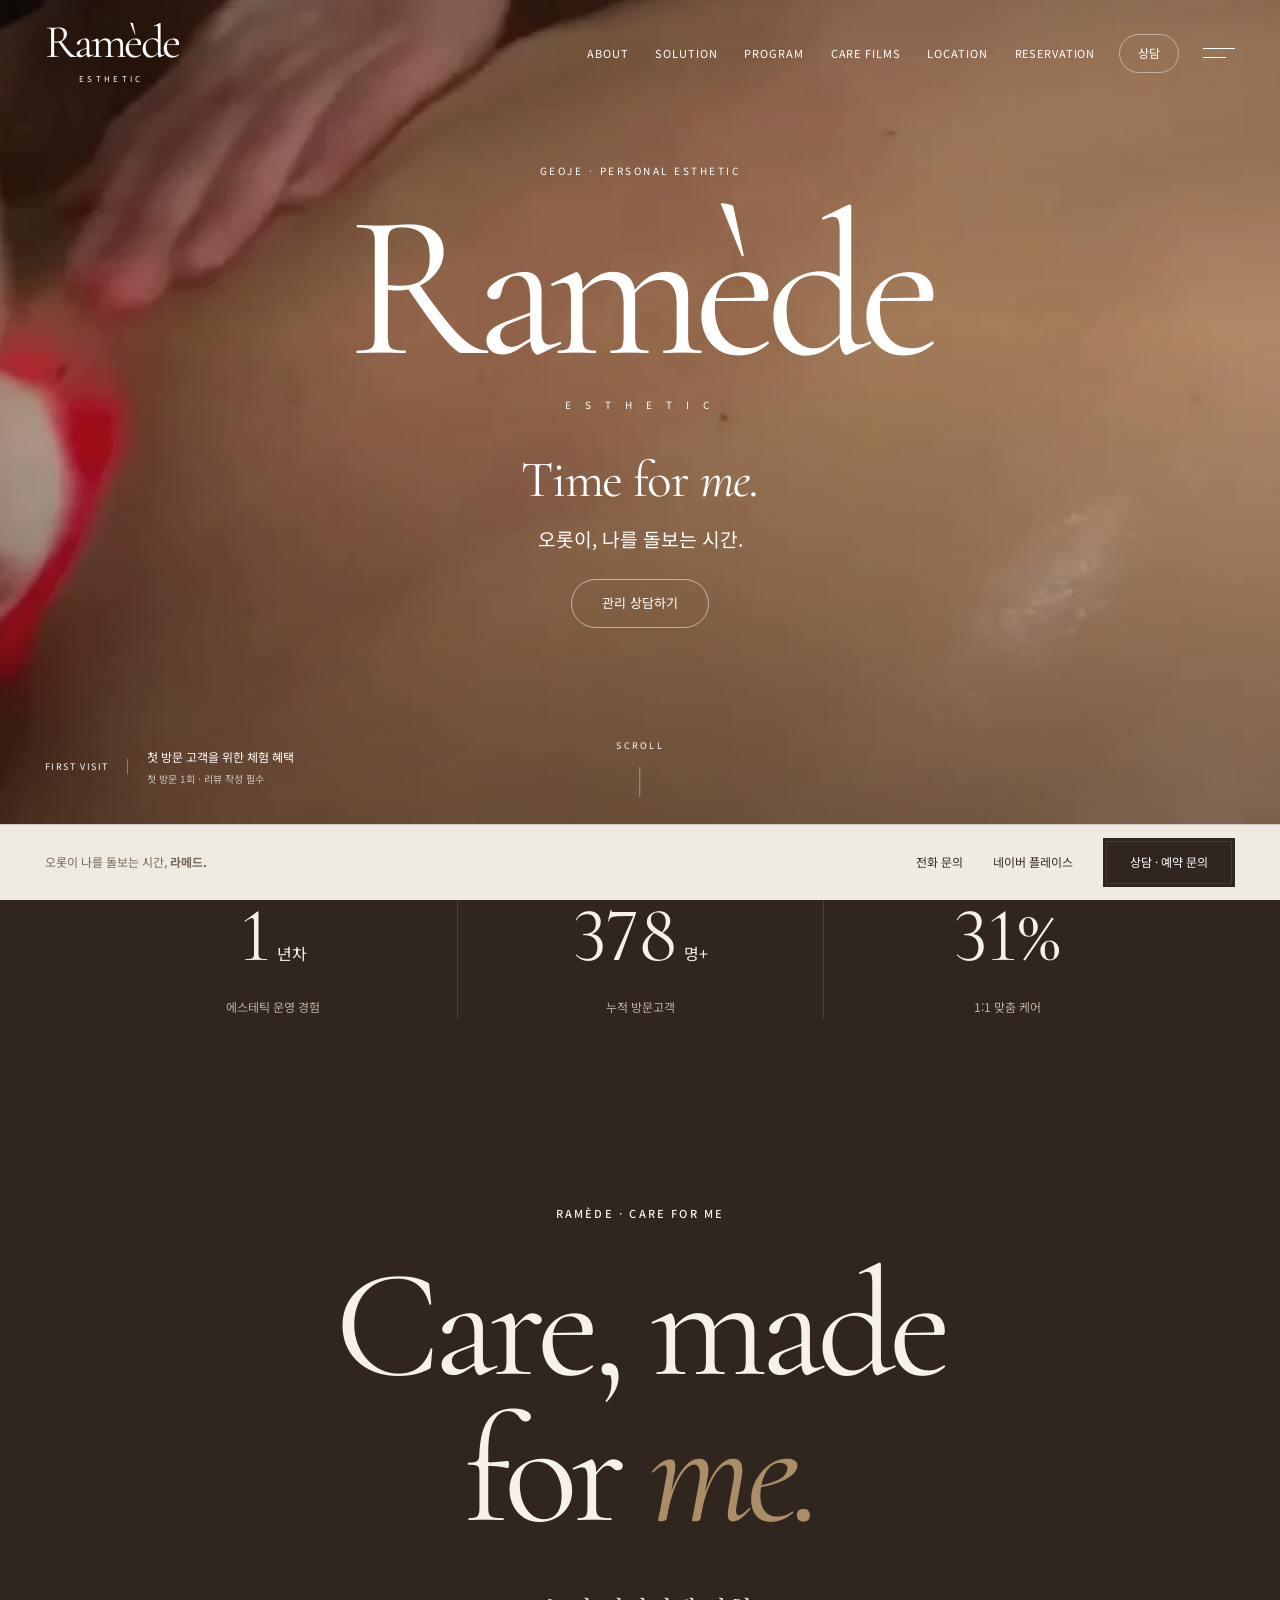
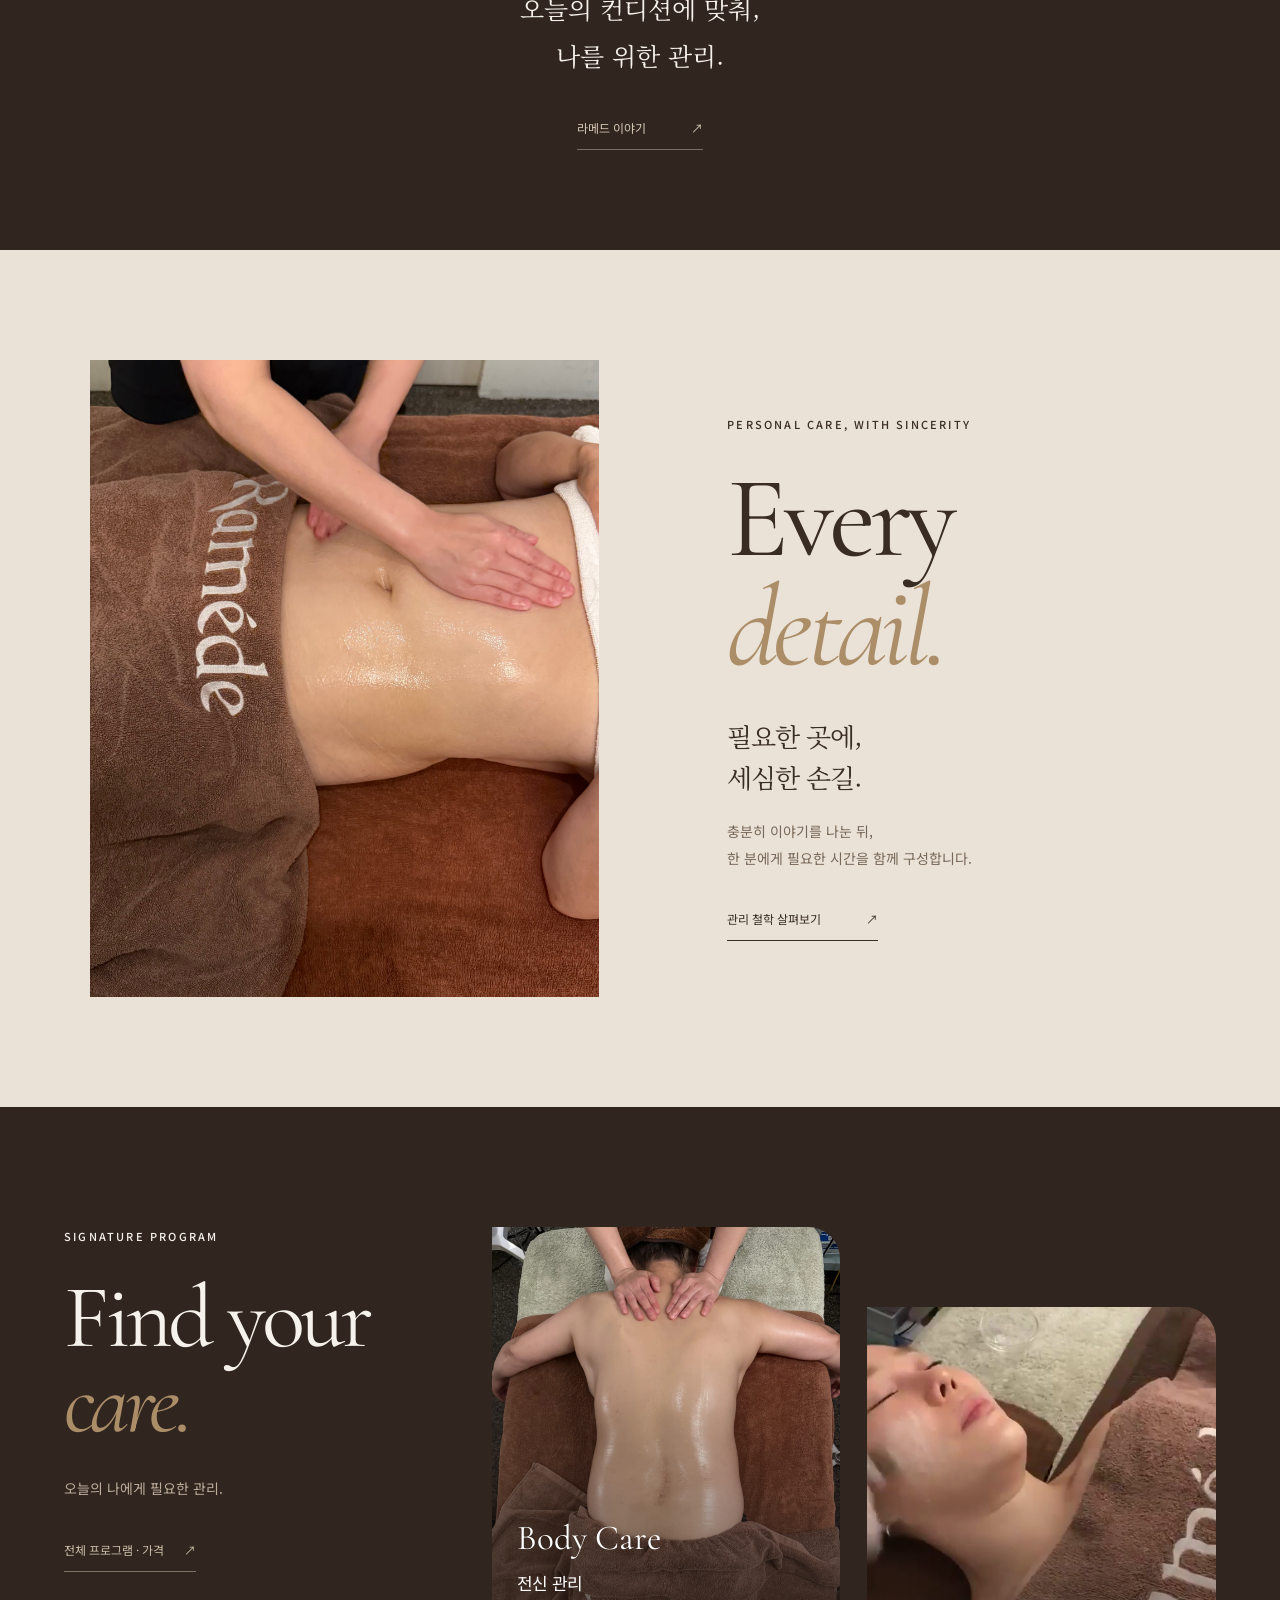
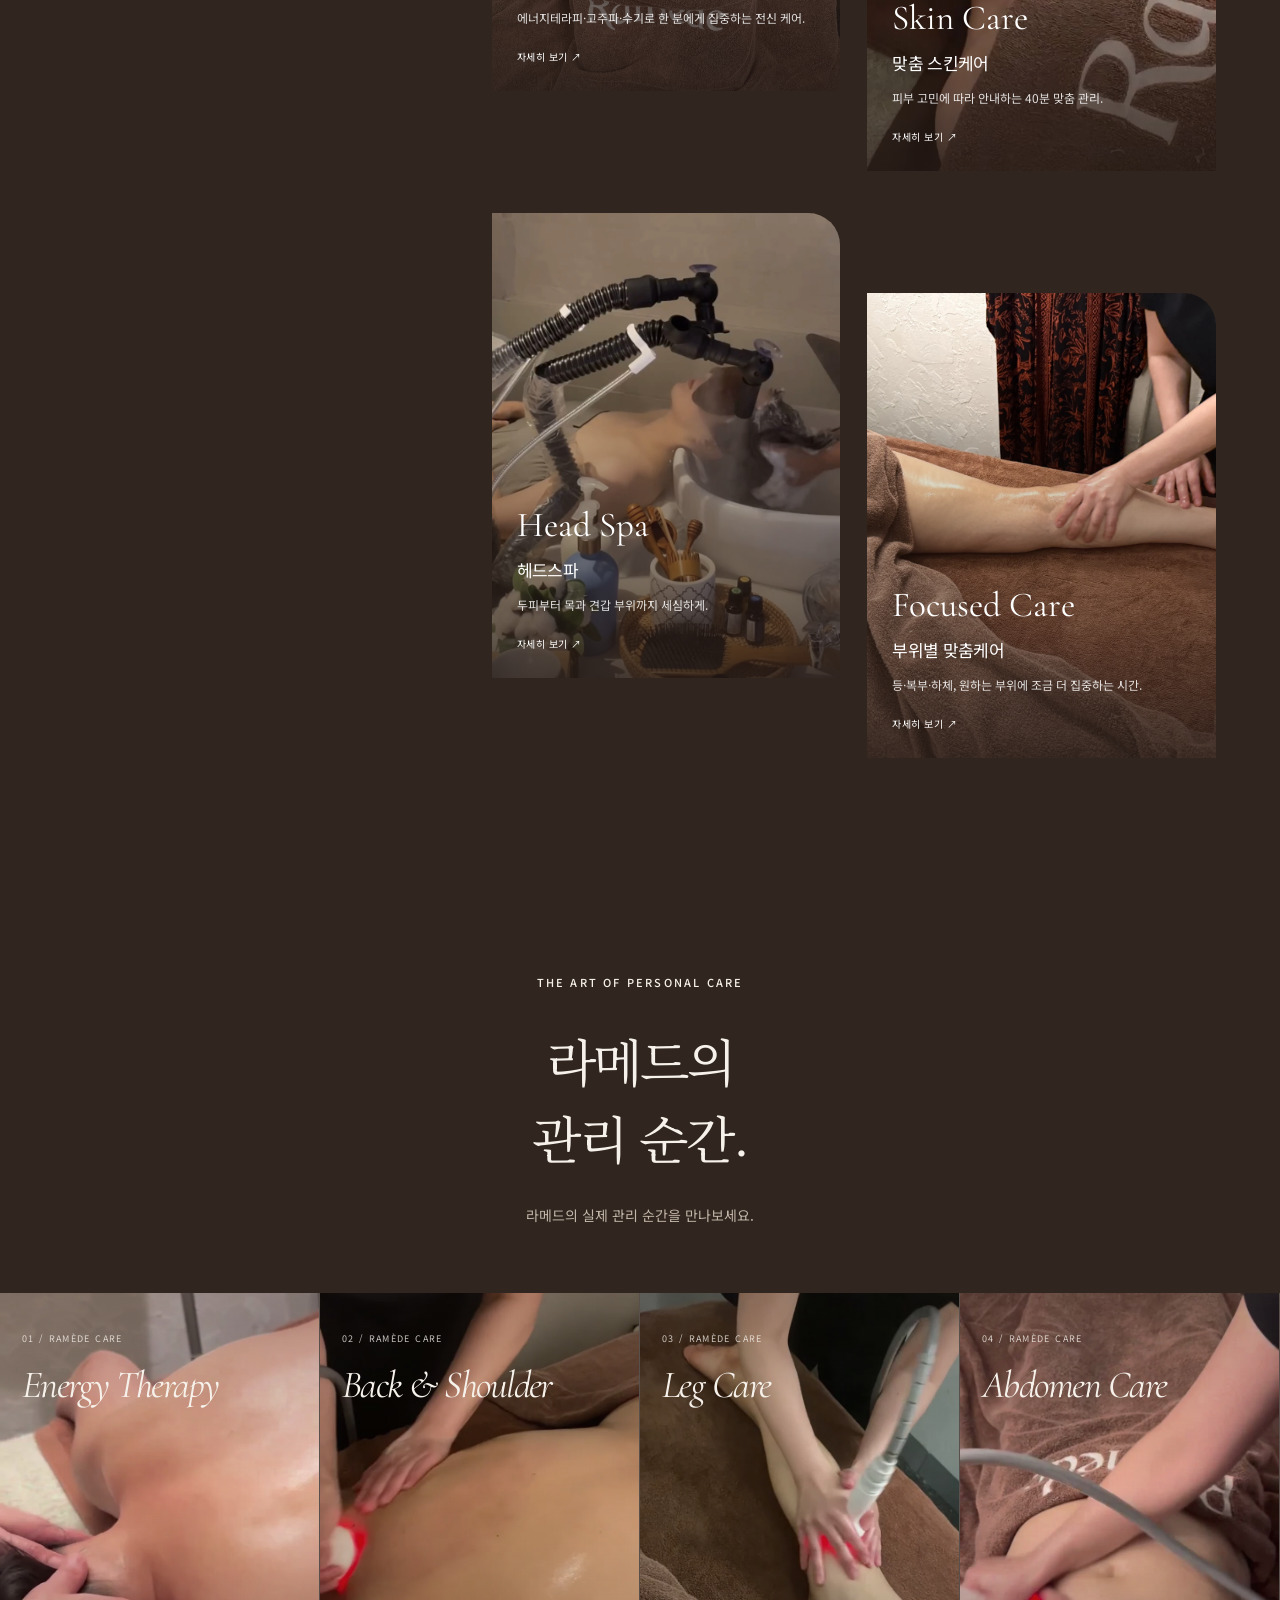
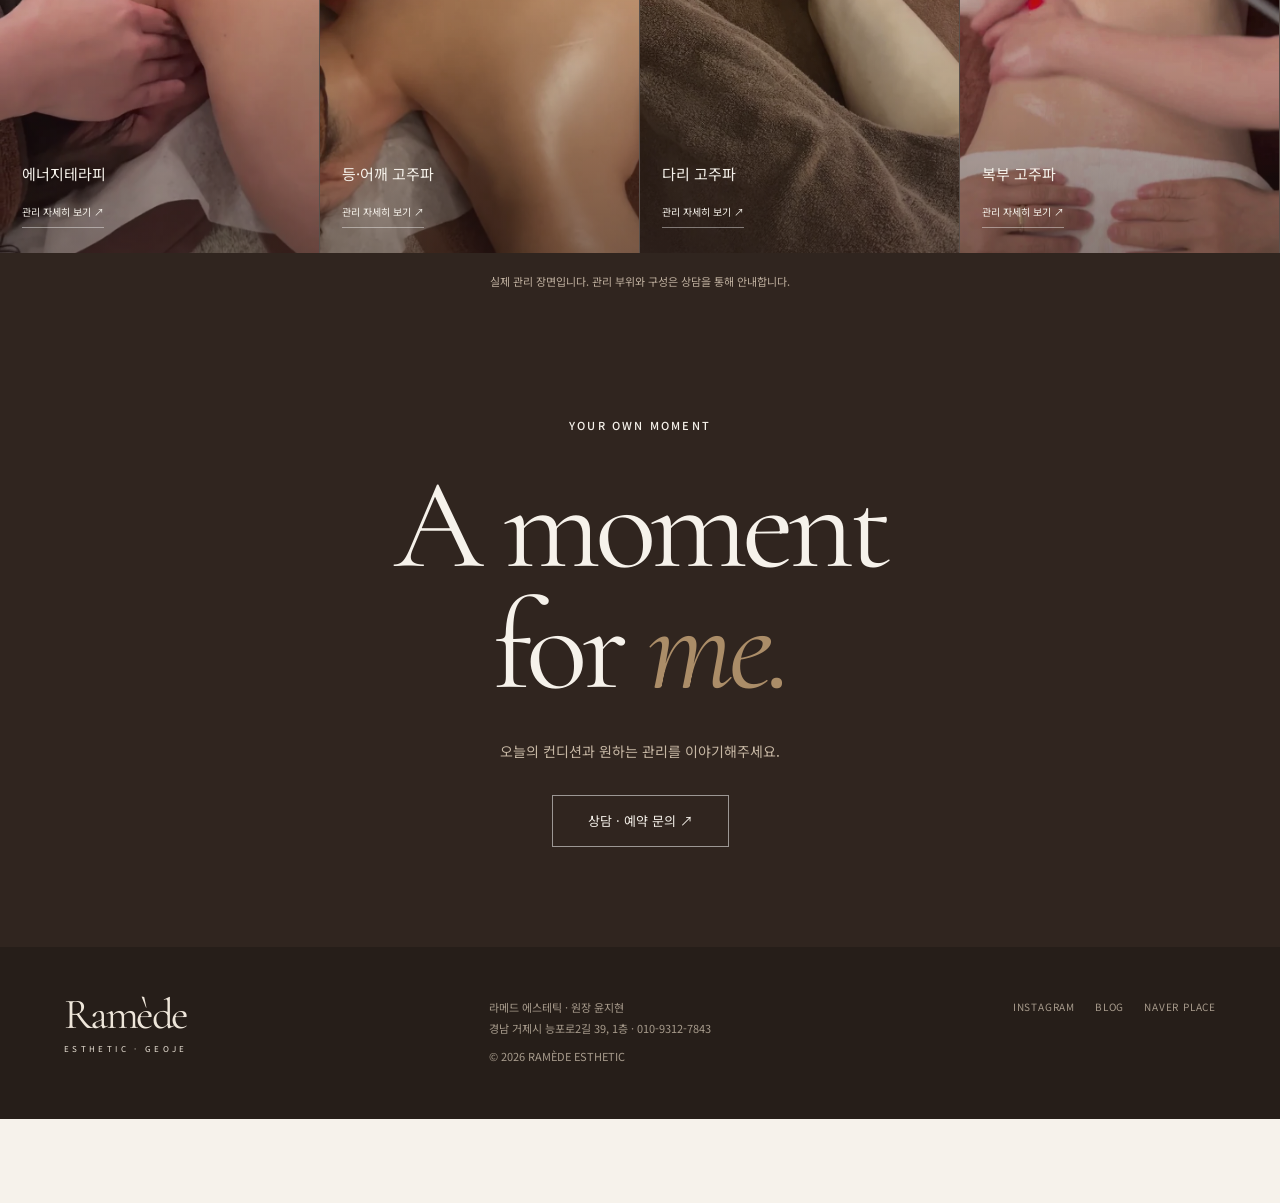
==== index.html @ 314ed276 "Refresh brand motion publication r48a" ====
<!doctype html>
<html lang="ko"><head><meta charset="utf-8"><script>/* Set the initial position before content or fragment targets are parsed. */if('scrollRestoration' in history)history.scrollRestoration='manual';if(location.hash)history.replaceState(history.state,'',location.pathname+location.search);window.scrollTo({top:0,left:0,behavior:'instant'});window.addEventListener('pageshow',function(e){if(e.persisted)window.scrollTo({top:0,left:0,behavior:'instant'});});</script><meta name="viewport" content="width=device-width,initial-scale=1"><meta name="theme-color" content="#49382c"><title>라메드 에스테틱 | 거제, 오롯이 나를 돌보는 시간</title><meta name="description" content="한 분 한 분의 컨디션을 살피는 라메드 에스테틱. 거제 능포동 에너지테라피·고주파·수기·헤드스파·맞춤 스킨케어. 상담 및 프로그램 안내."><meta property="og:title" content="라메드 에스테틱"><meta property="og:description" content="오롯이 나를 돌보는 시간, 라메드"><link rel="icon" href="favicon.svg"><link rel="preconnect" href="https://fonts.googleapis.com"><link rel="preconnect" href="https://fonts.gstatic.com" crossorigin><link href="https://fonts.googleapis.com/css2?family=Cormorant+Garamond:ital,wght@0,400;0,500;1,400&family=Noto+Sans+KR:wght@400;500;600&family=Noto+Serif+KR:wght@400;500&display=swap" rel="stylesheet"><link rel="stylesheet" href="style.css?v=20261110-r48a"><script defer src="script.js?v=20261110-r48a"></script></head><body class="home"><a class="skip" href="#main">본문 바로가기</a><header class="site-header"><a class="logo" href="index.html" aria-label="라메드 처음으로">Ramède<span>ESTHETIC</span></a><nav class="desktop-nav" aria-label="주 메뉴"><a href="about.html">ABOUT</a><a href="solution.html">SOLUTION</a><a href="program.html">PROGRAM</a><a href="care-films.html">CARE FILMS</a><a href="location.html">LOCATION</a><a href="reservation.html">RESERVATION</a></nav><a class="header-contact" href="reservation.html">상담</a><button class="menu-toggle" aria-label="전체 메뉴 열기" aria-expanded="false" aria-controls="full-menu"><span></span><span></span></button></header><main id="main"><section class="hero" aria-label="라메드 소개"><video class="hero-film" muted autoplay loop playsinline preload="auto" poster="hero-unified-desktop-r23.webp" aria-label="라메드의 실제 등 관리 영상"><source src="hero-unified-mobile-r23.mp4" media="(max-width:760px)" type="video/mp4"><source src="hero-unified-desktop-r23.mp4" type="video/mp4"></video><picture><source media="(max-width:760px)" srcset="hero-unified-mobile-r23.webp"><img class="motion-poster hero-poster" src="hero-unified-desktop-r23.webp" alt="라메드의 실제 등 관리 장면"></picture><div class="hero-shade"></div><div class="hero-center"><p class="hero-location">GEOJE · PERSONAL ESTHETIC</p><p class="hero-wordmark">Ramède</p><p class="hero-submark">E S T H E T I C</p><h1 class="hero-brand-line">Time for <em>me.</em></h1><p class="hero-brand-korean">오롯이, 나를 돌보는 시간.</p><a class="outline-link" href="https://pf.kakao.com/_sExnTn" target="_blank" rel="noopener">관리 상담하기 </a><a class="scroll-cue" href="#home-story"><span>SCROLL</span><i></i></a></div><a class="hero-event" href="program.html"><span>FIRST VISIT</span><div>첫 방문 고객을 위한 체험 혜택<small>첫 방문 1회 · 리뷰 작성 필수</small></div></a></section>
<section class="facts" id="facts" aria-label="라메드의 관리 원칙"><div class="fact-item" style="--fact-order:0"><span class="sr-only">운영 4년 차</span><span class="fact-value" aria-hidden="true"><span data-count-to="4">4</span><span class="fact-unit">년차</span></span><p>에스테틱 운영 경험</p></div><div class="fact-item" style="--fact-order:1"><span class="sr-only">누적 방문고객 1200명 이상</span><span class="fact-value" aria-hidden="true"><span data-count-to="1200" data-count-format="ko-KR">1,200</span><span class="fact-unit">명+</span></span><p>누적 방문고객</p></div><div class="fact-item" style="--fact-order:2"><span class="sr-only">100퍼센트 1대1 맞춤 케어</span><span class="fact-value" aria-hidden="true"><span data-count-to="100">100</span>%</span><p>1:1 맞춤 케어</p></div></section>
<section class="home-story" id="home-story"><p class="small-label reveal">RAMÈDE · CARE FOR ME</p><h2 class="reveal">Care, made<br>for <em>me.</em></h2><p class="reveal">오늘의 컨디션에 맞춰,<br>나를 위한 관리.</p><a class="underlined reveal" href="about.html">라메드 이야기 <span>↗</span></a></section><section class="home-editorial"><a class="editorial-image reveal" href="about.html"><img src="promise-abdomen-20261106.jpeg" alt="라메드의 실제 복부 수기 관리" loading="lazy"></a><div class="reveal"><p class="small-label">PERSONAL CARE, WITH SINCERITY</p><h2>Every<br><em>detail.</em></h2><h3>필요한 곳에,<br>세심한 손길.</h3><p>충분히 이야기를 나눈 뒤,<br>한 분에게 필요한 시간을 함께 구성합니다.</p><a class="underlined" href="about.html">관리 철학 살펴보기 <span>↗</span></a></div></section><section class="home-program section"><div class="listing-intro reveal"><p class="small-label">SIGNATURE PROGRAM</p><h2>Find your<br><em>care.</em></h2><p>오늘의 나에게 필요한 관리.</p><a class="underlined" href="program.html">전체 프로그램 · 가격 <span>↗</span></a></div><div class="category-grid"><a class="care-category reveal" href="body-care.html"><img src="balance-large.webp" alt="라메드의 실제 전신 관리 장면" loading="lazy"><div><span>Body Care</span><h3>전신 관리</h3><p>에너지테라피·고주파·수기로 한 분에게 집중하는 전신 케어.</p><b>자세히 보기 ↗</b></div></a><a class="care-category reveal" href="skin-care.html"><img src="program-skin-shoulder-r32.jpg" alt="라메드의 실제 맞춤 스킨케어 장면" loading="lazy"><div><span>Skin Care</span><h3>맞춤 스킨케어</h3><p>피부 고민에 따라 안내하는 40분 맞춤 관리.</p><b>자세히 보기 ↗</b></div></a><a class="care-category reveal" href="head-spa.html"><img src="detail-headspa-clean.webp" alt="라메드의 실제 헤드스파 장면" loading="lazy"><div><span>Head Spa</span><h3>헤드스파</h3><p>두피부터 목과 견갑 부위까지 세심하게.</p><b>자세히 보기 ↗</b></div></a><a class="care-category reveal" href="focused-care.html"><img src="balance-small.webp" alt="라메드의 실제 부위별 맞춤케어 장면" loading="lazy"><div><span>Focused Care</span><h3>부위별 맞춤케어</h3><p>등·복부·하체, 원하는 부위에 조금 더 집중하는 시간.</p><b>자세히 보기 ↗</b></div></a></div></section><section class="films" id="films"><div class="films-heading reveal"><p class="small-label">THE ART OF PERSONAL CARE</p><h2>라메드의<br>관리 순간.</h2><p>라메드의 실제 관리 순간을 만나보세요.</p></div><div class="film-grid"><article class="film-card reveal"><video muted autoplay loop playsinline preload="metadata" poster="selected-energy-20261104.webp" aria-label="라메드의 실제 에너지테라피 관리 영상"><source src="selected-energy-20261104.mp4" type="video/mp4"></video><img class="motion-poster" src="selected-energy-20261104.webp" alt="라메드의 실제 에너지테라피 관리 장면" loading="lazy"><div class="film-shade"></div><div class="film-top"><span>01 / RAMÈDE CARE</span><h3>Energy Therapy</h3></div><div class="film-bottom"><p>에너지테라피</p><a href="body-care.html" class="pill">관리 자세히 보기 ↗</a></div></article><article class="film-card reveal"><video muted autoplay loop playsinline preload="metadata" poster="selected-back-20261104.webp" aria-label="라메드의 실제 등·어깨 고주파 관리 영상"><source src="selected-back-20261104.mp4" type="video/mp4"></video><img class="motion-poster" src="selected-back-20261104.webp" alt="라메드의 실제 등·어깨 고주파 관리 장면" loading="lazy"><div class="film-shade"></div><div class="film-top"><span>02 / RAMÈDE CARE</span><h3>Back & Shoulder</h3></div><div class="film-bottom"><p>등·어깨 고주파</p><a href="body-care.html" class="pill">관리 자세히 보기 ↗</a></div></article><article class="film-card reveal"><video muted autoplay loop playsinline preload="metadata" poster="selected-leg-rf-20261104.webp" aria-label="라메드의 실제 다리 고주파 관리 영상"><source src="selected-leg-rf-20261104.mp4" type="video/mp4"></video><img class="motion-poster" src="selected-leg-rf-20261104.webp" alt="라메드의 실제 다리 고주파 관리 장면" loading="lazy"><div class="film-shade"></div><div class="film-top"><span>03 / RAMÈDE CARE</span><h3>Leg Care</h3></div><div class="film-bottom"><p>다리 고주파</p><a href="body-care.html" class="pill">관리 자세히 보기 ↗</a></div></article><article class="film-card reveal"><video muted autoplay loop playsinline preload="metadata" poster="selected-abdomen-20261104.webp" aria-label="라메드의 실제 복부 고주파 관리 영상"><source src="selected-abdomen-20261104.mp4" type="video/mp4"></video><img class="motion-poster" src="selected-abdomen-20261104.webp" alt="라메드의 실제 복부 고주파 관리 장면" loading="lazy"><div class="film-shade"></div><div class="film-top"><span>04 / RAMÈDE CARE</span><h3>Abdomen Care</h3></div><div class="film-bottom"><p>복부 고주파</p><a href="body-care.html" class="pill">관리 자세히 보기 ↗</a></div></article></div><p class="film-note">실제 관리 장면입니다. 관리 부위와 구성은 상담을 통해 안내합니다.</p></section>
<section class="page-cta reveal"><p class="small-label">YOUR OWN MOMENT</p><h2>A moment<br>for <em>me.</em></h2><p>오늘의 컨디션과 원하는 관리를 이야기해주세요.</p><a class="outline-link" href="reservation.html">상담 · 예약 문의 ↗</a></section></main><footer><a class="logo" href="index.html">Ramède<span>ESTHETIC · GEOJE</span></a><div><p>라메드 에스테틱 · 원장 윤지현</p><p>경남 거제시 능포로2길 39, 1층 · 010-9312-7843</p><small>© 2026 RAMÈDE ESTHETIC</small></div><div class="social"><a href="https://www.instagram.com/ramede_spa/" target="_blank" rel="noopener">INSTAGRAM</a><a href="https://blog.naver.com/ramede_spa" target="_blank" rel="noopener">BLOG</a><a href="https://map.naver.com/p/entry/place/1915856797?placePath=%2Fhome" target="_blank" rel="noopener">NAVER PLACE</a></div></footer>

<div class="fixed-bar" aria-label="빠른 상담"><p>오롯이 나를 돌보는 시간, <strong>라메드.</strong></p><a href="tel:01093127843">전화 문의</a><a href="https://map.naver.com/p/entry/place/1915856797?placePath=%2Fhome" target="_blank" rel="noopener">네이버 플레이스</a><a class="fixed-primary" href="reservation.html">상담 · 예약 문의</a></div>
<div class="full-menu" id="full-menu" role="dialog" aria-modal="true" aria-label="전체 메뉴" hidden><div class="menu-masthead"><a class="logo" href="index.html" aria-label="라메드 처음으로">Ramède<span>ESTHETIC</span></a><button class="menu-close" aria-label="전체 메뉴 닫기">×</button><p>오롯이, 나를 돌보는 시간.</p></div><nav aria-label="전체 메뉴 항목"><a href="about.html">ABOUT <small>라메드 소개</small></a><a href="solution.html">SOLUTION</a><a href="program.html">PROGRAM</a><a href="care-films.html">CARE FILMS <small>실제 관리 영상</small></a><a href="location.html">LOCATION <small>오시는 길</small></a><a href="reservation.html">RESERVATION <small>상담·예약 문의</small></a></nav><div class="menu-contact"><a href="tel:01093127843">010-9312-7843</a><span>GEOJE · RAMÈDE ESTHETIC</span></div></div></body></html>
---- style.css ----
@charset "UTF-8";
:root{--ink:#392c23;--muted:#776859;--paper:#f6f2eb;--cream:#eae2d6;--dark:#30251f;--accent:#ab8d68;--line:#392c2326;--serif:'Cormorant Garamond','Noto Serif KR',serif;--sans:'Noto Sans KR','Apple SD Gothic Neo',sans-serif}
*{box-sizing:border-box}html{scroll-behavior:smooth;scroll-padding-top:100px}body{margin:0;background:var(--paper);color:var(--ink);font-family:var(--sans);font-size:16px;line-height:1.9;padding-bottom:84px;-webkit-font-smoothing:antialiased}a{color:inherit;text-decoration:none}button,input,summary{font:inherit}button{cursor:pointer}img,video{display:block;width:100%}img{height:auto}figure,p,h1,h2,h3,h4{margin:0}h1,h2,h3,h4{font-weight:400}h2{font-family:var(--serif);font-size:clamp(64px,7.6vw,112px);line-height:.95;letter-spacing:-.045em}h2 em{color:var(--accent);font-weight:400}h3{font-size:25px;line-height:1.6;letter-spacing:-.04em}p{word-break:keep-all}a:focus-visible,button:focus-visible,summary:focus-visible{outline:2px solid var(--accent);outline-offset:5px}.sr-only,.skip:not(:focus){position:absolute;width:1px;height:1px;clip-path:inset(50%);overflow:hidden}.skip:focus{position:fixed;z-index:100;background:white;padding:12px}.section{padding:120px max(5vw,24px)}.small-label,.section-no{font-family:var(--sans);font-size:11px;font-weight:500;letter-spacing:.2em;line-height:1.7}.small-label{margin-bottom:30px}.subtle{color:var(--muted)}
.site-header{position:fixed;inset:0 0 auto;z-index:50;display:flex;align-items:center;gap:30px;padding:24px 3.5vw;color:#fff;transition:background .5s,padding .5s}.site-header.scrolled{background:#30251ff2;padding-block:15px}.logo{font-family:var(--serif);font-size:47px;line-height:.8;letter-spacing:-.06em;flex-shrink:0}.logo span{font-family:var(--sans);display:block;font-size:8px;letter-spacing:.42em;line-height:1;margin:13px 0 0;text-align:center}.site-header nav{display:flex;gap:27px;margin-left:auto}.site-header nav a{font-size:11px;letter-spacing:.08em;padding:8px 0;position:relative}.site-header nav a:after{content:'';position:absolute;bottom:0;left:0;width:0;height:1px;background:currentColor;transition:width .4s}.site-header nav a:hover:after{width:100%}.quick{position:relative}.quick>button{border:1px solid #ffffff70;background:transparent;color:inherit;border-radius:40px;padding:8px 18px;font-size:12px}.quick>div{position:absolute;right:0;top:calc(100% + 15px);background:var(--paper);color:var(--ink);padding:18px 22px;width:170px;box-shadow:0 8px 30px #0002}.quick>div a{display:block;font-size:14px;padding:6px 0}.menu-toggle{width:32px;min-height:40px;background:none;border:0;padding:5px 0;display:none}.menu-toggle span{display:block;height:1px;background:currentColor;margin:8px 0;color:#fff}.menu-toggle span:last-child{width:23px}
.hero{height:calc(100svh - 76px);min-height:640px;position:relative;overflow:hidden;color:#fff;background:var(--dark)}.hero-film,.hero-poster{position:absolute;inset:0;height:100%;object-fit:cover;object-position:50% 64%;filter:saturate(.8)}.motion-poster{display:none}.hero-shade{position:absolute;inset:0;background:linear-gradient(180deg,#251b1745,#30231a25 40%,#21171180)}.hero-center{position:relative;z-index:2;display:flex;flex-direction:column;align-items:center;justify-content:center;text-align:center;height:100%;padding:115px 24px 150px}.hero-location{font-size:10px;letter-spacing:.25em;margin-bottom:27px}.hero-wordmark{font-family:var(--serif);font-size:clamp(110px,16vw,218px);letter-spacing:-.055em;line-height:.8}.hero-submark{font-size:10px;letter-spacing:.55em;margin:24px 0 38px}.hero h1{font-family:'Noto Serif KR',serif;font-size:clamp(23px,2.5vw,34px);line-height:1.7;letter-spacing:-.035em}.outline-link{display:inline-flex;align-items:center;justify-content:center;min-height:48px;border:1px solid #ffffff85;border-radius:40px;padding:11px 30px;font-size:13px;transition:background .4s}.outline-link:hover{background:#fff2}.hero .outline-link{margin-top:30px}.scroll-cue{position:absolute;bottom:27px;left:50%;transform:translateX(-50%);font-size:9px;letter-spacing:.25em;display:flex;flex-direction:column;align-items:center;gap:13px}.scroll-cue i{height:30px;width:1px;background:#ffffff65}.hero-event{position:absolute;bottom:37px;left:3.5vw;z-index:3;display:flex;gap:19px;align-items:center;font-size:12px;line-height:1.7;max-width:40%}.hero-event>span{font-size:9px;letter-spacing:.16em;border-right:1px solid #fff5;padding-right:18px}.hero-event small{display:block;font-size:10px;opacity:.7;margin-top:3px}
.facts{display:grid;grid-template-columns:repeat(3,1fr);padding:70px 7vw;background:var(--dark);color:var(--paper);text-align:center}.fact-item+div{border-left:1px solid #ffffff20}.fact-value{display:block;font-family:var(--serif);font-size:clamp(45px,6vw,80px);line-height:1.1;font-variant-numeric:lining-nums}.fact-unit{font-family:var(--sans);font-size:16px;margin-left:7px}.fact-item p{color:#c0b3a4;font-size:12px;margin-top:18px}.brand-story{display:grid;grid-template-columns:1fr .8fr;gap:12vw;align-items:center;padding:130px 9vw;background:var(--paper)}.story-line h2{font-size:clamp(75px,8.5vw,125px)}.story-line h3{font-family:'Noto Serif KR',serif;font-size:28px;margin-top:35px}.story-line>p:not(.small-label){color:var(--muted);font-size:15px;margin-top:25px;line-height:2}.underlined{display:inline-flex;gap:45px;border-bottom:1px solid var(--ink);font-size:12px;padding:9px 0;margin-top:28px}.about-photo{align-self:stretch;display:flex;flex-direction:column;justify-content:center}.about-photo img{aspect-ratio:3/4;object-fit:cover;object-position:65% 50%}.about-photo figcaption{font-size:9px;letter-spacing:.15em;margin-top:14px;color:var(--muted)}
.philosophy{background:#eae3d8}.feature{display:grid;grid-template-columns:1.15fr .85fr;gap:8vw;align-items:center;padding:110px 6vw}.feature-copy h2{font-size:clamp(60px,7vw,100px);margin:26px 0}.feature-copy h3{font-family:'Noto Serif KR',serif;font-size:25px;margin-bottom:25px}.feature-copy>p:not(.section-no){font-size:14px;line-height:2}.feature-copy .subtle{margin-top:20px;font-size:13px}.balance-photos{display:grid;grid-template-columns:1.1fr .85fr;gap:18px;align-items:center}.balance-photos figure{margin:0;overflow:hidden}.balance-photos figure:first-child{margin-top:80px}.balance-photos figure:first-child img{aspect-ratio:4/3;object-fit:cover}.balance-photos figure:last-child img{aspect-ratio:3/4;object-fit:cover}.detail{grid-template-columns:.75fr 1.25fr;border-top:1px solid var(--line)}.detail-photo{display:grid;grid-template-columns:1fr 1fr;gap:18px;align-items:start}.detail-photo img{aspect-ratio:3/4;object-fit:cover}.detail-photo img:last-child{margin-top:70px}
.films{background:var(--dark);color:var(--paper);padding-top:95px}.films-heading{display:flex;flex-direction:column;align-items:center;text-align:center;padding:0 24px 65px}.films-heading h2{font-size:clamp(70px,8vw,115px)}.films-heading>p:last-child{font-size:14px;margin-top:26px;color:#c3b7a9}.film-grid{display:grid;grid-template-columns:repeat(4,1fr)}.film-card{height:560px;position:relative;overflow:hidden;border-right:1px solid #fff3}.film-card video,.film-card>.motion-poster{position:absolute;inset:0;width:100%;height:100%;object-fit:cover;filter:saturate(.85);transition:transform 1.5s}.film-card:hover video{transform:scale(1.035)}.film-shade{position:absolute;inset:0;background:linear-gradient(#241a1640,transparent 35%,#241a1680)}.film-top{position:absolute;inset:27px 22px auto}.film-top>span{font-size:9px;letter-spacing:.15em;opacity:.8}.film-top h3{font-family:var(--serif);font-size:clamp(28px,3vw,42px);line-height:1.1;font-style:italic;margin-top:13px}.film-bottom{position:absolute;inset:auto 22px 25px}.film-bottom p{font-size:15px}.pill{display:inline-block;font-size:10px;border-bottom:1px solid #fff6;padding:6px 0;margin-top:8px}.film-note{font-size:11px;text-align:center;padding:18px 20px 24px;color:#bfb09f}
.program{background:var(--paper)}.program-heading{display:flex;justify-content:space-between;gap:40px;align-items:end;margin-bottom:65px}.program-heading h2{font-size:clamp(75px,9vw,120px)}.program-intro{padding-bottom:8px}.program-intro p{font-family:'Noto Serif KR',serif;font-size:23px}.program-intro span{display:block;font-size:12px;color:var(--muted);margin-top:20px}.program-grid{display:grid;grid-template-columns:1fr 1fr;border-top:1px solid var(--ink)}.program-item{padding:35px 35px 35px 0;border-bottom:1px solid var(--line);position:relative}.program-item:nth-child(even){padding-left:35px;padding-right:0;border-left:1px solid var(--line)}.program-top{display:flex;justify-content:space-between;gap:15px;font-size:10px;letter-spacing:.1em;color:var(--muted)}.program-top b{font-weight:500}.program-item h3{font-size:23px;margin:28px 0 16px}.program-item>p{font-size:14px;color:var(--muted);min-height:85px;max-width:480px}.price{display:flex;align-items:end;justify-content:space-between;gap:15px;margin-top:28px}.price>span{font-size:12px;color:var(--muted)}.price s{display:block}.price strong{font-family:var(--serif);font-size:37px;font-weight:400;white-space:nowrap;line-height:1.3}.price small{font-family:var(--sans);font-size:12px;margin:0 6px}.recommend{position:absolute;right:0;top:76px;color:var(--muted);font-size:10px}.selected-care-photos.program-care-film{margin-top:70px;position:relative;aspect-ratio:16/9;overflow:hidden;background:var(--cream)}.program-care-film>.program-film-fallback,.program-care-film>video{position:absolute;inset:0;height:100%;width:100%;object-fit:contain}.program-care-film>video{opacity:0;transition:opacity .6s}.program-care-film>video.is-playing{opacity:1}.focused{display:grid;grid-template-columns:1fr 1fr;gap:8vw;padding-top:65px;margin-top:65px;border-top:1px solid var(--line)}.focused h3{font-family:'Noto Serif KR',serif;font-size:27px}.focused-price{font-size:14px;margin-top:25px}.focused-price span{display:block;font-size:14px}.focused-price strong{font-family:var(--serif);display:block;font-size:38px;font-weight:400;margin-top:15px}.focused h4{font-size:17px;font-weight:500;margin-bottom:15px}.focused>div>p:not(.small-label){font-size:14px;color:var(--muted);line-height:2.1}.focused>div>p+h4{margin-top:30px}.focused small{font-size:11px;color:var(--muted);display:block;margin-top:25px}
.director{display:grid;grid-template-columns:.8fr 1fr;gap:10vw;align-items:center;background:#e7dfd2}.director-photo img{aspect-ratio:4/5;object-fit:cover;object-position:center 28%}.director-photo>span{font-size:10px;letter-spacing:.1em;display:block;margin-top:14px}.director-copy h2{font-size:clamp(70px,8vw,110px)}.director-copy h3{font-family:'Noto Serif KR',serif;font-size:25px;margin:30px 0 22px}.director-copy>p:not(.small-label){font-size:14px;color:var(--muted);margin-top:15px;max-width:530px}.director-copy .signature{margin-top:25px!important}.credentials{margin-top:28px;font-size:13px;border-top:1px solid var(--line);padding-top:15px}.credentials summary{display:flex;justify-content:space-between;cursor:pointer}.credentials ul{padding-left:18px;color:var(--muted);font-size:12px}.hygiene{display:grid;grid-template-columns:1fr 1fr;gap:9vw;padding-block:85px}.hygiene h2{font-family:'Noto Serif KR',serif;font-size:32px;line-height:1.6}.hygiene-items>div{display:grid;grid-template-columns:30px 1fr;column-gap:15px;padding:20px 0;border-bottom:1px solid var(--line)}.hygiene-items span{grid-row:span 2;font-family:var(--serif);font-size:23px;color:var(--accent)}.hygiene-items h3{font-size:16px}.hygiene-items p{font-size:13px;color:var(--muted)}.faq{display:grid;grid-template-columns:.85fr 1.15fr;gap:8vw;padding-top:70px;background:#eee8df}.faq h2{font-size:68px}.faq>div>p:last-child{font-size:15px;margin-top:25px}.faq-list details{border-bottom:1px solid var(--line);padding:22px 0}.faq-list summary{font-size:15px;cursor:pointer;list-style:none;display:flex;justify-content:space-between;gap:15px}.faq-list summary:after{content:'+';color:var(--accent)}.faq-list details[open] summary:after{content:'−'}.faq-list details p{font-size:13px;color:var(--muted);padding-top:15px}
.visit{position:relative;color:var(--paper);background:var(--dark);padding:110px 5vw;text-align:center;overflow:hidden}.visit>img{position:absolute;inset:0;height:100%;object-fit:cover;opacity:.18}.visit-shade{position:absolute;inset:0;background:#30251f66}.visit-content{position:relative}.visit h2{font-size:clamp(85px,10vw,140px)}.visit-content>p:not(.small-label){font-family:'Noto Serif KR',serif;font-size:22px;margin:30px 0}.visit .outline-link{min-width:210px}.visit-info{margin-top:40px;font-size:12px;color:#d0c5b6}.visit-info>a{display:inline-flex;border:1px solid #fff5;border-radius:40px;padding:10px 35px;margin-top:25px;color:white;font-size:13px}footer{background:#261e19;color:#a79b8c;padding:50px 5vw;display:flex;justify-content:space-between;align-items:start;gap:35px}footer .logo{font-size:43px;color:#eee6da}footer p,footer small{font-size:11px;line-height:1.9}.social{display:flex;gap:20px;font-size:10px;letter-spacing:.08em}.fixed-bar{position:fixed;bottom:0;left:0;right:0;z-index:45;background:#f7f3ebf5;border-top:1px solid var(--line);display:flex;align-items:center;gap:30px;padding:13px 3.5vw;min-height:76px;backdrop-filter:blur(12px)}.fixed-bar>p{font-size:12px;margin-right:auto;color:var(--muted)}.fixed-bar>a{font-size:12px;white-space:nowrap}.fixed-primary{padding:13px 27px;background:var(--dark);color:#fff;position:relative;animation:booking-breathe 6s ease-in-out infinite}.fixed-primary:after{content:'';position:absolute;inset:3px;border:1px solid #b69a7330;pointer-events:none}@keyframes booking-breathe{0%,100%{background:#30251f}50%{background:#594331}}
.js-motion .reveal{opacity:0;transition:opacity .85s ease,transform 1s cubic-bezier(.2,.65,.3,1)}.js-motion .reveal[data-motion=left]{transform:translateX(-16px)}.js-motion .reveal[data-motion=right]{transform:translateX(16px)}.js-motion .reveal[data-motion=zoom]{transform:scale(.985)}.js-motion .reveal[data-motion=story],.js-motion .reveal[data-motion=unveil]{transform:none}.js-motion .reveal.visible{opacity:1;transform:none}.facts.fact-motion .fact-item{opacity:0;transition:opacity .8s ease;transition-delay:calc(var(--fact-order)*.1s)}.facts.fact-motion.facts-visible .fact-item{opacity:1}.text-motion{transition:opacity .85s ease var(--text-delay)}
@media(min-width:1500px){.section,.feature,.brand-story{padding-inline:max(7vw,calc((100vw - 1440px)/2))}.film-card{height:680px}}
@media(max-width:1100px){.site-header nav{display:none}.site-header .quick{margin-left:auto}.menu-toggle{display:block}.site-header nav.open{display:flex;position:absolute;top:100%;left:0;right:0;background:var(--dark);padding:25px 6vw;flex-direction:column;gap:12px}.site-header nav.open a{font-size:15px}.film-card{height:470px}.brand-story{gap:7vw}.feature{gap:5vw}.feature-copy h2{font-size:65px}.recommend{position:static;margin-top:10px}.program-item.featured h3{margin-top:10px}}
@media(max-width:760px){html{scroll-padding-top:80px}body{padding-bottom:84px}.site-header{padding:21px 22px;gap:18px}.site-header.scrolled{padding-block:15px}.logo{font-size:38px}.logo span{font-size:6px;margin-top:10px}.quick>button{font-size:12px;padding:7px 16px}.hero{min-height:650px;height:calc(100svh - 74px);max-height:1000px}.hero-center{padding:100px 20px 170px}.hero-location{font-size:8px;margin-bottom:28px}.hero-wordmark{font-size:clamp(96px,27vw,150px)}.hero-submark{font-size:8px;margin:22px 0 32px}.hero h1{font-size:22px}.hero .outline-link{margin-top:28px;font-size:12px}.hero-film,.hero-poster{object-position:50% 65%}.hero-event{bottom:73px;left:22px;right:22px;max-width:100%;justify-content:center;font-size:10px;gap:12px}.hero-event>span{font-size:8px;padding-right:12px}.hero-event small{font-size:9px}.scroll-cue{bottom:16px;font-size:7px;gap:7px}.scroll-cue i{height:20px}.facts{padding:48px 15px}.fact-value{font-size:42px}.fact-unit{font-size:11px;margin-left:3px}.fact-item p{font-size:10px;margin-top:14px}.brand-story{display:block;padding:75px 25px}.story-line h2{font-size:84px}.story-line h3{font-size:24px;margin-top:25px}.story-line>p:not(.small-label){font-size:14px;line-height:2;margin-top:22px}.small-label,.section-no{font-size:10px;margin-bottom:22px}.about-photo{margin:45px 0 0 18%;width:82%}.about-photo img{aspect-ratio:4/5}.about-photo figcaption{font-size:8px}.feature{display:flex;flex-direction:column;gap:38px;padding:65px 22px;align-items:stretch}.feature-copy h2{font-size:67px;margin:22px 0}.feature-copy h3{font-size:23px;margin-bottom:20px}.feature-copy>p:not(.section-no){font-size:14px}.feature-copy .subtle{font-size:13px}.balance-photos{gap:12px;grid-template-columns:1.1fr .9fr}.balance-photos figure:first-child{margin-top:45px}.balance .feature-copy{padding-left:12px}.detail{flex-direction:column-reverse}.detail-photo{gap:12px}.detail-photo img:last-child{margin-top:38px}.detail .feature-copy{padding-left:12px}.films{padding-top:65px}.films-heading{padding-bottom:40px}.films-heading h2{font-size:65px}.films-heading>p:last-child{font-size:13px;margin-top:20px}.film-grid{grid-template-columns:1fr 1fr}.film-card{height:auto;aspect-ratio:3/4;border-bottom:1px solid #fff3}.film-top{inset:18px 14px auto}.film-top>span{font-size:7px;letter-spacing:.08em}.film-top h3{font-size:28px;margin-top:10px}.film-bottom{inset:auto 14px 17px}.film-bottom p{font-size:12px}.pill{font-size:9px;margin-top:3px}.film-note{font-size:10px;padding-inline:22px}.section{padding:70px 22px}.program-heading{display:block;margin-bottom:35px}.program-heading h2{font-size:85px}.program-intro{margin-top:30px}.program-intro p{font-size:20px}.program-intro span{font-size:11px;margin-top:12px}.program-grid{grid-template-columns:1fr}.program-item,.program-item:nth-child(even){padding:26px 0;border-left:0}.program-item h3{font-size:21px;margin-top:20px}.program-item>p{min-height:0;font-size:14px}.program-top{font-size:9px}.price{margin-top:23px}.price strong{font-size:34px}.price small,.price>span{font-size:11px}.recommend{position:absolute;right:0;top:55px;font-size:9px;margin:0}.program-item.featured h3{margin-top:20px}.selected-care-photos.program-care-film{margin-top:40px}.focused{grid-template-columns:minmax(0,.9fr) minmax(0,1.1fr);gap:18px;padding-top:35px;margin-top:40px}.focused>div{min-width:0}.focused h3{font-size:19px;line-height:1.7}.focused .small-label{font-size:8px}.focused>div>p:not(.small-label){font-size:12px}.focused-price span{font-size:11px}.focused-price strong{font-size:23px;line-height:1.5}.focused h4{font-size:14px;margin-bottom:12px}.focused small{font-size:10px}.director{display:block}.director-photo{width:80%;margin-bottom:45px}.director-copy h2{font-size:85px}.director-copy h3{font-size:23px}.director-copy>p:not(.small-label){font-size:14px}.hygiene{display:block}.hygiene h2{font-size:28px}.hygiene-items{margin-top:25px}.hygiene-items p{font-size:12px}.faq{display:block}.faq h2{font-size:62px}.faq-list{margin-top:30px}.faq-list summary{font-size:14px}.faq-list details p{font-size:13px}.visit{padding:80px 22px}.visit h2{font-size:87px}.visit-content>p:not(.small-label){font-size:20px}.visit-info{font-size:12px}.visit-info p:nth-child(2){max-width:280px;margin:10px auto 0}.visit .outline-link{font-size:12px}.visit-info>a{font-size:12px}footer{flex-wrap:wrap;padding:40px 22px;gap:25px}footer .logo{font-size:40px}.social{width:100%;font-size:9px}.fixed-bar{padding:10px 10px calc(10px + env(safe-area-inset-bottom));gap:7px;min-height:74px;display:grid;grid-template-columns:.8fr 1.1fr 1.3fr}.fixed-bar>p{display:none}.fixed-bar>a{font-size:11px;text-align:center;white-space:normal;line-height:1.6;padding:13px 4px}.fixed-primary{min-height:46px;display:flex;align-items:center;justify-content:center}}
@media(prefers-reduced-motion:reduce){html{scroll-behavior:auto}.js-motion .reveal,.js-motion .reveal[data-motion]{opacity:1;transform:none;transition:none}.facts.fact-motion .fact-item{opacity:1;transition:none}.fixed-primary{animation:none}.film-card:hover video{transform:none}.text-motion{transition:none}}

/* Visible original image while mobile autoplay is unavailable. */
.hero-poster{display:block;z-index:0}.hero-film{z-index:1;opacity:0;transition:opacity .6s}.hero-film.is-playing{opacity:1}.hero-shade{z-index:2}.hero-center{z-index:3}
@media(max-width:760px){.fixed-bar>a{font-size:12px}.hero-event{font-size:11px}.hero-event small{font-size:10px}.film-top>span{font-size:8px}.pill{font-size:10px}.film-bottom p{font-size:13px}}

/* Explicit image heights override intrinsic HTML dimensions on mobile Safari. */
.balance-photos figure img{height:auto;max-width:100%;object-fit:contain;object-position:center}.balance-photos figure:first-child img,.balance-photos figure:last-child img{aspect-ratio:auto;height:auto}
@media(max-width:760px){.balance-photos{grid-template-columns:1fr 1fr;align-items:center}.balance-photos figure:first-child{margin-top:0}.balance-photos figure{min-width:0}.balance-photos figure img{height:auto;aspect-ratio:auto;object-fit:contain}}
/* r44: a complete page hierarchy and immersive menu, in Ramede's palette. */
[hidden]{display:none!important}.menu-toggle{display:block;color:inherit}.header-contact{border:1px solid #ffffff70;border-radius:40px;padding:7px 18px;font-size:12px;white-space:nowrap}.site-header .desktop-nav{margin-left:auto}.site-header .desktop-nav a[aria-current=page]{border-bottom:1px solid #fff7}.site-header{gap:24px}.subpage .site-header{background:var(--dark)}.menu-open{overflow:hidden}.full-menu{position:fixed;inset:0;z-index:100;background:linear-gradient(110deg,#eee5d9,#faf8f3 52%,#fff);color:var(--ink);overflow:auto;overscroll-behavior:contain;padding:0 6vw 40px}.menu-masthead{position:relative;min-height:230px;border-bottom:1px solid var(--line);display:flex;align-items:center;justify-content:space-between;padding:50px 0}.menu-masthead .logo{font-size:100px}.menu-masthead .logo span{font-size:12px;margin-top:23px}.menu-masthead p{font-size:12px;color:var(--muted);margin-right:9vw}.menu-close{position:absolute;right:0;top:28px;width:45px;height:45px;display:flex;align-items:center;justify-content:center;border:0;background:none;font-size:43px;line-height:1;font-family:Arial,sans-serif;color:var(--ink);font-weight:200}.full-menu>nav{padding:40px 0;max-width:850px}.full-menu>nav>a,.menu-row>a{display:flex;align-items:center;gap:35px;font-size:clamp(22px,3.1vw,40px);letter-spacing:.04em;line-height:1.7;padding:8px 0}.full-menu>nav>a small{font-size:12px;color:var(--muted);letter-spacing:0}.menu-row{display:flex;align-items:center;gap:25px}.menu-row>button{border:0;background:none;padding:10px 15px;color:var(--ink);font-size:25px}.menu-row>button[aria-expanded=true]{rotate:180deg}.menu-sublinks{padding:10px 0 20px 30px;border-left:1px solid var(--line);margin:10px 0 15px}.menu-sublinks a{display:block;font-size:15px;color:var(--muted);padding:8px 0}.menu-contact{display:flex;justify-content:space-between;gap:20px;font-size:12px;color:var(--muted);border-top:1px solid var(--line);padding-top:25px}.menu-contact span{font-size:10px;letter-spacing:.15em}.full-menu a:hover{color:#a48765}
.home-story{padding:115px 24px 100px;text-align:center;background:var(--dark);color:var(--paper)}.home-story h2{font-size:clamp(90px,12vw,170px)}.home-story>p:not(.small-label){font-family:'Noto Serif KR',serif;font-size:25px;margin-top:40px}.home-story .underlined{color:#d8cab8;border-color:#d8cab870}.home-editorial{display:grid;grid-template-columns:1.1fr 1fr;gap:10vw;align-items:center;padding:110px 7vw;background:var(--cream)}.home-editorial .editorial-image img{height:auto;aspect-ratio:4/5;object-fit:cover;object-position:70% 50%}.home-editorial h2{font-size:clamp(75px,9vw,125px)}.home-editorial h3{font-family:'Noto Serif KR',serif;font-size:26px;margin:32px 0 20px}.home-editorial p:not(.small-label){font-size:14px;color:var(--muted)}.home-program,.category-list{display:grid;grid-template-columns:.7fr 1.5fr;gap:7vw;background:var(--dark);color:var(--paper)}.listing-intro{align-self:start;position:sticky;top:150px}.listing-intro h2{font-size:clamp(60px,7vw,95px)}.listing-intro>p:not(.small-label){font-size:14px;color:#bcad9c;margin-top:30px}.listing-intro .underlined{color:#cbbda9;border-color:#cbbda980;font-size:12px;gap:20px}.category-grid{display:grid;grid-template-columns:1fr 1fr;gap:42px 27px;align-items:start}.care-category{position:relative;display:block;overflow:hidden;border-radius:0 32px 0 0;background:#49382c;isolation:isolate;aspect-ratio:3/4}.care-category:nth-child(even){margin-top:80px}.care-category>img{position:absolute;inset:0;width:100%;height:100%;object-fit:cover;object-position:50% 43%;transition:transform 1.3s,filter 1.3s;z-index:-2}.care-category:after{content:'';position:absolute;inset:0;background:linear-gradient(transparent 25%,#241a17c4);z-index:-1}.care-category>div{position:absolute;inset:auto 25px 25px;color:#fff}.care-category span{font-family:var(--serif);font-size:35px;line-height:1.1;display:block;margin-bottom:12px}.care-category h3{font-size:17px;margin-bottom:10px}.care-category p{font-size:12px;line-height:1.9;opacity:.85}.care-category b{display:block;font-size:10px;letter-spacing:.05em;font-weight:400;margin-top:18px}.care-category:hover img{transform:scale(1.035);filter:saturate(.9)}
.page-heading{padding:180px 6vw 95px;text-align:center;background:var(--dark);color:var(--paper)}.page-heading h1{font-family:var(--serif);font-size:clamp(75px,9vw,130px);line-height:1.1;letter-spacing:-.04em}.page-heading h2{font-family:var(--sans);font-size:29px;line-height:1.7;letter-spacing:-.04em;margin-top:25px}.page-heading>p:last-child{font-size:14px;line-height:2;color:#c8bba9;max-width:700px;margin:24px auto 0}.page-heading .small-label{font-size:10px;color:#bda68a}.about-page .page-heading{min-height:70svh;display:flex;flex-direction:column;align-items:center;justify-content:center}.page-cta{padding:100px 24px;text-align:center;background:var(--dark);color:var(--paper)}.page-cta h2{font-size:clamp(90px,10vw,140px)}.page-cta>p:not(.small-label){font-size:14px;color:#c7b8a5;margin:30px 0}.page-cta .outline-link{border-radius:0;padding:13px 35px}.catalog-page{background:var(--dark)}.catalog-page .category-list{padding-top:35px}.price-directory{background:var(--paper)}.price-directory h2,.section-korean{font-family:'Noto Serif KR',serif;font-size:34px;line-height:1.7;letter-spacing:-.035em}.price-directory>p:not(.small-label){font-size:14px;color:var(--muted);margin:20px 0 35px}.price-links{max-width:900px}.price-links>a{display:flex;justify-content:space-between;gap:20px;padding:22px 0;border-bottom:1px solid var(--line);font-size:15px}.price-links b{font-weight:400;white-space:nowrap}.treatment-cover{background:var(--cream);padding:0 6vw 55px;display:flex;justify-content:center}.treatment-cover img{width:100%;max-width:1100px;height:620px;object-fit:contain;background:var(--cream)}.leg-cover img{max-width:1100px;height:auto}.headspa-cover img{max-height:650px}.treatment-intro{text-align:center}.treatment-intro h2{font-family:'Noto Serif KR',serif;font-size:35px;line-height:1.7;letter-spacing:-.045em}.treatment-intro>p:last-child{font-size:15px;color:var(--muted);margin-top:30px}.single-program{grid-template-columns:1fr;max-width:800px;margin:auto}.single-program .program-item{padding-right:0}.skin-programs{background:var(--paper)}.skin-options{display:grid;grid-template-columns:repeat(3,1fr);gap:35px;margin-top:50px}.skin-options article{border-top:1px solid var(--line);padding-top:22px}.skin-options span{font-family:var(--serif);color:var(--accent);font-size:32px}.skin-options h3{font-size:21px;margin:15px 0}.skin-options p{font-size:14px;color:var(--muted)}.focused-cost{margin-top:55px;border-top:1px solid var(--line);padding-top:30px}.focused-cost strong{font-family:var(--serif);font-size:42px;font-weight:400}.focused-cost p{font-size:14px;color:var(--muted);margin:10px 0}.treatment-page>.selected-care-photos,.treatment-page main>.selected-care-photos,.film-page main>.selected-care-photos{margin:0 6vw}.treatment-page .focused{margin-top:0;padding-top:0;border-top:0}.film-page .films-heading{display:none}.film-page .films{padding-top:0}.location-details{display:grid;grid-template-columns:1fr 1fr;gap:8vw;align-items:center}.location-details>img{height:auto;aspect-ratio:4/5;object-fit:cover}.location-details h2{font-size:95px}.location-details dl{font-size:14px;margin:30px 0 0}.location-details dt{color:var(--muted);font-size:11px;margin-top:18px}.location-details dd{margin:5px 0 0}.reservation-options{display:grid;grid-template-columns:1fr 1fr;gap:40px}.contact-choice{padding:45px;border:1px solid var(--line);background:#eee7db;transition:background .4s}.contact-choice:hover{background:#e6d9c6}.contact-choice>span{font-size:10px;letter-spacing:.15em;color:var(--muted)}.contact-choice h2{font-family:'Noto Serif KR',serif;font-size:36px;line-height:1.5;margin:35px 0 20px}.contact-choice p{font-size:14px;color:var(--muted)}.contact-choice b{font-size:13px;display:block;font-weight:400;margin-top:35px}.reservation-hours{grid-column:1/-1;font-size:14px;color:var(--muted);text-align:center}.reservation-hours a{display:inline-block;border-bottom:1px solid var(--line);margin-top:20px}.subpage .brand-story .underlined{margin-top:25px}.film-card{cursor:default}
@media(max-width:1100px){.site-header .header-contact{margin-left:auto}.site-header .desktop-nav{display:none}.home-program,.category-list{grid-template-columns:.8fr 1.5fr;gap:35px}.care-category>div{inset:auto 18px 20px}.care-category span{font-size:30px}.care-category p{font-size:11px}.category-grid{gap:25px 18px}}
@media(max-width:760px){.site-header{gap:18px}.header-contact{padding:7px 15px}.full-menu{padding:0 22px 30px}.menu-masthead{min-height:180px;padding:50px 0 35px;align-items:end}.menu-masthead .logo{font-size:75px}.menu-masthead .logo span{font-size:10px;margin-top:18px}.menu-masthead p{display:none}.menu-close{top:15px;right:-5px;font-size:38px}.full-menu>nav{padding:27px 0 30px}.full-menu>nav>a,.menu-row>a{font-size:23px;padding:10px 0;gap:15px;letter-spacing:.04em;line-height:1.6}.full-menu>nav>a small{display:none}.menu-row{gap:12px}.menu-row>button{font-size:23px;padding:6px 15px}.menu-sublinks{margin:0 0 10px;padding:4px 0 9px 18px}.menu-sublinks a{font-size:13px;padding:8px 0}.menu-contact{flex-direction:column;gap:12px;padding-top:18px}.menu-contact span{font-size:8px}.home-story{padding:75px 22px}.home-story h2{font-size:89px}.home-story>p:not(.small-label){font-size:21px;margin-top:30px}.home-editorial{display:flex;flex-direction:column;gap:40px;align-items:stretch;padding:65px 22px}.home-editorial .editorial-image{width:88%}.home-editorial .editorial-image img{aspect-ratio:4/5}.home-editorial>div{padding-left:10%}.home-editorial h2{font-size:80px}.home-editorial h3{font-size:23px;margin:25px 0 18px}.home-editorial p:not(.small-label){font-size:14px}.home-program,.category-list{display:block}.listing-intro{position:static;margin-bottom:40px}.listing-intro h2{font-size:80px}.listing-intro>p:not(.small-label){margin-top:25px}.category-grid{grid-template-columns:1fr;gap:25px}.care-category{width:90%;aspect-ratio:4/5}.care-category:nth-child(even){margin-top:0;margin-left:auto}.care-category>div{inset:auto 24px 25px}.care-category span{font-size:41px}.care-category h3{font-size:18px}.care-category p{font-size:13px}.care-category b{font-size:11px}.page-heading{padding:140px 24px 65px}.page-heading h1{font-size:70px;overflow-wrap:normal;word-break:normal}.page-heading h2{font-size:23px;margin-top:22px;line-height:1.6}.page-heading>p:last-child{font-size:13px;margin-top:20px}.page-heading .small-label{font-size:9px}.about-page .page-heading{min-height:570px}.page-cta{padding:75px 22px}.page-cta h2{font-size:85px}.page-cta>p:not(.small-label){font-size:13px}.price-directory h2,.section-korean{font-size:25px}.price-directory>p:not(.small-label){font-size:13px}.price-links>a{font-size:12px;gap:10px;padding:20px 0;align-items:center}.price-links b{font-size:12px}.treatment-cover{padding:0 22px 35px}.treatment-cover img{height:auto;max-height:none;object-fit:contain}.treatment-intro h2{font-size:27px}.treatment-intro>p:last-child{font-size:14px}.skin-options{grid-template-columns:1fr;gap:30px;margin-top:30px}.skin-options h3{font-size:20px}.focused-cost strong{font-size:32px}.focused-cost p{font-size:13px}.treatment-page main>.selected-care-photos,.film-page main>.selected-care-photos{margin:0 22px}.location-details{display:flex;flex-direction:column;align-items:stretch;gap:40px}.location-details h2{font-size:85px}.location-details dl{font-size:14px}.reservation-options{grid-template-columns:1fr;gap:20px}.contact-choice{padding:30px}.contact-choice h2{font-size:29px;margin:25px 0 15px}.contact-choice p{font-size:13px}.reservation-hours{font-size:12px;margin-top:20px}.subpage .fixed-bar>a{font-size:12px}}
@media(prefers-reduced-motion:reduce){.care-category:hover img{transform:none}.care-category>img{transition:none}}

/* Four actual treatment photographs replace the oversized focused-care cover. */
.focused-gallery{display:grid;grid-template-columns:repeat(4,minmax(0,1fr));gap:18px;padding:45px 5vw;background:var(--cream)}.focused-gallery figure{min-width:0;margin:0}.focused-gallery img{display:block;width:100%;height:auto;aspect-ratio:4/3;object-fit:cover}.focused-gallery figcaption{font-size:12px;color:var(--muted);margin-top:12px;letter-spacing:.02em}
@media(max-width:760px){.focused-gallery{grid-template-columns:repeat(2,minmax(0,1fr));gap:23px 12px;padding:28px 22px}.focused-gallery figcaption{font-size:11px;margin-top:9px}.focused-gallery img{aspect-ratio:4/3}}

/* r46: quieter, more purposeful consultation cards. */
.reservation-options{gap:28px;padding-top:65px;padding-bottom:75px;background:var(--paper)}.reservation-options .contact-choice{display:flex;flex-direction:column;min-height:310px;padding:35px 38px;border:0;border-radius:0 32px 0 0;transition:background .4s,box-shadow .4s}.reservation-options .contact-kakao{background:#49382c;color:#f6f0e7}.reservation-options .contact-kakao:hover{background:#3c2d24;box-shadow:0 12px 28px #392c2315}.reservation-options .contact-phone{background:#eae3d7;color:var(--ink)}.reservation-options .contact-phone:hover{background:#e2d7c7}.contact-top{display:flex;align-items:center;justify-content:space-between;gap:20px}.contact-top>span{font-size:10px;letter-spacing:.18em;line-height:1.6}.contact-top svg{width:35px;height:35px;flex-shrink:0;opacity:.75}.contact-kakao .contact-top{color:#d1b898}.reservation-options .contact-choice h2{font-size:31px;margin:28px 0 15px;letter-spacing:-.05em}.reservation-options .contact-choice p{font-size:14px;line-height:1.9}.reservation-options .contact-kakao p{color:#d5c9bc}.reservation-options .contact-choice .contact-number{font-family:var(--serif);font-size:34px;font-variant-numeric:lining-nums;letter-spacing:.01em;line-height:1.3;color:var(--ink);margin:5px 0 0}.contact-action{display:flex;align-items:center;justify-content:space-between;gap:20px;padding-top:24px;margin-top:auto}.contact-action>span{font-size:12px;letter-spacing:.02em}.contact-action>i{font-style:normal;border:1px solid #8e775a66;border-radius:50%;width:42px;height:42px;display:flex;align-items:center;justify-content:center;font-family:var(--sans);font-size:21px;transition:transform .4s}.contact-kakao .contact-action>i{border-color:#e2c8a85c}.contact-choice:hover .contact-action>i{transform:translate(2px,-2px)}.reservation-options .reservation-hours{margin-top:10px;font-size:13px;line-height:2}.reservation-hours>p+p{font-size:12px;color:#958473}
@media(max-width:760px){.reservation-options{padding:30px 22px 50px;gap:18px}.reservation-options .contact-choice{min-height:0;padding:27px 28px 25px;border-radius:0 28px 0 0}.contact-top>span{font-size:9px}.contact-top svg{width:28px;height:28px}.reservation-options .contact-choice h2{font-size:27px;margin:20px 0 12px}.reservation-options .contact-choice p{font-size:13px}.contact-action{padding-top:19px;margin-top:0}.contact-action>span{font-size:12px}.contact-action>i{width:36px;height:36px;font-size:18px}.reservation-options .contact-choice .contact-number{font-size:31px;margin-top:0}.reservation-options .reservation-hours{font-size:12px;margin-top:12px}.reservation-hours>p+p{font-size:11px}}
@media(prefers-reduced-motion:reduce){.contact-choice:hover .contact-action>i{transform:none}}

/* r48: replayable animation; content stays visible between entries. */
.js-motion .reveal,.js-motion .reveal[data-motion]{opacity:1;transform:none;transition:none}
.hero .hero-brand-line{font-family:var(--serif);font-size:clamp(33px,4vw,54px);line-height:1.12;letter-spacing:-.025em}
.hero-brand-line em{font-weight:400}.hero-brand-korean{font-size:clamp(15px,1.5vw,20px);margin-top:15px;line-height:1.6}
.hero .outline-link{margin-top:24px}.films-heading h2{font-family:'Noto Serif KR',serif;font-size:clamp(32px,4vw,54px);line-height:1.5}
@media(max-width:760px){.hero .hero-brand-line{font-size:38px}.hero-brand-korean{font-size:15px}.hero-submark{margin-bottom:26px}}
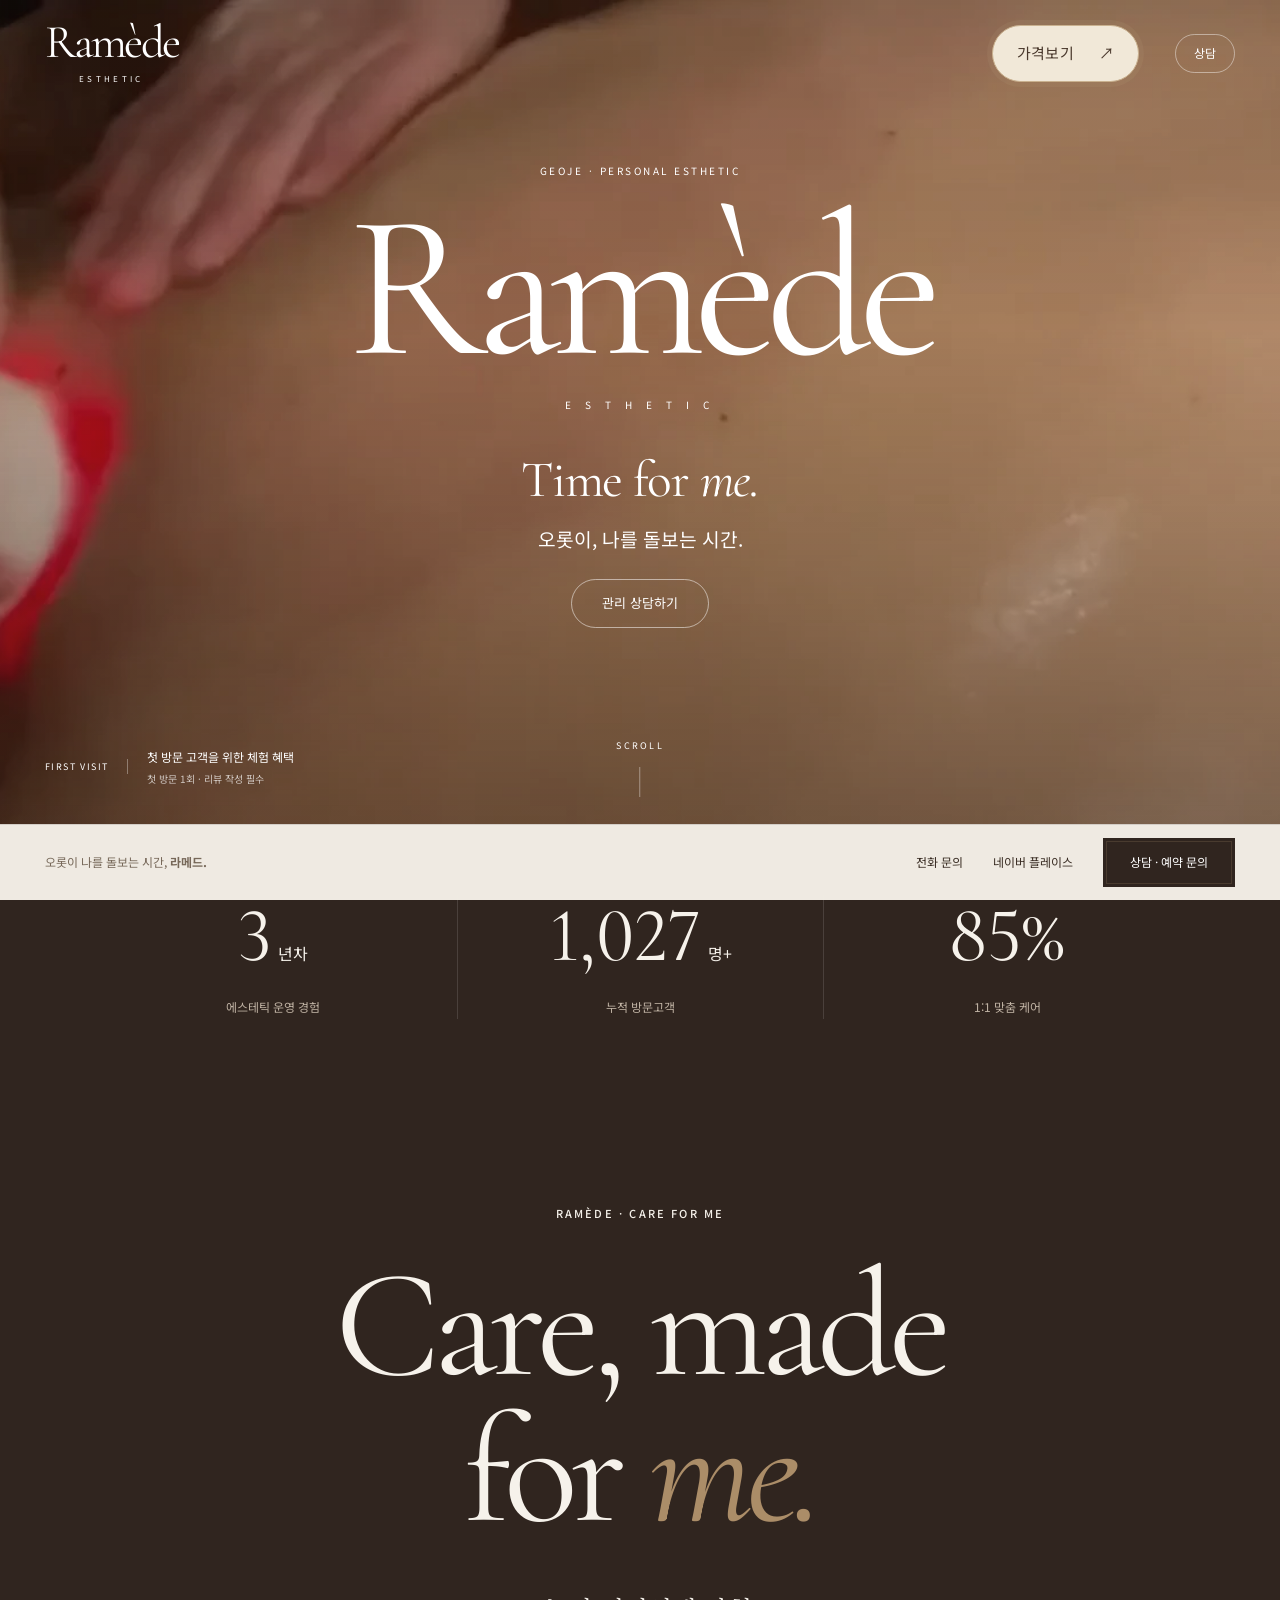
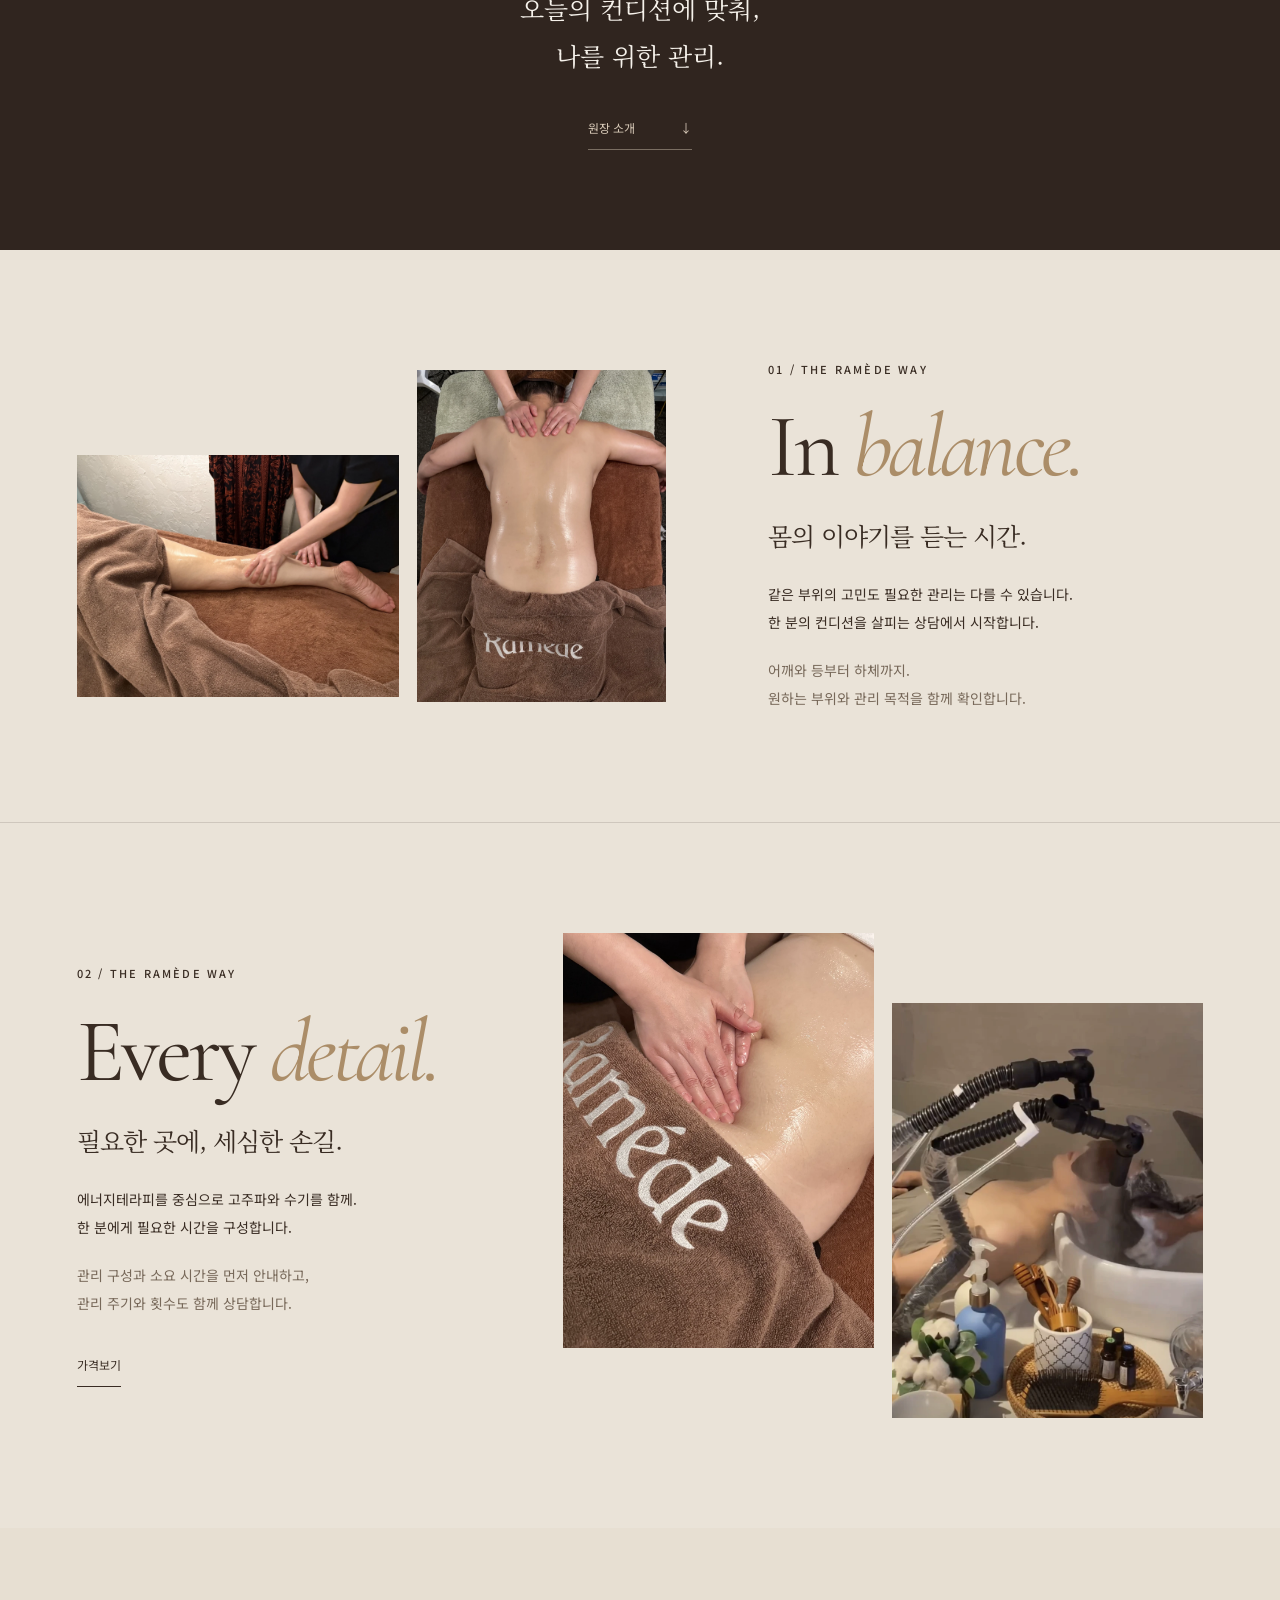
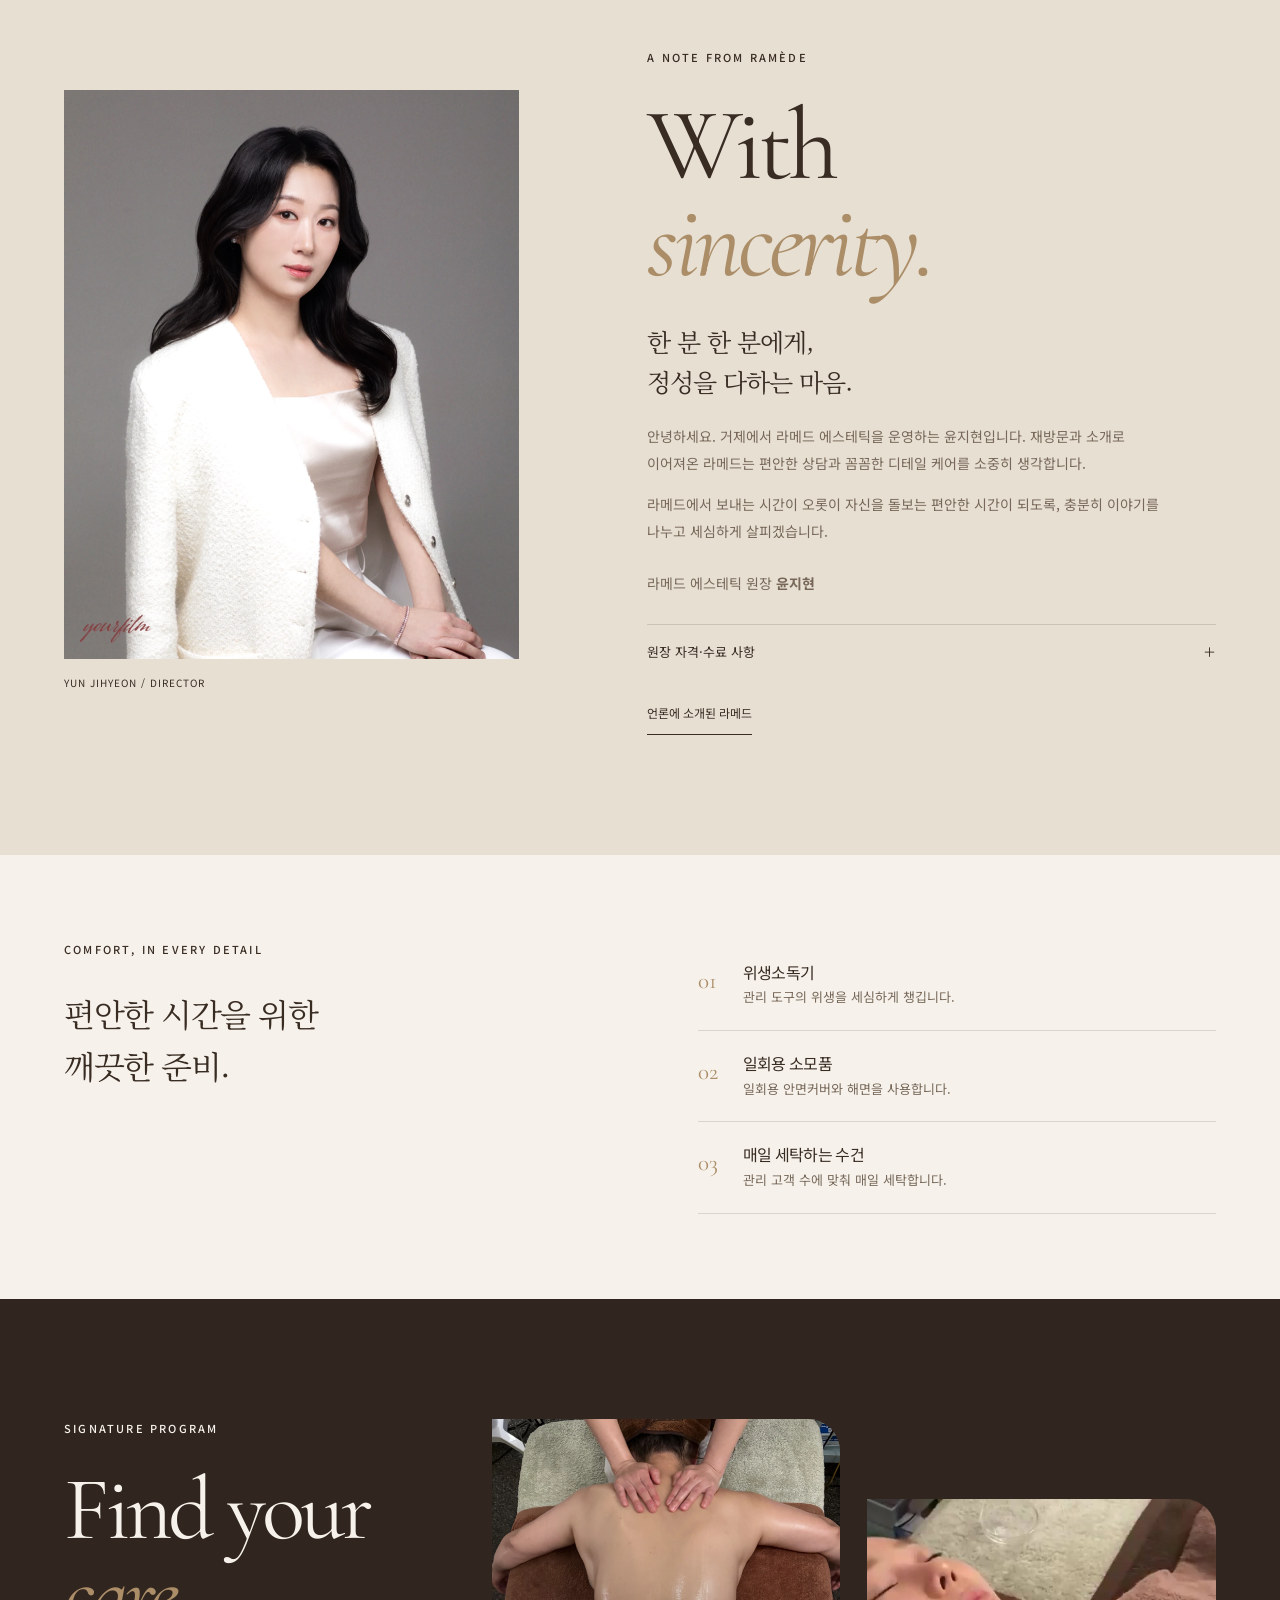
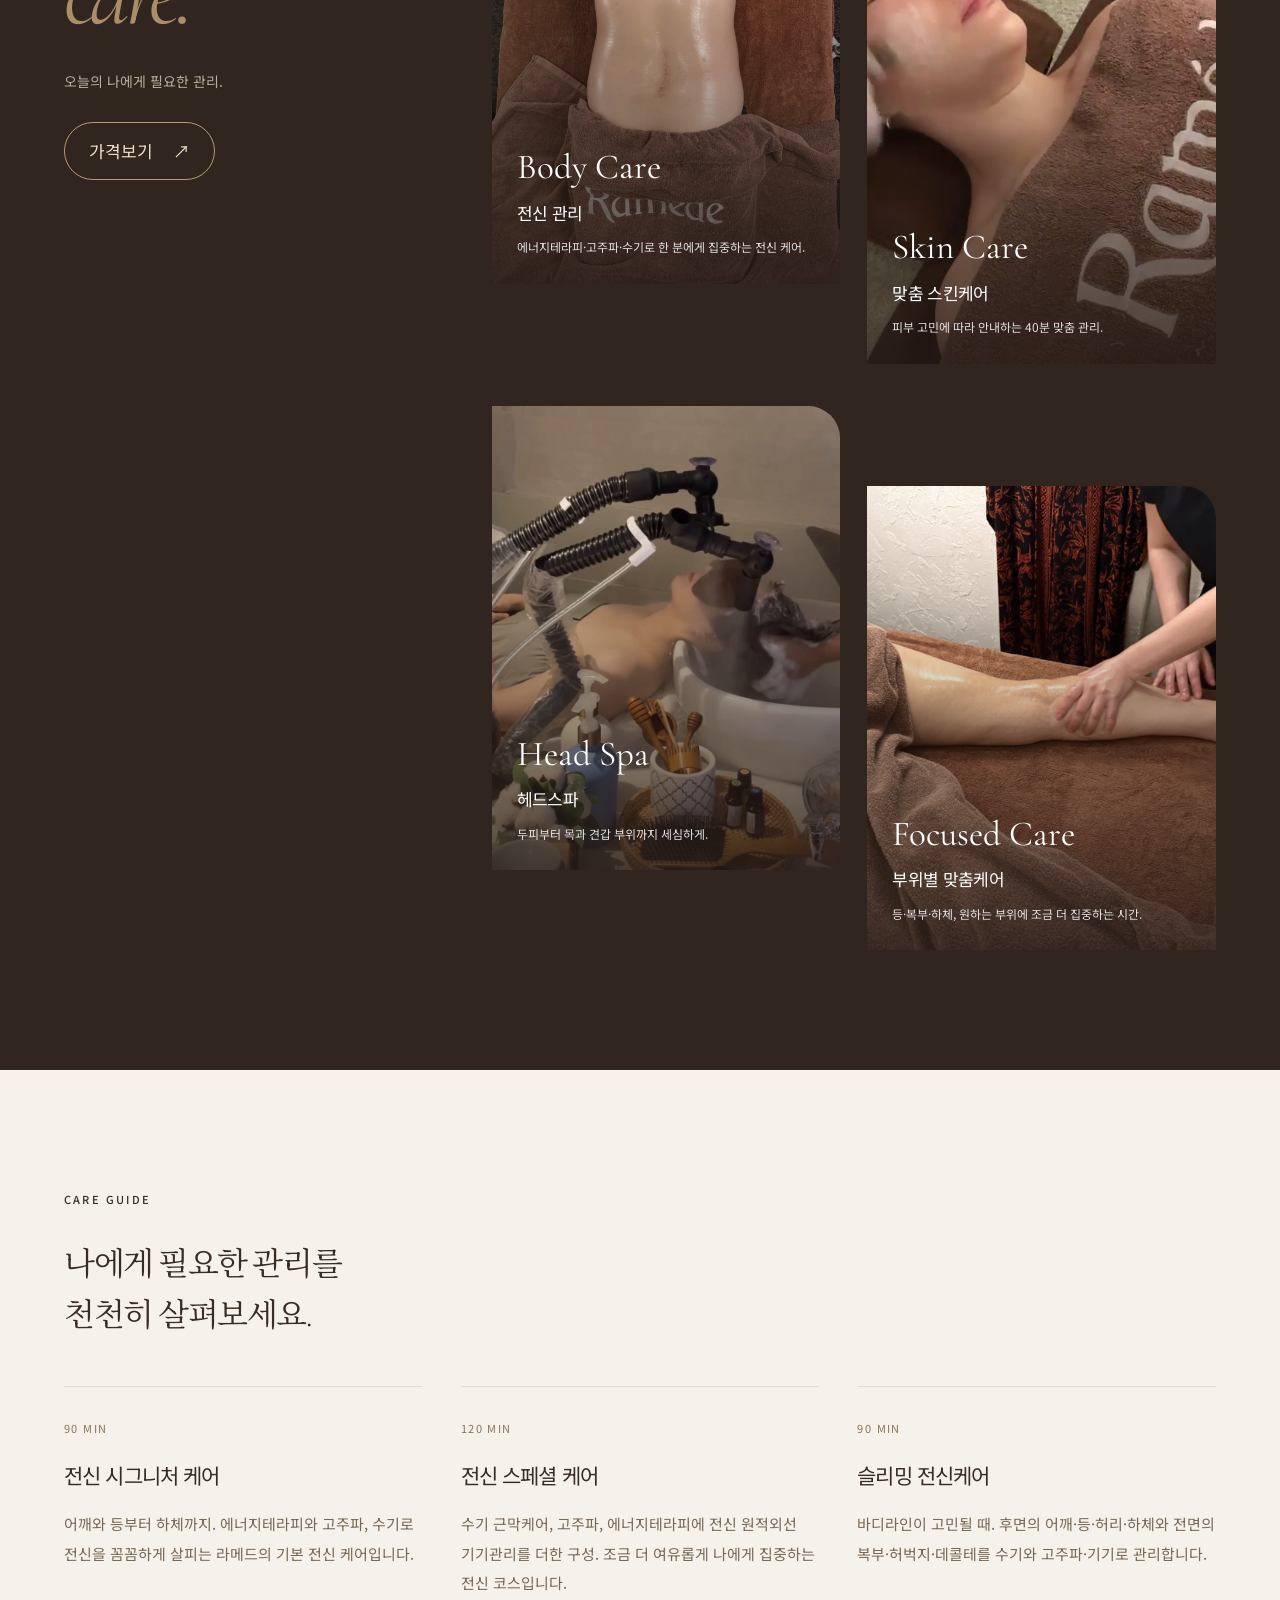
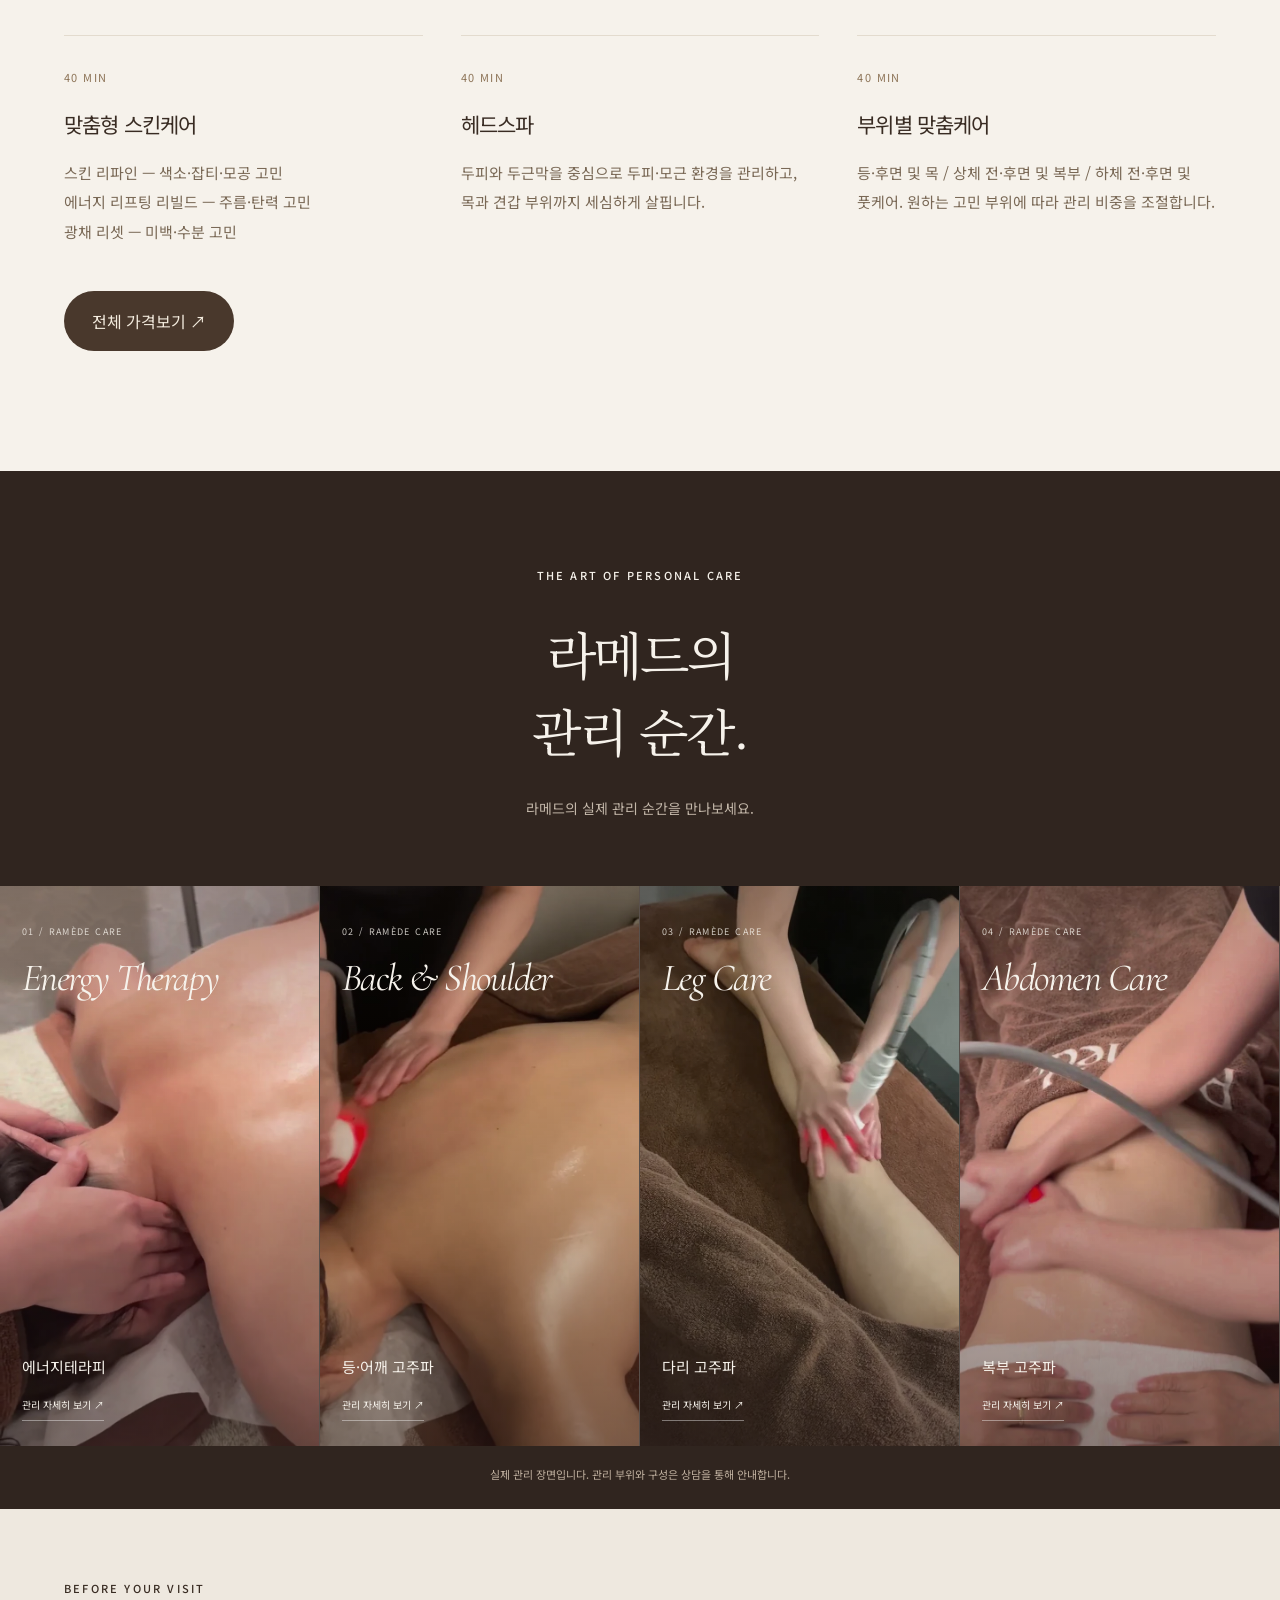
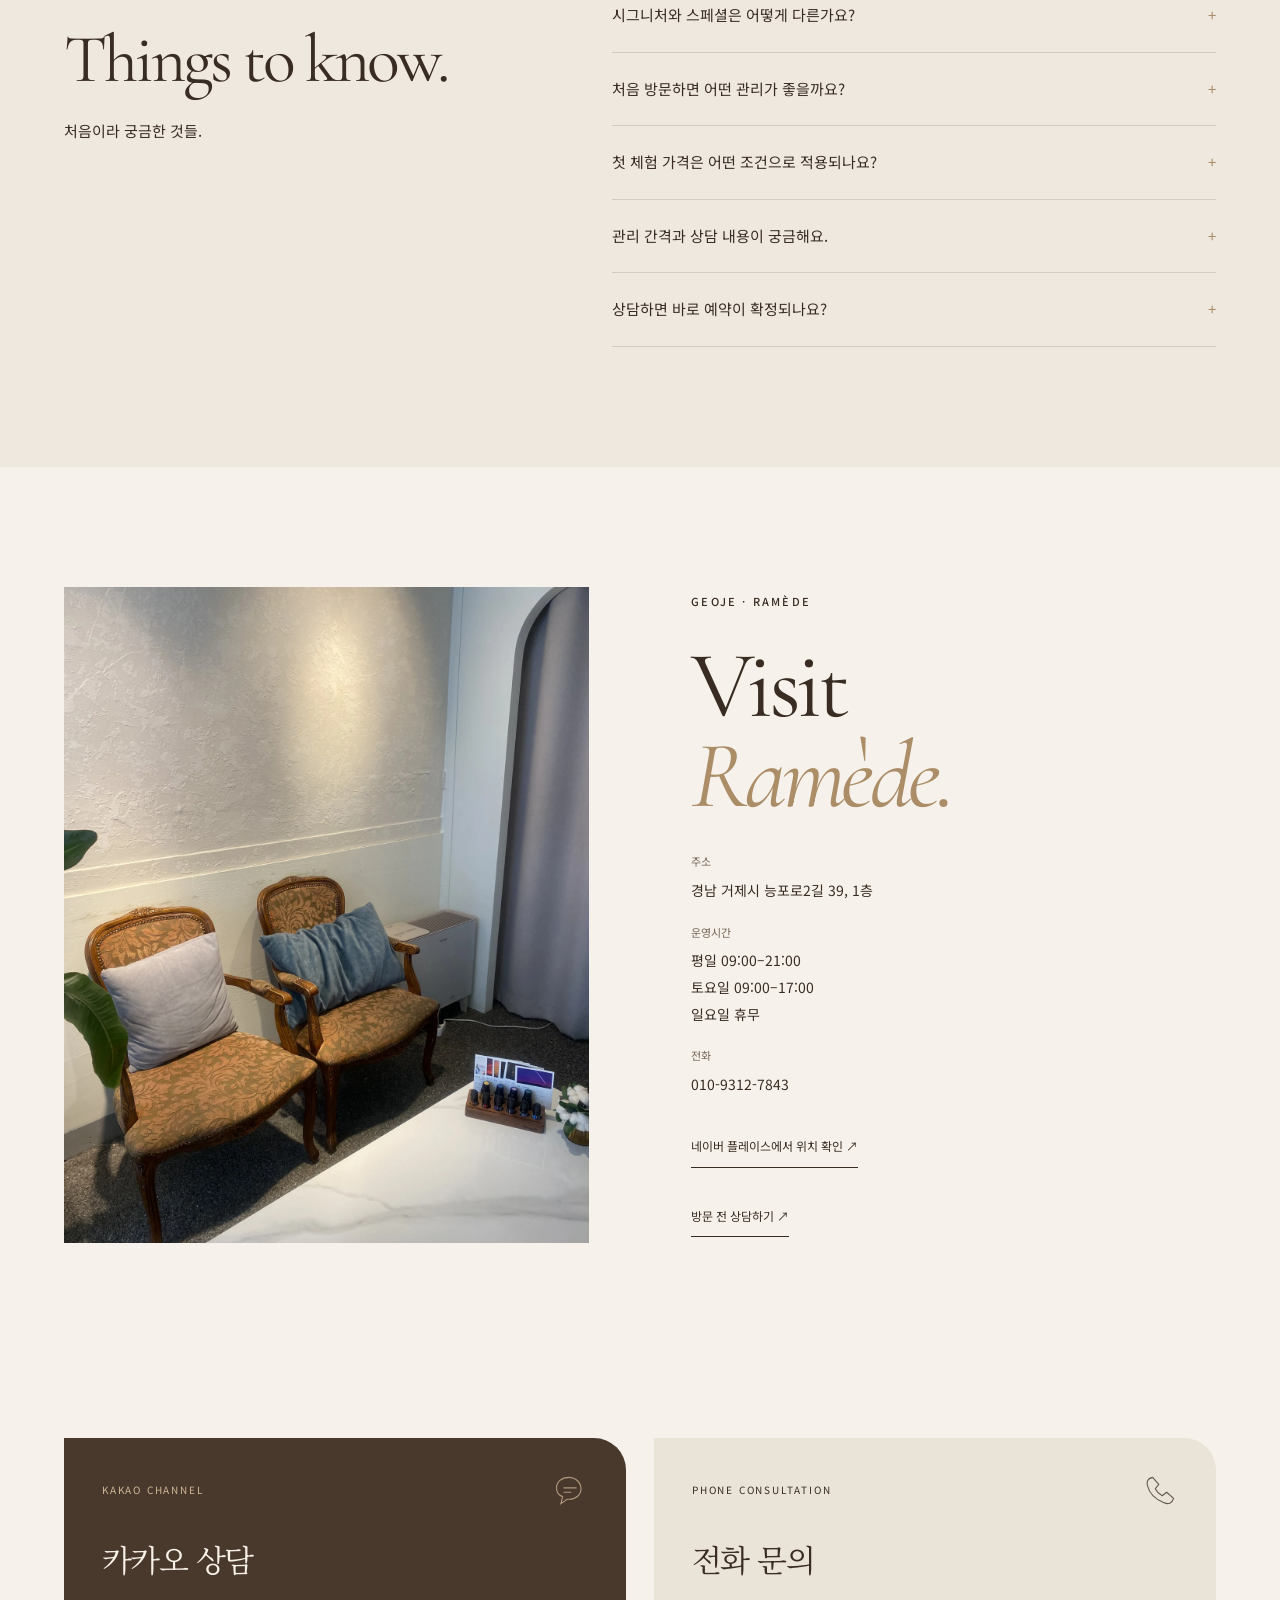
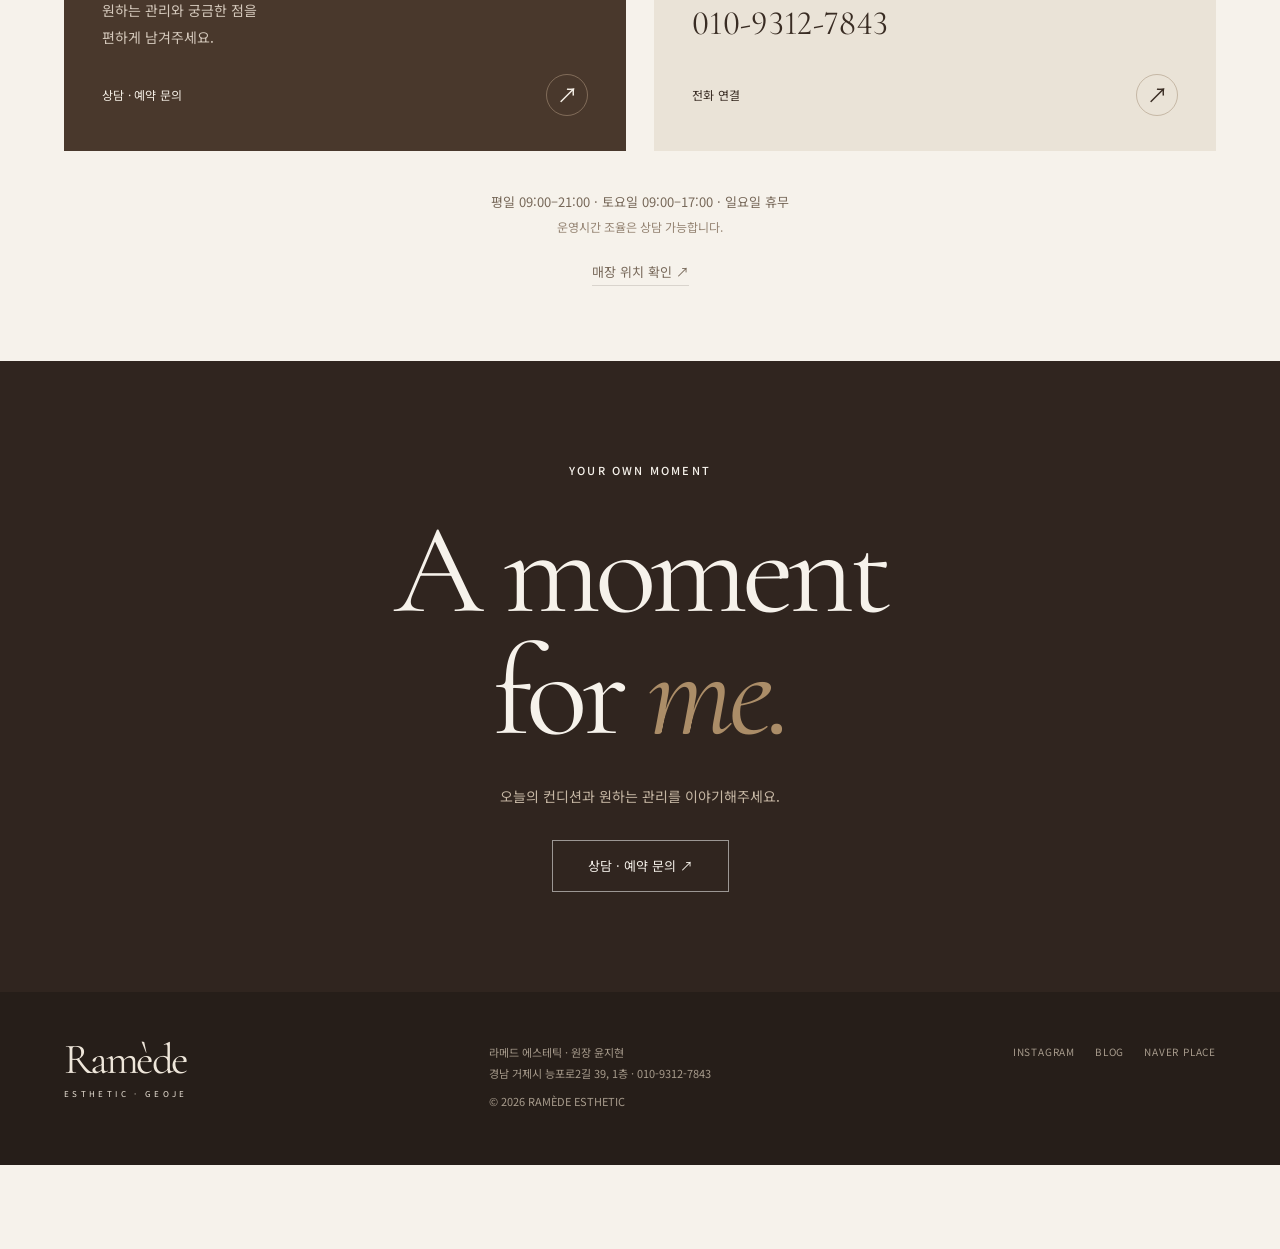
==== commit a1aba92c: "Consolidate main content with one price category r49" ====
--- a/index.html
+++ b/index.html
@@ -1,8 +1,12 @@
 <!doctype html>
-<html lang="ko"><head><meta charset="utf-8"><script>/* Set the initial position before content or fragment targets are parsed. */if('scrollRestoration' in history)history.scrollRestoration='manual';if(location.hash)history.replaceState(history.state,'',location.pathname+location.search);window.scrollTo({top:0,left:0,behavior:'instant'});window.addEventListener('pageshow',function(e){if(e.persisted)window.scrollTo({top:0,left:0,behavior:'instant'});});</script><meta name="viewport" content="width=device-width,initial-scale=1"><meta name="theme-color" content="#49382c"><title>라메드 에스테틱 | 거제, 오롯이 나를 돌보는 시간</title><meta name="description" content="한 분 한 분의 컨디션을 살피는 라메드 에스테틱. 거제 능포동 에너지테라피·고주파·수기·헤드스파·맞춤 스킨케어. 상담 및 프로그램 안내."><meta property="og:title" content="라메드 에스테틱"><meta property="og:description" content="오롯이 나를 돌보는 시간, 라메드"><link rel="icon" href="favicon.svg"><link rel="preconnect" href="https://fonts.googleapis.com"><link rel="preconnect" href="https://fonts.gstatic.com" crossorigin><link href="https://fonts.googleapis.com/css2?family=Cormorant+Garamond:ital,wght@0,400;0,500;1,400&family=Noto+Sans+KR:wght@400;500;600&family=Noto+Serif+KR:wght@400;500&display=swap" rel="stylesheet"><link rel="stylesheet" href="style.css?v=20261110-r48a"><script defer src="script.js?v=20261110-r48a"></script></head><body class="home"><a class="skip" href="#main">본문 바로가기</a><header class="site-header"><a class="logo" href="index.html" aria-label="라메드 처음으로">Ramède<span>ESTHETIC</span></a><nav class="desktop-nav" aria-label="주 메뉴"><a href="about.html">ABOUT</a><a href="solution.html">SOLUTION</a><a href="program.html">PROGRAM</a><a href="care-films.html">CARE FILMS</a><a href="location.html">LOCATION</a><a href="reservation.html">RESERVATION</a></nav><a class="header-contact" href="reservation.html">상담</a><button class="menu-toggle" aria-label="전체 메뉴 열기" aria-expanded="false" aria-controls="full-menu"><span></span><span></span></button></header><main id="main"><section class="hero" aria-label="라메드 소개"><video class="hero-film" muted autoplay loop playsinline preload="auto" poster="hero-unified-desktop-r23.webp" aria-label="라메드의 실제 등 관리 영상"><source src="hero-unified-mobile-r23.mp4" media="(max-width:760px)" type="video/mp4"><source src="hero-unified-desktop-r23.mp4" type="video/mp4"></video><picture><source media="(max-width:760px)" srcset="hero-unified-mobile-r23.webp"><img class="motion-poster hero-poster" src="hero-unified-desktop-r23.webp" alt="라메드의 실제 등 관리 장면"></picture><div class="hero-shade"></div><div class="hero-center"><p class="hero-location">GEOJE · PERSONAL ESTHETIC</p><p class="hero-wordmark">Ramède</p><p class="hero-submark">E S T H E T I C</p><h1 class="hero-brand-line">Time for <em>me.</em></h1><p class="hero-brand-korean">오롯이, 나를 돌보는 시간.</p><a class="outline-link" href="https://pf.kakao.com/_sExnTn" target="_blank" rel="noopener">관리 상담하기 </a><a class="scroll-cue" href="#home-story"><span>SCROLL</span><i></i></a></div><a class="hero-event" href="program.html"><span>FIRST VISIT</span><div>첫 방문 고객을 위한 체험 혜택<small>첫 방문 1회 · 리뷰 작성 필수</small></div></a></section>
+<html lang="ko"><head><meta charset="utf-8"><script>/* Set the initial position before content or fragment targets are parsed. */if('scrollRestoration' in history)history.scrollRestoration='manual';if(location.hash)history.replaceState(history.state,'',location.pathname+location.search);window.scrollTo({top:0,left:0,behavior:'instant'});window.addEventListener('pageshow',function(e){if(e.persisted)window.scrollTo({top:0,left:0,behavior:'instant'});});</script><meta name="viewport" content="width=device-width,initial-scale=1"><meta name="theme-color" content="#49382c"><title>라메드 에스테틱 | 거제, 오롯이 나를 돌보는 시간</title><meta name="description" content="한 분 한 분의 컨디션을 살피는 라메드 에스테틱. 거제 능포동 에너지테라피·고주파·수기·헤드스파·맞춤 스킨케어. 상담 및 프로그램 안내."><meta property="og:title" content="라메드 에스테틱"><meta property="og:description" content="오롯이 나를 돌보는 시간, 라메드"><link rel="icon" href="favicon.svg"><link rel="preconnect" href="https://fonts.googleapis.com"><link rel="preconnect" href="https://fonts.gstatic.com" crossorigin><link href="https://fonts.googleapis.com/css2?family=Cormorant+Garamond:ital,wght@0,400;0,500;1,400&family=Noto+Sans+KR:wght@400;500;600&family=Noto+Serif+KR:wght@400;500&display=swap" rel="stylesheet"><link rel="stylesheet" href="style.css?v=20261111-r49"><script defer src="script.js?v=20261111-r49"></script></head><body class="home"><a class="skip" href="#main">본문 바로가기</a><header class="site-header"><a class="logo" href="index.html" aria-label="라메드 처음으로">Ramède<span>ESTHETIC</span></a><nav class="desktop-nav" aria-label="주 메뉴"><a class="price-nav" href="program.html">가격보기 <span>↗</span></a></nav><a class="header-contact" href="https://pf.kakao.com/_sExnTn">상담</a><button class="menu-toggle" aria-label="전체 메뉴 열기" aria-expanded="false" aria-controls="full-menu"><span></span><span></span></button></header><main id="main"><section class="hero" aria-label="라메드 소개"><video class="hero-film" muted autoplay loop playsinline preload="auto" poster="hero-unified-desktop-r23.webp" aria-label="라메드의 실제 등 관리 영상"><source src="hero-unified-mobile-r23.mp4" media="(max-width:760px)" type="video/mp4"><source src="hero-unified-desktop-r23.mp4" type="video/mp4"></video><picture><source media="(max-width:760px)" srcset="hero-unified-mobile-r23.webp"><img class="motion-poster hero-poster" src="hero-unified-desktop-r23.webp" alt="라메드의 실제 등 관리 장면"></picture><div class="hero-shade"></div><div class="hero-center"><p class="hero-location">GEOJE · PERSONAL ESTHETIC</p><p class="hero-wordmark">Ramède</p><p class="hero-submark">E S T H E T I C</p><h1 class="hero-brand-line">Time for <em>me.</em></h1><p class="hero-brand-korean">오롯이, 나를 돌보는 시간.</p><a class="outline-link" href="https://pf.kakao.com/_sExnTn" target="_blank" rel="noopener">관리 상담하기 </a><a class="scroll-cue" href="#home-story"><span>SCROLL</span><i></i></a></div><a class="hero-event" href="program.html"><span>FIRST VISIT</span><div>첫 방문 고객을 위한 체험 혜택<small>첫 방문 1회 · 리뷰 작성 필수</small></div></a></section>
 <section class="facts" id="facts" aria-label="라메드의 관리 원칙"><div class="fact-item" style="--fact-order:0"><span class="sr-only">운영 4년 차</span><span class="fact-value" aria-hidden="true"><span data-count-to="4">4</span><span class="fact-unit">년차</span></span><p>에스테틱 운영 경험</p></div><div class="fact-item" style="--fact-order:1"><span class="sr-only">누적 방문고객 1200명 이상</span><span class="fact-value" aria-hidden="true"><span data-count-to="1200" data-count-format="ko-KR">1,200</span><span class="fact-unit">명+</span></span><p>누적 방문고객</p></div><div class="fact-item" style="--fact-order:2"><span class="sr-only">100퍼센트 1대1 맞춤 케어</span><span class="fact-value" aria-hidden="true"><span data-count-to="100">100</span>%</span><p>1:1 맞춤 케어</p></div></section>
-<section class="home-story" id="home-story"><p class="small-label reveal">RAMÈDE · CARE FOR ME</p><h2 class="reveal">Care, made<br>for <em>me.</em></h2><p class="reveal">오늘의 컨디션에 맞춰,<br>나를 위한 관리.</p><a class="underlined reveal" href="about.html">라메드 이야기 <span>↗</span></a></section><section class="home-editorial"><a class="editorial-image reveal" href="about.html"><img src="promise-abdomen-20261106.jpeg" alt="라메드의 실제 복부 수기 관리" loading="lazy"></a><div class="reveal"><p class="small-label">PERSONAL CARE, WITH SINCERITY</p><h2>Every<br><em>detail.</em></h2><h3>필요한 곳에,<br>세심한 손길.</h3><p>충분히 이야기를 나눈 뒤,<br>한 분에게 필요한 시간을 함께 구성합니다.</p><a class="underlined" href="about.html">관리 철학 살펴보기 <span>↗</span></a></div></section><section class="home-program section"><div class="listing-intro reveal"><p class="small-label">SIGNATURE PROGRAM</p><h2>Find your<br><em>care.</em></h2><p>오늘의 나에게 필요한 관리.</p><a class="underlined" href="program.html">전체 프로그램 · 가격 <span>↗</span></a></div><div class="category-grid"><a class="care-category reveal" href="body-care.html"><img src="balance-large.webp" alt="라메드의 실제 전신 관리 장면" loading="lazy"><div><span>Body Care</span><h3>전신 관리</h3><p>에너지테라피·고주파·수기로 한 분에게 집중하는 전신 케어.</p><b>자세히 보기 ↗</b></div></a><a class="care-category reveal" href="skin-care.html"><img src="program-skin-shoulder-r32.jpg" alt="라메드의 실제 맞춤 스킨케어 장면" loading="lazy"><div><span>Skin Care</span><h3>맞춤 스킨케어</h3><p>피부 고민에 따라 안내하는 40분 맞춤 관리.</p><b>자세히 보기 ↗</b></div></a><a class="care-category reveal" href="head-spa.html"><img src="detail-headspa-clean.webp" alt="라메드의 실제 헤드스파 장면" loading="lazy"><div><span>Head Spa</span><h3>헤드스파</h3><p>두피부터 목과 견갑 부위까지 세심하게.</p><b>자세히 보기 ↗</b></div></a><a class="care-category reveal" href="focused-care.html"><img src="balance-small.webp" alt="라메드의 실제 부위별 맞춤케어 장면" loading="lazy"><div><span>Focused Care</span><h3>부위별 맞춤케어</h3><p>등·복부·하체, 원하는 부위에 조금 더 집중하는 시간.</p><b>자세히 보기 ↗</b></div></a></div></section><section class="films" id="films"><div class="films-heading reveal"><p class="small-label">THE ART OF PERSONAL CARE</p><h2>라메드의<br>관리 순간.</h2><p>라메드의 실제 관리 순간을 만나보세요.</p></div><div class="film-grid"><article class="film-card reveal"><video muted autoplay loop playsinline preload="metadata" poster="selected-energy-20261104.webp" aria-label="라메드의 실제 에너지테라피 관리 영상"><source src="selected-energy-20261104.mp4" type="video/mp4"></video><img class="motion-poster" src="selected-energy-20261104.webp" alt="라메드의 실제 에너지테라피 관리 장면" loading="lazy"><div class="film-shade"></div><div class="film-top"><span>01 / RAMÈDE CARE</span><h3>Energy Therapy</h3></div><div class="film-bottom"><p>에너지테라피</p><a href="body-care.html" class="pill">관리 자세히 보기 ↗</a></div></article><article class="film-card reveal"><video muted autoplay loop playsinline preload="metadata" poster="selected-back-20261104.webp" aria-label="라메드의 실제 등·어깨 고주파 관리 영상"><source src="selected-back-20261104.mp4" type="video/mp4"></video><img class="motion-poster" src="selected-back-20261104.webp" alt="라메드의 실제 등·어깨 고주파 관리 장면" loading="lazy"><div class="film-shade"></div><div class="film-top"><span>02 / RAMÈDE CARE</span><h3>Back & Shoulder</h3></div><div class="film-bottom"><p>등·어깨 고주파</p><a href="body-care.html" class="pill">관리 자세히 보기 ↗</a></div></article><article class="film-card reveal"><video muted autoplay loop playsinline preload="metadata" poster="selected-leg-rf-20261104.webp" aria-label="라메드의 실제 다리 고주파 관리 영상"><source src="selected-leg-rf-20261104.mp4" type="video/mp4"></video><img class="motion-poster" src="selected-leg-rf-20261104.webp" alt="라메드의 실제 다리 고주파 관리 장면" loading="lazy"><div class="film-shade"></div><div class="film-top"><span>03 / RAMÈDE CARE</span><h3>Leg Care</h3></div><div class="film-bottom"><p>다리 고주파</p><a href="body-care.html" class="pill">관리 자세히 보기 ↗</a></div></article><article class="film-card reveal"><video muted autoplay loop playsinline preload="metadata" poster="selected-abdomen-20261104.webp" aria-label="라메드의 실제 복부 고주파 관리 영상"><source src="selected-abdomen-20261104.mp4" type="video/mp4"></video><img class="motion-poster" src="selected-abdomen-20261104.webp" alt="라메드의 실제 복부 고주파 관리 장면" loading="lazy"><div class="film-shade"></div><div class="film-top"><span>04 / RAMÈDE CARE</span><h3>Abdomen Care</h3></div><div class="film-bottom"><p>복부 고주파</p><a href="body-care.html" class="pill">관리 자세히 보기 ↗</a></div></article></div><p class="film-note">실제 관리 장면입니다. 관리 부위와 구성은 상담을 통해 안내합니다.</p></section>
-<section class="page-cta reveal"><p class="small-label">YOUR OWN MOMENT</p><h2>A moment<br>for <em>me.</em></h2><p>오늘의 컨디션과 원하는 관리를 이야기해주세요.</p><a class="outline-link" href="reservation.html">상담 · 예약 문의 ↗</a></section></main><footer><a class="logo" href="index.html">Ramède<span>ESTHETIC · GEOJE</span></a><div><p>라메드 에스테틱 · 원장 윤지현</p><p>경남 거제시 능포로2길 39, 1층 · 010-9312-7843</p><small>© 2026 RAMÈDE ESTHETIC</small></div><div class="social"><a href="https://www.instagram.com/ramede_spa/" target="_blank" rel="noopener">INSTAGRAM</a><a href="https://blog.naver.com/ramede_spa" target="_blank" rel="noopener">BLOG</a><a href="https://map.naver.com/p/entry/place/1915856797?placePath=%2Fhome" target="_blank" rel="noopener">NAVER PLACE</a></div></footer>
+<section class="home-story" id="home-story"><p class="small-label reveal">RAMÈDE · CARE FOR ME</p><h2 class="reveal">Care, made<br>for <em>me.</em></h2><p class="reveal">오늘의 컨디션에 맞춰,<br>나를 위한 관리.</p><a class="underlined reveal" href="#director">원장 소개 <span>↓</span></a></section><div class="philosophy" id="our-way"><section class="balance feature"><div class="balance-photos reveal"><figure><img src="balance-small.webp" width="1600" height="1200" alt="라메드의 실제 하체 수기 관리 사진" loading="lazy"></figure><figure><img src="balance-large.webp" width="1350" height="1800" alt="라메드의 실제 등과 어깨 수기 관리 사진" loading="lazy"></figure></div><div class="feature-copy reveal"><p class="section-no">01 / THE RAMÈDE WAY</p><h2>In <em>balance.</em></h2><h3>몸의 이야기를 듣는 시간.</h3><p>같은 부위의 고민도 필요한 관리는 다를 수 있습니다.<br>한 분의 컨디션을 살피는 상담에서 시작합니다.</p><p class="subtle">어깨와 등부터 하체까지.<br>원하는 부위와 관리 목적을 함께 확인합니다.</p></div></section>
+<section class="detail feature"><div class="feature-copy reveal"><p class="section-no">02 / THE RAMÈDE WAY</p><h2>Every <em>detail.</em></h2><h3>필요한 곳에, 세심한 손길.</h3><p>에너지테라피를 중심으로 고주파와 수기를 함께.<br>한 분에게 필요한 시간을 구성합니다.</p><p class="subtle">관리 구성과 소요 시간을 먼저 안내하고,<br>관리 주기와 횟수도 함께 상담합니다.</p><a class="underlined" href="program.html">가격보기</a></div><div class="detail-photo reveal"><img src="selected-photo-2-20261104.webp" alt="라메드의 실제 관리 손길" loading="lazy"><img src="detail-headspa-clean.webp" alt="라메드의 실제 헤드스파 관리 장면" loading="lazy"></div></section>
+</div><section class="director section" id="director"><div class="director-photo reveal"><img src="director.webp" alt="라메드 에스테틱 윤지현 원장 프로필" loading="lazy"><span>YUN JIHYEON / DIRECTOR</span></div><div class="director-copy reveal"><p class="small-label">A NOTE FROM RAMÈDE</p><h2>With<br><em>sincerity.</em></h2><h3>한 분 한 분에게,<br>정성을 다하는 마음.</h3><p>안녕하세요. 거제에서 라메드 에스테틱을 운영하는 윤지현입니다. 재방문과 소개로 이어져온 라메드는 편안한 상담과 꼼꼼한 디테일 케어를 소중히 생각합니다.</p><p>라메드에서 보내는 시간이 오롯이 자신을 돌보는 편안한 시간이 되도록, 충분히 이야기를 나누고 세심하게 살피겠습니다.</p><p class="signature">라메드 에스테틱 원장 <strong>윤지현</strong></p><details class="credentials"><summary>원장 자격·수료 사항 <span>＋</span></summary><ul><li>에스테틱 운영 4년 차</li><li>피부관리사 국가자격증 취득 / 종합미용사 면허 취득</li><li>에너지테라피 자격증 2급 수료</li><li>체형관리사·두피관리사 자격증 1급 수료</li><li>경락마사지 강사증 1급 수료</li></ul></details><a class="underlined" href="https://www.sikyungnews.com/news_view.jsp?ncd=4983" target="_blank" rel="noopener">언론에 소개된 라메드</a></div></section>
+<section class="hygiene section"><div class="reveal"><p class="small-label">COMFORT, IN EVERY DETAIL</p><h2>편안한 시간을 위한<br>깨끗한 준비.</h2></div><div class="hygiene-items reveal"><div><span>01</span><h3>위생소독기</h3><p>관리 도구의 위생을 세심하게 챙깁니다.</p></div><div><span>02</span><h3>일회용 소모품</h3><p>일회용 안면커버와 해면을 사용합니다.</p></div><div><span>03</span><h3>매일 세탁하는 수건</h3><p>관리 고객 수에 맞춰 매일 세탁합니다.</p></div></div></section>
+<section class="home-program section" id="care-overview"><div class="listing-intro reveal"><p class="small-label">SIGNATURE PROGRAM</p><h2>Find your<br><em>care.</em></h2><p>오늘의 나에게 필요한 관리.</p><a class="underlined" href="program.html">가격보기 <span>↗</span></a></div><div class="category-grid"><article class="care-category reveal"><img src="balance-large.webp" alt="라메드의 실제 전신 관리 장면" loading="lazy"><div><span>Body Care</span><h3>전신 관리</h3><p>에너지테라피·고주파·수기로 한 분에게 집중하는 전신 케어.</p><b>자세히 보기 ↗</b></div></article><article class="care-category reveal"><img src="program-skin-shoulder-r32.jpg" alt="라메드의 실제 맞춤 스킨케어 장면" loading="lazy"><div><span>Skin Care</span><h3>맞춤 스킨케어</h3><p>피부 고민에 따라 안내하는 40분 맞춤 관리.</p><b>자세히 보기 ↗</b></div></article><article class="care-category reveal"><img src="detail-headspa-clean.webp" alt="라메드의 실제 헤드스파 장면" loading="lazy"><div><span>Head Spa</span><h3>헤드스파</h3><p>두피부터 목과 견갑 부위까지 세심하게.</p><b>자세히 보기 ↗</b></div></article><article class="care-category reveal"><img src="balance-small.webp" alt="라메드의 실제 부위별 맞춤케어 장면" loading="lazy"><div><span>Focused Care</span><h3>부위별 맞춤케어</h3><p>등·복부·하체, 원하는 부위에 조금 더 집중하는 시간.</p><b>자세히 보기 ↗</b></div></article></div></section><section class="care-guide section" id="care-details"><p class="small-label reveal">CARE GUIDE</p><h2 class="reveal">나에게 필요한 관리를<br>천천히 살펴보세요.</h2><div class="care-guide-grid"><article class="reveal"><span>90 MIN</span><h3>전신 시그니처 케어</h3><p>어깨와 등부터 하체까지. 에너지테라피와 고주파, 수기로 전신을 꼼꼼하게 살피는 라메드의 기본 전신 케어입니다.</p></article><article class="reveal"><span>120 MIN</span><h3>전신 스페셜 케어</h3><p>수기 근막케어, 고주파, 에너지테라피에 전신 원적외선 기기관리를 더한 구성. 조금 더 여유롭게 나에게 집중하는 전신 코스입니다.</p></article><article class="reveal"><span>90 MIN</span><h3>슬리밍 전신케어</h3><p>바디라인이 고민될 때. 후면의 어깨·등·허리·하체와 전면의 복부·허벅지·데콜테를 수기와 고주파·기기로 관리합니다.</p></article><article class="reveal"><span>40 MIN</span><h3>맞춤형 스킨케어</h3><p>스킨 리파인 — 색소·잡티·모공 고민<br>에너지 리프팅 리빌드 — 주름·탄력 고민<br>광채 리셋 — 미백·수분 고민</p></article><article class="reveal"><span>40 MIN</span><h3>헤드스파</h3><p>두피와 두근막을 중심으로 두피·모근 환경을 관리하고, 목과 견갑 부위까지 세심하게 살핍니다.</p></article><article class="reveal"><span>40 MIN</span><h3>부위별 맞춤케어</h3><p>등·후면 및 목 / 상체 전·후면 및 복부 / 하체 전·후면 및 풋케어. 원하는 고민 부위에 따라 관리 비중을 조절합니다.</p></article></div><a class="price-nav guide-price" href="program.html">전체 가격보기 ↗</a></section><section class="films" id="films"><div class="films-heading reveal"><p class="small-label">THE ART OF PERSONAL CARE</p><h2>라메드의<br>관리 순간.</h2><p>라메드의 실제 관리 순간을 만나보세요.</p></div><div class="film-grid"><article class="film-card reveal"><video muted autoplay loop playsinline preload="metadata" poster="selected-energy-20261104.webp" aria-label="라메드의 실제 에너지테라피 관리 영상"><source src="selected-energy-20261104.mp4" type="video/mp4"></video><img class="motion-poster" src="selected-energy-20261104.webp" alt="라메드의 실제 에너지테라피 관리 장면" loading="lazy"><div class="film-shade"></div><div class="film-top"><span>01 / RAMÈDE CARE</span><h3>Energy Therapy</h3></div><div class="film-bottom"><p>에너지테라피</p><a href="#care-details" class="pill">관리 자세히 보기 ↗</a></div></article><article class="film-card reveal"><video muted autoplay loop playsinline preload="metadata" poster="selected-back-20261104.webp" aria-label="라메드의 실제 등·어깨 고주파 관리 영상"><source src="selected-back-20261104.mp4" type="video/mp4"></video><img class="motion-poster" src="selected-back-20261104.webp" alt="라메드의 실제 등·어깨 고주파 관리 장면" loading="lazy"><div class="film-shade"></div><div class="film-top"><span>02 / RAMÈDE CARE</span><h3>Back & Shoulder</h3></div><div class="film-bottom"><p>등·어깨 고주파</p><a href="#care-details" class="pill">관리 자세히 보기 ↗</a></div></article><article class="film-card reveal"><video muted autoplay loop playsinline preload="metadata" poster="selected-leg-rf-20261104.webp" aria-label="라메드의 실제 다리 고주파 관리 영상"><source src="selected-leg-rf-20261104.mp4" type="video/mp4"></video><img class="motion-poster" src="selected-leg-rf-20261104.webp" alt="라메드의 실제 다리 고주파 관리 장면" loading="lazy"><div class="film-shade"></div><div class="film-top"><span>03 / RAMÈDE CARE</span><h3>Leg Care</h3></div><div class="film-bottom"><p>다리 고주파</p><a href="#care-details" class="pill">관리 자세히 보기 ↗</a></div></article><article class="film-card reveal"><video muted autoplay loop playsinline preload="metadata" poster="selected-abdomen-20261104.webp" aria-label="라메드의 실제 복부 고주파 관리 영상"><source src="selected-abdomen-20261104.mp4" type="video/mp4"></video><img class="motion-poster" src="selected-abdomen-20261104.webp" alt="라메드의 실제 복부 고주파 관리 장면" loading="lazy"><div class="film-shade"></div><div class="film-top"><span>04 / RAMÈDE CARE</span><h3>Abdomen Care</h3></div><div class="film-bottom"><p>복부 고주파</p><a href="#care-details" class="pill">관리 자세히 보기 ↗</a></div></article></div><p class="film-note">실제 관리 장면입니다. 관리 부위와 구성은 상담을 통해 안내합니다.</p></section>
+<section class="faq section"><div class="reveal"><p class="small-label">BEFORE YOUR VISIT</p><h2>Things to know.</h2><p>처음이라 궁금한 것들.</p></div><div class="faq-list reveal"><details><summary>시그니처와 스페셜은 어떻게 다른가요?</summary><p>시그니처는 90분, 스페셜은 120분입니다. 스페셜은 전신 원적외선 기기관리가 포함되어 관리 시간에 차이가 있습니다. 자세한 구성은 상담 시 안내합니다.</p></details><details><summary>처음 방문하면 어떤 관리가 좋을까요?</summary><p>처음에는 첫 체험 가격으로 전신 스페셜 케어를 추천드립니다. 다만 원하는 관리 부위와 컨디션을 먼저 듣고 적합한 구성을 함께 상담합니다.</p></details><details><summary>첫 체험 가격은 어떤 조건으로 적용되나요?</summary><p>처음 방문하시는 고객에게 1회 적용하며 리뷰 작성이 필수입니다. 전신 시그니처·스페셜·슬리밍·헤드스파에 적용됩니다. 부위별 맞춤케어와 스킨케어는 별도의 3회 구성입니다.</p></details><details><summary>관리 간격과 상담 내용이 궁금해요.</summary><p>일반적으로 주 1회 간격을 안내하되, 컨디션과 관리 목적에 따라 달라집니다. 상담에서는 불편한 부위, 질환 여부, 운동·수면 습관, 스트레스와 부종 등 전반적인 컨디션을 확인합니다.</p></details><details><summary>상담하면 바로 예약이 확정되나요?</summary><p>원하는 관리와 방문 일정을 알려주시면 가능한 시간을 상담 후 안내합니다. 카카오채널 또는 전화로 먼저 문의해주세요. 운영시간 조율도 상담 가능합니다.</p></details></div></section><section class="location-details section reveal" id="location"><img src="space.webp" alt="라메드 매장 내부 공간"><div><p class="small-label">GEOJE · RAMÈDE</p><h2>Visit<br><em>Ramède.</em></h2><dl><dt>주소</dt><dd>경남 거제시 능포로2길 39, 1층</dd><dt>운영시간</dt><dd>평일 09:00–21:00<br>토요일 09:00–17:00<br>일요일 휴무</dd><dt>전화</dt><dd><a href="tel:01093127843">010-9312-7843</a></dd></dl><a class="underlined" href="https://map.naver.com/p/entry/place/1915856797?placePath=%2Fhome" target="_blank" rel="noopener">네이버 플레이스에서 위치 확인 ↗</a><br><a class="underlined" href="https://pf.kakao.com/_sExnTn">방문 전 상담하기 ↗</a></div></section><section class="reservation-options section" id="contact"><a class="contact-choice contact-kakao reveal" href="https://pf.kakao.com/_sExnTn" target="_blank" rel="noopener"><div class="contact-top"><span>KAKAO CHANNEL</span><svg aria-hidden="true" viewBox="0 0 40 40" fill="none"><path d="M32 18c0 7-6 12-13 12h-3l-7 5 2-8C6 25 4 21 4 17 4 10 10 5 18 5s14 6 14 13Z" stroke="currentColor" stroke-width="1.3"/><path d="M12 17h15M12 22h9" stroke="currentColor" stroke-width="1.3"/></svg></div><h2>카카오 상담</h2><p>원하는 관리와 궁금한 점을<br>편하게 남겨주세요.</p><div class="contact-action"><span>상담 · 예약 문의</span><i aria-hidden="true">↗</i></div></a><a class="contact-choice contact-phone reveal" href="tel:01093127843"><div class="contact-top"><span>PHONE CONSULTATION</span><svg aria-hidden="true" viewBox="0 0 40 40" fill="none"><path d="m11 5 7 8-4 5c2 4 4 6 8 8l5-4 8 7c-2 6-6 7-11 5C14 30 7 23 5 14 4 9 6 6 11 5Z" stroke="currentColor" stroke-width="1.3" stroke-linejoin="round"/></svg></div><h2>전화 문의</h2><p class="contact-number">010-9312-7843</p><div class="contact-action"><span>전화 연결</span><i aria-hidden="true">↗</i></div></a><div class="reservation-hours"><p>평일 09:00–21:00 · 토요일 09:00–17:00 · 일요일 휴무</p><p>운영시간 조율은 상담 가능합니다.</p><a href="#location">매장 위치 확인 ↗</a></div></section><section class="page-cta reveal"><p class="small-label">YOUR OWN MOMENT</p><h2>A moment<br>for <em>me.</em></h2><p>오늘의 컨디션과 원하는 관리를 이야기해주세요.</p><a class="outline-link" href="https://pf.kakao.com/_sExnTn">상담 · 예약 문의 ↗</a></section></main><footer><a class="logo" href="index.html">Ramède<span>ESTHETIC · GEOJE</span></a><div><p>라메드 에스테틱 · 원장 윤지현</p><p>경남 거제시 능포로2길 39, 1층 · 010-9312-7843</p><small>© 2026 RAMÈDE ESTHETIC</small></div><div class="social"><a href="https://www.instagram.com/ramede_spa/" target="_blank" rel="noopener">INSTAGRAM</a><a href="https://blog.naver.com/ramede_spa" target="_blank" rel="noopener">BLOG</a><a href="https://map.naver.com/p/entry/place/1915856797?placePath=%2Fhome" target="_blank" rel="noopener">NAVER PLACE</a></div></footer>
 
-<div class="fixed-bar" aria-label="빠른 상담"><p>오롯이 나를 돌보는 시간, <strong>라메드.</strong></p><a href="tel:01093127843">전화 문의</a><a href="https://map.naver.com/p/entry/place/1915856797?placePath=%2Fhome" target="_blank" rel="noopener">네이버 플레이스</a><a class="fixed-primary" href="reservation.html">상담 · 예약 문의</a></div>
-<div class="full-menu" id="full-menu" role="dialog" aria-modal="true" aria-label="전체 메뉴" hidden><div class="menu-masthead"><a class="logo" href="index.html" aria-label="라메드 처음으로">Ramède<span>ESTHETIC</span></a><button class="menu-close" aria-label="전체 메뉴 닫기">×</button><p>오롯이, 나를 돌보는 시간.</p></div><nav aria-label="전체 메뉴 항목"><a href="about.html">ABOUT <small>라메드 소개</small></a><a href="solution.html">SOLUTION</a><a href="program.html">PROGRAM</a><a href="care-films.html">CARE FILMS <small>실제 관리 영상</small></a><a href="location.html">LOCATION <small>오시는 길</small></a><a href="reservation.html">RESERVATION <small>상담·예약 문의</small></a></nav><div class="menu-contact"><a href="tel:01093127843">010-9312-7843</a><span>GEOJE · RAMÈDE ESTHETIC</span></div></div></body></html>+<div class="fixed-bar" aria-label="빠른 상담"><p>오롯이 나를 돌보는 시간, <strong>라메드.</strong></p><a href="tel:01093127843">전화 문의</a><a href="https://map.naver.com/p/entry/place/1915856797?placePath=%2Fhome" target="_blank" rel="noopener">네이버 플레이스</a><a class="fixed-primary" href="https://pf.kakao.com/_sExnTn">상담 · 예약 문의</a></div>
+<div class="full-menu" id="full-menu" role="dialog" aria-modal="true" aria-label="전체 메뉴" hidden><div class="menu-masthead"><a class="logo" href="index.html" aria-label="라메드 처음으로">Ramède<span>ESTHETIC</span></a><button class="menu-close" aria-label="전체 메뉴 닫기">×</button><p>오롯이, 나를 돌보는 시간.</p></div><nav aria-label="전체 메뉴 항목"><a href="#director">ABOUT <small>라메드 소개</small></a><a href="solution.html">SOLUTION</a><a href="program.html">PROGRAM</a><a href="care-films.html">CARE FILMS <small>실제 관리 영상</small></a><a href="#care-overview">LOCATION <small>오시는 길</small></a><a href="https://pf.kakao.com/_sExnTn">RESERVATION <small>상담·예약 문의</small></a></nav><div class="menu-contact"><a href="tel:01093127843">010-9312-7843</a><span>GEOJE · RAMÈDE ESTHETIC</span></div></div></body></html>
--- a/style.css
+++ b/style.css
@@ -45,3 +45,10 @@
 .hero-brand-line em{font-weight:400}.hero-brand-korean{font-size:clamp(15px,1.5vw,20px);margin-top:15px;line-height:1.6}
 .hero .outline-link{margin-top:24px}.films-heading h2{font-family:'Noto Serif KR',serif;font-size:clamp(32px,4vw,54px);line-height:1.5}
 @media(max-width:760px){.hero .hero-brand-line{font-size:38px}.hero-brand-korean{font-size:15px}.hero-submark{margin-bottom:26px}}
+
+/* Unpublished single-main preview */
+.desktop-nav{display:flex!important;margin-left:auto;gap:0}.desktop-nav .price-nav{display:flex;align-items:center;gap:25px;padding:13px 24px;background:#f1e8d8;color:#49382c;border:1px solid #c9b18f;border-radius:40px;font-size:15px;letter-spacing:.02em;box-shadow:0 0 0 5px #c9b18f18;animation:priceGlow 3s ease-in-out infinite}.menu-toggle{display:none}.header-contact{margin-left:12px}.desktop-nav .price-nav:after{display:none}.director{scroll-margin-top:100px}.location-details{background:var(--paper)}.reservation-options{padding-top:75px}.home-program .care-category b{display:none}.home-program .listing-intro .underlined{font-size:17px;color:#eee0c8;border:1px solid #b69b75;border-radius:30px;padding:12px 24px}.feature{scroll-margin-top:100px}
+@keyframes priceGlow{50%{box-shadow:0 0 0 8px #c9b18f30}}
+@media(max-width:760px){.site-header{gap:10px}.desktop-nav .price-nav{padding:10px 17px;gap:12px;font-size:13px}.header-contact{display:none}.site-header .logo{font-size:35px}.balance-photos{gap:12px}.director{padding-top:65px;padding-bottom:65px}}
+
+.care-guide-grid{display:grid;grid-template-columns:repeat(3,1fr);gap:38px;margin:45px 0}.care-guide-grid article{padding-top:24px;border-top:1px solid #a9947940}.care-guide-grid span{font-size:11px;letter-spacing:.13em;color:#8c7356}.care-guide-grid h3{font-size:21px;margin:17px 0}.care-guide-grid p{font-size:15px;line-height:1.95;color:#796855}.care-guide h2{font-size:32px;line-height:1.6}.guide-price{display:inline-block;background:#49382c;color:#f4ecdf;padding:15px 28px;border-radius:30px}.price-conditions{background:var(--dark);color:var(--paper);text-align:center}.price-conditions h2{font-size:28px}.price-conditions p{line-height:2;margin:25px 0}.location-details img{width:100%}.home-program .care-category{cursor:default}@media(max-width:760px){.care-guide-grid{grid-template-columns:1fr;gap:20px}.care-guide h2{font-size:25px}.care-guide-grid h3{font-size:20px}}
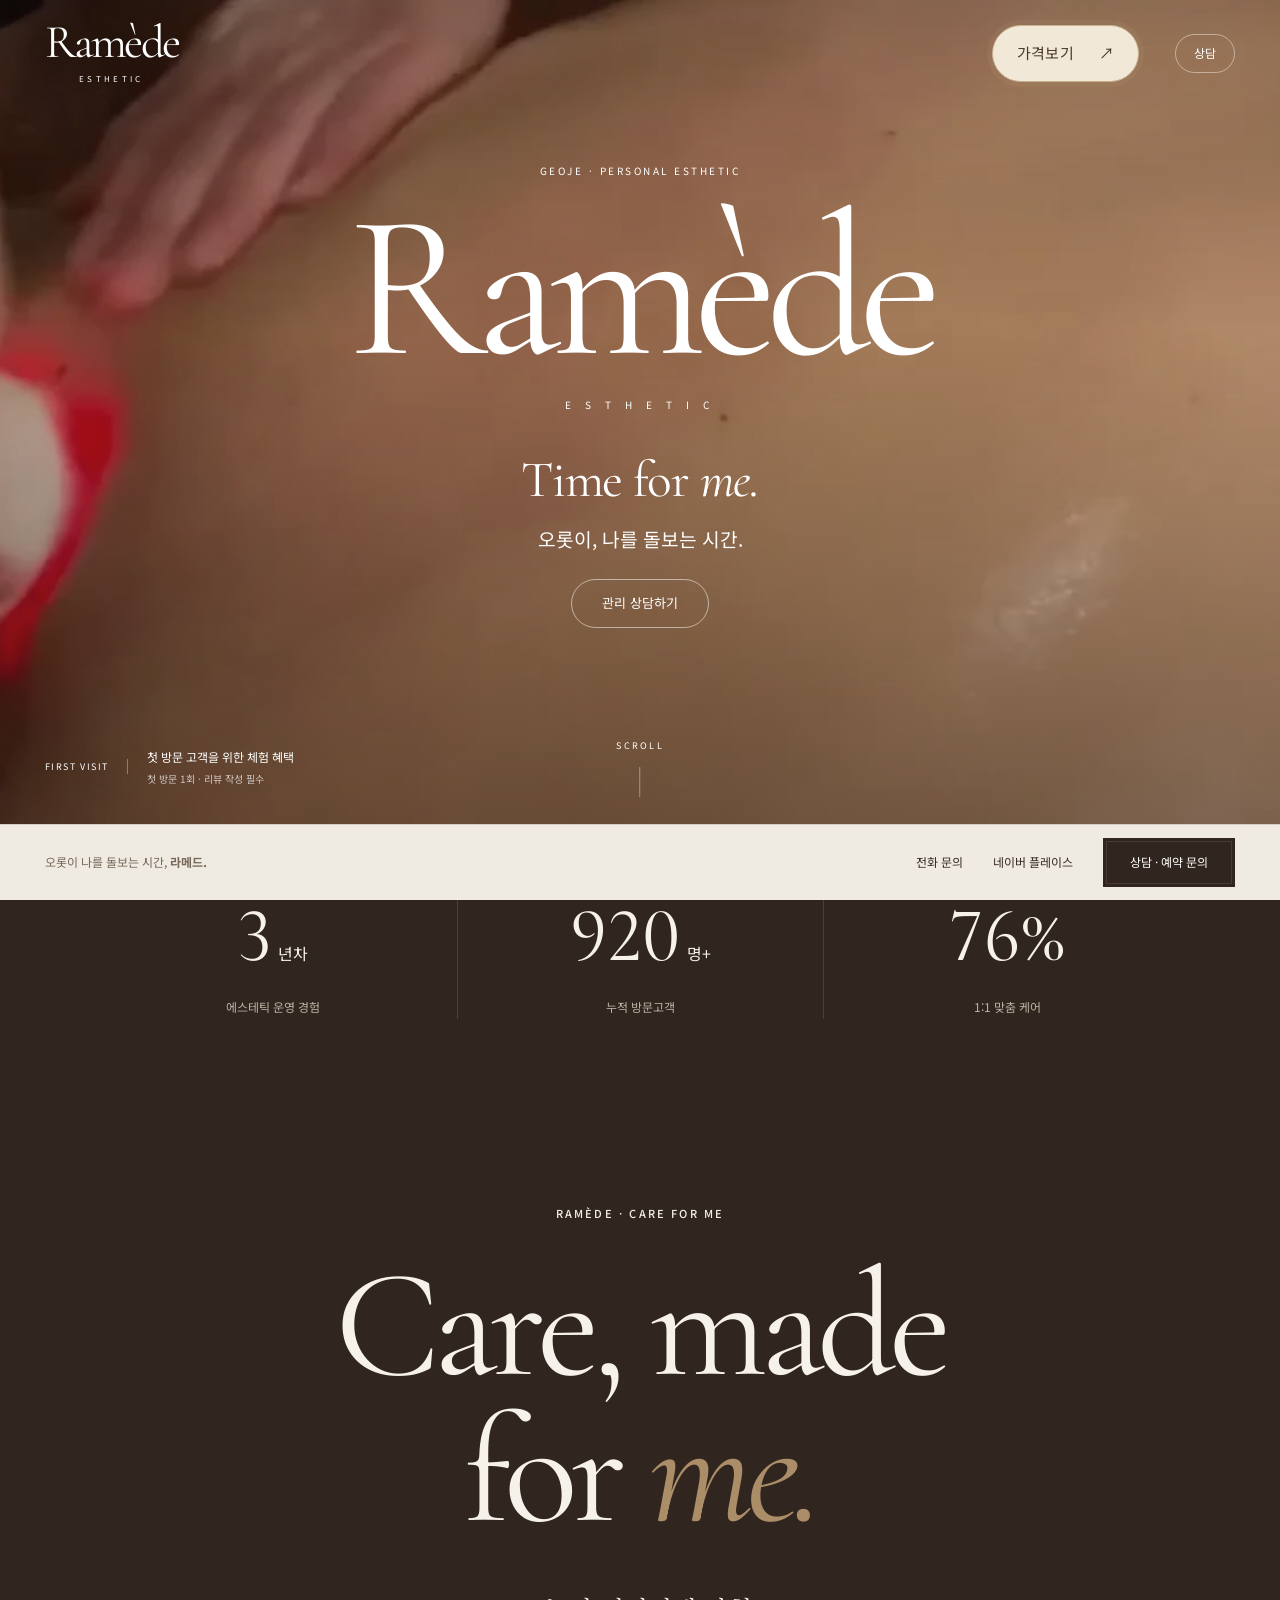
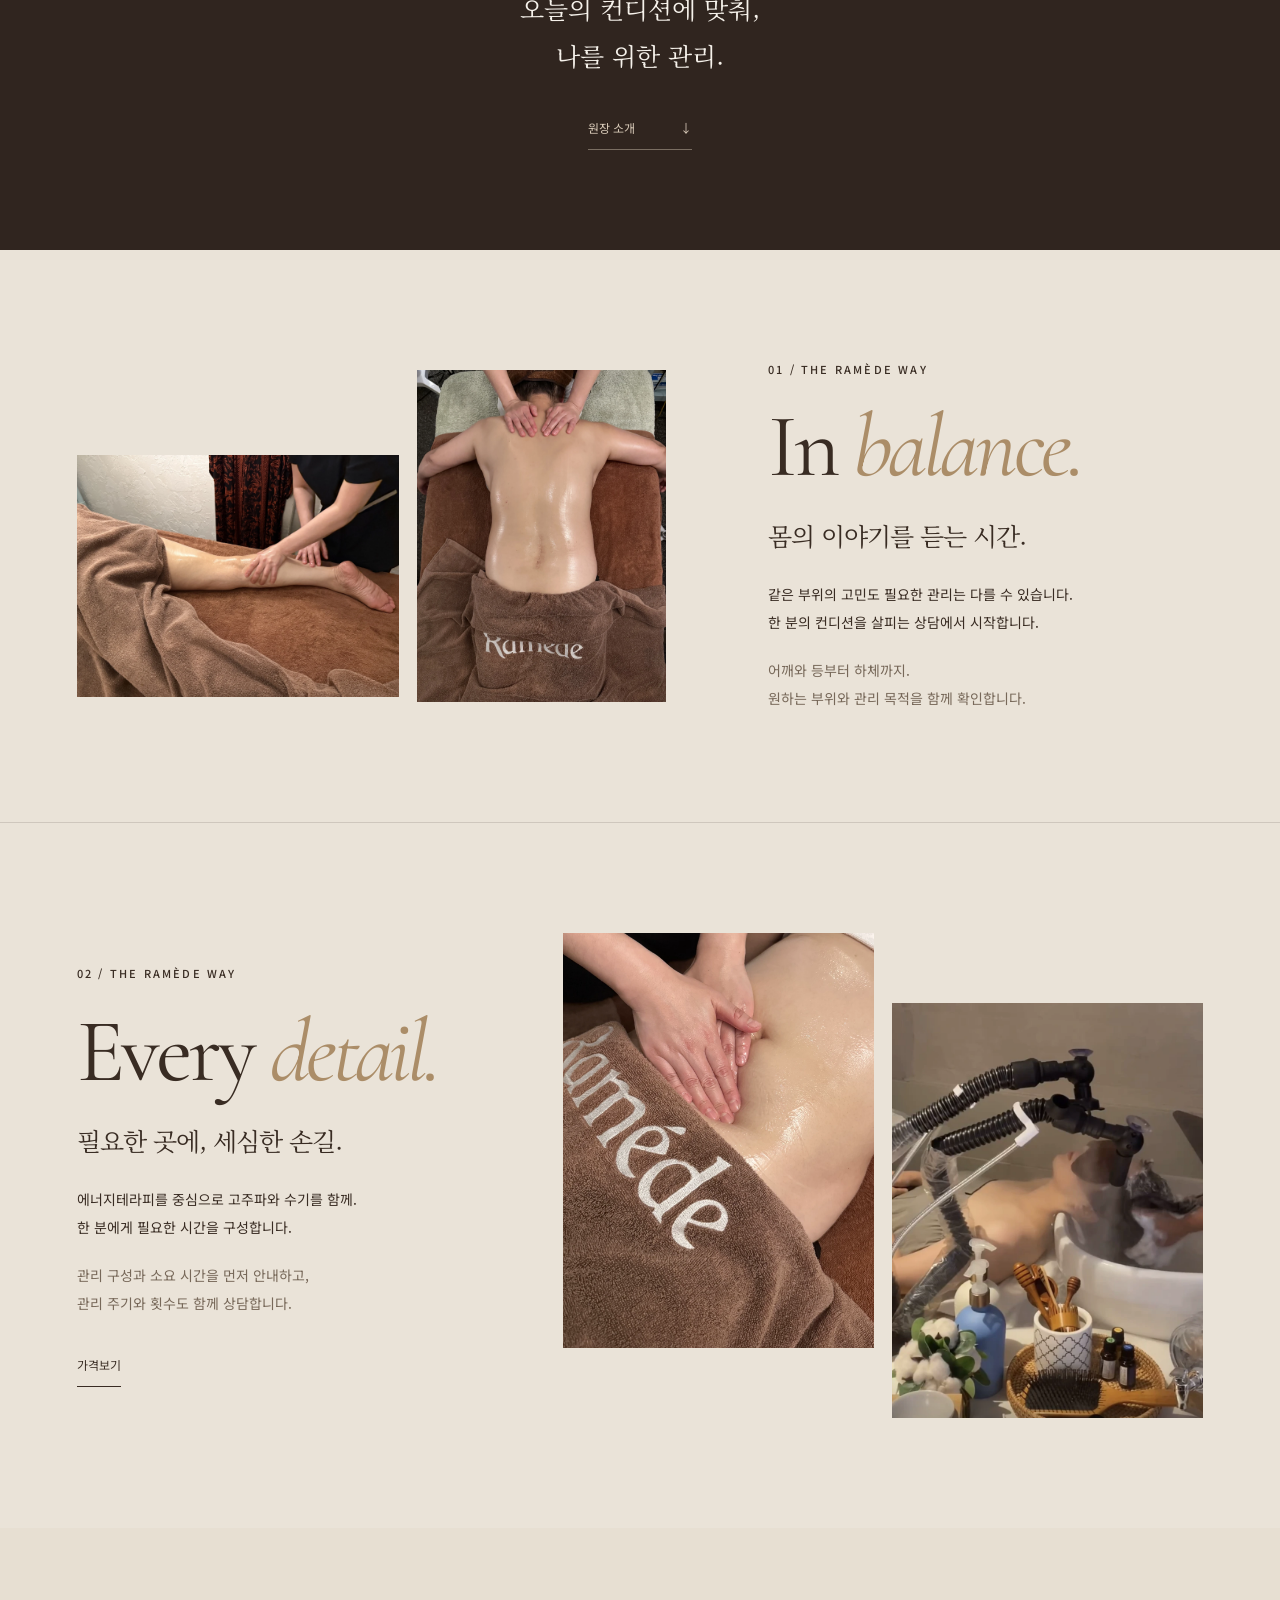
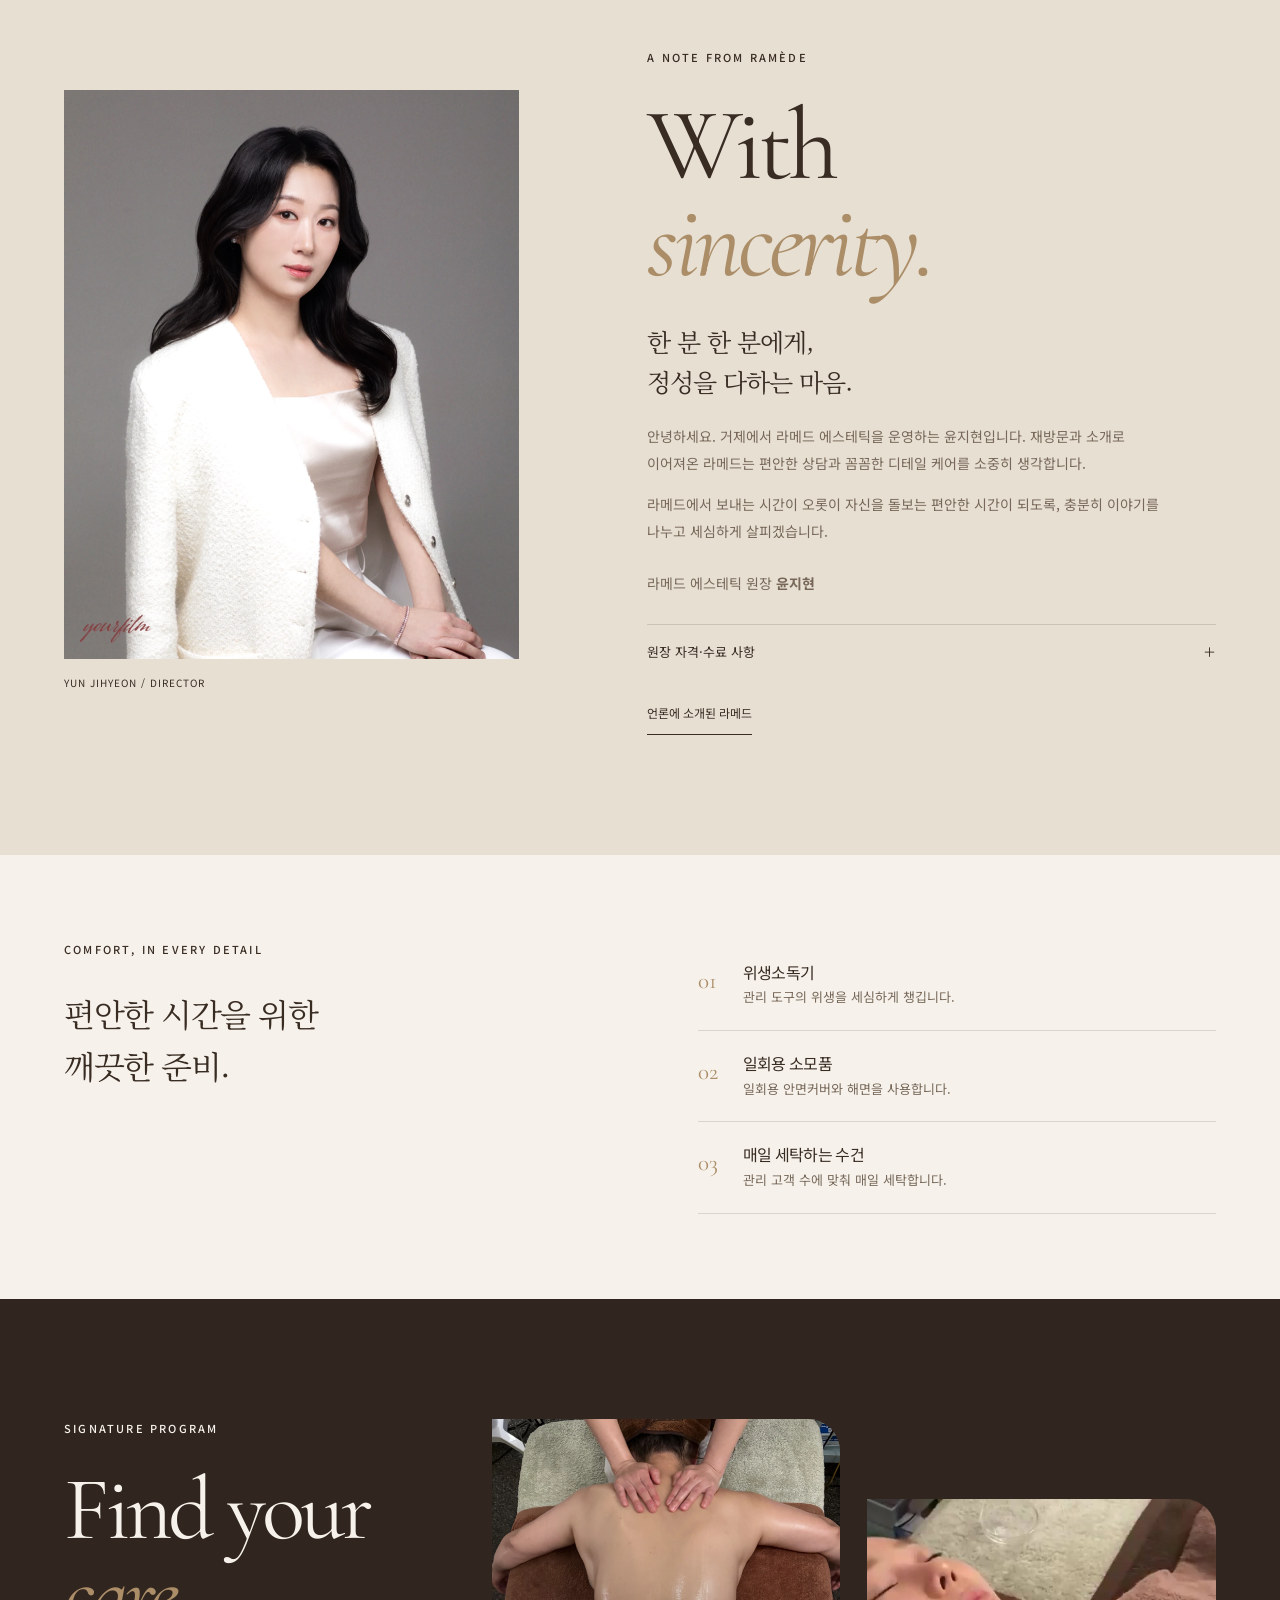
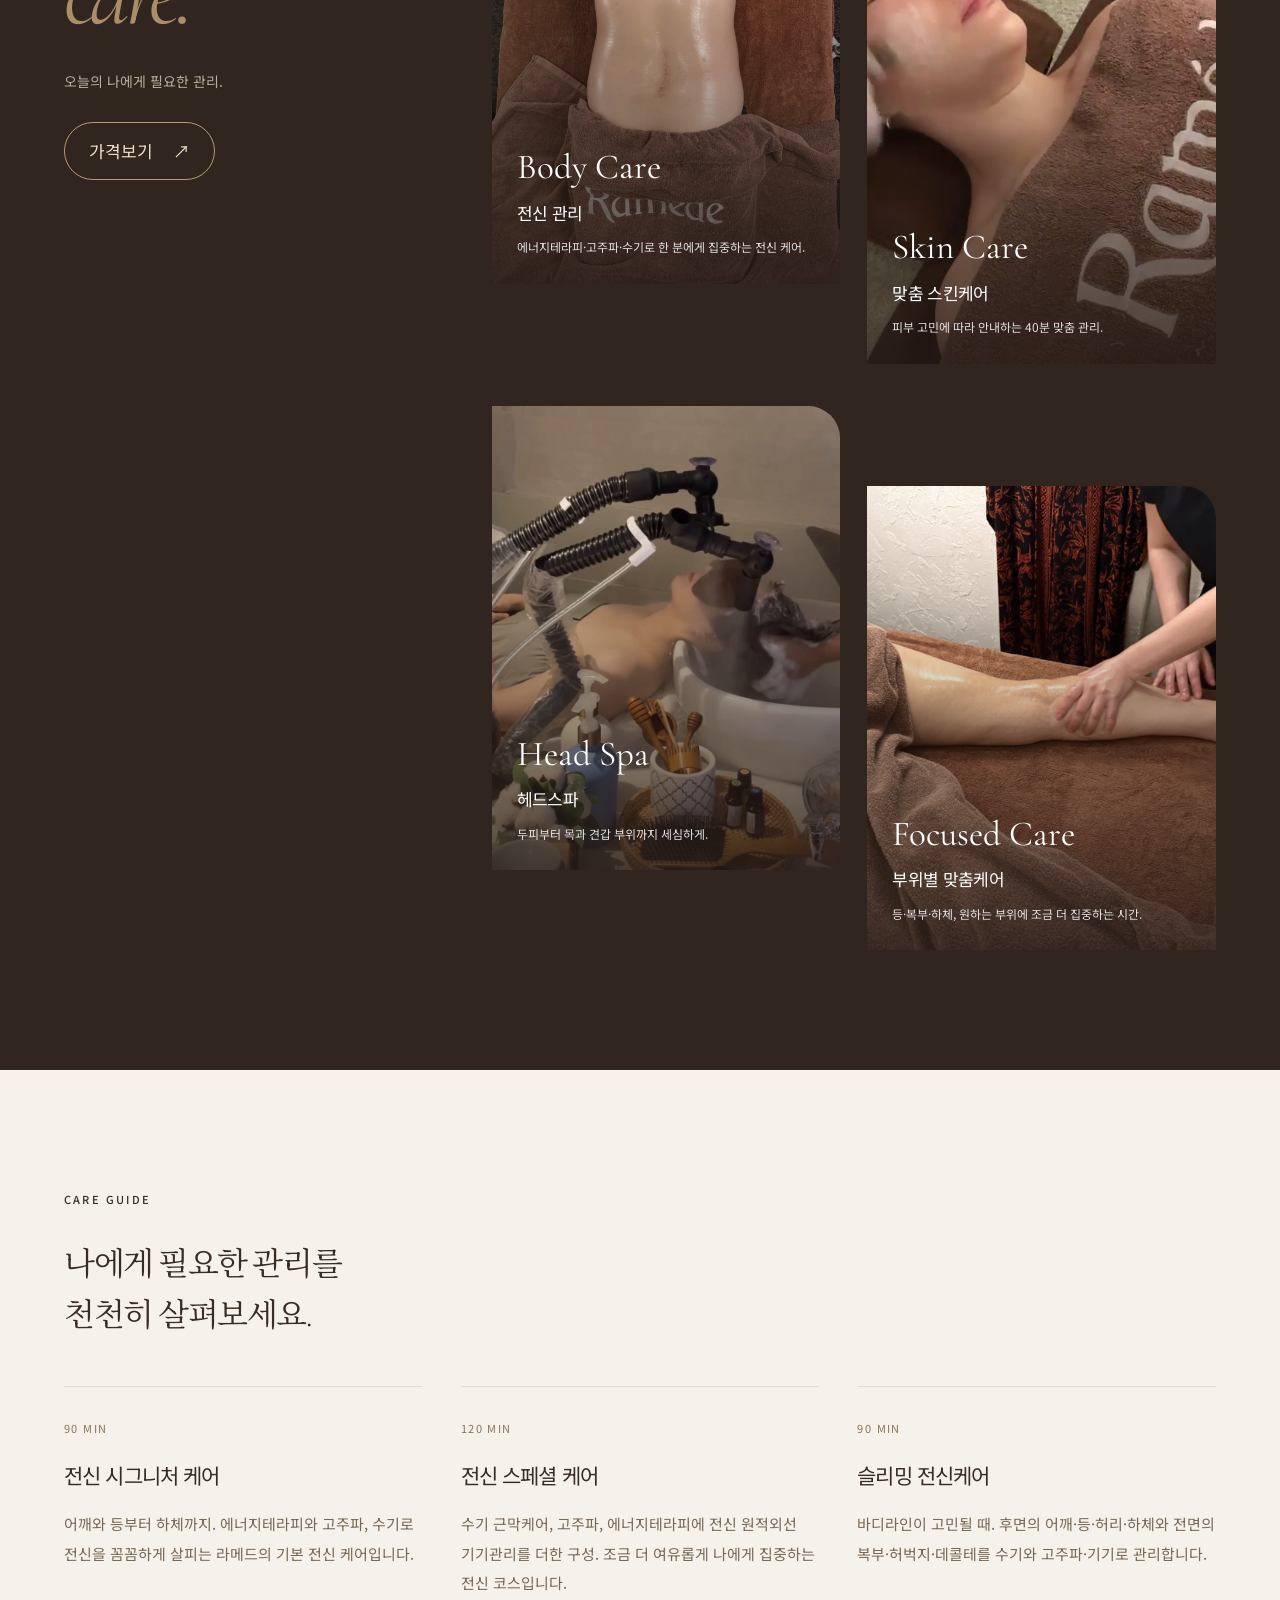
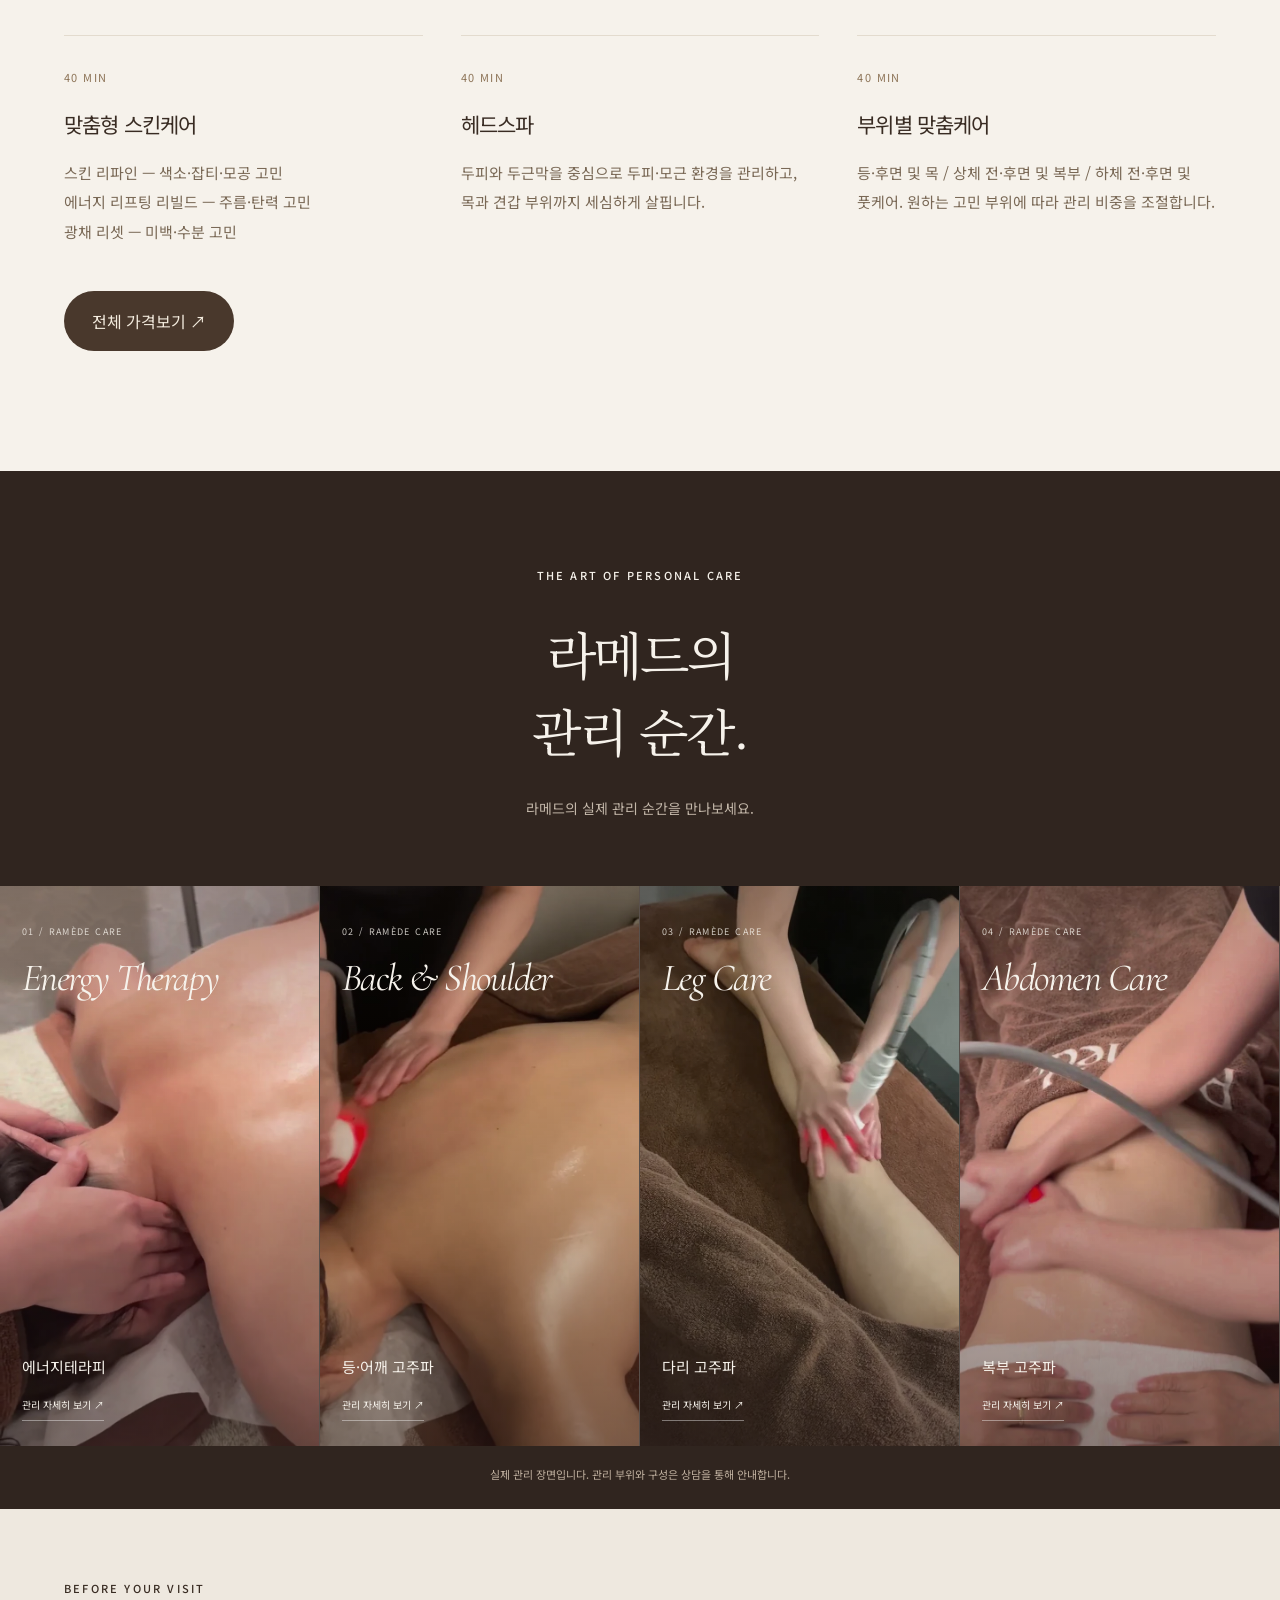
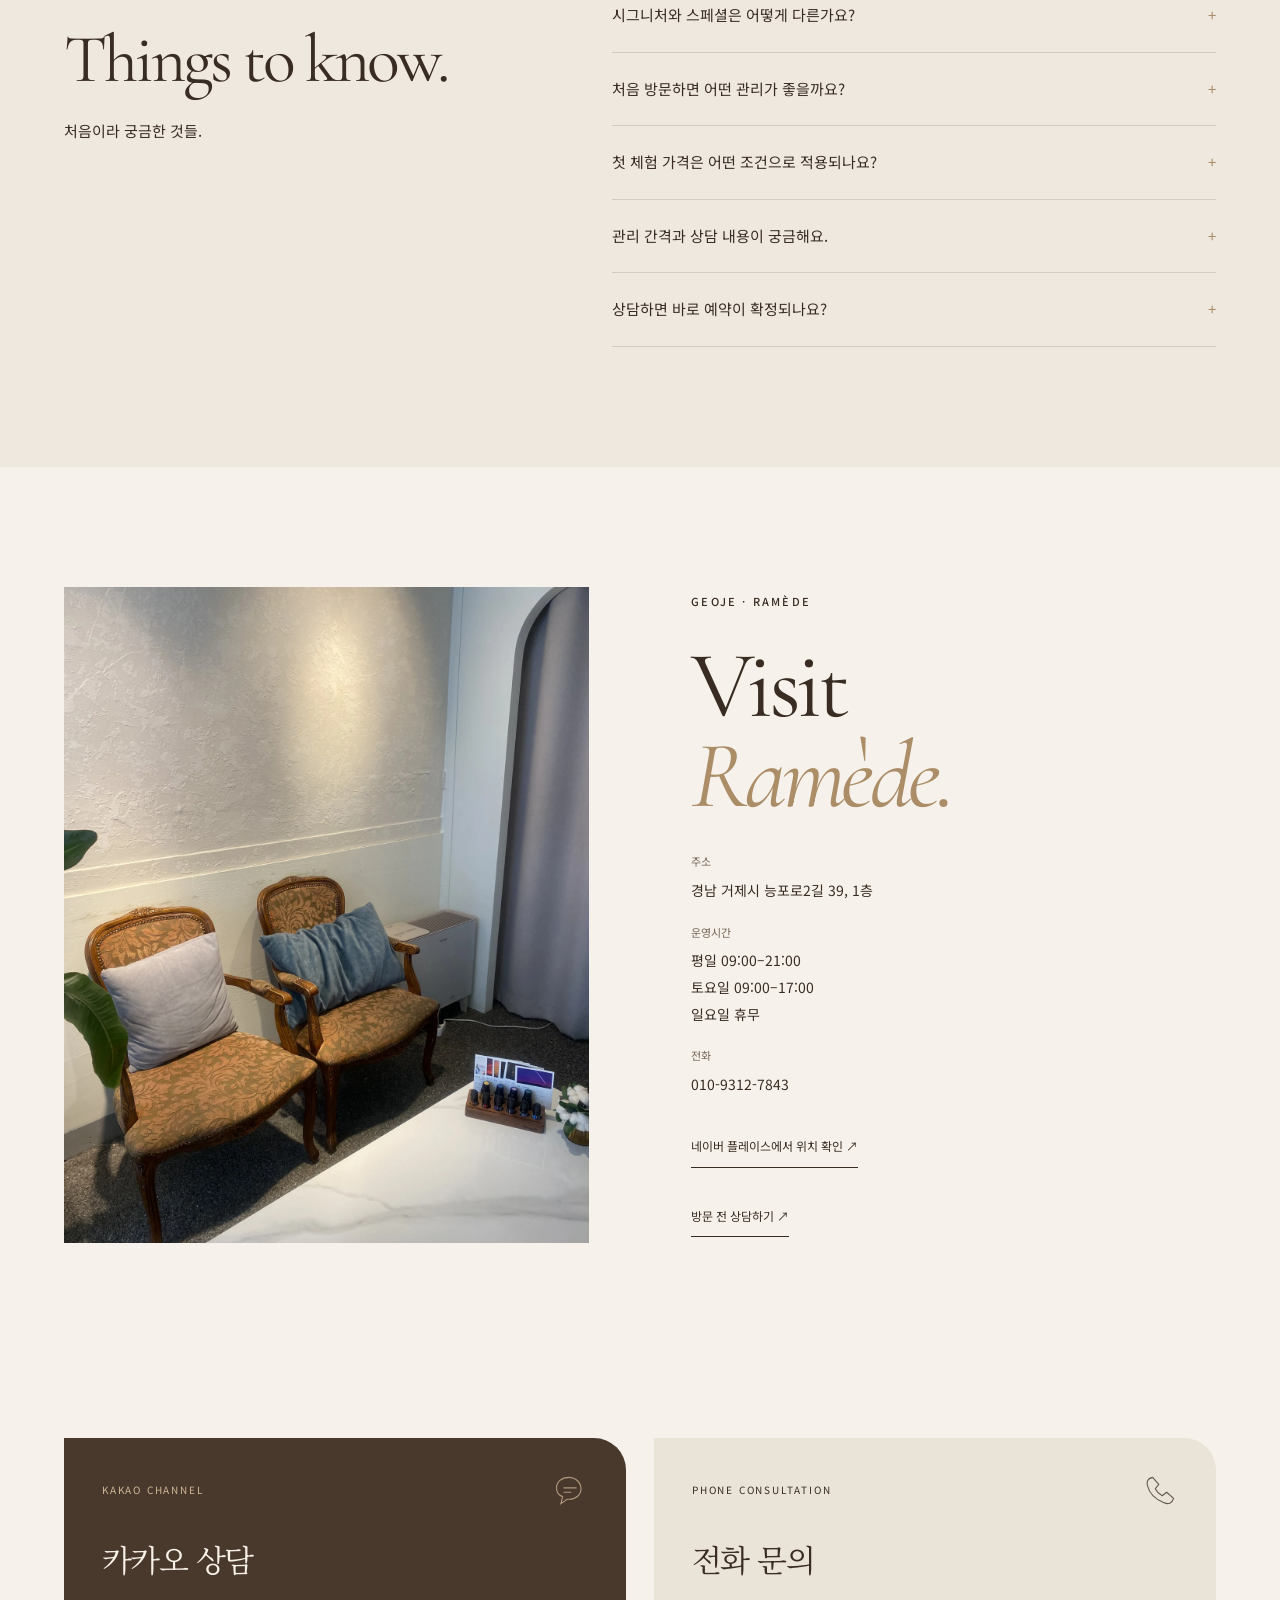
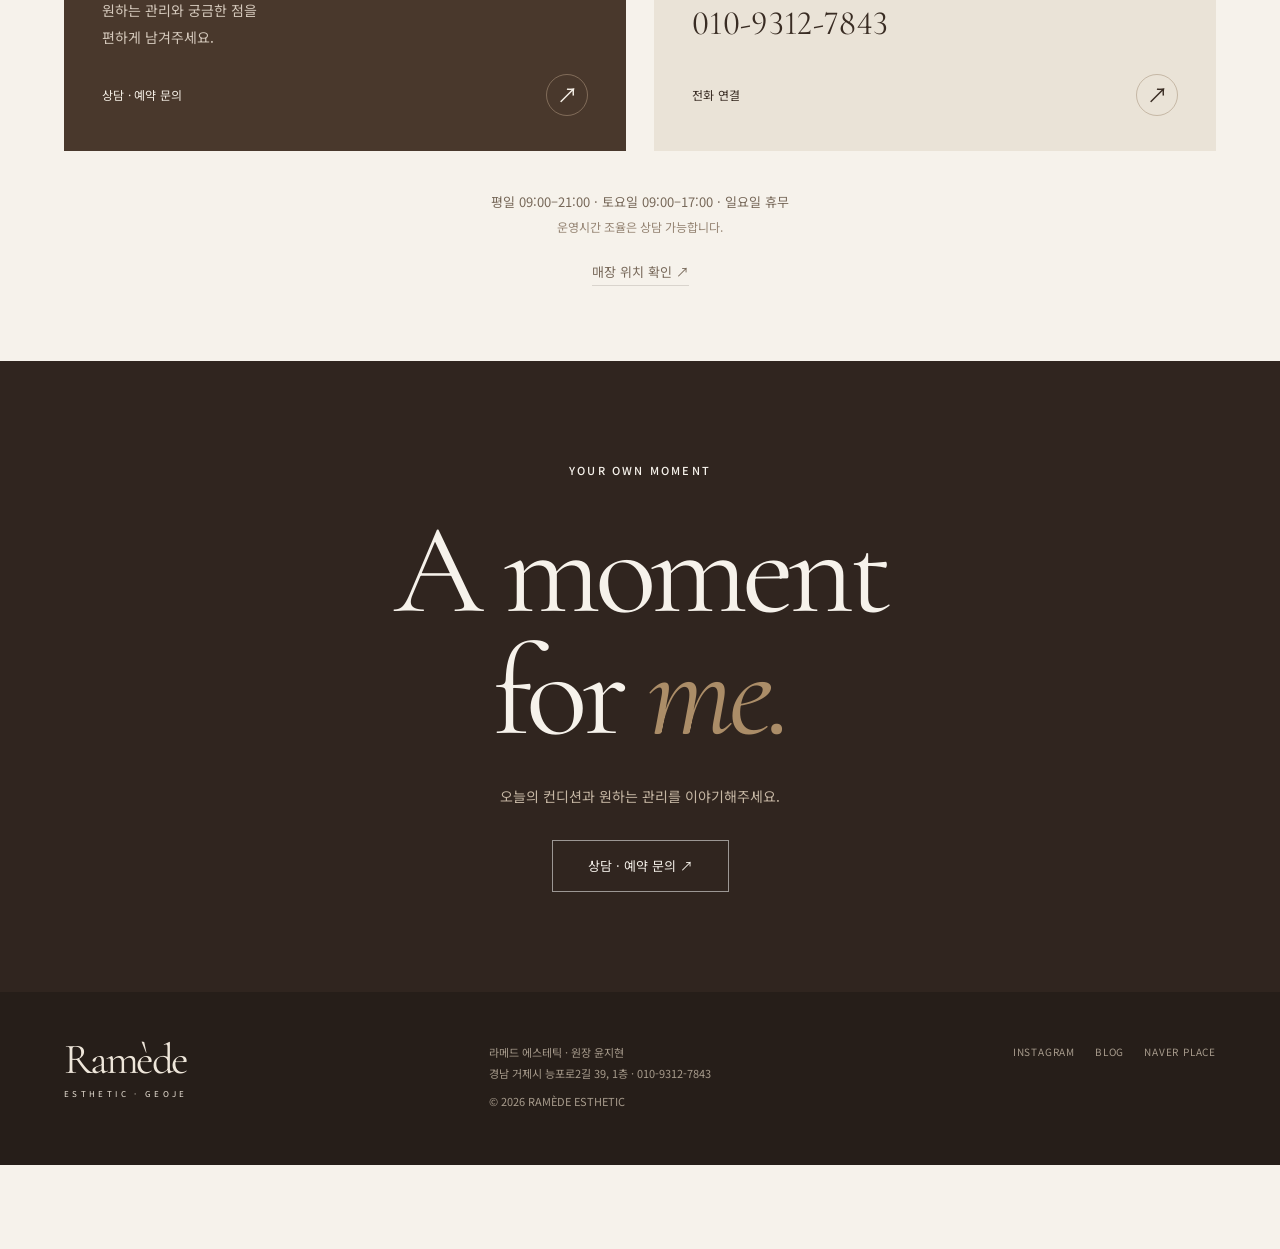
==== commit 04c232e7: "Add subtle 1.8-second bounce to footer actions r50" ====
--- a/index.html
+++ b/index.html
@@ -1,5 +1,5 @@
 <!doctype html>
-<html lang="ko"><head><meta charset="utf-8"><script>/* Set the initial position before content or fragment targets are parsed. */if('scrollRestoration' in history)history.scrollRestoration='manual';if(location.hash)history.replaceState(history.state,'',location.pathname+location.search);window.scrollTo({top:0,left:0,behavior:'instant'});window.addEventListener('pageshow',function(e){if(e.persisted)window.scrollTo({top:0,left:0,behavior:'instant'});});</script><meta name="viewport" content="width=device-width,initial-scale=1"><meta name="theme-color" content="#49382c"><title>라메드 에스테틱 | 거제, 오롯이 나를 돌보는 시간</title><meta name="description" content="한 분 한 분의 컨디션을 살피는 라메드 에스테틱. 거제 능포동 에너지테라피·고주파·수기·헤드스파·맞춤 스킨케어. 상담 및 프로그램 안내."><meta property="og:title" content="라메드 에스테틱"><meta property="og:description" content="오롯이 나를 돌보는 시간, 라메드"><link rel="icon" href="favicon.svg"><link rel="preconnect" href="https://fonts.googleapis.com"><link rel="preconnect" href="https://fonts.gstatic.com" crossorigin><link href="https://fonts.googleapis.com/css2?family=Cormorant+Garamond:ital,wght@0,400;0,500;1,400&family=Noto+Sans+KR:wght@400;500;600&family=Noto+Serif+KR:wght@400;500&display=swap" rel="stylesheet"><link rel="stylesheet" href="style.css?v=20261111-r49"><script defer src="script.js?v=20261111-r49"></script></head><body class="home"><a class="skip" href="#main">본문 바로가기</a><header class="site-header"><a class="logo" href="index.html" aria-label="라메드 처음으로">Ramède<span>ESTHETIC</span></a><nav class="desktop-nav" aria-label="주 메뉴"><a class="price-nav" href="program.html">가격보기 <span>↗</span></a></nav><a class="header-contact" href="https://pf.kakao.com/_sExnTn">상담</a><button class="menu-toggle" aria-label="전체 메뉴 열기" aria-expanded="false" aria-controls="full-menu"><span></span><span></span></button></header><main id="main"><section class="hero" aria-label="라메드 소개"><video class="hero-film" muted autoplay loop playsinline preload="auto" poster="hero-unified-desktop-r23.webp" aria-label="라메드의 실제 등 관리 영상"><source src="hero-unified-mobile-r23.mp4" media="(max-width:760px)" type="video/mp4"><source src="hero-unified-desktop-r23.mp4" type="video/mp4"></video><picture><source media="(max-width:760px)" srcset="hero-unified-mobile-r23.webp"><img class="motion-poster hero-poster" src="hero-unified-desktop-r23.webp" alt="라메드의 실제 등 관리 장면"></picture><div class="hero-shade"></div><div class="hero-center"><p class="hero-location">GEOJE · PERSONAL ESTHETIC</p><p class="hero-wordmark">Ramède</p><p class="hero-submark">E S T H E T I C</p><h1 class="hero-brand-line">Time for <em>me.</em></h1><p class="hero-brand-korean">오롯이, 나를 돌보는 시간.</p><a class="outline-link" href="https://pf.kakao.com/_sExnTn" target="_blank" rel="noopener">관리 상담하기 </a><a class="scroll-cue" href="#home-story"><span>SCROLL</span><i></i></a></div><a class="hero-event" href="program.html"><span>FIRST VISIT</span><div>첫 방문 고객을 위한 체험 혜택<small>첫 방문 1회 · 리뷰 작성 필수</small></div></a></section>
+<html lang="ko"><head><meta charset="utf-8"><script>/* Set the initial position before content or fragment targets are parsed. */if('scrollRestoration' in history)history.scrollRestoration='manual';if(location.hash)history.replaceState(history.state,'',location.pathname+location.search);window.scrollTo({top:0,left:0,behavior:'instant'});window.addEventListener('pageshow',function(e){if(e.persisted)window.scrollTo({top:0,left:0,behavior:'instant'});});</script><meta name="viewport" content="width=device-width,initial-scale=1"><meta name="theme-color" content="#49382c"><title>라메드 에스테틱 | 거제, 오롯이 나를 돌보는 시간</title><meta name="description" content="한 분 한 분의 컨디션을 살피는 라메드 에스테틱. 거제 능포동 에너지테라피·고주파·수기·헤드스파·맞춤 스킨케어. 상담 및 프로그램 안내."><meta property="og:title" content="라메드 에스테틱"><meta property="og:description" content="오롯이 나를 돌보는 시간, 라메드"><link rel="icon" href="favicon.svg"><link rel="preconnect" href="https://fonts.googleapis.com"><link rel="preconnect" href="https://fonts.gstatic.com" crossorigin><link href="https://fonts.googleapis.com/css2?family=Cormorant+Garamond:ital,wght@0,400;0,500;1,400&family=Noto+Sans+KR:wght@400;500;600&family=Noto+Serif+KR:wght@400;500&display=swap" rel="stylesheet"><link rel="stylesheet" href="style.css?v=20261112-r50"><script defer src="script.js?v=20261112-r50"></script></head><body class="home"><a class="skip" href="#main">본문 바로가기</a><header class="site-header"><a class="logo" href="index.html" aria-label="라메드 처음으로">Ramède<span>ESTHETIC</span></a><nav class="desktop-nav" aria-label="주 메뉴"><a class="price-nav" href="program.html">가격보기 <span>↗</span></a></nav><a class="header-contact" href="https://pf.kakao.com/_sExnTn">상담</a><button class="menu-toggle" aria-label="전체 메뉴 열기" aria-expanded="false" aria-controls="full-menu"><span></span><span></span></button></header><main id="main"><section class="hero" aria-label="라메드 소개"><video class="hero-film" muted autoplay loop playsinline preload="auto" poster="hero-unified-desktop-r23.webp" aria-label="라메드의 실제 등 관리 영상"><source src="hero-unified-mobile-r23.mp4" media="(max-width:760px)" type="video/mp4"><source src="hero-unified-desktop-r23.mp4" type="video/mp4"></video><picture><source media="(max-width:760px)" srcset="hero-unified-mobile-r23.webp"><img class="motion-poster hero-poster" src="hero-unified-desktop-r23.webp" alt="라메드의 실제 등 관리 장면"></picture><div class="hero-shade"></div><div class="hero-center"><p class="hero-location">GEOJE · PERSONAL ESTHETIC</p><p class="hero-wordmark">Ramède</p><p class="hero-submark">E S T H E T I C</p><h1 class="hero-brand-line">Time for <em>me.</em></h1><p class="hero-brand-korean">오롯이, 나를 돌보는 시간.</p><a class="outline-link" href="https://pf.kakao.com/_sExnTn" target="_blank" rel="noopener">관리 상담하기 </a><a class="scroll-cue" href="#home-story"><span>SCROLL</span><i></i></a></div><a class="hero-event" href="program.html"><span>FIRST VISIT</span><div>첫 방문 고객을 위한 체험 혜택<small>첫 방문 1회 · 리뷰 작성 필수</small></div></a></section>
 <section class="facts" id="facts" aria-label="라메드의 관리 원칙"><div class="fact-item" style="--fact-order:0"><span class="sr-only">운영 4년 차</span><span class="fact-value" aria-hidden="true"><span data-count-to="4">4</span><span class="fact-unit">년차</span></span><p>에스테틱 운영 경험</p></div><div class="fact-item" style="--fact-order:1"><span class="sr-only">누적 방문고객 1200명 이상</span><span class="fact-value" aria-hidden="true"><span data-count-to="1200" data-count-format="ko-KR">1,200</span><span class="fact-unit">명+</span></span><p>누적 방문고객</p></div><div class="fact-item" style="--fact-order:2"><span class="sr-only">100퍼센트 1대1 맞춤 케어</span><span class="fact-value" aria-hidden="true"><span data-count-to="100">100</span>%</span><p>1:1 맞춤 케어</p></div></section>
 <section class="home-story" id="home-story"><p class="small-label reveal">RAMÈDE · CARE FOR ME</p><h2 class="reveal">Care, made<br>for <em>me.</em></h2><p class="reveal">오늘의 컨디션에 맞춰,<br>나를 위한 관리.</p><a class="underlined reveal" href="#director">원장 소개 <span>↓</span></a></section><div class="philosophy" id="our-way"><section class="balance feature"><div class="balance-photos reveal"><figure><img src="balance-small.webp" width="1600" height="1200" alt="라메드의 실제 하체 수기 관리 사진" loading="lazy"></figure><figure><img src="balance-large.webp" width="1350" height="1800" alt="라메드의 실제 등과 어깨 수기 관리 사진" loading="lazy"></figure></div><div class="feature-copy reveal"><p class="section-no">01 / THE RAMÈDE WAY</p><h2>In <em>balance.</em></h2><h3>몸의 이야기를 듣는 시간.</h3><p>같은 부위의 고민도 필요한 관리는 다를 수 있습니다.<br>한 분의 컨디션을 살피는 상담에서 시작합니다.</p><p class="subtle">어깨와 등부터 하체까지.<br>원하는 부위와 관리 목적을 함께 확인합니다.</p></div></section>
 <section class="detail feature"><div class="feature-copy reveal"><p class="section-no">02 / THE RAMÈDE WAY</p><h2>Every <em>detail.</em></h2><h3>필요한 곳에, 세심한 손길.</h3><p>에너지테라피를 중심으로 고주파와 수기를 함께.<br>한 분에게 필요한 시간을 구성합니다.</p><p class="subtle">관리 구성과 소요 시간을 먼저 안내하고,<br>관리 주기와 횟수도 함께 상담합니다.</p><a class="underlined" href="program.html">가격보기</a></div><div class="detail-photo reveal"><img src="selected-photo-2-20261104.webp" alt="라메드의 실제 관리 손길" loading="lazy"><img src="detail-headspa-clean.webp" alt="라메드의 실제 헤드스파 관리 장면" loading="lazy"></div></section>
--- a/style.css
+++ b/style.css
@@ -52,3 +52,6 @@
 @media(max-width:760px){.site-header{gap:10px}.desktop-nav .price-nav{padding:10px 17px;gap:12px;font-size:13px}.header-contact{display:none}.site-header .logo{font-size:35px}.balance-photos{gap:12px}.director{padding-top:65px;padding-bottom:65px}}
 
 .care-guide-grid{display:grid;grid-template-columns:repeat(3,1fr);gap:38px;margin:45px 0}.care-guide-grid article{padding-top:24px;border-top:1px solid #a9947940}.care-guide-grid span{font-size:11px;letter-spacing:.13em;color:#8c7356}.care-guide-grid h3{font-size:21px;margin:17px 0}.care-guide-grid p{font-size:15px;line-height:1.95;color:#796855}.care-guide h2{font-size:32px;line-height:1.6}.guide-price{display:inline-block;background:#49382c;color:#f4ecdf;padding:15px 28px;border-radius:30px}.price-conditions{background:var(--dark);color:var(--paper);text-align:center}.price-conditions h2{font-size:28px}.price-conditions p{line-height:2;margin:25px 0}.location-details img{width:100%}.home-program .care-category{cursor:default}@media(max-width:760px){.care-guide-grid{grid-template-columns:1fr;gap:20px}.care-guide h2{font-size:25px}.care-guide-grid h3{font-size:20px}}
+
+/* r50: quiet 1.8-second bounce on all three fixed actions. */
+.fixed-bar>a{animation:fixed-action-bounce 1.8s ease-in-out infinite;transform-origin:center center}.fixed-bar>a:nth-of-type(2){animation-delay:.12s}.fixed-bar>a:nth-of-type(3){animation-delay:.24s}@keyframes fixed-action-bounce{0%,18%,55%,100%{transform:translateY(0)}32%{transform:translateY(-3px)}43%{transform:translateY(0)}49%{transform:translateY(-1px)}}.fixed-bar>a:hover,.fixed-bar>a:focus-visible,.fixed-bar>a:active{animation-play-state:paused}
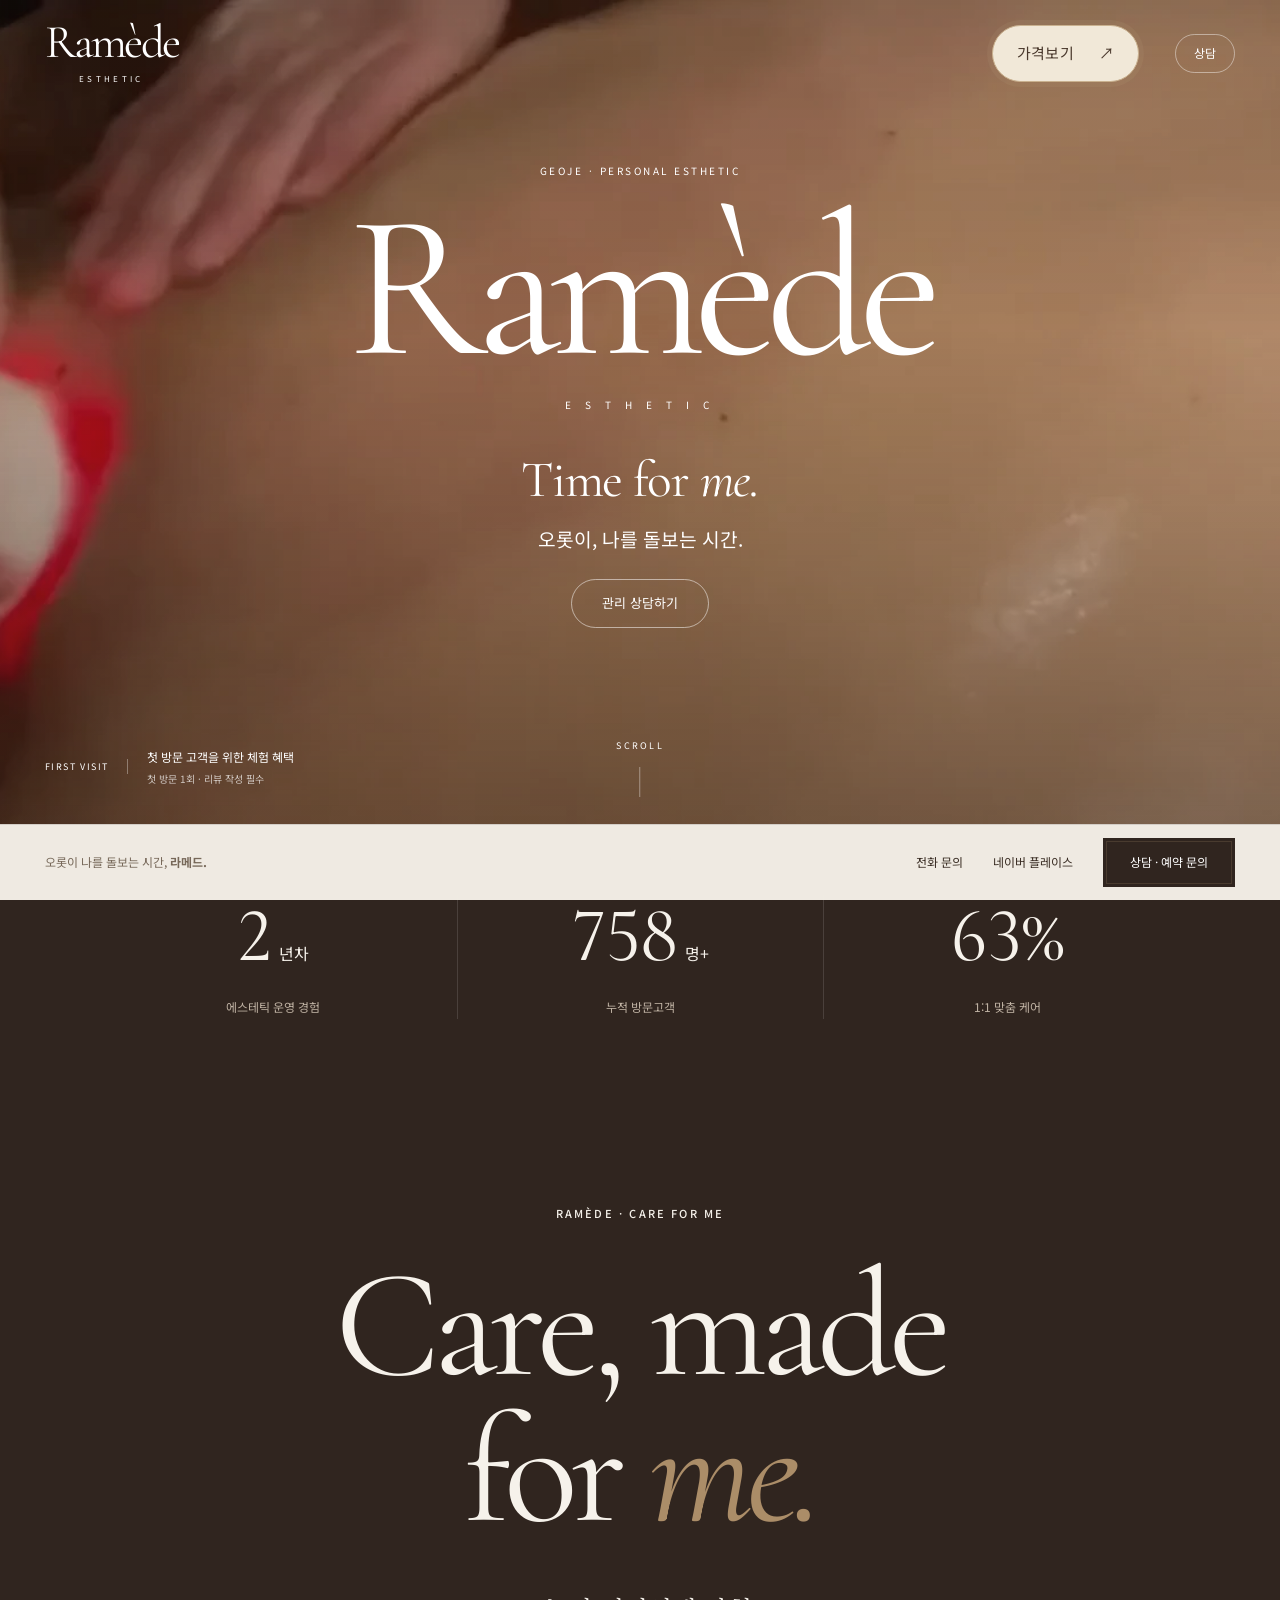
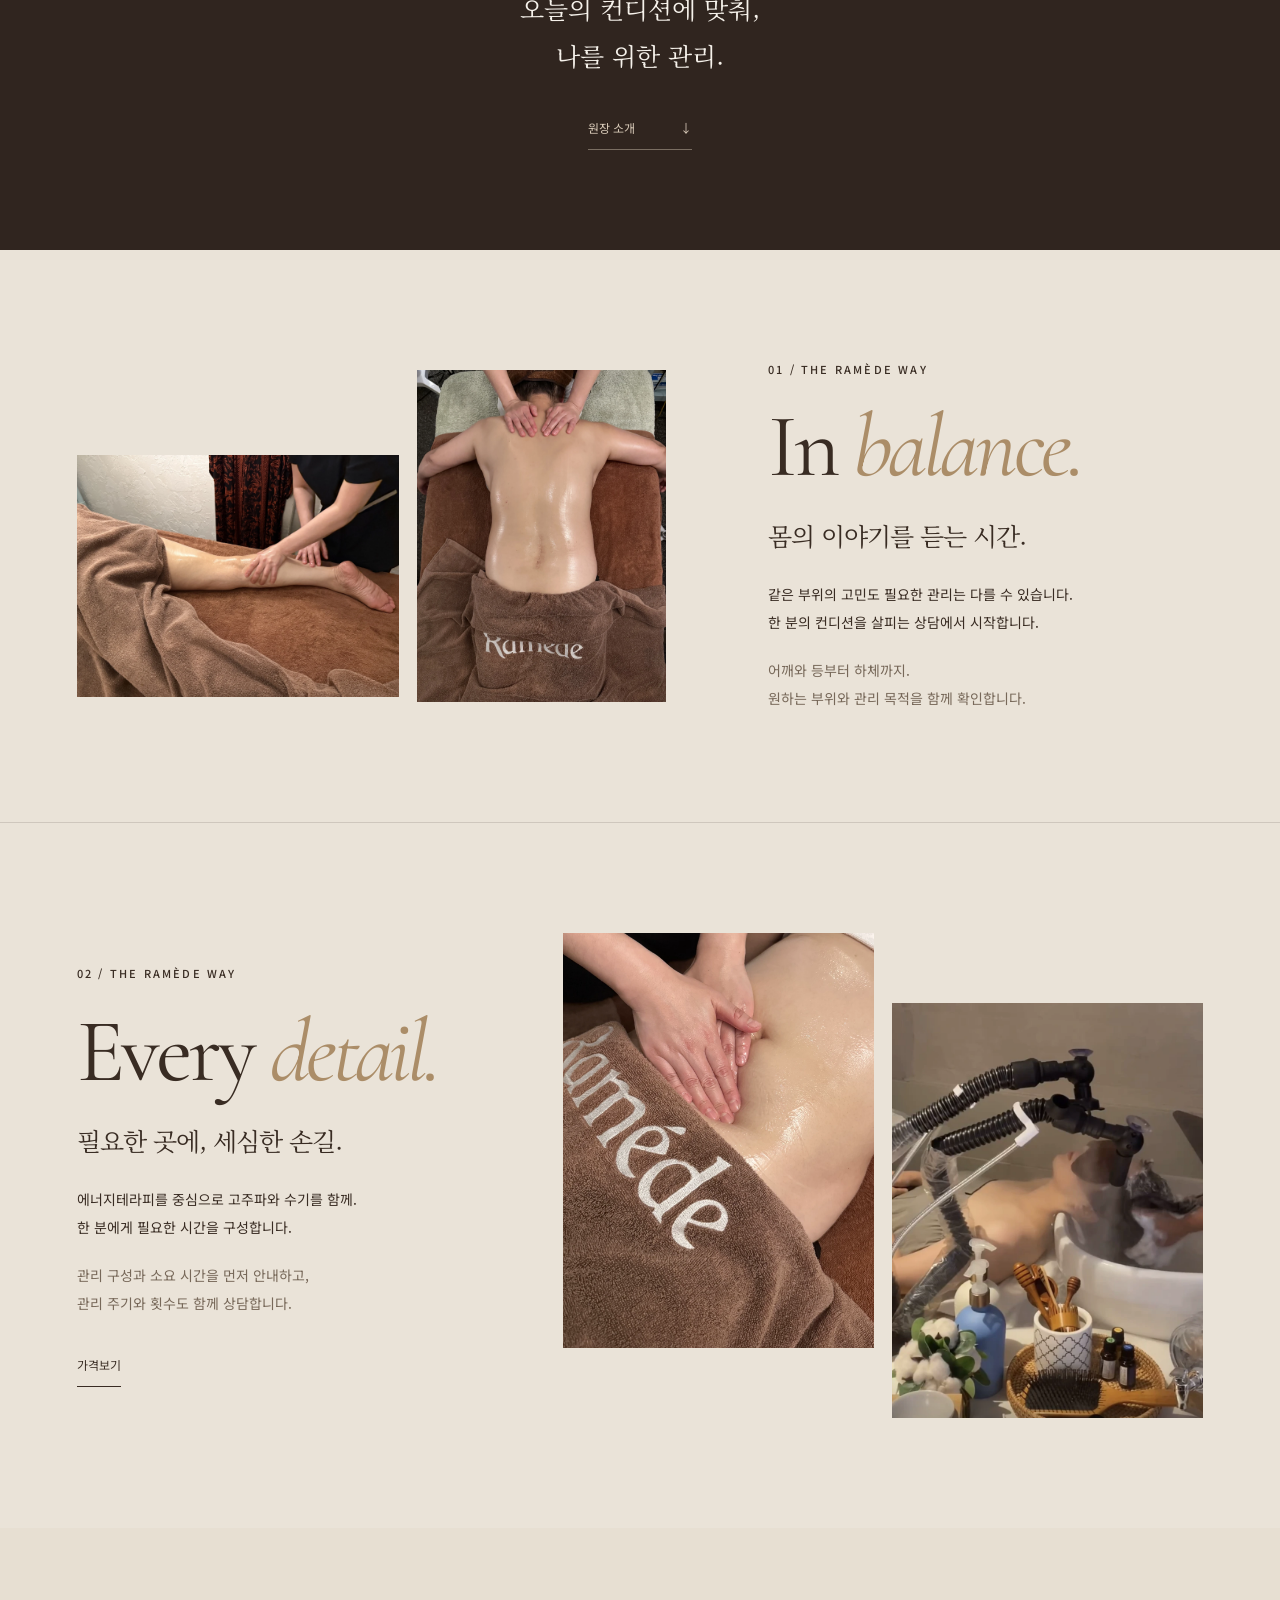
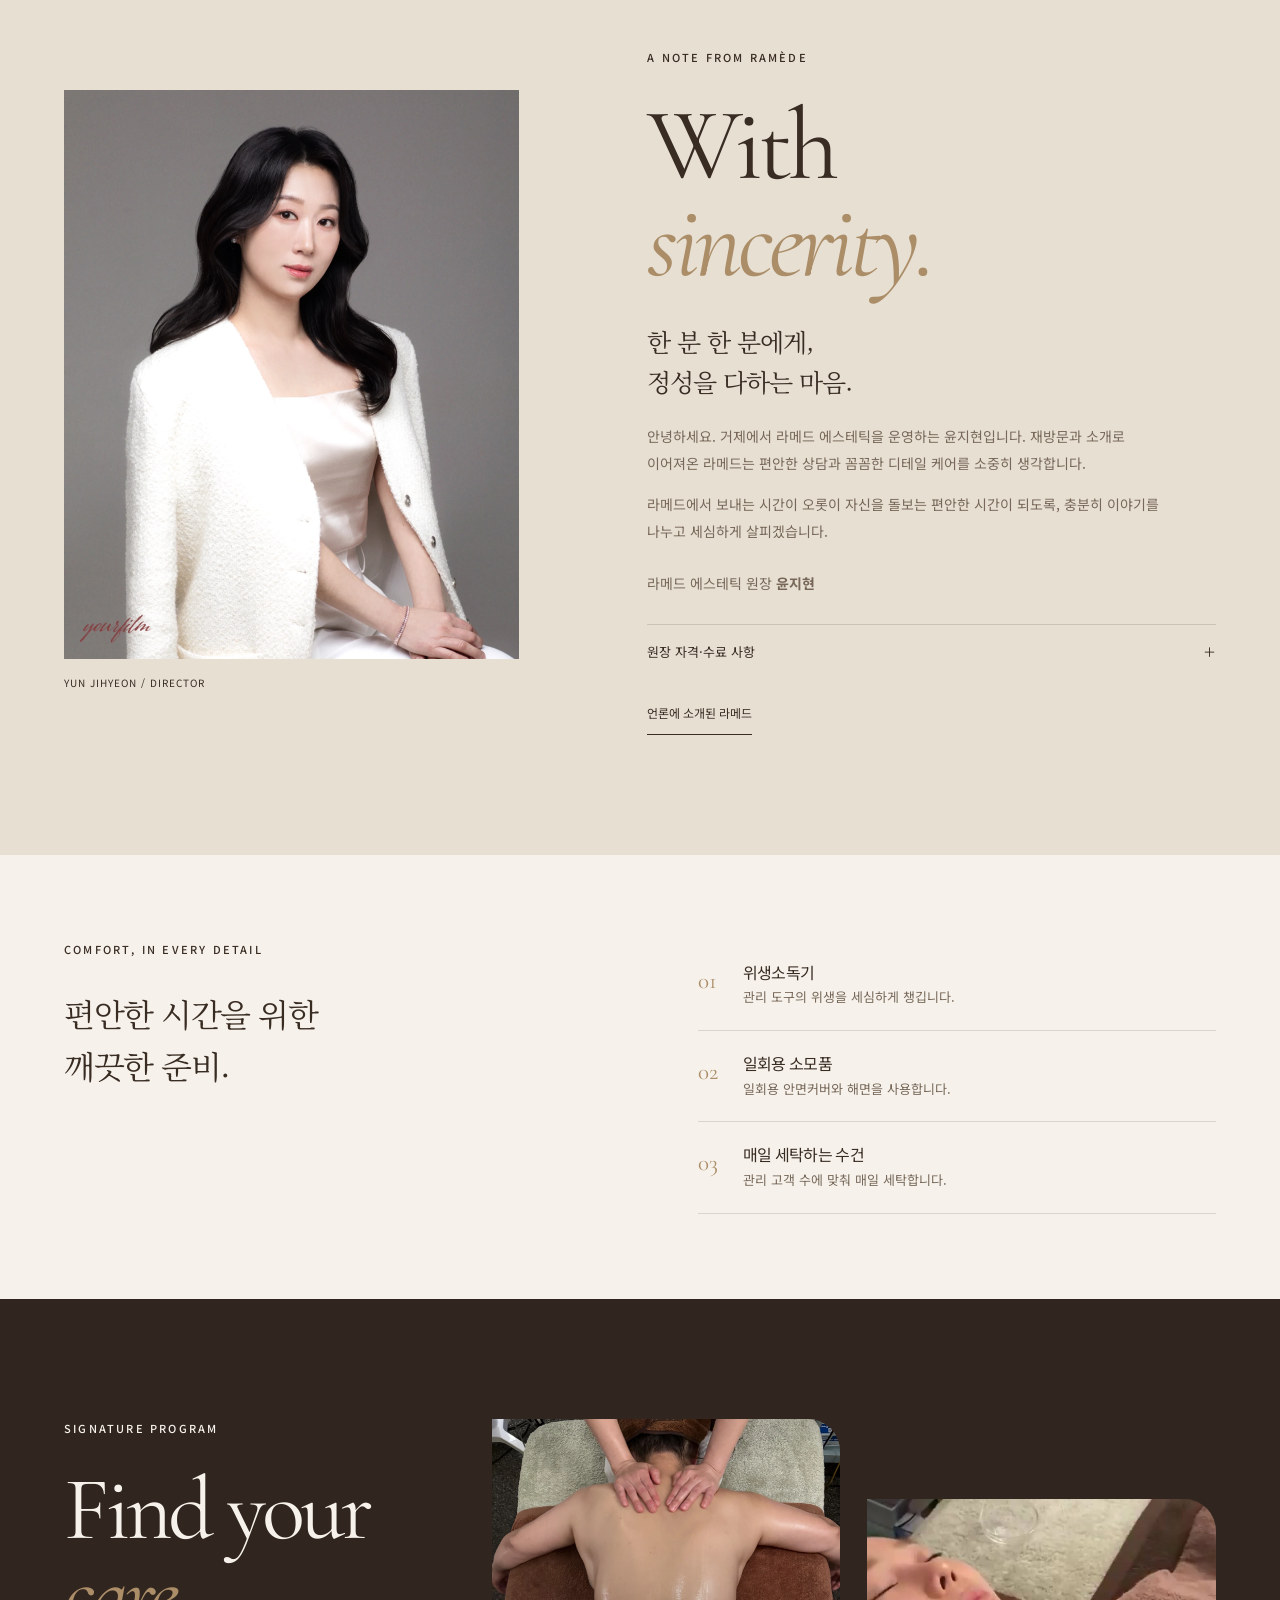
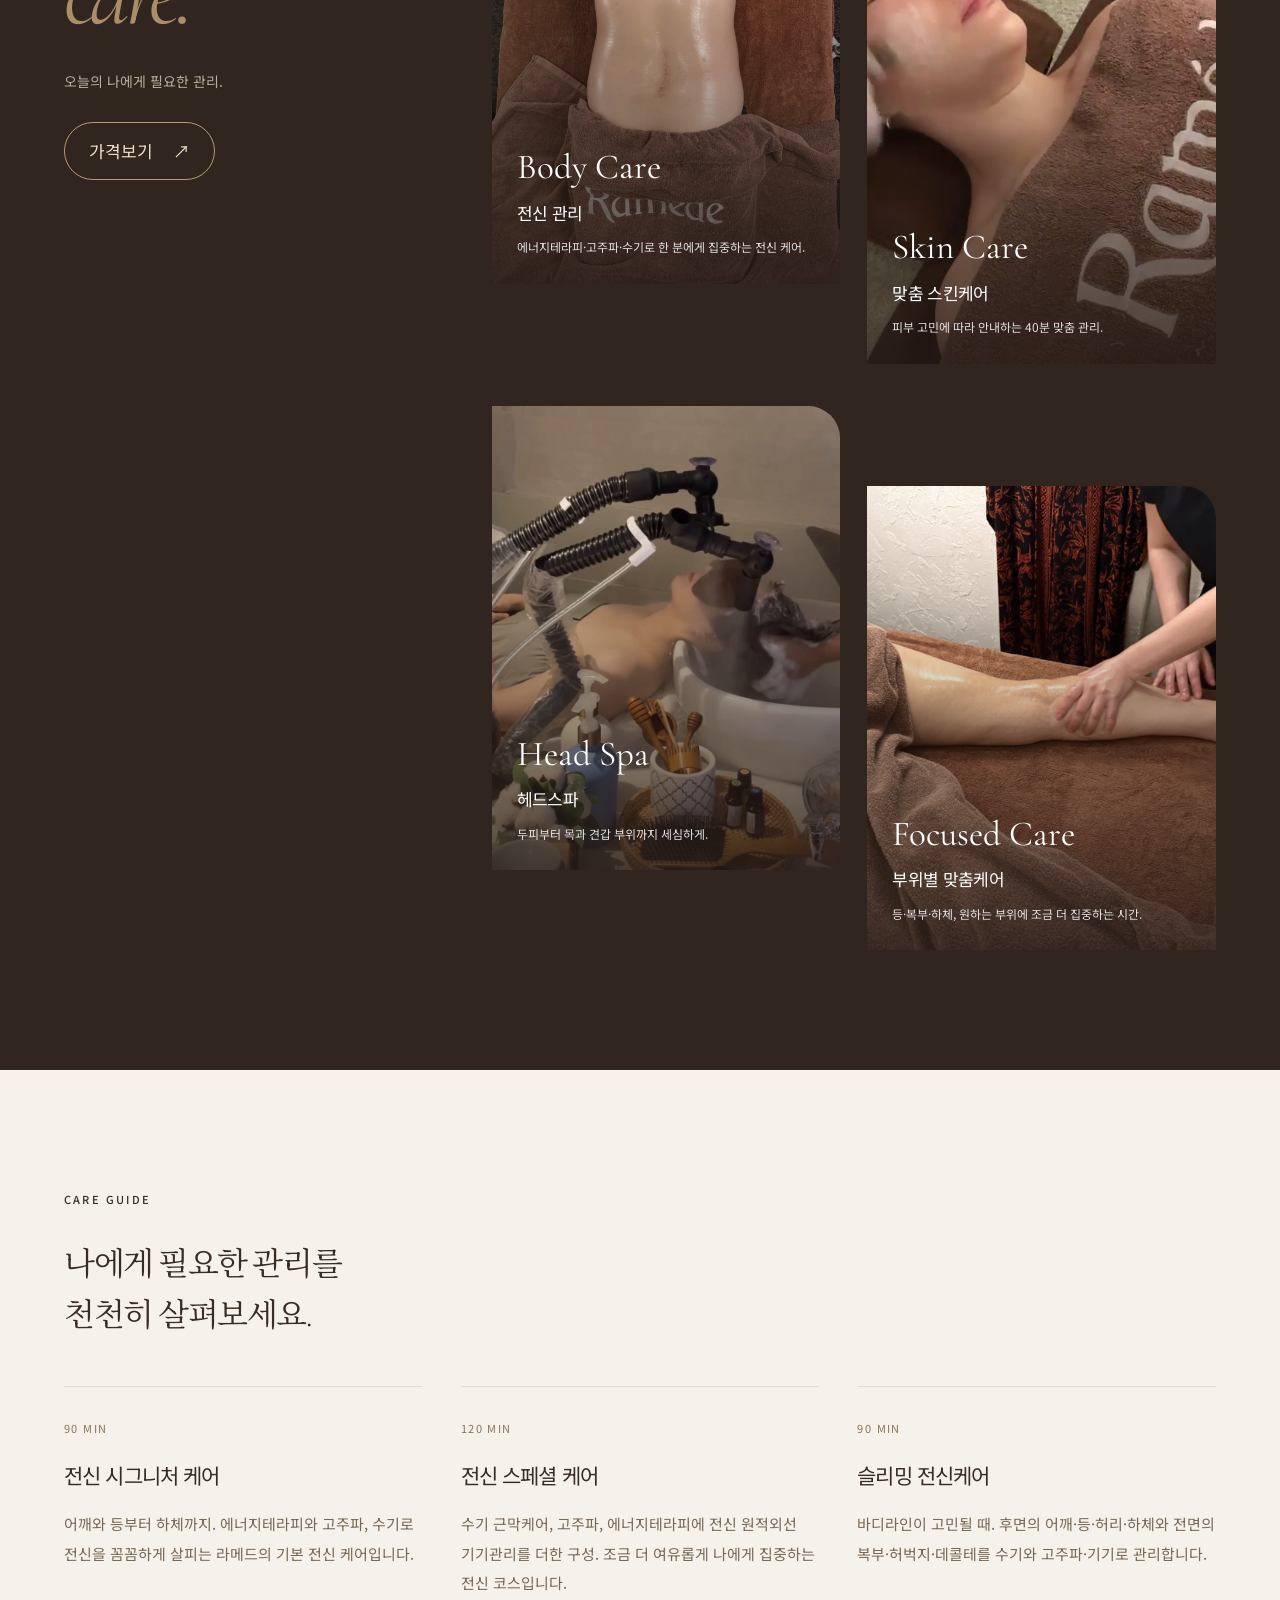
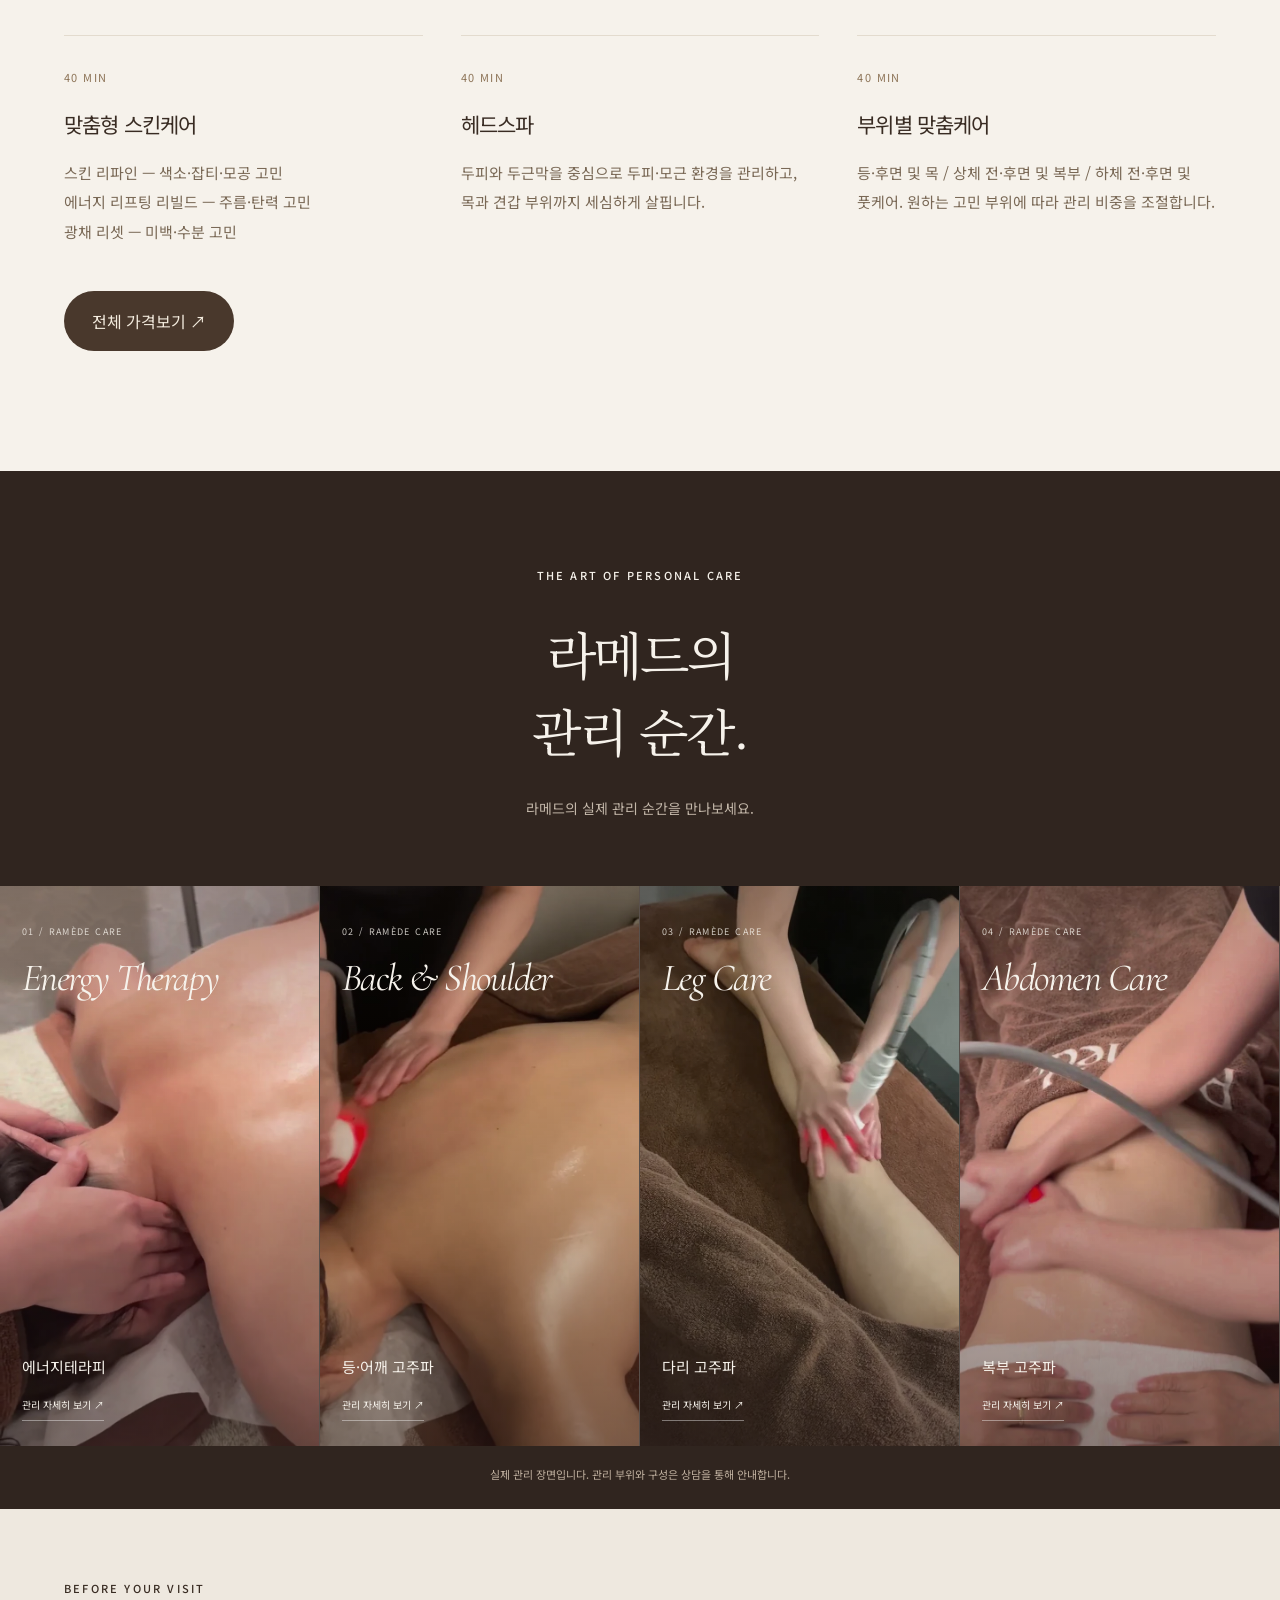
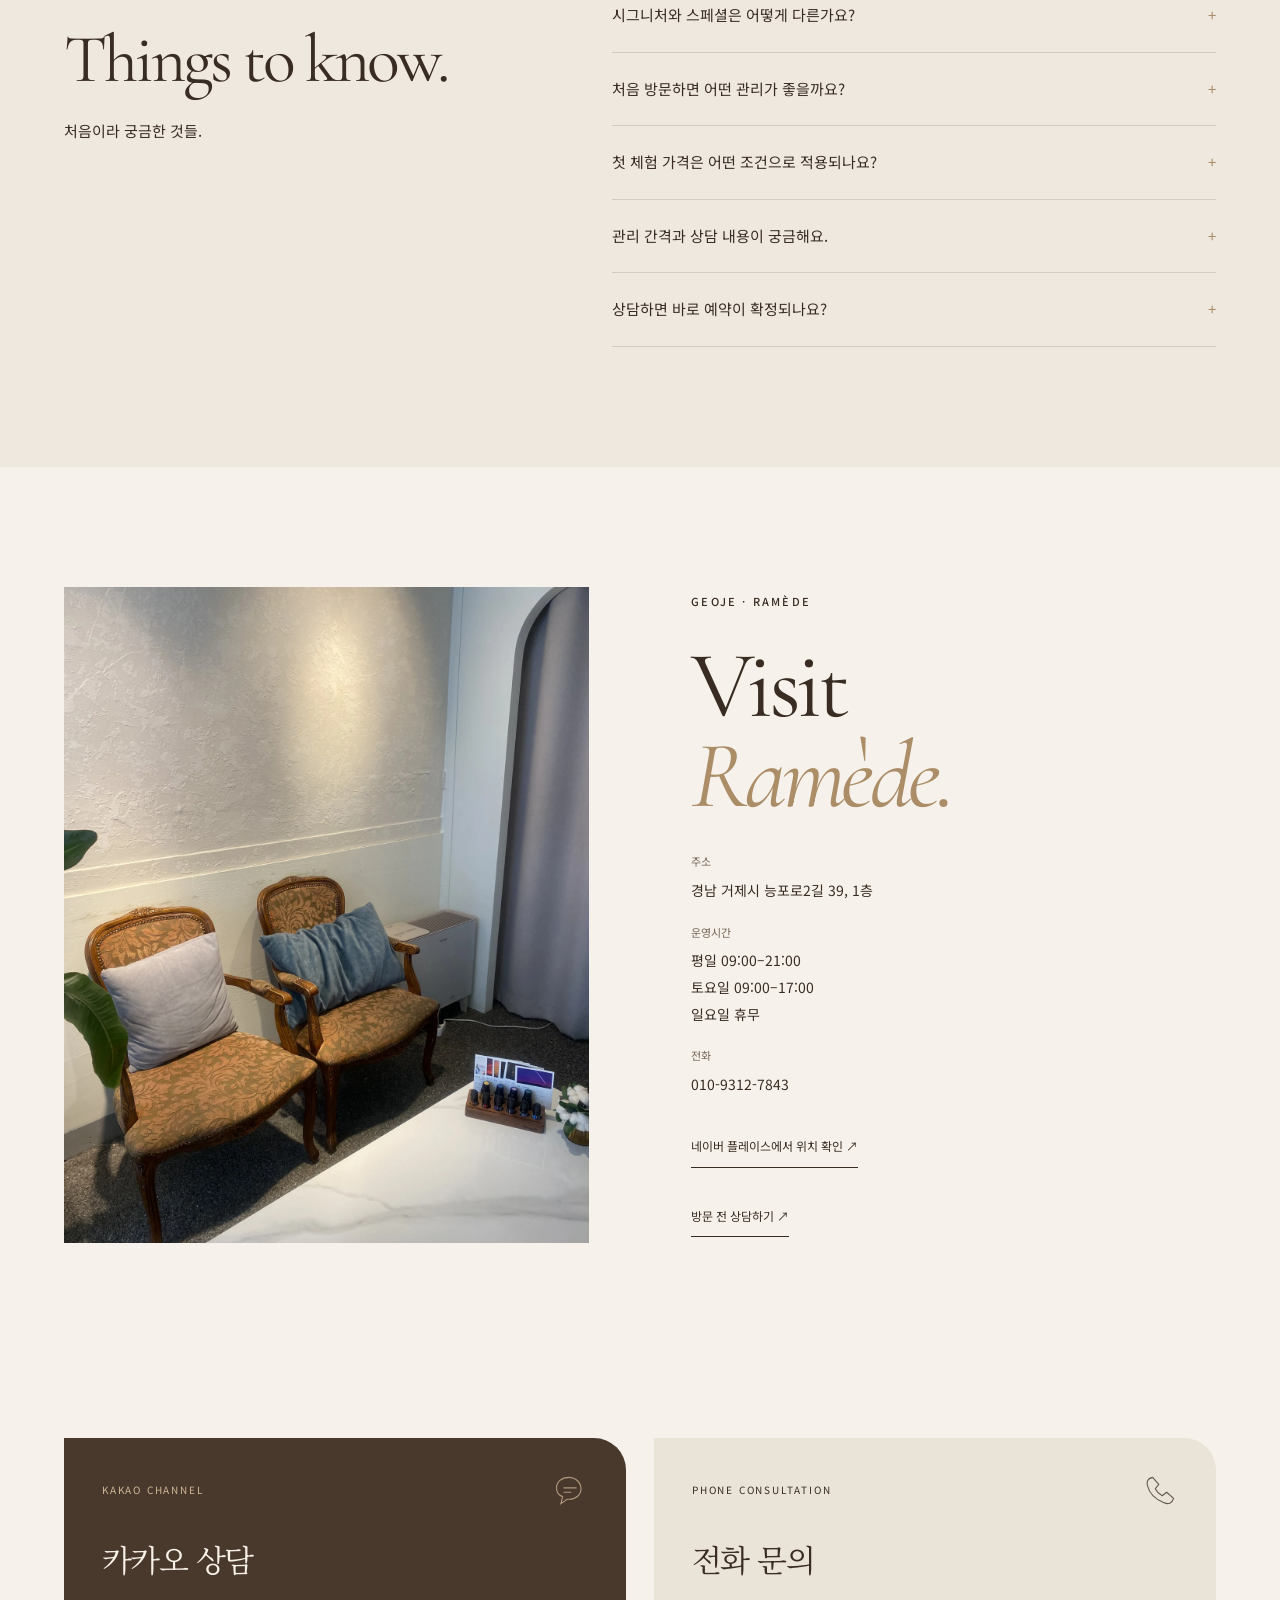
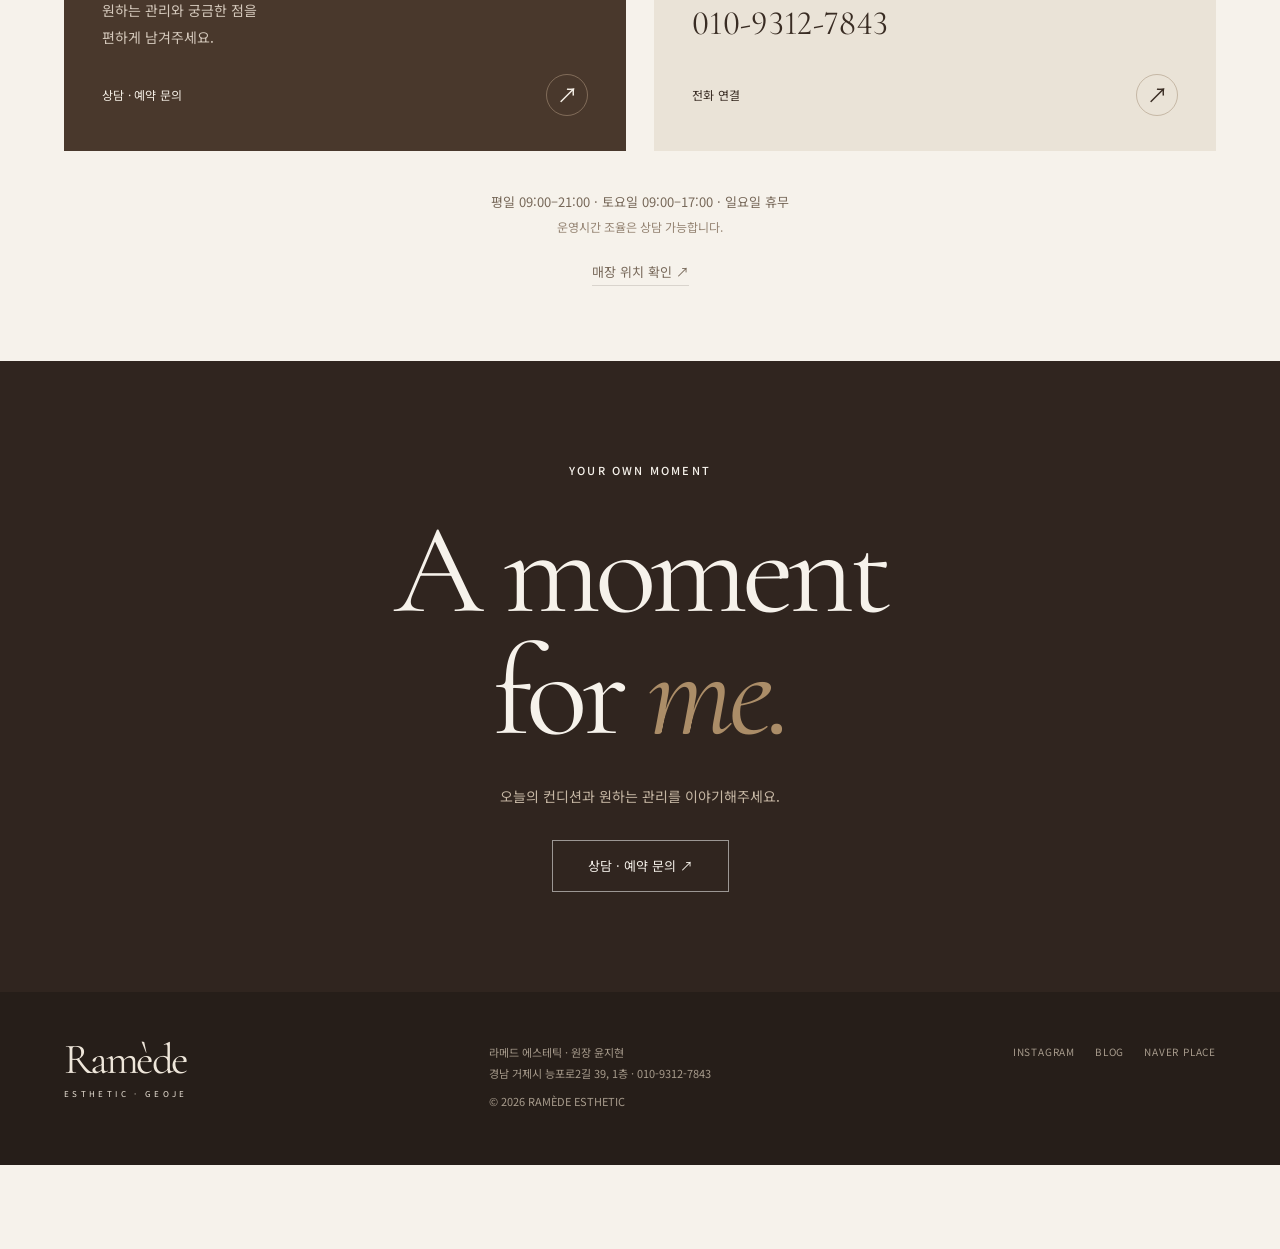
==== commit e2730b0f: "Remove duplicate skin section and stack focused care r51" ====
--- a/index.html
+++ b/index.html
@@ -1,5 +1,5 @@
 <!doctype html>
-<html lang="ko"><head><meta charset="utf-8"><script>/* Set the initial position before content or fragment targets are parsed. */if('scrollRestoration' in history)history.scrollRestoration='manual';if(location.hash)history.replaceState(history.state,'',location.pathname+location.search);window.scrollTo({top:0,left:0,behavior:'instant'});window.addEventListener('pageshow',function(e){if(e.persisted)window.scrollTo({top:0,left:0,behavior:'instant'});});</script><meta name="viewport" content="width=device-width,initial-scale=1"><meta name="theme-color" content="#49382c"><title>라메드 에스테틱 | 거제, 오롯이 나를 돌보는 시간</title><meta name="description" content="한 분 한 분의 컨디션을 살피는 라메드 에스테틱. 거제 능포동 에너지테라피·고주파·수기·헤드스파·맞춤 스킨케어. 상담 및 프로그램 안내."><meta property="og:title" content="라메드 에스테틱"><meta property="og:description" content="오롯이 나를 돌보는 시간, 라메드"><link rel="icon" href="favicon.svg"><link rel="preconnect" href="https://fonts.googleapis.com"><link rel="preconnect" href="https://fonts.gstatic.com" crossorigin><link href="https://fonts.googleapis.com/css2?family=Cormorant+Garamond:ital,wght@0,400;0,500;1,400&family=Noto+Sans+KR:wght@400;500;600&family=Noto+Serif+KR:wght@400;500&display=swap" rel="stylesheet"><link rel="stylesheet" href="style.css?v=20261112-r50"><script defer src="script.js?v=20261112-r50"></script></head><body class="home"><a class="skip" href="#main">본문 바로가기</a><header class="site-header"><a class="logo" href="index.html" aria-label="라메드 처음으로">Ramède<span>ESTHETIC</span></a><nav class="desktop-nav" aria-label="주 메뉴"><a class="price-nav" href="program.html">가격보기 <span>↗</span></a></nav><a class="header-contact" href="https://pf.kakao.com/_sExnTn">상담</a><button class="menu-toggle" aria-label="전체 메뉴 열기" aria-expanded="false" aria-controls="full-menu"><span></span><span></span></button></header><main id="main"><section class="hero" aria-label="라메드 소개"><video class="hero-film" muted autoplay loop playsinline preload="auto" poster="hero-unified-desktop-r23.webp" aria-label="라메드의 실제 등 관리 영상"><source src="hero-unified-mobile-r23.mp4" media="(max-width:760px)" type="video/mp4"><source src="hero-unified-desktop-r23.mp4" type="video/mp4"></video><picture><source media="(max-width:760px)" srcset="hero-unified-mobile-r23.webp"><img class="motion-poster hero-poster" src="hero-unified-desktop-r23.webp" alt="라메드의 실제 등 관리 장면"></picture><div class="hero-shade"></div><div class="hero-center"><p class="hero-location">GEOJE · PERSONAL ESTHETIC</p><p class="hero-wordmark">Ramède</p><p class="hero-submark">E S T H E T I C</p><h1 class="hero-brand-line">Time for <em>me.</em></h1><p class="hero-brand-korean">오롯이, 나를 돌보는 시간.</p><a class="outline-link" href="https://pf.kakao.com/_sExnTn" target="_blank" rel="noopener">관리 상담하기 </a><a class="scroll-cue" href="#home-story"><span>SCROLL</span><i></i></a></div><a class="hero-event" href="program.html"><span>FIRST VISIT</span><div>첫 방문 고객을 위한 체험 혜택<small>첫 방문 1회 · 리뷰 작성 필수</small></div></a></section>
+<html lang="ko"><head><meta charset="utf-8"><script>/* Set the initial position before content or fragment targets are parsed. */if('scrollRestoration' in history)history.scrollRestoration='manual';if(location.hash)history.replaceState(history.state,'',location.pathname+location.search);window.scrollTo({top:0,left:0,behavior:'instant'});window.addEventListener('pageshow',function(e){if(e.persisted)window.scrollTo({top:0,left:0,behavior:'instant'});});</script><meta name="viewport" content="width=device-width,initial-scale=1"><meta name="theme-color" content="#49382c"><title>라메드 에스테틱 | 거제, 오롯이 나를 돌보는 시간</title><meta name="description" content="한 분 한 분의 컨디션을 살피는 라메드 에스테틱. 거제 능포동 에너지테라피·고주파·수기·헤드스파·맞춤 스킨케어. 상담 및 프로그램 안내."><meta property="og:title" content="라메드 에스테틱"><meta property="og:description" content="오롯이 나를 돌보는 시간, 라메드"><link rel="icon" href="favicon.svg"><link rel="preconnect" href="https://fonts.googleapis.com"><link rel="preconnect" href="https://fonts.gstatic.com" crossorigin><link href="https://fonts.googleapis.com/css2?family=Cormorant+Garamond:ital,wght@0,400;0,500;1,400&family=Noto+Sans+KR:wght@400;500;600&family=Noto+Serif+KR:wght@400;500&display=swap" rel="stylesheet"><link rel="stylesheet" href="style.css?v=20261112-r51"><script defer src="script.js?v=20261112-r51"></script></head><body class="home"><a class="skip" href="#main">본문 바로가기</a><header class="site-header"><a class="logo" href="index.html" aria-label="라메드 처음으로">Ramède<span>ESTHETIC</span></a><nav class="desktop-nav" aria-label="주 메뉴"><a class="price-nav" href="program.html">가격보기 <span>↗</span></a></nav><a class="header-contact" href="https://pf.kakao.com/_sExnTn">상담</a><button class="menu-toggle" aria-label="전체 메뉴 열기" aria-expanded="false" aria-controls="full-menu"><span></span><span></span></button></header><main id="main"><section class="hero" aria-label="라메드 소개"><video class="hero-film" muted autoplay loop playsinline preload="auto" poster="hero-unified-desktop-r23.webp" aria-label="라메드의 실제 등 관리 영상"><source src="hero-unified-mobile-r23.mp4" media="(max-width:760px)" type="video/mp4"><source src="hero-unified-desktop-r23.mp4" type="video/mp4"></video><picture><source media="(max-width:760px)" srcset="hero-unified-mobile-r23.webp"><img class="motion-poster hero-poster" src="hero-unified-desktop-r23.webp" alt="라메드의 실제 등 관리 장면"></picture><div class="hero-shade"></div><div class="hero-center"><p class="hero-location">GEOJE · PERSONAL ESTHETIC</p><p class="hero-wordmark">Ramède</p><p class="hero-submark">E S T H E T I C</p><h1 class="hero-brand-line">Time for <em>me.</em></h1><p class="hero-brand-korean">오롯이, 나를 돌보는 시간.</p><a class="outline-link" href="https://pf.kakao.com/_sExnTn" target="_blank" rel="noopener">관리 상담하기 </a><a class="scroll-cue" href="#home-story"><span>SCROLL</span><i></i></a></div><a class="hero-event" href="program.html"><span>FIRST VISIT</span><div>첫 방문 고객을 위한 체험 혜택<small>첫 방문 1회 · 리뷰 작성 필수</small></div></a></section>
 <section class="facts" id="facts" aria-label="라메드의 관리 원칙"><div class="fact-item" style="--fact-order:0"><span class="sr-only">운영 4년 차</span><span class="fact-value" aria-hidden="true"><span data-count-to="4">4</span><span class="fact-unit">년차</span></span><p>에스테틱 운영 경험</p></div><div class="fact-item" style="--fact-order:1"><span class="sr-only">누적 방문고객 1200명 이상</span><span class="fact-value" aria-hidden="true"><span data-count-to="1200" data-count-format="ko-KR">1,200</span><span class="fact-unit">명+</span></span><p>누적 방문고객</p></div><div class="fact-item" style="--fact-order:2"><span class="sr-only">100퍼센트 1대1 맞춤 케어</span><span class="fact-value" aria-hidden="true"><span data-count-to="100">100</span>%</span><p>1:1 맞춤 케어</p></div></section>
 <section class="home-story" id="home-story"><p class="small-label reveal">RAMÈDE · CARE FOR ME</p><h2 class="reveal">Care, made<br>for <em>me.</em></h2><p class="reveal">오늘의 컨디션에 맞춰,<br>나를 위한 관리.</p><a class="underlined reveal" href="#director">원장 소개 <span>↓</span></a></section><div class="philosophy" id="our-way"><section class="balance feature"><div class="balance-photos reveal"><figure><img src="balance-small.webp" width="1600" height="1200" alt="라메드의 실제 하체 수기 관리 사진" loading="lazy"></figure><figure><img src="balance-large.webp" width="1350" height="1800" alt="라메드의 실제 등과 어깨 수기 관리 사진" loading="lazy"></figure></div><div class="feature-copy reveal"><p class="section-no">01 / THE RAMÈDE WAY</p><h2>In <em>balance.</em></h2><h3>몸의 이야기를 듣는 시간.</h3><p>같은 부위의 고민도 필요한 관리는 다를 수 있습니다.<br>한 분의 컨디션을 살피는 상담에서 시작합니다.</p><p class="subtle">어깨와 등부터 하체까지.<br>원하는 부위와 관리 목적을 함께 확인합니다.</p></div></section>
 <section class="detail feature"><div class="feature-copy reveal"><p class="section-no">02 / THE RAMÈDE WAY</p><h2>Every <em>detail.</em></h2><h3>필요한 곳에, 세심한 손길.</h3><p>에너지테라피를 중심으로 고주파와 수기를 함께.<br>한 분에게 필요한 시간을 구성합니다.</p><p class="subtle">관리 구성과 소요 시간을 먼저 안내하고,<br>관리 주기와 횟수도 함께 상담합니다.</p><a class="underlined" href="program.html">가격보기</a></div><div class="detail-photo reveal"><img src="selected-photo-2-20261104.webp" alt="라메드의 실제 관리 손길" loading="lazy"><img src="detail-headspa-clean.webp" alt="라메드의 실제 헤드스파 관리 장면" loading="lazy"></div></section>
--- a/style.css
+++ b/style.css
@@ -55,3 +55,7 @@
 
 /* r50: quiet 1.8-second bounce on all three fixed actions. */
 .fixed-bar>a{animation:fixed-action-bounce 1.8s ease-in-out infinite;transform-origin:center center}.fixed-bar>a:nth-of-type(2){animation-delay:.12s}.fixed-bar>a:nth-of-type(3){animation-delay:.24s}@keyframes fixed-action-bounce{0%,18%,55%,100%{transform:translateY(0)}32%{transform:translateY(-3px)}43%{transform:translateY(0)}49%{transform:translateY(-1px)}}.fixed-bar>a:hover,.fixed-bar>a:focus-visible,.fixed-bar>a:active{animation-play-state:paused}
+
+/* r51: one readable focused-care block, without duplicate skin pricing. */
+.focused.focused-stack{display:flex;flex-direction:column;gap:0;max-width:880px;margin:0 auto;padding-top:36px}.focused-stack>h2{font-family:'Noto Serif KR',serif;font-size:36px;line-height:1.65;letter-spacing:-.035em;margin:25px 0 40px}.focused-group{margin-bottom:32px}.focused-group h3{font-size:23px;font-family:var(--sans);line-height:1.6;margin:0 0 17px}.focused-group ul{list-style:none;padding:0;margin:0}.focused-group li{font-size:18px;line-height:1.9;margin:7px 0;color:var(--ink);word-break:keep-all;overflow-wrap:break-word}.focused-pricing{border-top:1px solid var(--line);padding-top:28px;margin-top:5px}.focused-pricing p{font-size:17px;line-height:1.9;margin:8px 0}.focused-pricing .focused-duration{font-size:21px;font-weight:500;margin-bottom:20px}.focused-trial strong,.focused-package strong{font-size:29px;font-weight:500}.focused-pricing .focused-package{margin-top:21px;font-size:21px}.focused-pricing .focused-condition{font-size:15px;line-height:1.85;margin-top:24px;color:var(--muted)}
+@media(max-width:760px){.focused-section{padding:45px 24px 65px}.focused.focused-stack{display:flex;grid-template-columns:none;gap:0;padding-top:28px}.focused-stack>h2{font-size:27px;line-height:1.65;margin:23px 0 32px}.focused-group h3{font-size:21px}.focused-group li{font-size:17px;line-height:1.9;margin:9px 0}.focused-pricing p{font-size:16px}.focused-trial strong,.focused-package strong{font-size:27px}.focused-pricing .focused-condition{font-size:14px}}
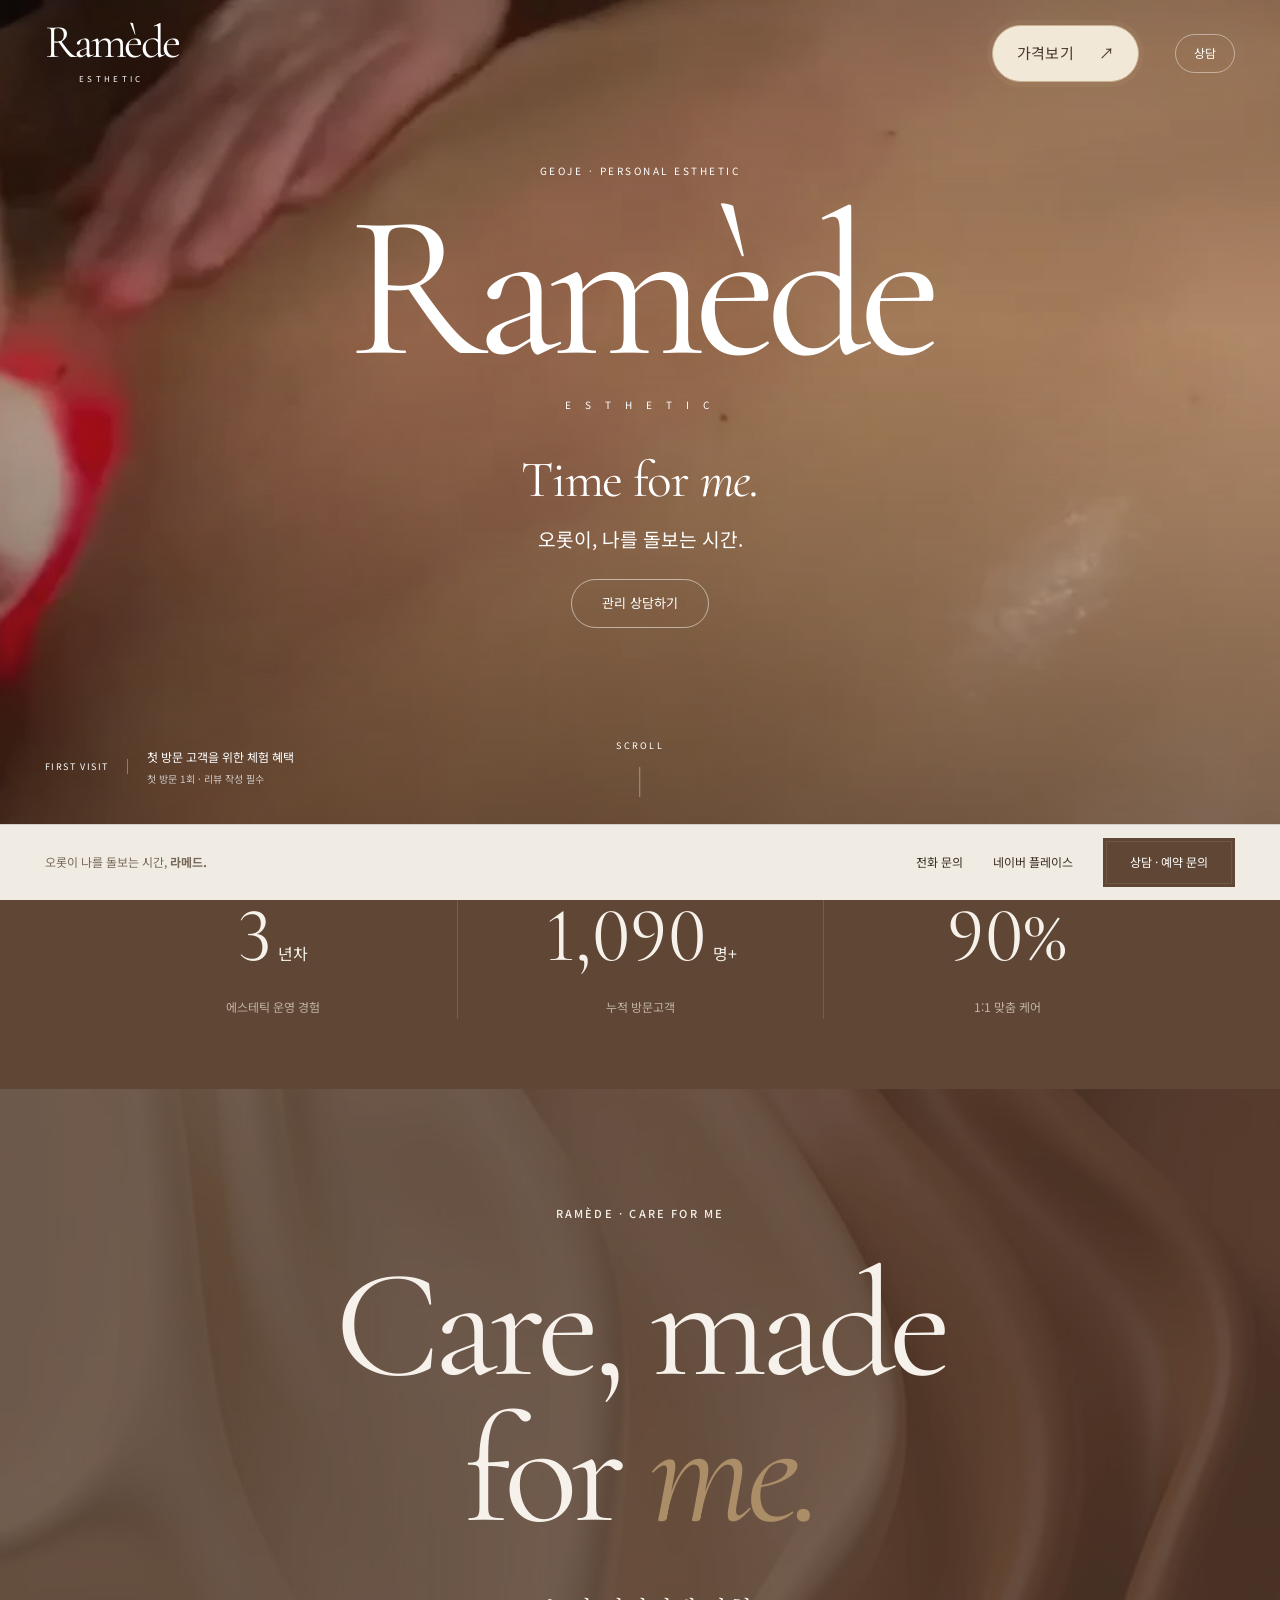
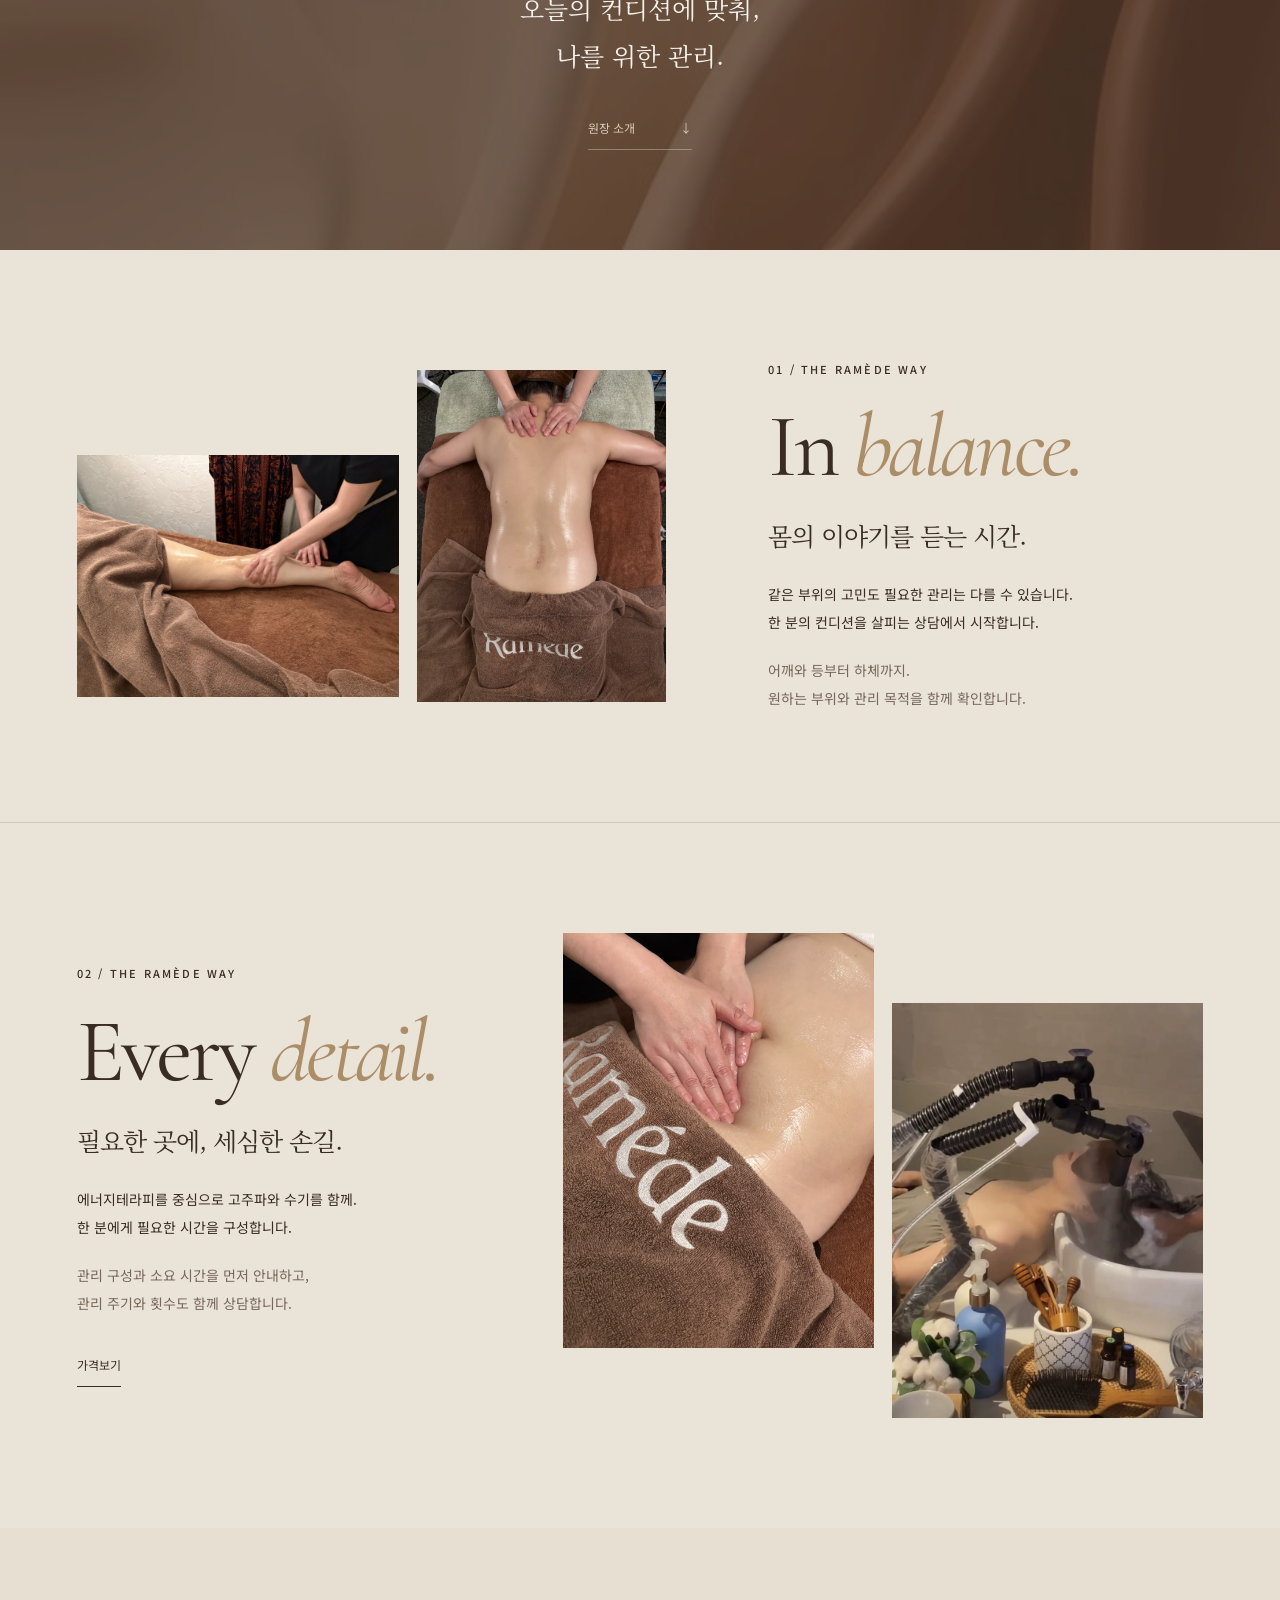
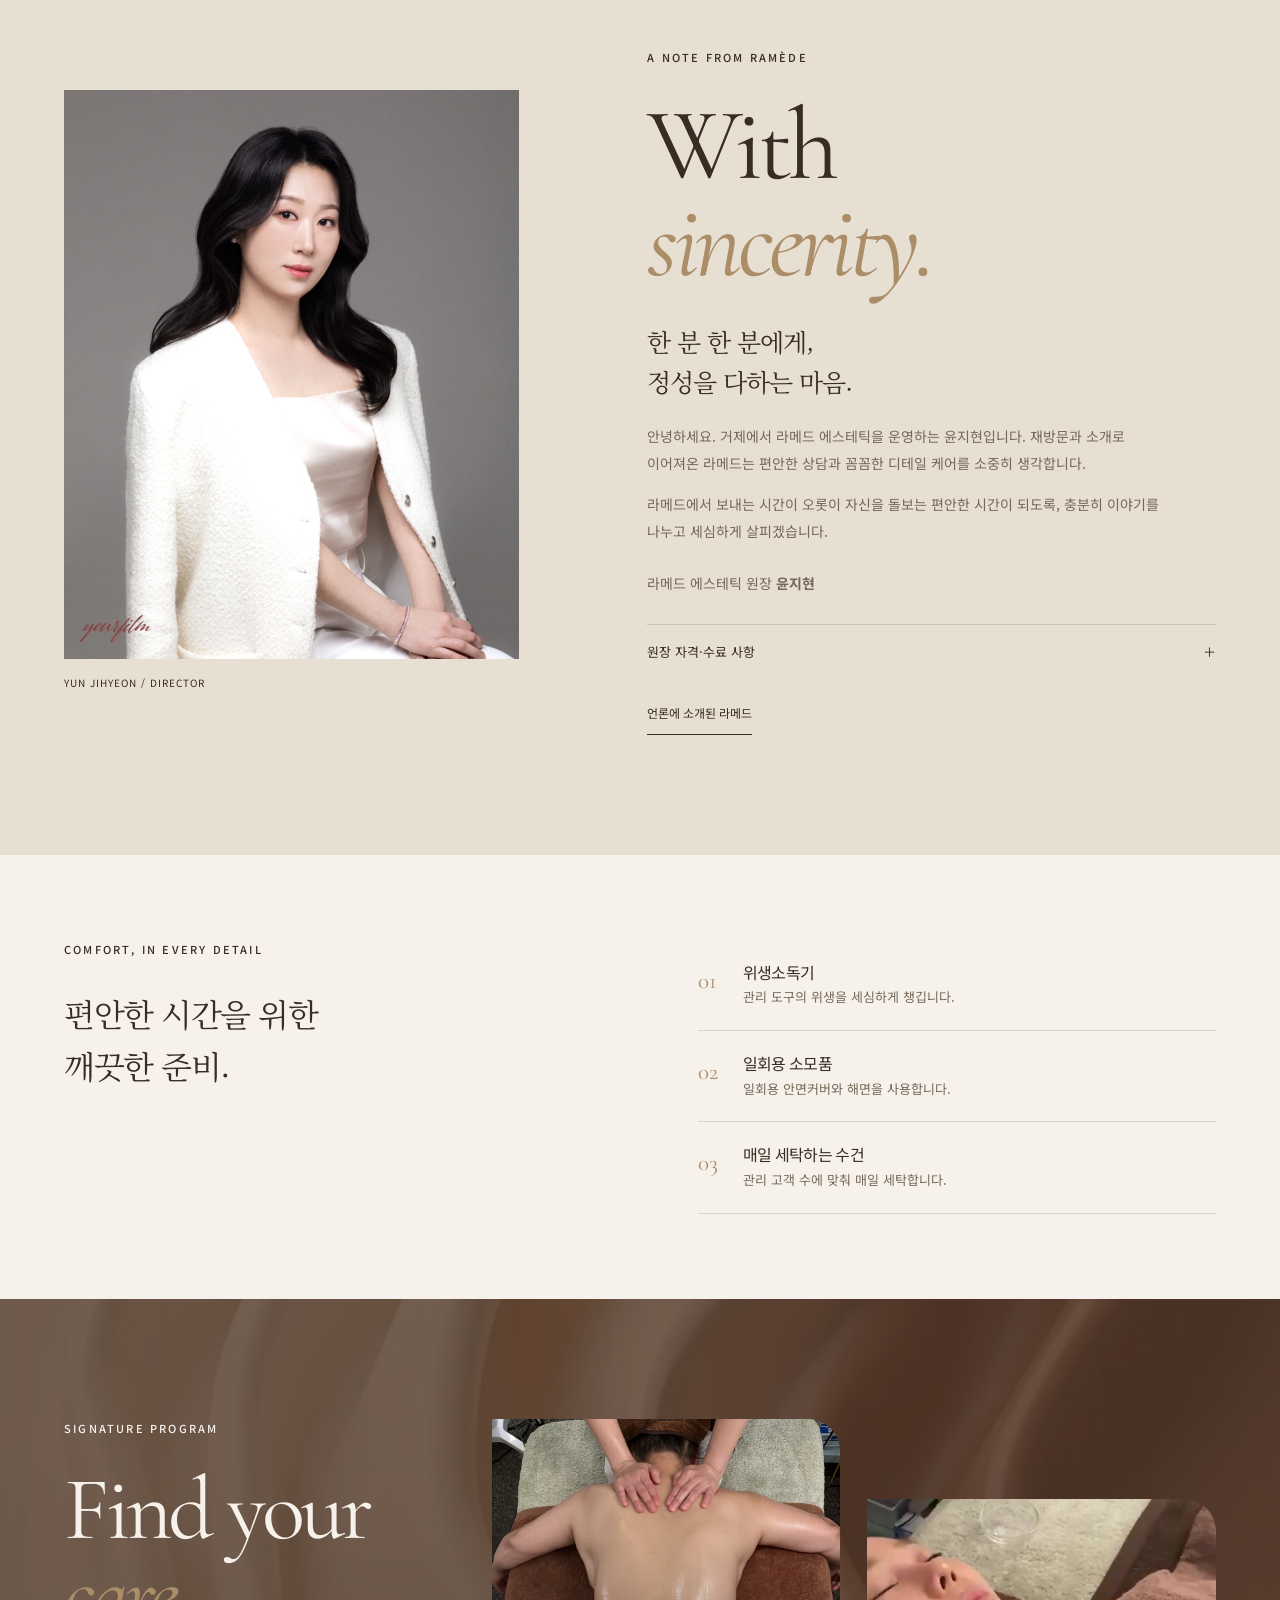
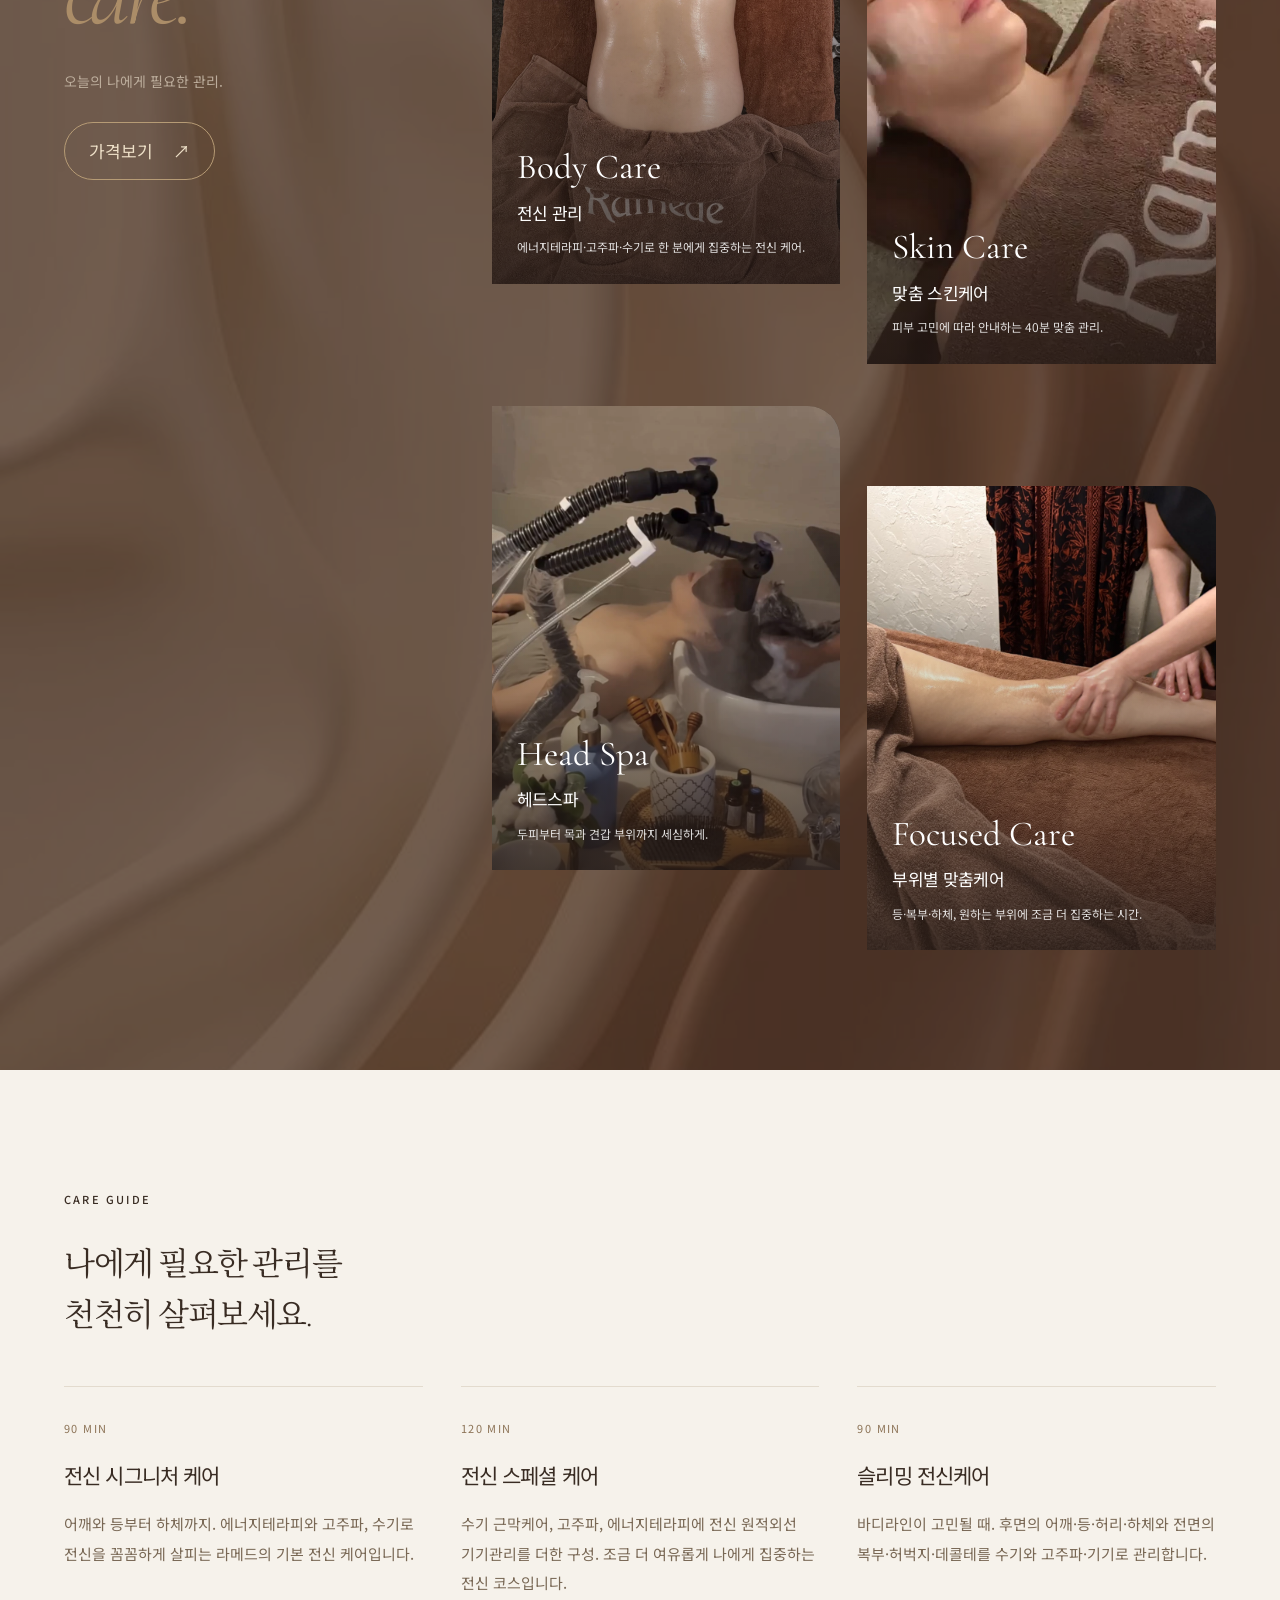
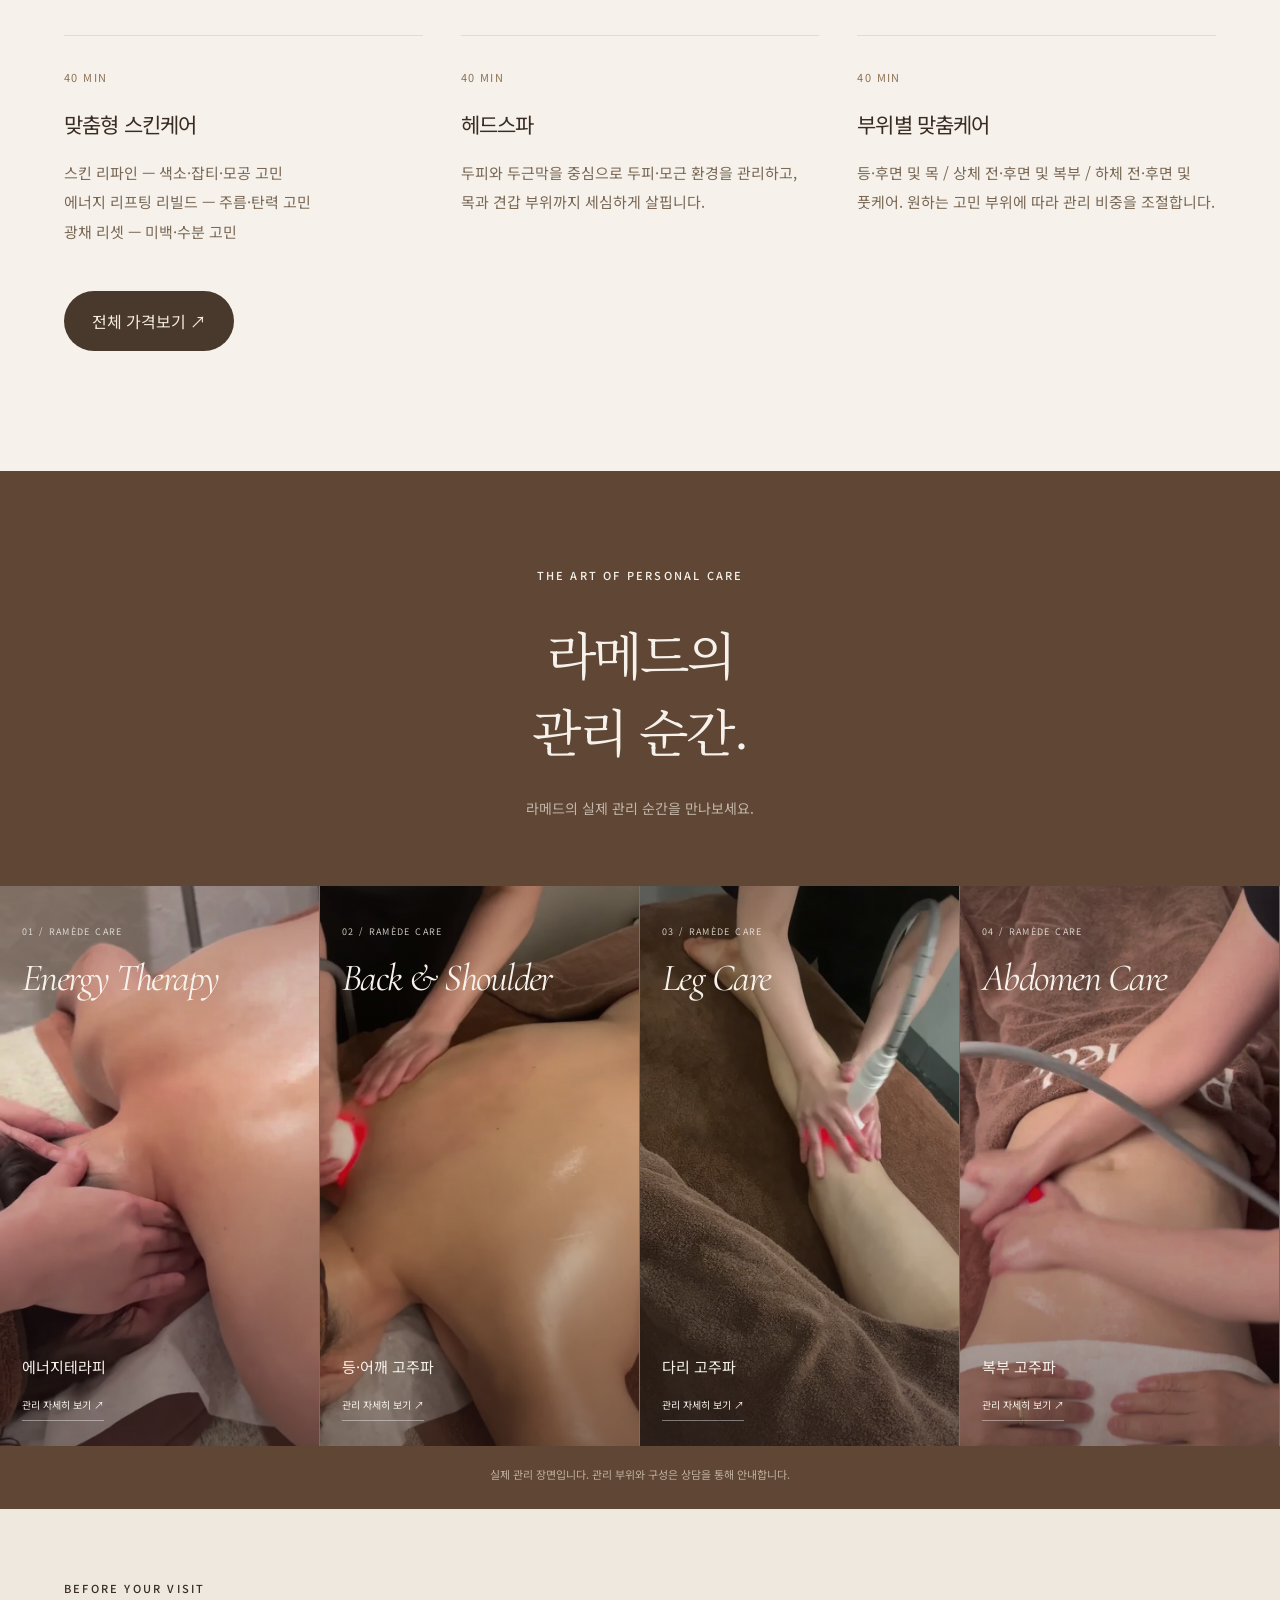
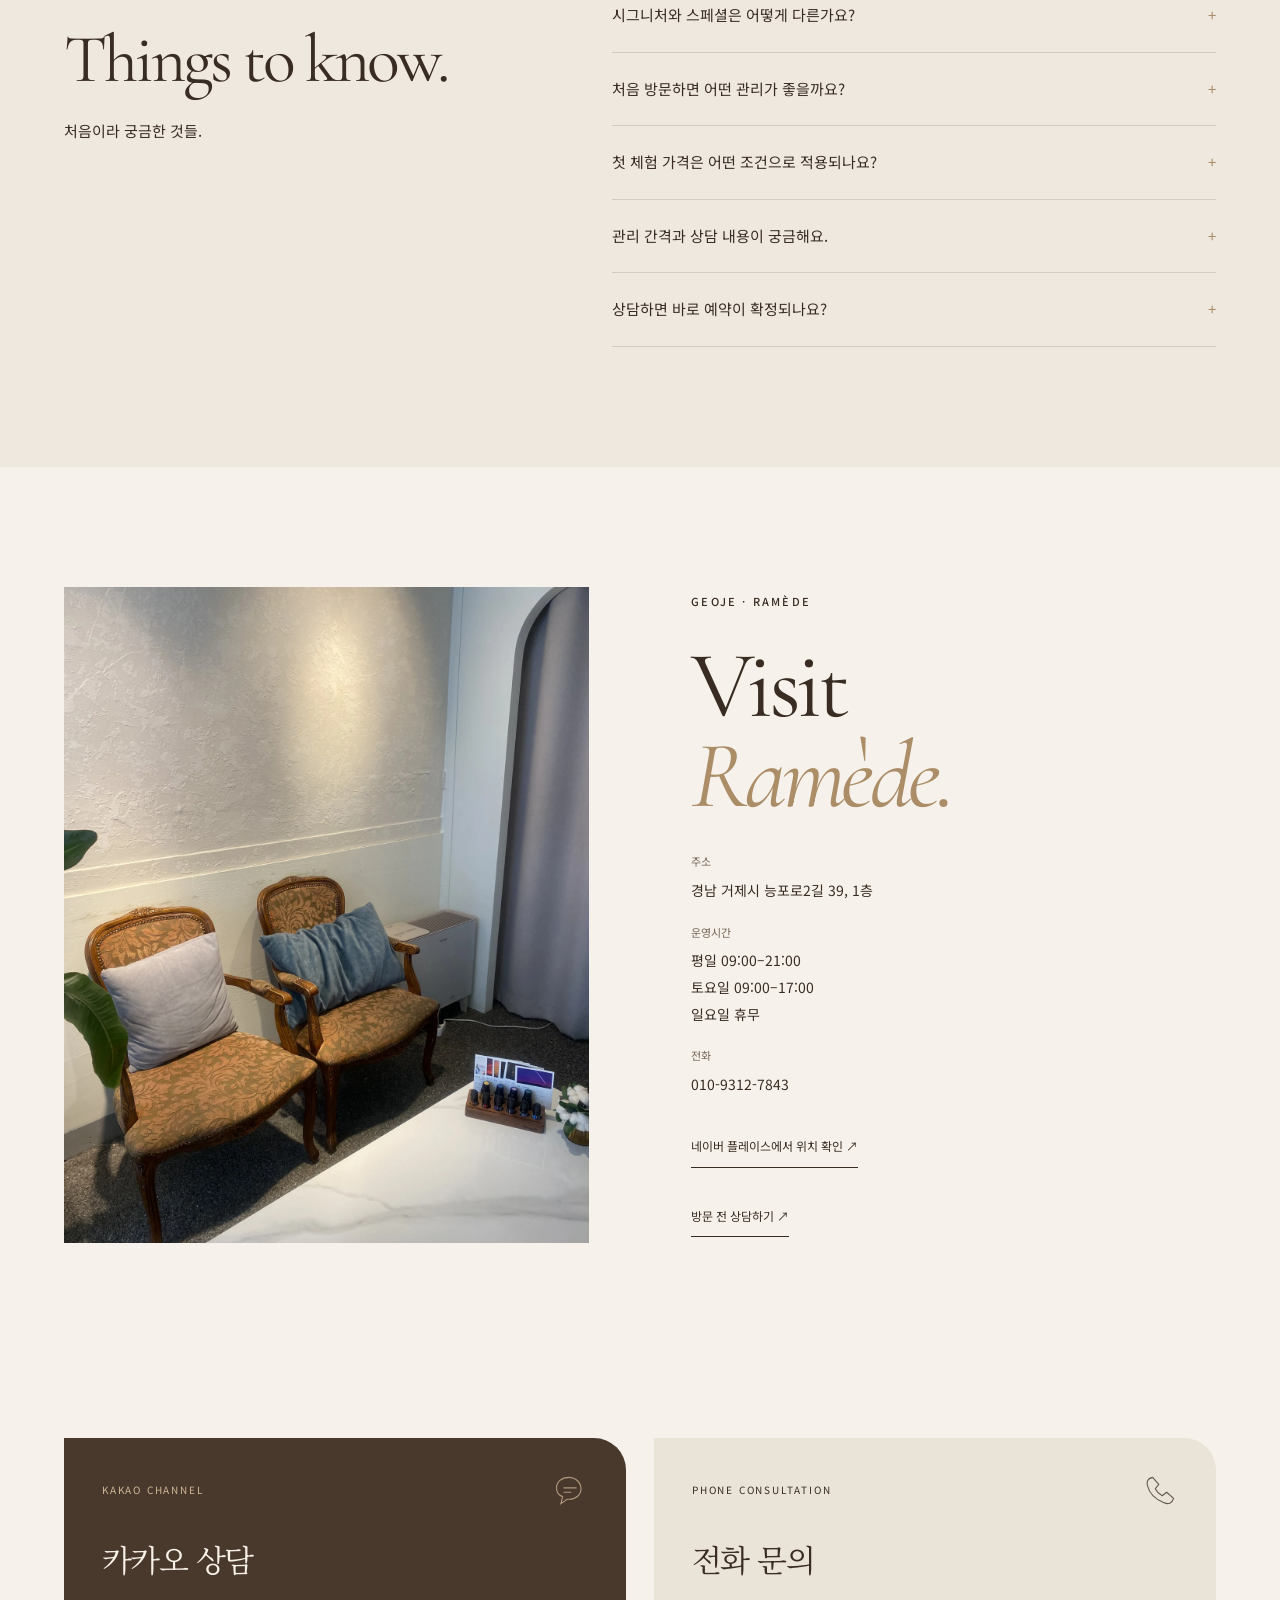
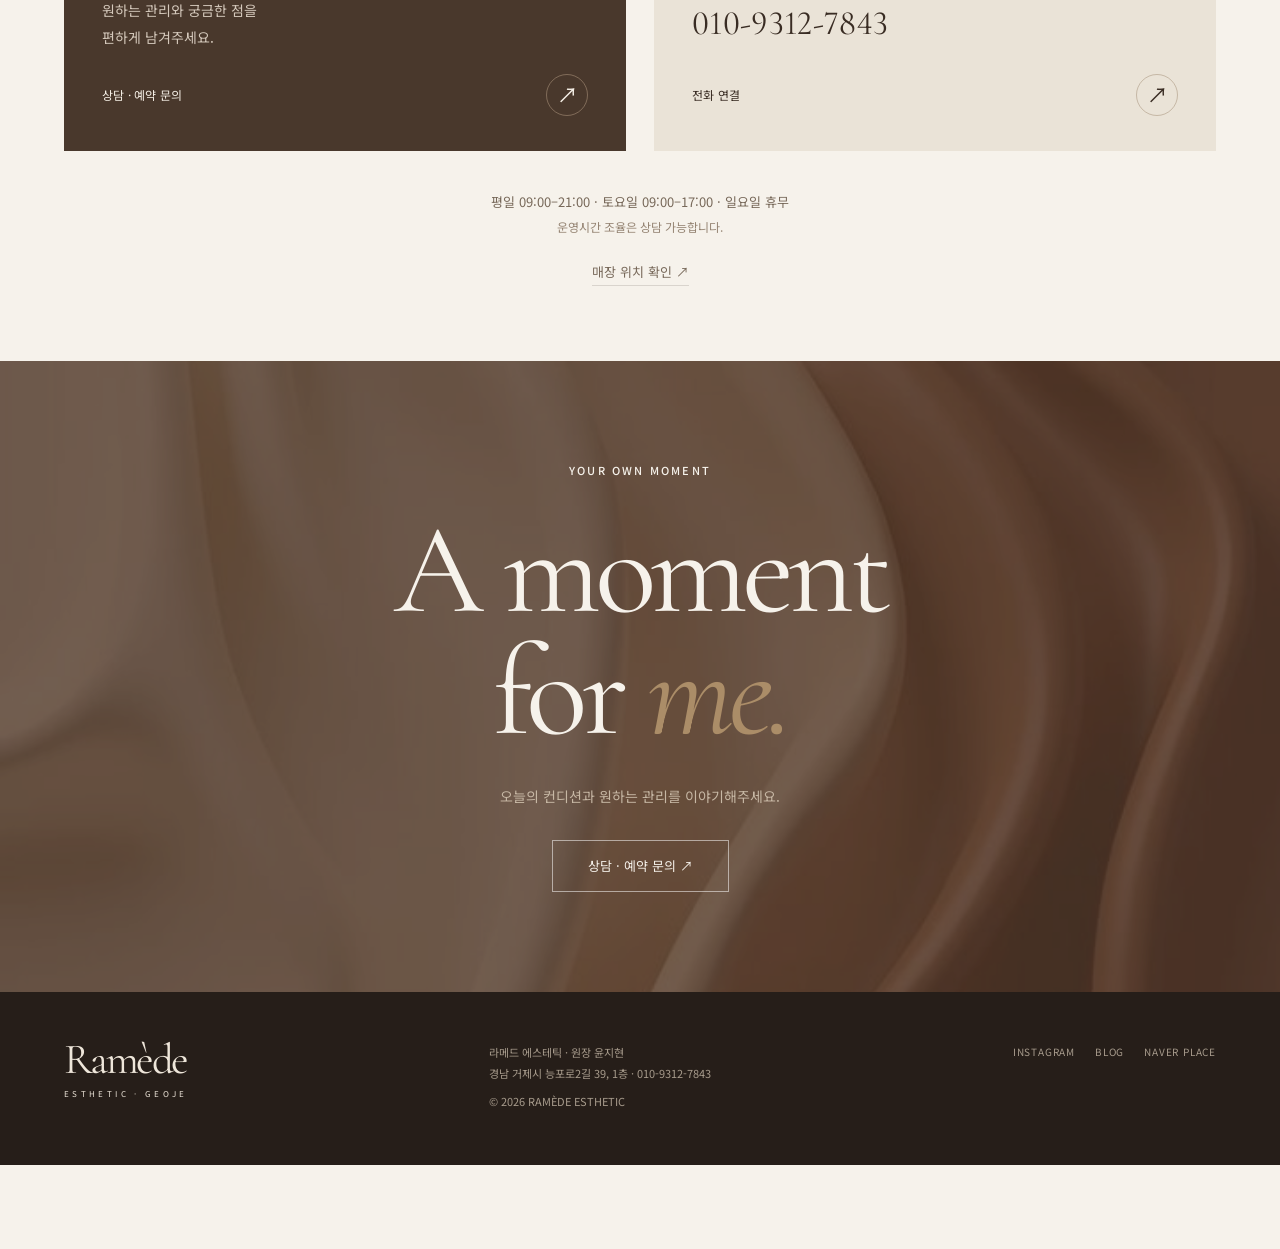
==== commit 30667982: "Apply approved soft brown wave background r52" ====
--- a/index.html
+++ b/index.html
@@ -1,5 +1,5 @@
 <!doctype html>
-<html lang="ko"><head><meta charset="utf-8"><script>/* Set the initial position before content or fragment targets are parsed. */if('scrollRestoration' in history)history.scrollRestoration='manual';if(location.hash)history.replaceState(history.state,'',location.pathname+location.search);window.scrollTo({top:0,left:0,behavior:'instant'});window.addEventListener('pageshow',function(e){if(e.persisted)window.scrollTo({top:0,left:0,behavior:'instant'});});</script><meta name="viewport" content="width=device-width,initial-scale=1"><meta name="theme-color" content="#49382c"><title>라메드 에스테틱 | 거제, 오롯이 나를 돌보는 시간</title><meta name="description" content="한 분 한 분의 컨디션을 살피는 라메드 에스테틱. 거제 능포동 에너지테라피·고주파·수기·헤드스파·맞춤 스킨케어. 상담 및 프로그램 안내."><meta property="og:title" content="라메드 에스테틱"><meta property="og:description" content="오롯이 나를 돌보는 시간, 라메드"><link rel="icon" href="favicon.svg"><link rel="preconnect" href="https://fonts.googleapis.com"><link rel="preconnect" href="https://fonts.gstatic.com" crossorigin><link href="https://fonts.googleapis.com/css2?family=Cormorant+Garamond:ital,wght@0,400;0,500;1,400&family=Noto+Sans+KR:wght@400;500;600&family=Noto+Serif+KR:wght@400;500&display=swap" rel="stylesheet"><link rel="stylesheet" href="style.css?v=20261112-r51"><script defer src="script.js?v=20261112-r51"></script></head><body class="home"><a class="skip" href="#main">본문 바로가기</a><header class="site-header"><a class="logo" href="index.html" aria-label="라메드 처음으로">Ramède<span>ESTHETIC</span></a><nav class="desktop-nav" aria-label="주 메뉴"><a class="price-nav" href="program.html">가격보기 <span>↗</span></a></nav><a class="header-contact" href="https://pf.kakao.com/_sExnTn">상담</a><button class="menu-toggle" aria-label="전체 메뉴 열기" aria-expanded="false" aria-controls="full-menu"><span></span><span></span></button></header><main id="main"><section class="hero" aria-label="라메드 소개"><video class="hero-film" muted autoplay loop playsinline preload="auto" poster="hero-unified-desktop-r23.webp" aria-label="라메드의 실제 등 관리 영상"><source src="hero-unified-mobile-r23.mp4" media="(max-width:760px)" type="video/mp4"><source src="hero-unified-desktop-r23.mp4" type="video/mp4"></video><picture><source media="(max-width:760px)" srcset="hero-unified-mobile-r23.webp"><img class="motion-poster hero-poster" src="hero-unified-desktop-r23.webp" alt="라메드의 실제 등 관리 장면"></picture><div class="hero-shade"></div><div class="hero-center"><p class="hero-location">GEOJE · PERSONAL ESTHETIC</p><p class="hero-wordmark">Ramède</p><p class="hero-submark">E S T H E T I C</p><h1 class="hero-brand-line">Time for <em>me.</em></h1><p class="hero-brand-korean">오롯이, 나를 돌보는 시간.</p><a class="outline-link" href="https://pf.kakao.com/_sExnTn" target="_blank" rel="noopener">관리 상담하기 </a><a class="scroll-cue" href="#home-story"><span>SCROLL</span><i></i></a></div><a class="hero-event" href="program.html"><span>FIRST VISIT</span><div>첫 방문 고객을 위한 체험 혜택<small>첫 방문 1회 · 리뷰 작성 필수</small></div></a></section>
+<html lang="ko"><head><meta charset="utf-8"><script>/* Set the initial position before content or fragment targets are parsed. */if('scrollRestoration' in history)history.scrollRestoration='manual';if(location.hash)history.replaceState(history.state,'',location.pathname+location.search);window.scrollTo({top:0,left:0,behavior:'instant'});window.addEventListener('pageshow',function(e){if(e.persisted)window.scrollTo({top:0,left:0,behavior:'instant'});});</script><meta name="viewport" content="width=device-width,initial-scale=1"><meta name="theme-color" content="#49382c"><title>라메드 에스테틱 | 거제, 오롯이 나를 돌보는 시간</title><meta name="description" content="한 분 한 분의 컨디션을 살피는 라메드 에스테틱. 거제 능포동 에너지테라피·고주파·수기·헤드스파·맞춤 스킨케어. 상담 및 프로그램 안내."><meta property="og:title" content="라메드 에스테틱"><meta property="og:description" content="오롯이 나를 돌보는 시간, 라메드"><link rel="icon" href="favicon.svg"><link rel="preconnect" href="https://fonts.googleapis.com"><link rel="preconnect" href="https://fonts.gstatic.com" crossorigin><link href="https://fonts.googleapis.com/css2?family=Cormorant+Garamond:ital,wght@0,400;0,500;1,400&family=Noto+Sans+KR:wght@400;500;600&family=Noto+Serif+KR:wght@400;500&display=swap" rel="stylesheet"><link rel="stylesheet" href="style.css?v=20261112-r52"><script defer src="script.js?v=20261112-r52"></script></head><body class="home"><a class="skip" href="#main">본문 바로가기</a><header class="site-header"><a class="logo" href="index.html" aria-label="라메드 처음으로">Ramède<span>ESTHETIC</span></a><nav class="desktop-nav" aria-label="주 메뉴"><a class="price-nav" href="program.html">가격보기 <span>↗</span></a></nav><a class="header-contact" href="https://pf.kakao.com/_sExnTn">상담</a><button class="menu-toggle" aria-label="전체 메뉴 열기" aria-expanded="false" aria-controls="full-menu"><span></span><span></span></button></header><main id="main"><section class="hero" aria-label="라메드 소개"><video class="hero-film" muted autoplay loop playsinline preload="auto" poster="hero-unified-desktop-r23.webp" aria-label="라메드의 실제 등 관리 영상"><source src="hero-unified-mobile-r23.mp4" media="(max-width:760px)" type="video/mp4"><source src="hero-unified-desktop-r23.mp4" type="video/mp4"></video><picture><source media="(max-width:760px)" srcset="hero-unified-mobile-r23.webp"><img class="motion-poster hero-poster" src="hero-unified-desktop-r23.webp" alt="라메드의 실제 등 관리 장면"></picture><div class="hero-shade"></div><div class="hero-center"><p class="hero-location">GEOJE · PERSONAL ESTHETIC</p><p class="hero-wordmark">Ramède</p><p class="hero-submark">E S T H E T I C</p><h1 class="hero-brand-line">Time for <em>me.</em></h1><p class="hero-brand-korean">오롯이, 나를 돌보는 시간.</p><a class="outline-link" href="https://pf.kakao.com/_sExnTn" target="_blank" rel="noopener">관리 상담하기 </a><a class="scroll-cue" href="#home-story"><span>SCROLL</span><i></i></a></div><a class="hero-event" href="program.html"><span>FIRST VISIT</span><div>첫 방문 고객을 위한 체험 혜택<small>첫 방문 1회 · 리뷰 작성 필수</small></div></a></section>
 <section class="facts" id="facts" aria-label="라메드의 관리 원칙"><div class="fact-item" style="--fact-order:0"><span class="sr-only">운영 4년 차</span><span class="fact-value" aria-hidden="true"><span data-count-to="4">4</span><span class="fact-unit">년차</span></span><p>에스테틱 운영 경험</p></div><div class="fact-item" style="--fact-order:1"><span class="sr-only">누적 방문고객 1200명 이상</span><span class="fact-value" aria-hidden="true"><span data-count-to="1200" data-count-format="ko-KR">1,200</span><span class="fact-unit">명+</span></span><p>누적 방문고객</p></div><div class="fact-item" style="--fact-order:2"><span class="sr-only">100퍼센트 1대1 맞춤 케어</span><span class="fact-value" aria-hidden="true"><span data-count-to="100">100</span>%</span><p>1:1 맞춤 케어</p></div></section>
 <section class="home-story" id="home-story"><p class="small-label reveal">RAMÈDE · CARE FOR ME</p><h2 class="reveal">Care, made<br>for <em>me.</em></h2><p class="reveal">오늘의 컨디션에 맞춰,<br>나를 위한 관리.</p><a class="underlined reveal" href="#director">원장 소개 <span>↓</span></a></section><div class="philosophy" id="our-way"><section class="balance feature"><div class="balance-photos reveal"><figure><img src="balance-small.webp" width="1600" height="1200" alt="라메드의 실제 하체 수기 관리 사진" loading="lazy"></figure><figure><img src="balance-large.webp" width="1350" height="1800" alt="라메드의 실제 등과 어깨 수기 관리 사진" loading="lazy"></figure></div><div class="feature-copy reveal"><p class="section-no">01 / THE RAMÈDE WAY</p><h2>In <em>balance.</em></h2><h3>몸의 이야기를 듣는 시간.</h3><p>같은 부위의 고민도 필요한 관리는 다를 수 있습니다.<br>한 분의 컨디션을 살피는 상담에서 시작합니다.</p><p class="subtle">어깨와 등부터 하체까지.<br>원하는 부위와 관리 목적을 함께 확인합니다.</p></div></section>
 <section class="detail feature"><div class="feature-copy reveal"><p class="section-no">02 / THE RAMÈDE WAY</p><h2>Every <em>detail.</em></h2><h3>필요한 곳에, 세심한 손길.</h3><p>에너지테라피를 중심으로 고주파와 수기를 함께.<br>한 분에게 필요한 시간을 구성합니다.</p><p class="subtle">관리 구성과 소요 시간을 먼저 안내하고,<br>관리 주기와 횟수도 함께 상담합니다.</p><a class="underlined" href="program.html">가격보기</a></div><div class="detail-photo reveal"><img src="selected-photo-2-20261104.webp" alt="라메드의 실제 관리 손길" loading="lazy"><img src="detail-headspa-clean.webp" alt="라메드의 실제 헤드스파 관리 장면" loading="lazy"></div></section>
--- a/style.css
+++ b/style.css
@@ -59,3 +59,10 @@
 /* r51: one readable focused-care block, without duplicate skin pricing. */
 .focused.focused-stack{display:flex;flex-direction:column;gap:0;max-width:880px;margin:0 auto;padding-top:36px}.focused-stack>h2{font-family:'Noto Serif KR',serif;font-size:36px;line-height:1.65;letter-spacing:-.035em;margin:25px 0 40px}.focused-group{margin-bottom:32px}.focused-group h3{font-size:23px;font-family:var(--sans);line-height:1.6;margin:0 0 17px}.focused-group ul{list-style:none;padding:0;margin:0}.focused-group li{font-size:18px;line-height:1.9;margin:7px 0;color:var(--ink);word-break:keep-all;overflow-wrap:break-word}.focused-pricing{border-top:1px solid var(--line);padding-top:28px;margin-top:5px}.focused-pricing p{font-size:17px;line-height:1.9;margin:8px 0}.focused-pricing .focused-duration{font-size:21px;font-weight:500;margin-bottom:20px}.focused-trial strong,.focused-package strong{font-size:29px;font-weight:500}.focused-pricing .focused-package{margin-top:21px;font-size:21px}.focused-pricing .focused-condition{font-size:15px;line-height:1.85;margin-top:24px;color:var(--muted)}
 @media(max-width:760px){.focused-section{padding:45px 24px 65px}.focused.focused-stack{display:flex;grid-template-columns:none;gap:0;padding-top:28px}.focused-stack>h2{font-size:27px;line-height:1.65;margin:23px 0 32px}.focused-group h3{font-size:21px}.focused-group li{font-size:17px;line-height:1.9;margin:9px 0}.focused-pricing p{font-size:16px}.focused-trial strong,.focused-package strong{font-size:27px}.focused-pricing .focused-condition{font-size:14px}}
+
+/* Approved option 1, 28% opacity; preview only. */
+:root{--dark:#604735}
+.home-story,.home-program,.page-cta,.page-heading{background:#604735;position:relative;isolation:isolate}
+.home-story:before,.home-program:before,.page-cta:before,.page-heading:before{content:'';position:absolute;inset:0;background:url('brand-wave.jpeg') center/cover no-repeat;opacity:.28;z-index:-2;pointer-events:none}
+.home-story:after,.home-program:after,.page-cta:after,.page-heading:after{content:'';position:absolute;inset:0;background:#3f2a1d;opacity:.35;z-index:-1;pointer-events:none}
+.site-header.scrolled{background:#604735f2}
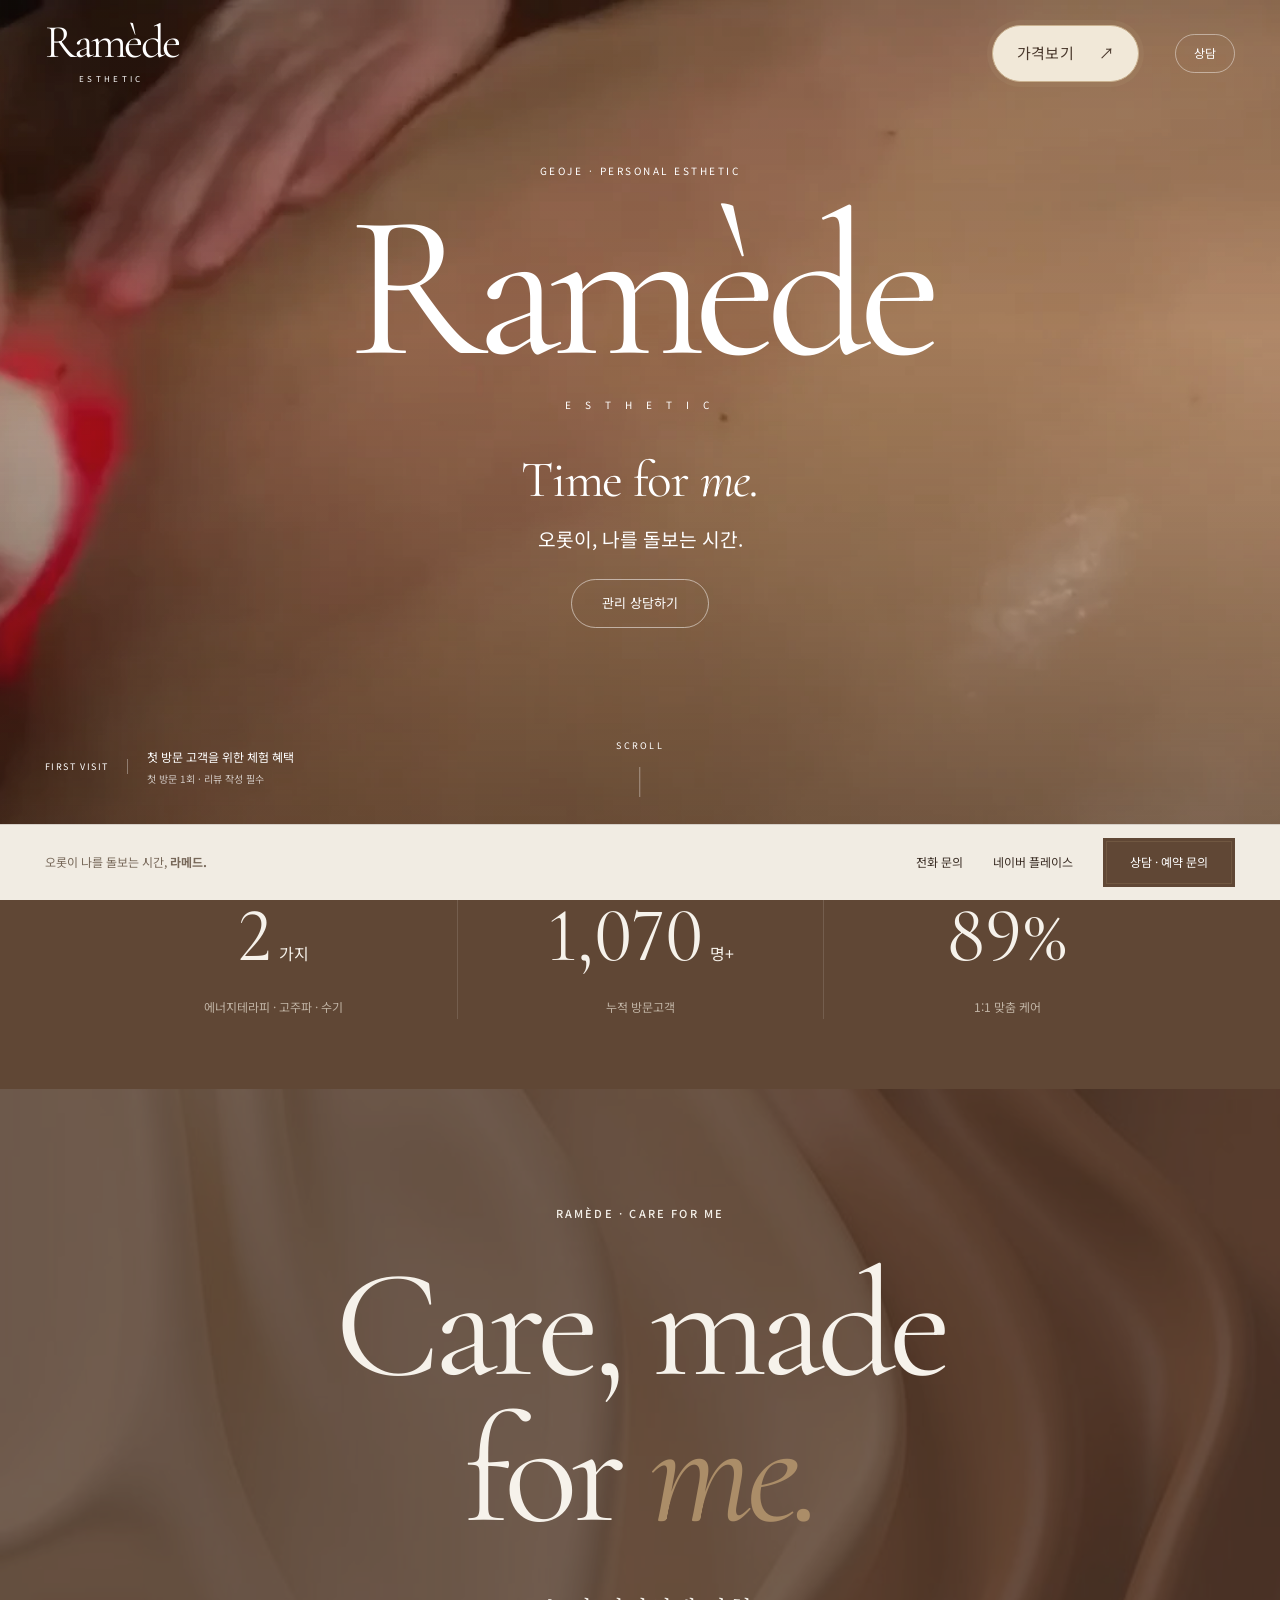
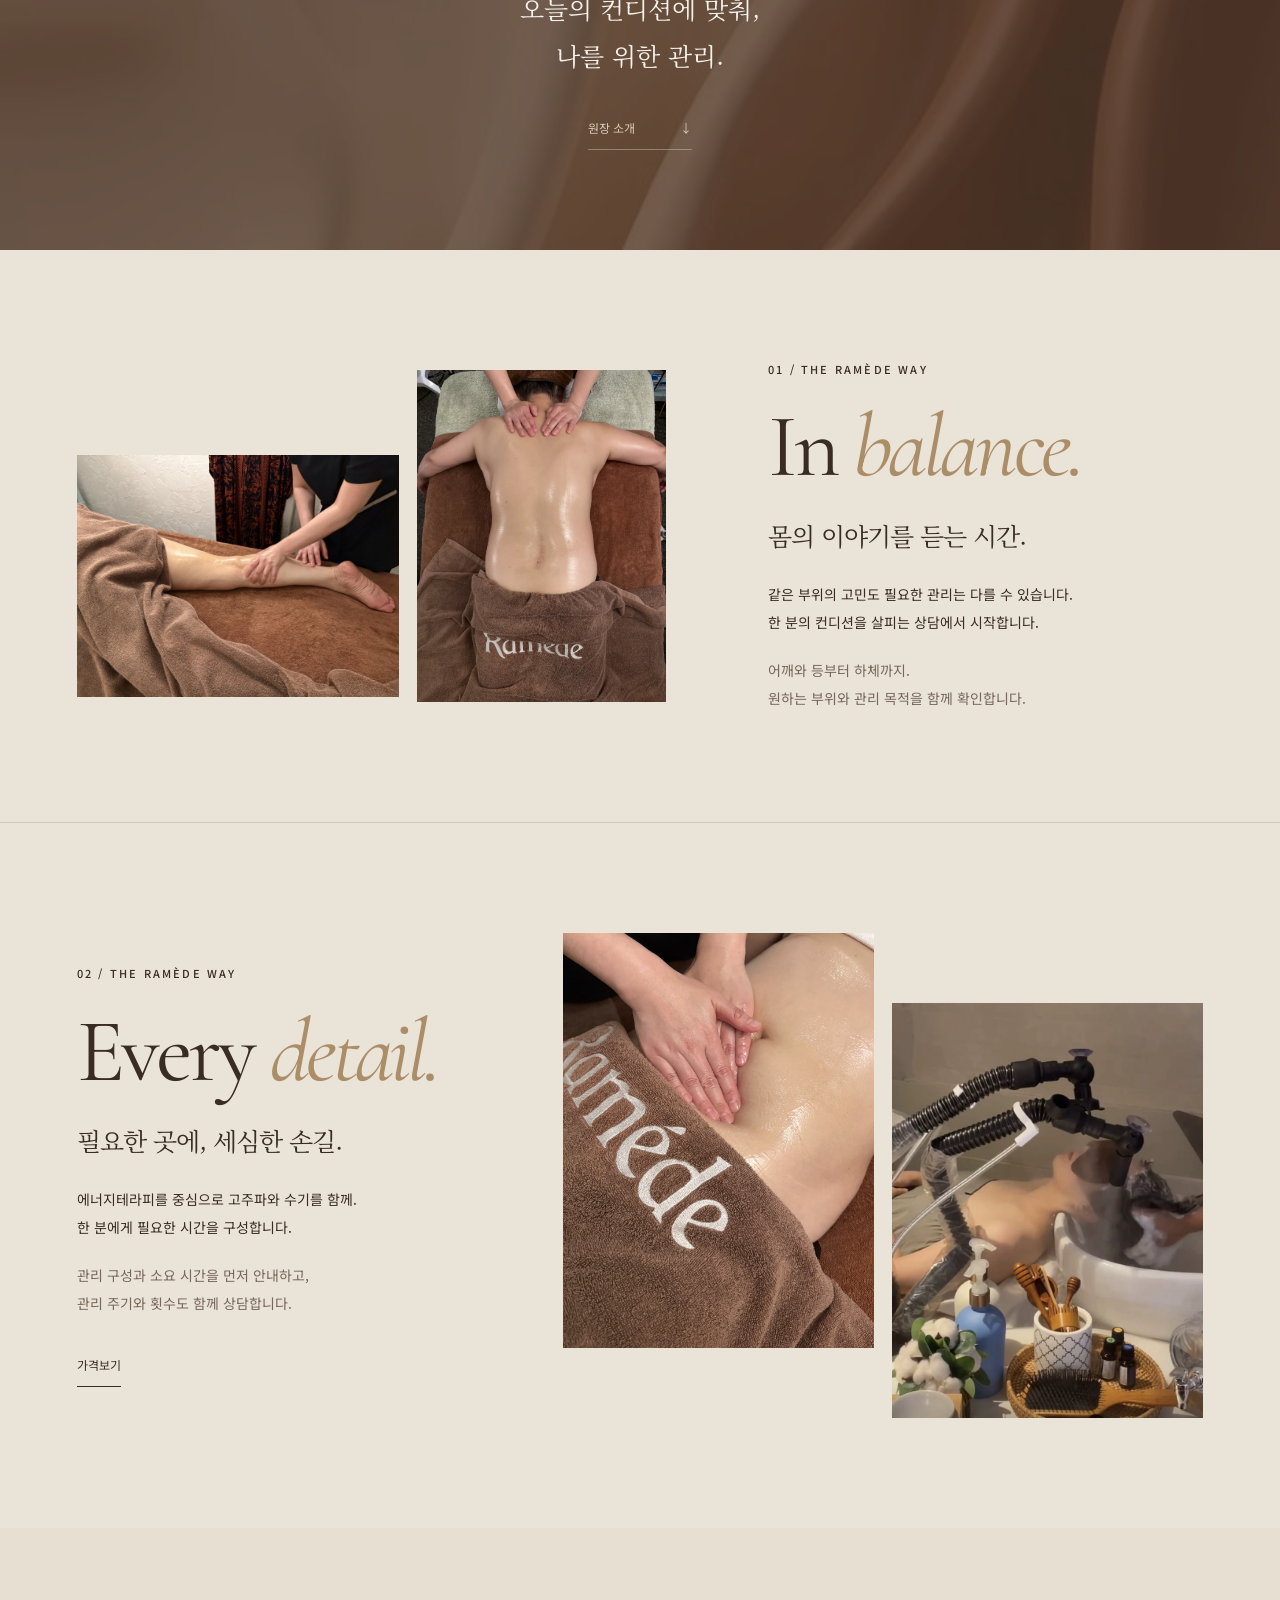
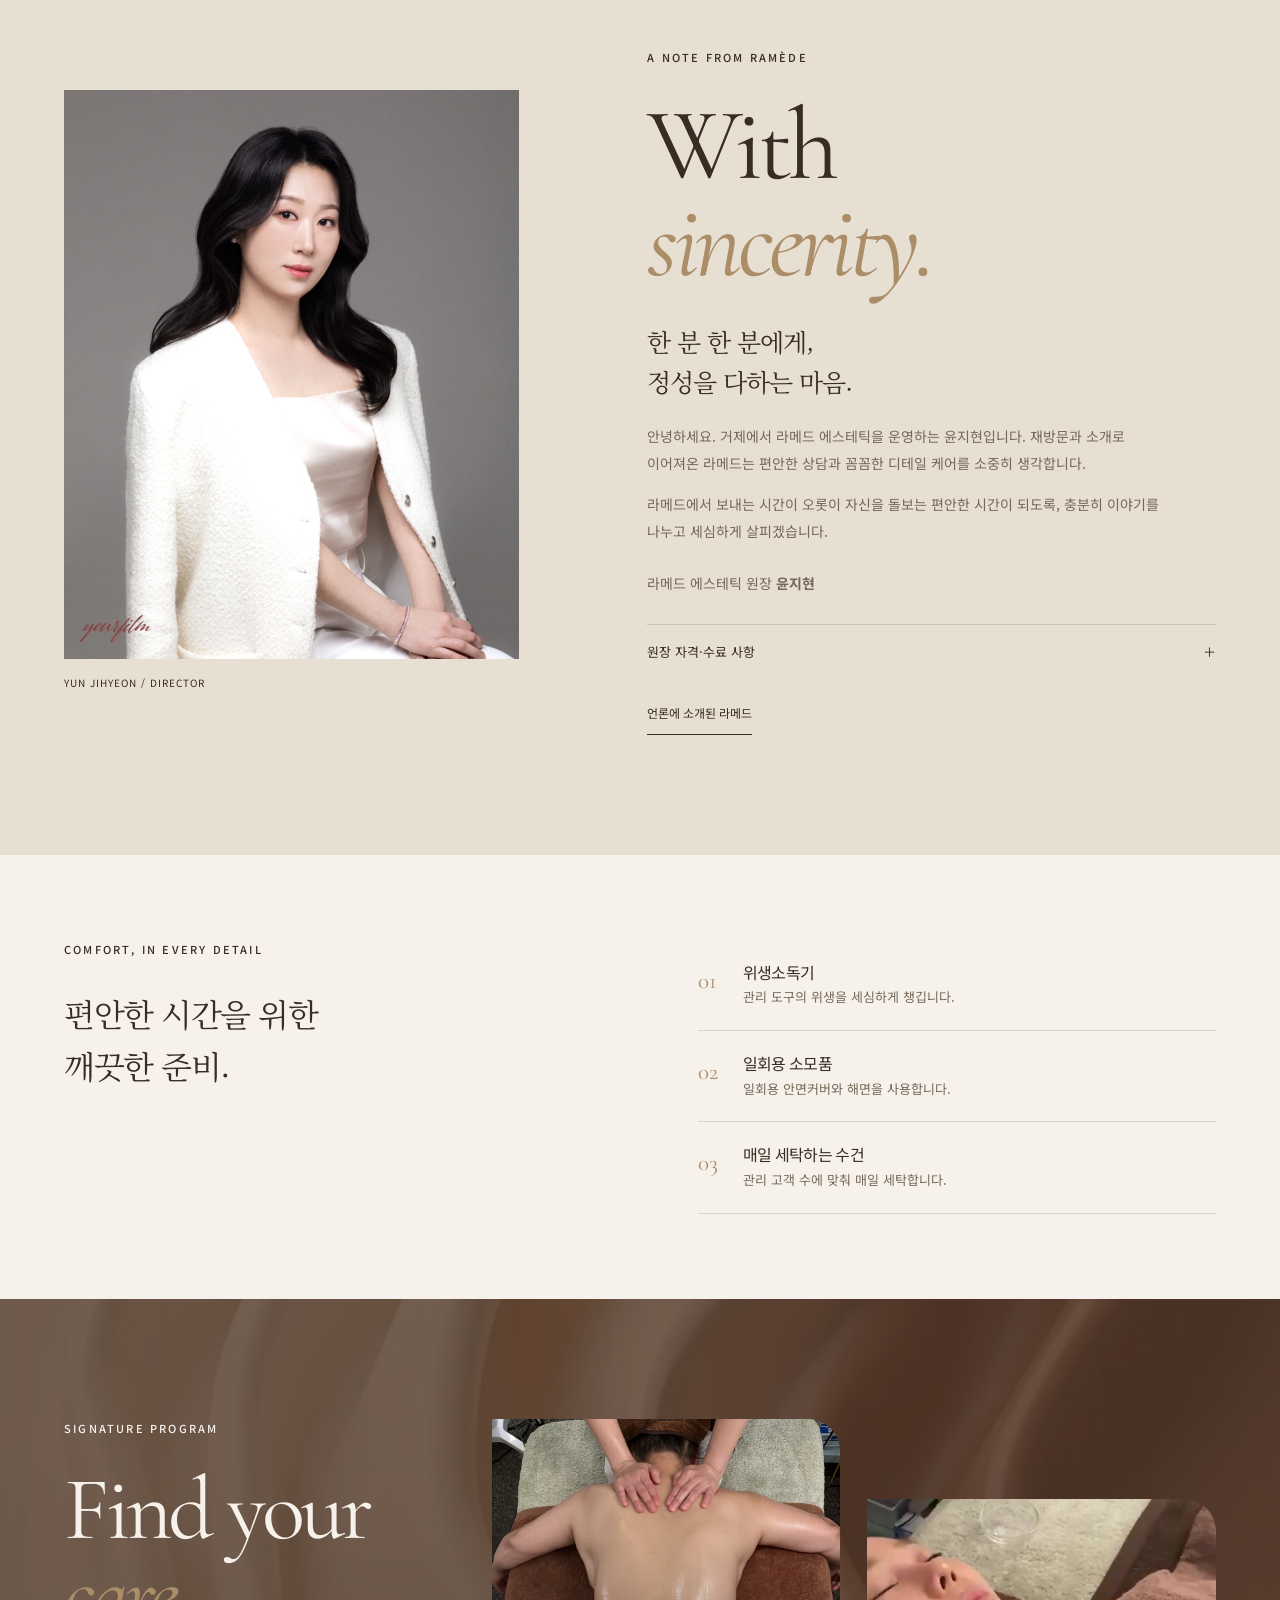
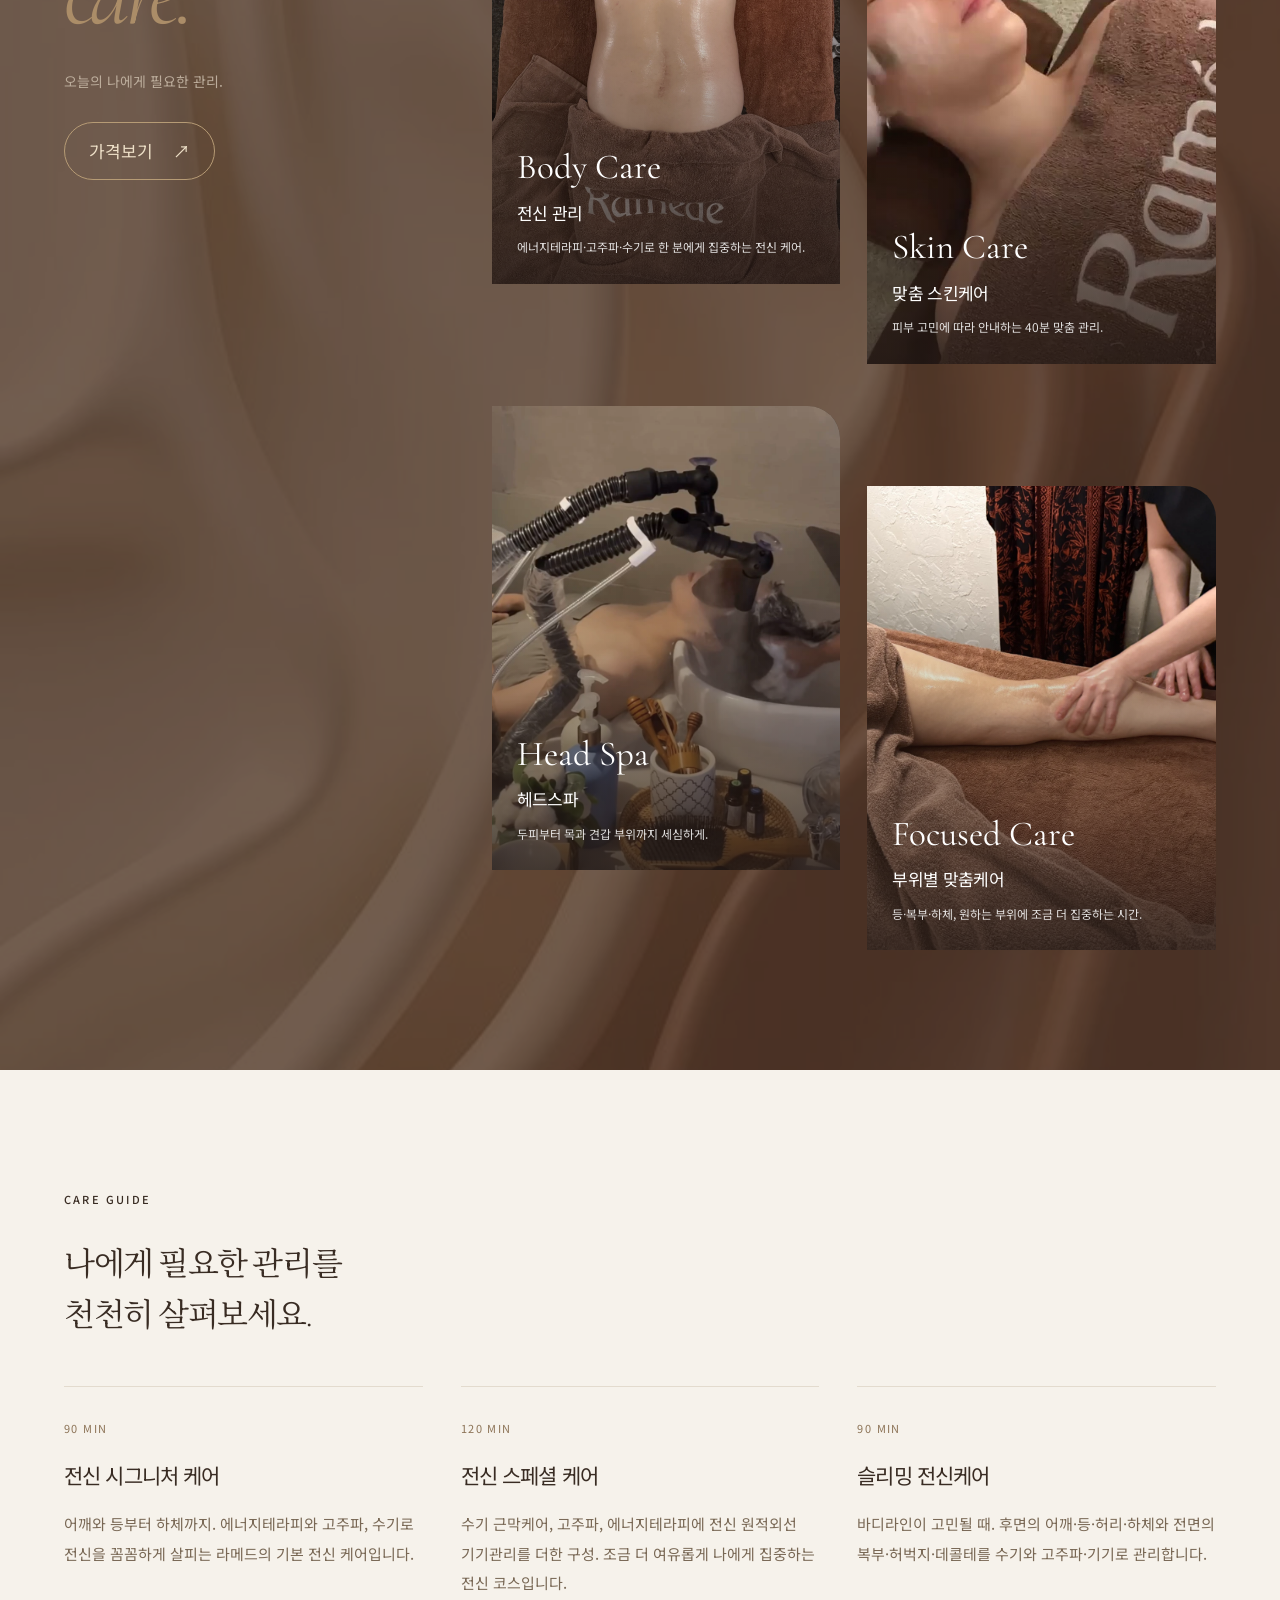
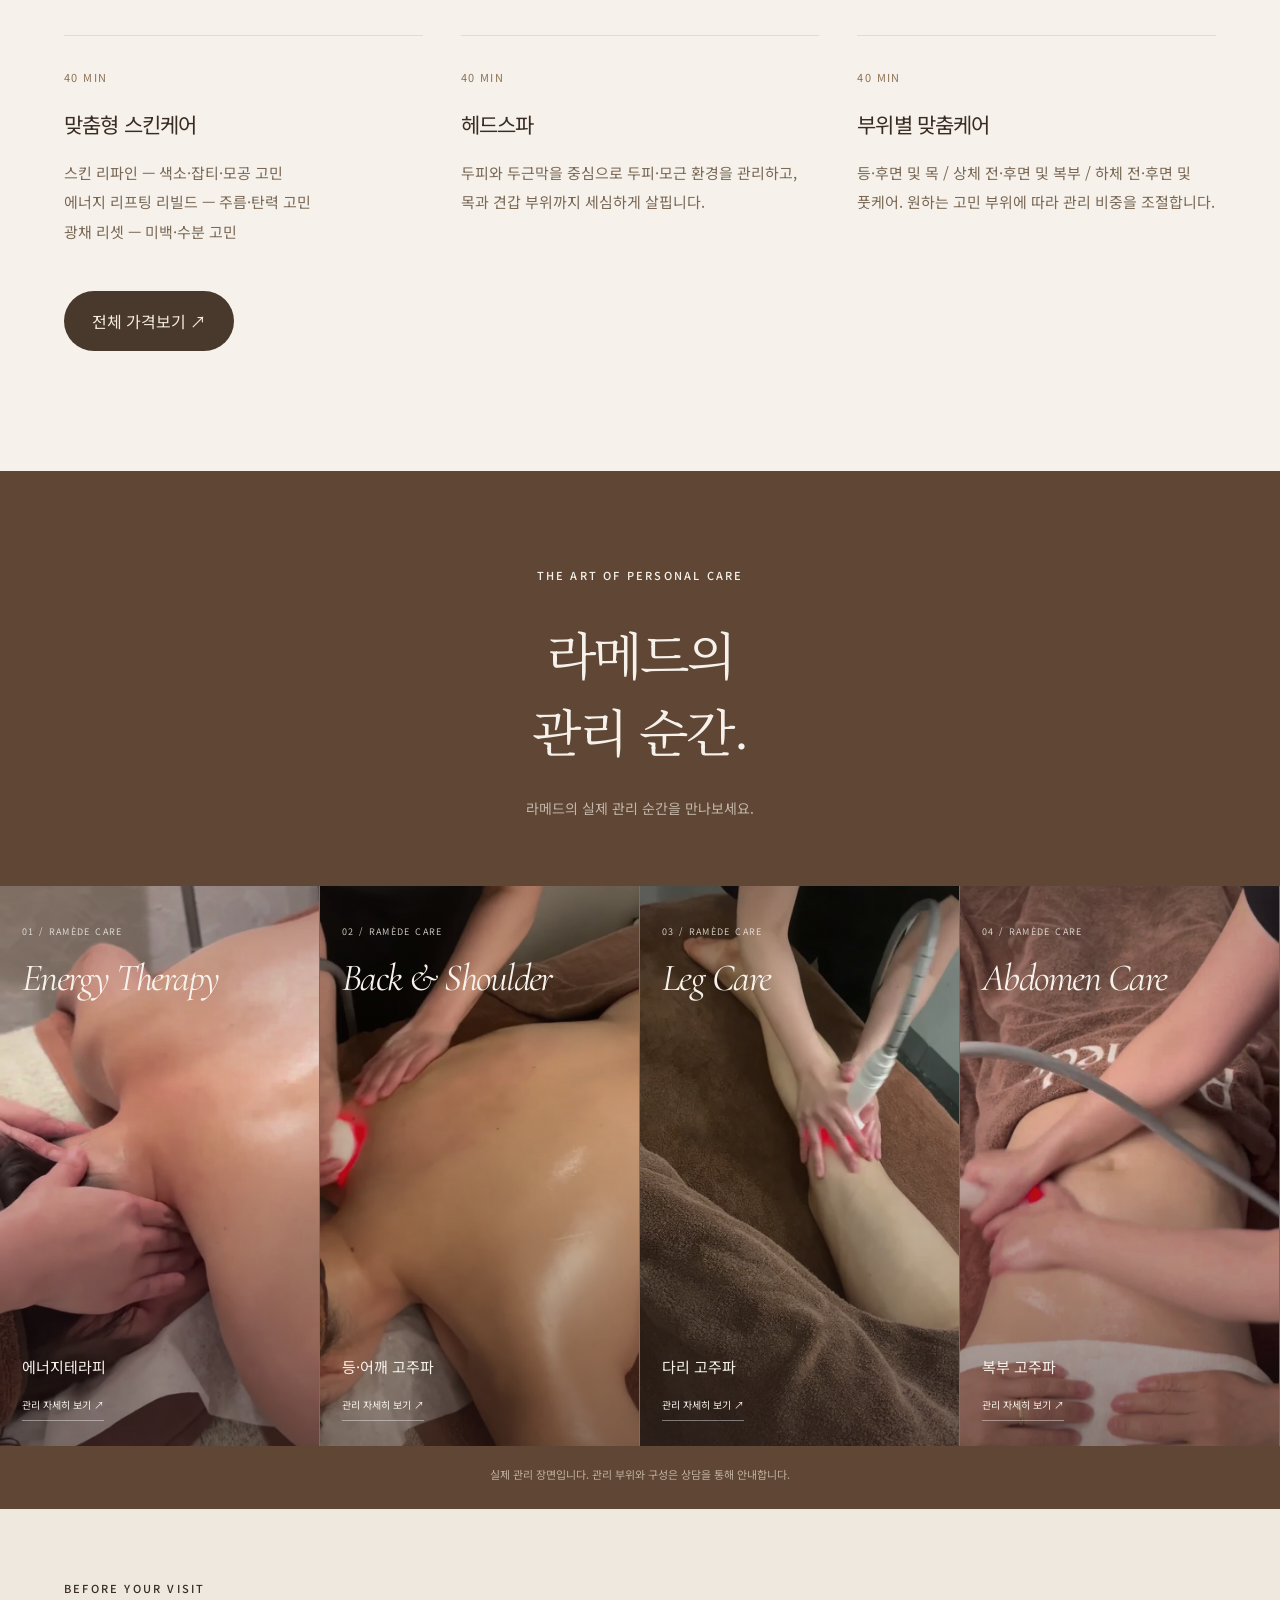
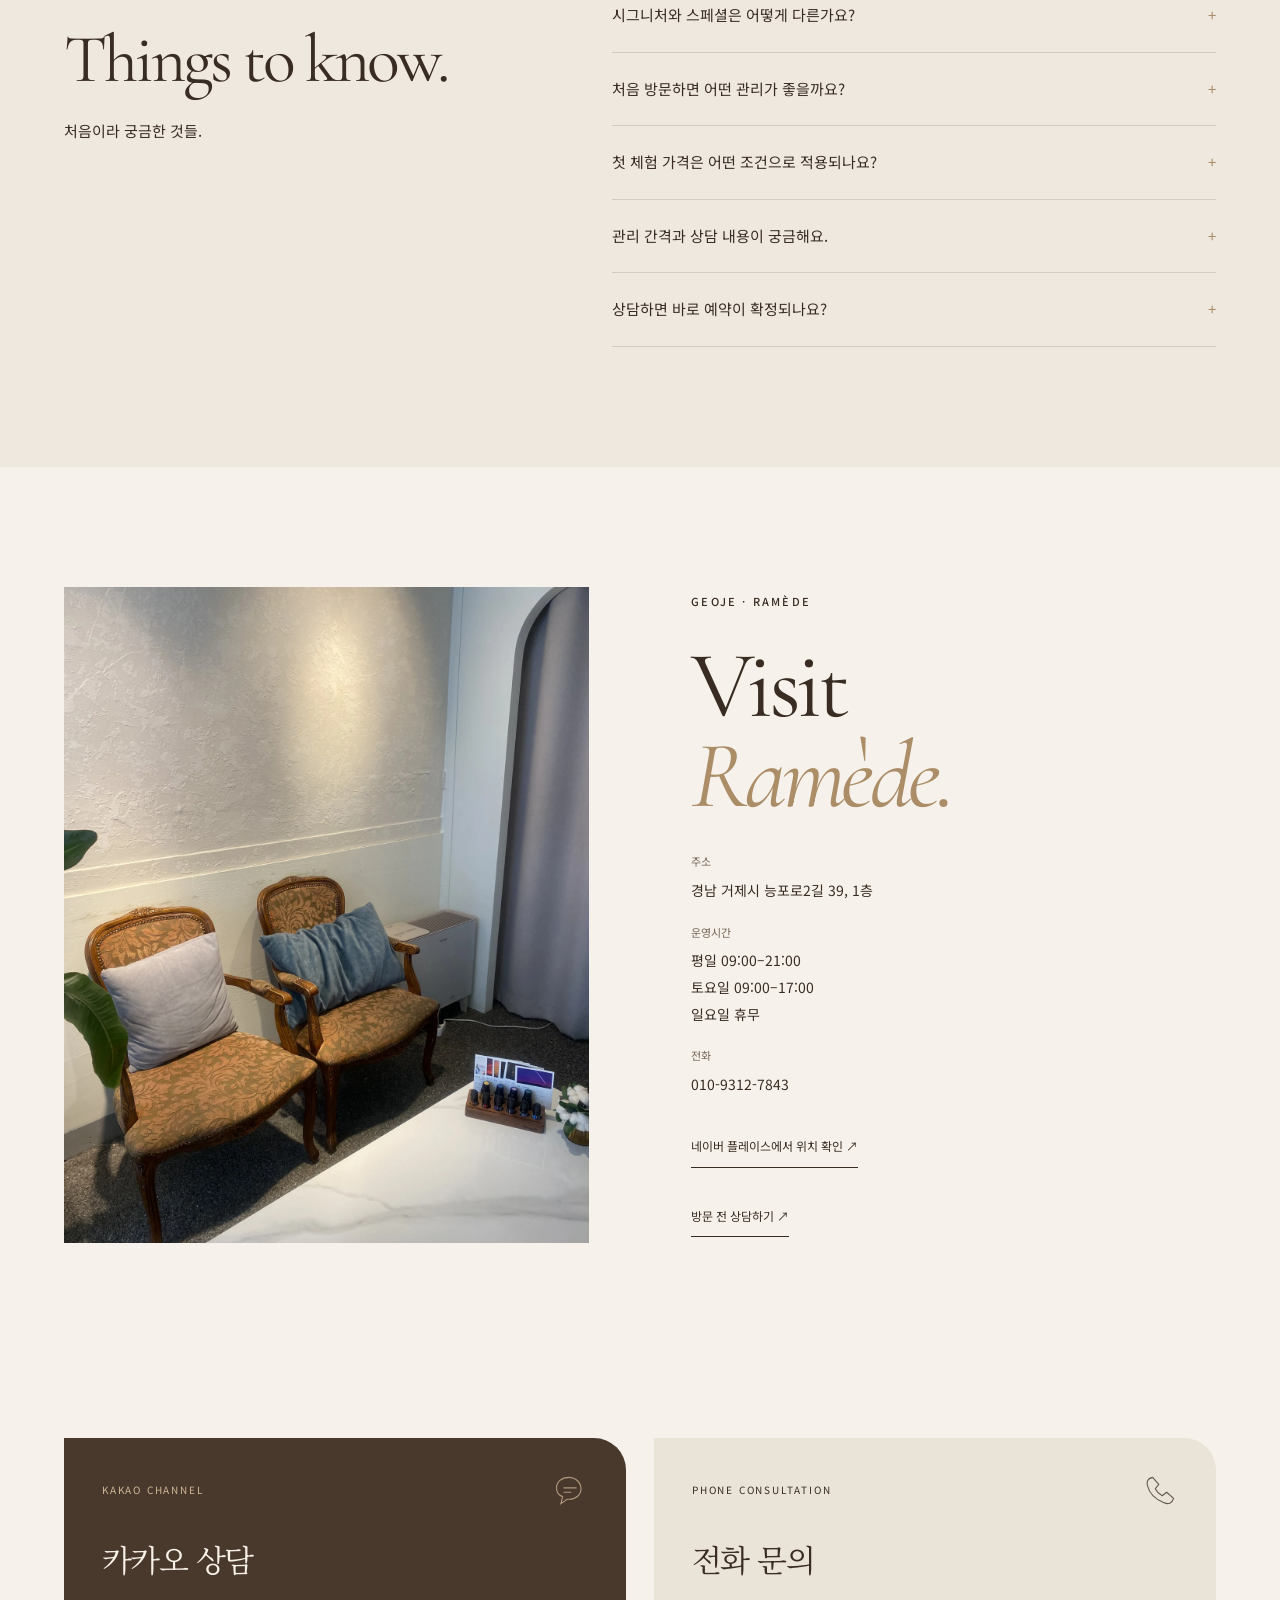
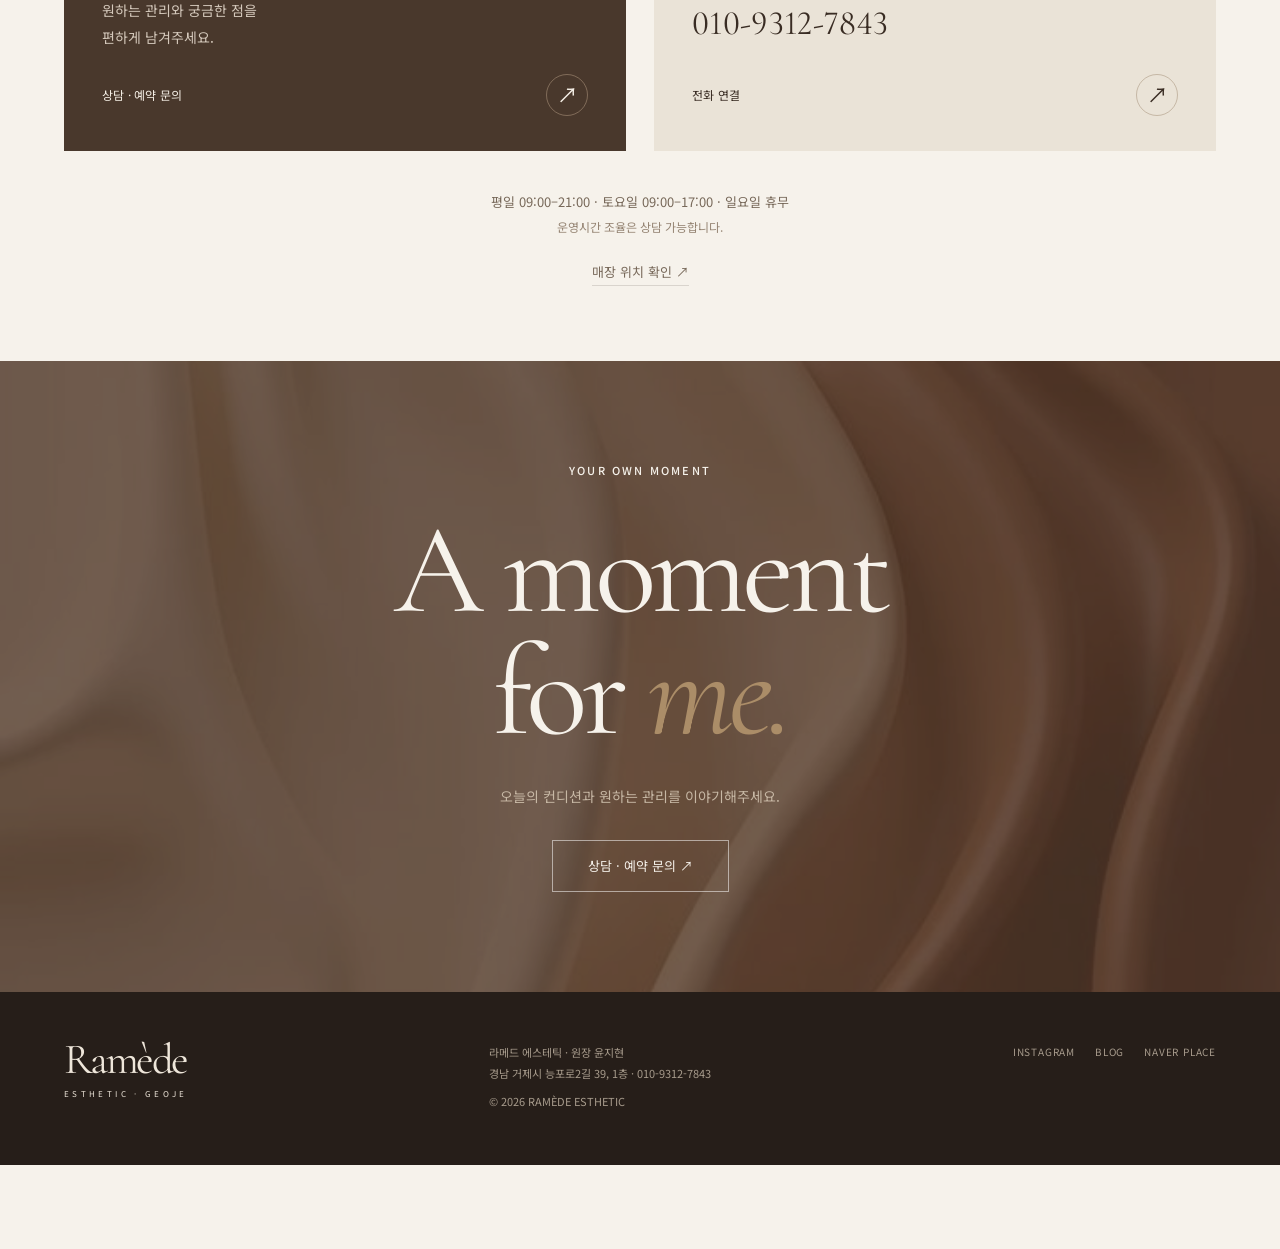
==== commit 085d0a78: "Replace experience fact with three care methods r53" ====
--- a/index.html
+++ b/index.html
@@ -1,9 +1,9 @@
 <!doctype html>
-<html lang="ko"><head><meta charset="utf-8"><script>/* Set the initial position before content or fragment targets are parsed. */if('scrollRestoration' in history)history.scrollRestoration='manual';if(location.hash)history.replaceState(history.state,'',location.pathname+location.search);window.scrollTo({top:0,left:0,behavior:'instant'});window.addEventListener('pageshow',function(e){if(e.persisted)window.scrollTo({top:0,left:0,behavior:'instant'});});</script><meta name="viewport" content="width=device-width,initial-scale=1"><meta name="theme-color" content="#49382c"><title>라메드 에스테틱 | 거제, 오롯이 나를 돌보는 시간</title><meta name="description" content="한 분 한 분의 컨디션을 살피는 라메드 에스테틱. 거제 능포동 에너지테라피·고주파·수기·헤드스파·맞춤 스킨케어. 상담 및 프로그램 안내."><meta property="og:title" content="라메드 에스테틱"><meta property="og:description" content="오롯이 나를 돌보는 시간, 라메드"><link rel="icon" href="favicon.svg"><link rel="preconnect" href="https://fonts.googleapis.com"><link rel="preconnect" href="https://fonts.gstatic.com" crossorigin><link href="https://fonts.googleapis.com/css2?family=Cormorant+Garamond:ital,wght@0,400;0,500;1,400&family=Noto+Sans+KR:wght@400;500;600&family=Noto+Serif+KR:wght@400;500&display=swap" rel="stylesheet"><link rel="stylesheet" href="style.css?v=20261112-r52"><script defer src="script.js?v=20261112-r52"></script></head><body class="home"><a class="skip" href="#main">본문 바로가기</a><header class="site-header"><a class="logo" href="index.html" aria-label="라메드 처음으로">Ramède<span>ESTHETIC</span></a><nav class="desktop-nav" aria-label="주 메뉴"><a class="price-nav" href="program.html">가격보기 <span>↗</span></a></nav><a class="header-contact" href="https://pf.kakao.com/_sExnTn">상담</a><button class="menu-toggle" aria-label="전체 메뉴 열기" aria-expanded="false" aria-controls="full-menu"><span></span><span></span></button></header><main id="main"><section class="hero" aria-label="라메드 소개"><video class="hero-film" muted autoplay loop playsinline preload="auto" poster="hero-unified-desktop-r23.webp" aria-label="라메드의 실제 등 관리 영상"><source src="hero-unified-mobile-r23.mp4" media="(max-width:760px)" type="video/mp4"><source src="hero-unified-desktop-r23.mp4" type="video/mp4"></video><picture><source media="(max-width:760px)" srcset="hero-unified-mobile-r23.webp"><img class="motion-poster hero-poster" src="hero-unified-desktop-r23.webp" alt="라메드의 실제 등 관리 장면"></picture><div class="hero-shade"></div><div class="hero-center"><p class="hero-location">GEOJE · PERSONAL ESTHETIC</p><p class="hero-wordmark">Ramède</p><p class="hero-submark">E S T H E T I C</p><h1 class="hero-brand-line">Time for <em>me.</em></h1><p class="hero-brand-korean">오롯이, 나를 돌보는 시간.</p><a class="outline-link" href="https://pf.kakao.com/_sExnTn" target="_blank" rel="noopener">관리 상담하기 </a><a class="scroll-cue" href="#home-story"><span>SCROLL</span><i></i></a></div><a class="hero-event" href="program.html"><span>FIRST VISIT</span><div>첫 방문 고객을 위한 체험 혜택<small>첫 방문 1회 · 리뷰 작성 필수</small></div></a></section>
-<section class="facts" id="facts" aria-label="라메드의 관리 원칙"><div class="fact-item" style="--fact-order:0"><span class="sr-only">운영 4년 차</span><span class="fact-value" aria-hidden="true"><span data-count-to="4">4</span><span class="fact-unit">년차</span></span><p>에스테틱 운영 경험</p></div><div class="fact-item" style="--fact-order:1"><span class="sr-only">누적 방문고객 1200명 이상</span><span class="fact-value" aria-hidden="true"><span data-count-to="1200" data-count-format="ko-KR">1,200</span><span class="fact-unit">명+</span></span><p>누적 방문고객</p></div><div class="fact-item" style="--fact-order:2"><span class="sr-only">100퍼센트 1대1 맞춤 케어</span><span class="fact-value" aria-hidden="true"><span data-count-to="100">100</span>%</span><p>1:1 맞춤 케어</p></div></section>
+<html lang="ko"><head><meta charset="utf-8"><script>/* Set the initial position before content or fragment targets are parsed. */if('scrollRestoration' in history)history.scrollRestoration='manual';if(location.hash)history.replaceState(history.state,'',location.pathname+location.search);window.scrollTo({top:0,left:0,behavior:'instant'});window.addEventListener('pageshow',function(e){if(e.persisted)window.scrollTo({top:0,left:0,behavior:'instant'});});</script><meta name="viewport" content="width=device-width,initial-scale=1"><meta name="theme-color" content="#49382c"><title>라메드 에스테틱 | 거제, 오롯이 나를 돌보는 시간</title><meta name="description" content="한 분 한 분의 컨디션을 살피는 라메드 에스테틱. 거제 능포동 에너지테라피·고주파·수기·헤드스파·맞춤 스킨케어. 상담 및 프로그램 안내."><meta property="og:title" content="라메드 에스테틱"><meta property="og:description" content="오롯이 나를 돌보는 시간, 라메드"><link rel="icon" href="favicon.svg"><link rel="preconnect" href="https://fonts.googleapis.com"><link rel="preconnect" href="https://fonts.gstatic.com" crossorigin><link href="https://fonts.googleapis.com/css2?family=Cormorant+Garamond:ital,wght@0,400;0,500;1,400&family=Noto+Sans+KR:wght@400;500;600&family=Noto+Serif+KR:wght@400;500&display=swap" rel="stylesheet"><link rel="stylesheet" href="style.css?v=20261113-r53"><script defer src="script.js?v=20261113-r53"></script></head><body class="home"><a class="skip" href="#main">본문 바로가기</a><header class="site-header"><a class="logo" href="index.html" aria-label="라메드 처음으로">Ramède<span>ESTHETIC</span></a><nav class="desktop-nav" aria-label="주 메뉴"><a class="price-nav" href="program.html">가격보기 <span>↗</span></a></nav><a class="header-contact" href="https://pf.kakao.com/_sExnTn">상담</a><button class="menu-toggle" aria-label="전체 메뉴 열기" aria-expanded="false" aria-controls="full-menu"><span></span><span></span></button></header><main id="main"><section class="hero" aria-label="라메드 소개"><video class="hero-film" muted autoplay loop playsinline preload="auto" poster="hero-unified-desktop-r23.webp" aria-label="라메드의 실제 등 관리 영상"><source src="hero-unified-mobile-r23.mp4" media="(max-width:760px)" type="video/mp4"><source src="hero-unified-desktop-r23.mp4" type="video/mp4"></video><picture><source media="(max-width:760px)" srcset="hero-unified-mobile-r23.webp"><img class="motion-poster hero-poster" src="hero-unified-desktop-r23.webp" alt="라메드의 실제 등 관리 장면"></picture><div class="hero-shade"></div><div class="hero-center"><p class="hero-location">GEOJE · PERSONAL ESTHETIC</p><p class="hero-wordmark">Ramède</p><p class="hero-submark">E S T H E T I C</p><h1 class="hero-brand-line">Time for <em>me.</em></h1><p class="hero-brand-korean">오롯이, 나를 돌보는 시간.</p><a class="outline-link" href="https://pf.kakao.com/_sExnTn" target="_blank" rel="noopener">관리 상담하기 </a><a class="scroll-cue" href="#home-story"><span>SCROLL</span><i></i></a></div><a class="hero-event" href="program.html"><span>FIRST VISIT</span><div>첫 방문 고객을 위한 체험 혜택<small>첫 방문 1회 · 리뷰 작성 필수</small></div></a></section>
+<section class="facts" id="facts" aria-label="라메드의 관리 원칙"><div class="fact-item" style="--fact-order:0"><span class="sr-only">에너지테라피, 고주파, 수기의 3가지 관리</span><span class="fact-value" aria-hidden="true"><span data-count-to="3">3</span><span class="fact-unit">가지</span></span><p>에너지테라피 · 고주파 · 수기</p></div><div class="fact-item" style="--fact-order:1"><span class="sr-only">누적 방문고객 1200명 이상</span><span class="fact-value" aria-hidden="true"><span data-count-to="1200" data-count-format="ko-KR">1,200</span><span class="fact-unit">명+</span></span><p>누적 방문고객</p></div><div class="fact-item" style="--fact-order:2"><span class="sr-only">100퍼센트 1대1 맞춤 케어</span><span class="fact-value" aria-hidden="true"><span data-count-to="100">100</span>%</span><p>1:1 맞춤 케어</p></div></section>
 <section class="home-story" id="home-story"><p class="small-label reveal">RAMÈDE · CARE FOR ME</p><h2 class="reveal">Care, made<br>for <em>me.</em></h2><p class="reveal">오늘의 컨디션에 맞춰,<br>나를 위한 관리.</p><a class="underlined reveal" href="#director">원장 소개 <span>↓</span></a></section><div class="philosophy" id="our-way"><section class="balance feature"><div class="balance-photos reveal"><figure><img src="balance-small.webp" width="1600" height="1200" alt="라메드의 실제 하체 수기 관리 사진" loading="lazy"></figure><figure><img src="balance-large.webp" width="1350" height="1800" alt="라메드의 실제 등과 어깨 수기 관리 사진" loading="lazy"></figure></div><div class="feature-copy reveal"><p class="section-no">01 / THE RAMÈDE WAY</p><h2>In <em>balance.</em></h2><h3>몸의 이야기를 듣는 시간.</h3><p>같은 부위의 고민도 필요한 관리는 다를 수 있습니다.<br>한 분의 컨디션을 살피는 상담에서 시작합니다.</p><p class="subtle">어깨와 등부터 하체까지.<br>원하는 부위와 관리 목적을 함께 확인합니다.</p></div></section>
 <section class="detail feature"><div class="feature-copy reveal"><p class="section-no">02 / THE RAMÈDE WAY</p><h2>Every <em>detail.</em></h2><h3>필요한 곳에, 세심한 손길.</h3><p>에너지테라피를 중심으로 고주파와 수기를 함께.<br>한 분에게 필요한 시간을 구성합니다.</p><p class="subtle">관리 구성과 소요 시간을 먼저 안내하고,<br>관리 주기와 횟수도 함께 상담합니다.</p><a class="underlined" href="program.html">가격보기</a></div><div class="detail-photo reveal"><img src="selected-photo-2-20261104.webp" alt="라메드의 실제 관리 손길" loading="lazy"><img src="detail-headspa-clean.webp" alt="라메드의 실제 헤드스파 관리 장면" loading="lazy"></div></section>
-</div><section class="director section" id="director"><div class="director-photo reveal"><img src="director.webp" alt="라메드 에스테틱 윤지현 원장 프로필" loading="lazy"><span>YUN JIHYEON / DIRECTOR</span></div><div class="director-copy reveal"><p class="small-label">A NOTE FROM RAMÈDE</p><h2>With<br><em>sincerity.</em></h2><h3>한 분 한 분에게,<br>정성을 다하는 마음.</h3><p>안녕하세요. 거제에서 라메드 에스테틱을 운영하는 윤지현입니다. 재방문과 소개로 이어져온 라메드는 편안한 상담과 꼼꼼한 디테일 케어를 소중히 생각합니다.</p><p>라메드에서 보내는 시간이 오롯이 자신을 돌보는 편안한 시간이 되도록, 충분히 이야기를 나누고 세심하게 살피겠습니다.</p><p class="signature">라메드 에스테틱 원장 <strong>윤지현</strong></p><details class="credentials"><summary>원장 자격·수료 사항 <span>＋</span></summary><ul><li>에스테틱 운영 4년 차</li><li>피부관리사 국가자격증 취득 / 종합미용사 면허 취득</li><li>에너지테라피 자격증 2급 수료</li><li>체형관리사·두피관리사 자격증 1급 수료</li><li>경락마사지 강사증 1급 수료</li></ul></details><a class="underlined" href="https://www.sikyungnews.com/news_view.jsp?ncd=4983" target="_blank" rel="noopener">언론에 소개된 라메드</a></div></section>
+</div><section class="director section" id="director"><div class="director-photo reveal"><img src="director.webp" alt="라메드 에스테틱 윤지현 원장 프로필" loading="lazy"><span>YUN JIHYEON / DIRECTOR</span></div><div class="director-copy reveal"><p class="small-label">A NOTE FROM RAMÈDE</p><h2>With<br><em>sincerity.</em></h2><h3>한 분 한 분에게,<br>정성을 다하는 마음.</h3><p>안녕하세요. 거제에서 라메드 에스테틱을 운영하는 윤지현입니다. 재방문과 소개로 이어져온 라메드는 편안한 상담과 꼼꼼한 디테일 케어를 소중히 생각합니다.</p><p>라메드에서 보내는 시간이 오롯이 자신을 돌보는 편안한 시간이 되도록, 충분히 이야기를 나누고 세심하게 살피겠습니다.</p><p class="signature">라메드 에스테틱 원장 <strong>윤지현</strong></p><details class="credentials"><summary>원장 자격·수료 사항 <span>＋</span></summary><ul><li>에스테틱 에너지테라피, 고주파, 수기의 3가지 관리</li><li>피부관리사 국가자격증 취득 / 종합미용사 면허 취득</li><li>에너지테라피 자격증 2급 수료</li><li>체형관리사·두피관리사 자격증 1급 수료</li><li>경락마사지 강사증 1급 수료</li></ul></details><a class="underlined" href="https://www.sikyungnews.com/news_view.jsp?ncd=4983" target="_blank" rel="noopener">언론에 소개된 라메드</a></div></section>
 <section class="hygiene section"><div class="reveal"><p class="small-label">COMFORT, IN EVERY DETAIL</p><h2>편안한 시간을 위한<br>깨끗한 준비.</h2></div><div class="hygiene-items reveal"><div><span>01</span><h3>위생소독기</h3><p>관리 도구의 위생을 세심하게 챙깁니다.</p></div><div><span>02</span><h3>일회용 소모품</h3><p>일회용 안면커버와 해면을 사용합니다.</p></div><div><span>03</span><h3>매일 세탁하는 수건</h3><p>관리 고객 수에 맞춰 매일 세탁합니다.</p></div></div></section>
 <section class="home-program section" id="care-overview"><div class="listing-intro reveal"><p class="small-label">SIGNATURE PROGRAM</p><h2>Find your<br><em>care.</em></h2><p>오늘의 나에게 필요한 관리.</p><a class="underlined" href="program.html">가격보기 <span>↗</span></a></div><div class="category-grid"><article class="care-category reveal"><img src="balance-large.webp" alt="라메드의 실제 전신 관리 장면" loading="lazy"><div><span>Body Care</span><h3>전신 관리</h3><p>에너지테라피·고주파·수기로 한 분에게 집중하는 전신 케어.</p><b>자세히 보기 ↗</b></div></article><article class="care-category reveal"><img src="program-skin-shoulder-r32.jpg" alt="라메드의 실제 맞춤 스킨케어 장면" loading="lazy"><div><span>Skin Care</span><h3>맞춤 스킨케어</h3><p>피부 고민에 따라 안내하는 40분 맞춤 관리.</p><b>자세히 보기 ↗</b></div></article><article class="care-category reveal"><img src="detail-headspa-clean.webp" alt="라메드의 실제 헤드스파 장면" loading="lazy"><div><span>Head Spa</span><h3>헤드스파</h3><p>두피부터 목과 견갑 부위까지 세심하게.</p><b>자세히 보기 ↗</b></div></article><article class="care-category reveal"><img src="balance-small.webp" alt="라메드의 실제 부위별 맞춤케어 장면" loading="lazy"><div><span>Focused Care</span><h3>부위별 맞춤케어</h3><p>등·복부·하체, 원하는 부위에 조금 더 집중하는 시간.</p><b>자세히 보기 ↗</b></div></article></div></section><section class="care-guide section" id="care-details"><p class="small-label reveal">CARE GUIDE</p><h2 class="reveal">나에게 필요한 관리를<br>천천히 살펴보세요.</h2><div class="care-guide-grid"><article class="reveal"><span>90 MIN</span><h3>전신 시그니처 케어</h3><p>어깨와 등부터 하체까지. 에너지테라피와 고주파, 수기로 전신을 꼼꼼하게 살피는 라메드의 기본 전신 케어입니다.</p></article><article class="reveal"><span>120 MIN</span><h3>전신 스페셜 케어</h3><p>수기 근막케어, 고주파, 에너지테라피에 전신 원적외선 기기관리를 더한 구성. 조금 더 여유롭게 나에게 집중하는 전신 코스입니다.</p></article><article class="reveal"><span>90 MIN</span><h3>슬리밍 전신케어</h3><p>바디라인이 고민될 때. 후면의 어깨·등·허리·하체와 전면의 복부·허벅지·데콜테를 수기와 고주파·기기로 관리합니다.</p></article><article class="reveal"><span>40 MIN</span><h3>맞춤형 스킨케어</h3><p>스킨 리파인 — 색소·잡티·모공 고민<br>에너지 리프팅 리빌드 — 주름·탄력 고민<br>광채 리셋 — 미백·수분 고민</p></article><article class="reveal"><span>40 MIN</span><h3>헤드스파</h3><p>두피와 두근막을 중심으로 두피·모근 환경을 관리하고, 목과 견갑 부위까지 세심하게 살핍니다.</p></article><article class="reveal"><span>40 MIN</span><h3>부위별 맞춤케어</h3><p>등·후면 및 목 / 상체 전·후면 및 복부 / 하체 전·후면 및 풋케어. 원하는 고민 부위에 따라 관리 비중을 조절합니다.</p></article></div><a class="price-nav guide-price" href="program.html">전체 가격보기 ↗</a></section><section class="films" id="films"><div class="films-heading reveal"><p class="small-label">THE ART OF PERSONAL CARE</p><h2>라메드의<br>관리 순간.</h2><p>라메드의 실제 관리 순간을 만나보세요.</p></div><div class="film-grid"><article class="film-card reveal"><video muted autoplay loop playsinline preload="metadata" poster="selected-energy-20261104.webp" aria-label="라메드의 실제 에너지테라피 관리 영상"><source src="selected-energy-20261104.mp4" type="video/mp4"></video><img class="motion-poster" src="selected-energy-20261104.webp" alt="라메드의 실제 에너지테라피 관리 장면" loading="lazy"><div class="film-shade"></div><div class="film-top"><span>01 / RAMÈDE CARE</span><h3>Energy Therapy</h3></div><div class="film-bottom"><p>에너지테라피</p><a href="#care-details" class="pill">관리 자세히 보기 ↗</a></div></article><article class="film-card reveal"><video muted autoplay loop playsinline preload="metadata" poster="selected-back-20261104.webp" aria-label="라메드의 실제 등·어깨 고주파 관리 영상"><source src="selected-back-20261104.mp4" type="video/mp4"></video><img class="motion-poster" src="selected-back-20261104.webp" alt="라메드의 실제 등·어깨 고주파 관리 장면" loading="lazy"><div class="film-shade"></div><div class="film-top"><span>02 / RAMÈDE CARE</span><h3>Back & Shoulder</h3></div><div class="film-bottom"><p>등·어깨 고주파</p><a href="#care-details" class="pill">관리 자세히 보기 ↗</a></div></article><article class="film-card reveal"><video muted autoplay loop playsinline preload="metadata" poster="selected-leg-rf-20261104.webp" aria-label="라메드의 실제 다리 고주파 관리 영상"><source src="selected-leg-rf-20261104.mp4" type="video/mp4"></video><img class="motion-poster" src="selected-leg-rf-20261104.webp" alt="라메드의 실제 다리 고주파 관리 장면" loading="lazy"><div class="film-shade"></div><div class="film-top"><span>03 / RAMÈDE CARE</span><h3>Leg Care</h3></div><div class="film-bottom"><p>다리 고주파</p><a href="#care-details" class="pill">관리 자세히 보기 ↗</a></div></article><article class="film-card reveal"><video muted autoplay loop playsinline preload="metadata" poster="selected-abdomen-20261104.webp" aria-label="라메드의 실제 복부 고주파 관리 영상"><source src="selected-abdomen-20261104.mp4" type="video/mp4"></video><img class="motion-poster" src="selected-abdomen-20261104.webp" alt="라메드의 실제 복부 고주파 관리 장면" loading="lazy"><div class="film-shade"></div><div class="film-top"><span>04 / RAMÈDE CARE</span><h3>Abdomen Care</h3></div><div class="film-bottom"><p>복부 고주파</p><a href="#care-details" class="pill">관리 자세히 보기 ↗</a></div></article></div><p class="film-note">실제 관리 장면입니다. 관리 부위와 구성은 상담을 통해 안내합니다.</p></section>
 <section class="faq section"><div class="reveal"><p class="small-label">BEFORE YOUR VISIT</p><h2>Things to know.</h2><p>처음이라 궁금한 것들.</p></div><div class="faq-list reveal"><details><summary>시그니처와 스페셜은 어떻게 다른가요?</summary><p>시그니처는 90분, 스페셜은 120분입니다. 스페셜은 전신 원적외선 기기관리가 포함되어 관리 시간에 차이가 있습니다. 자세한 구성은 상담 시 안내합니다.</p></details><details><summary>처음 방문하면 어떤 관리가 좋을까요?</summary><p>처음에는 첫 체험 가격으로 전신 스페셜 케어를 추천드립니다. 다만 원하는 관리 부위와 컨디션을 먼저 듣고 적합한 구성을 함께 상담합니다.</p></details><details><summary>첫 체험 가격은 어떤 조건으로 적용되나요?</summary><p>처음 방문하시는 고객에게 1회 적용하며 리뷰 작성이 필수입니다. 전신 시그니처·스페셜·슬리밍·헤드스파에 적용됩니다. 부위별 맞춤케어와 스킨케어는 별도의 3회 구성입니다.</p></details><details><summary>관리 간격과 상담 내용이 궁금해요.</summary><p>일반적으로 주 1회 간격을 안내하되, 컨디션과 관리 목적에 따라 달라집니다. 상담에서는 불편한 부위, 질환 여부, 운동·수면 습관, 스트레스와 부종 등 전반적인 컨디션을 확인합니다.</p></details><details><summary>상담하면 바로 예약이 확정되나요?</summary><p>원하는 관리와 방문 일정을 알려주시면 가능한 시간을 상담 후 안내합니다. 카카오채널 또는 전화로 먼저 문의해주세요. 운영시간 조율도 상담 가능합니다.</p></details></div></section><section class="location-details section reveal" id="location"><img src="space.webp" alt="라메드 매장 내부 공간"><div><p class="small-label">GEOJE · RAMÈDE</p><h2>Visit<br><em>Ramède.</em></h2><dl><dt>주소</dt><dd>경남 거제시 능포로2길 39, 1층</dd><dt>운영시간</dt><dd>평일 09:00–21:00<br>토요일 09:00–17:00<br>일요일 휴무</dd><dt>전화</dt><dd><a href="tel:01093127843">010-9312-7843</a></dd></dl><a class="underlined" href="https://map.naver.com/p/entry/place/1915856797?placePath=%2Fhome" target="_blank" rel="noopener">네이버 플레이스에서 위치 확인 ↗</a><br><a class="underlined" href="https://pf.kakao.com/_sExnTn">방문 전 상담하기 ↗</a></div></section><section class="reservation-options section" id="contact"><a class="contact-choice contact-kakao reveal" href="https://pf.kakao.com/_sExnTn" target="_blank" rel="noopener"><div class="contact-top"><span>KAKAO CHANNEL</span><svg aria-hidden="true" viewBox="0 0 40 40" fill="none"><path d="M32 18c0 7-6 12-13 12h-3l-7 5 2-8C6 25 4 21 4 17 4 10 10 5 18 5s14 6 14 13Z" stroke="currentColor" stroke-width="1.3"/><path d="M12 17h15M12 22h9" stroke="currentColor" stroke-width="1.3"/></svg></div><h2>카카오 상담</h2><p>원하는 관리와 궁금한 점을<br>편하게 남겨주세요.</p><div class="contact-action"><span>상담 · 예약 문의</span><i aria-hidden="true">↗</i></div></a><a class="contact-choice contact-phone reveal" href="tel:01093127843"><div class="contact-top"><span>PHONE CONSULTATION</span><svg aria-hidden="true" viewBox="0 0 40 40" fill="none"><path d="m11 5 7 8-4 5c2 4 4 6 8 8l5-4 8 7c-2 6-6 7-11 5C14 30 7 23 5 14 4 9 6 6 11 5Z" stroke="currentColor" stroke-width="1.3" stroke-linejoin="round"/></svg></div><h2>전화 문의</h2><p class="contact-number">010-9312-7843</p><div class="contact-action"><span>전화 연결</span><i aria-hidden="true">↗</i></div></a><div class="reservation-hours"><p>평일 09:00–21:00 · 토요일 09:00–17:00 · 일요일 휴무</p><p>운영시간 조율은 상담 가능합니다.</p><a href="#location">매장 위치 확인 ↗</a></div></section><section class="page-cta reveal"><p class="small-label">YOUR OWN MOMENT</p><h2>A moment<br>for <em>me.</em></h2><p>오늘의 컨디션과 원하는 관리를 이야기해주세요.</p><a class="outline-link" href="https://pf.kakao.com/_sExnTn">상담 · 예약 문의 ↗</a></section></main><footer><a class="logo" href="index.html">Ramède<span>ESTHETIC · GEOJE</span></a><div><p>라메드 에스테틱 · 원장 윤지현</p><p>경남 거제시 능포로2길 39, 1층 · 010-9312-7843</p><small>© 2026 RAMÈDE ESTHETIC</small></div><div class="social"><a href="https://www.instagram.com/ramede_spa/" target="_blank" rel="noopener">INSTAGRAM</a><a href="https://blog.naver.com/ramede_spa" target="_blank" rel="noopener">BLOG</a><a href="https://map.naver.com/p/entry/place/1915856797?placePath=%2Fhome" target="_blank" rel="noopener">NAVER PLACE</a></div></footer>
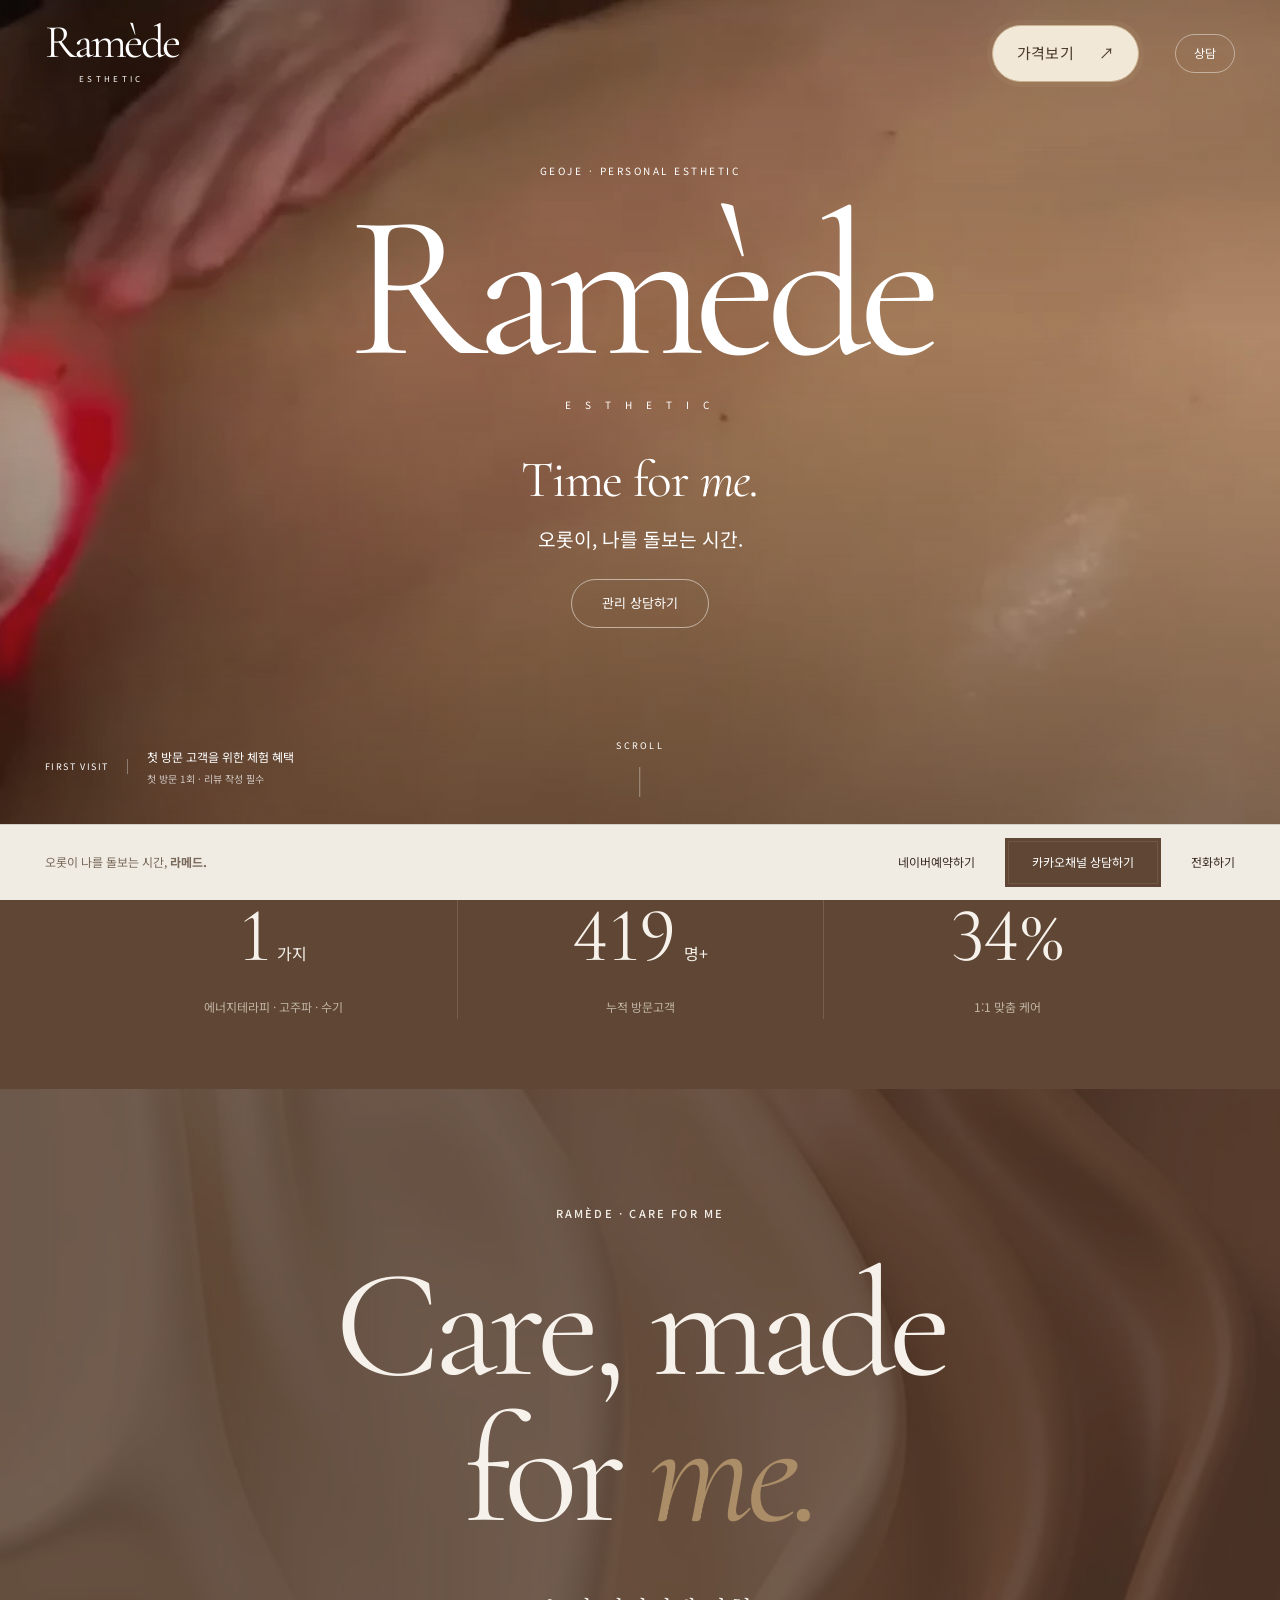
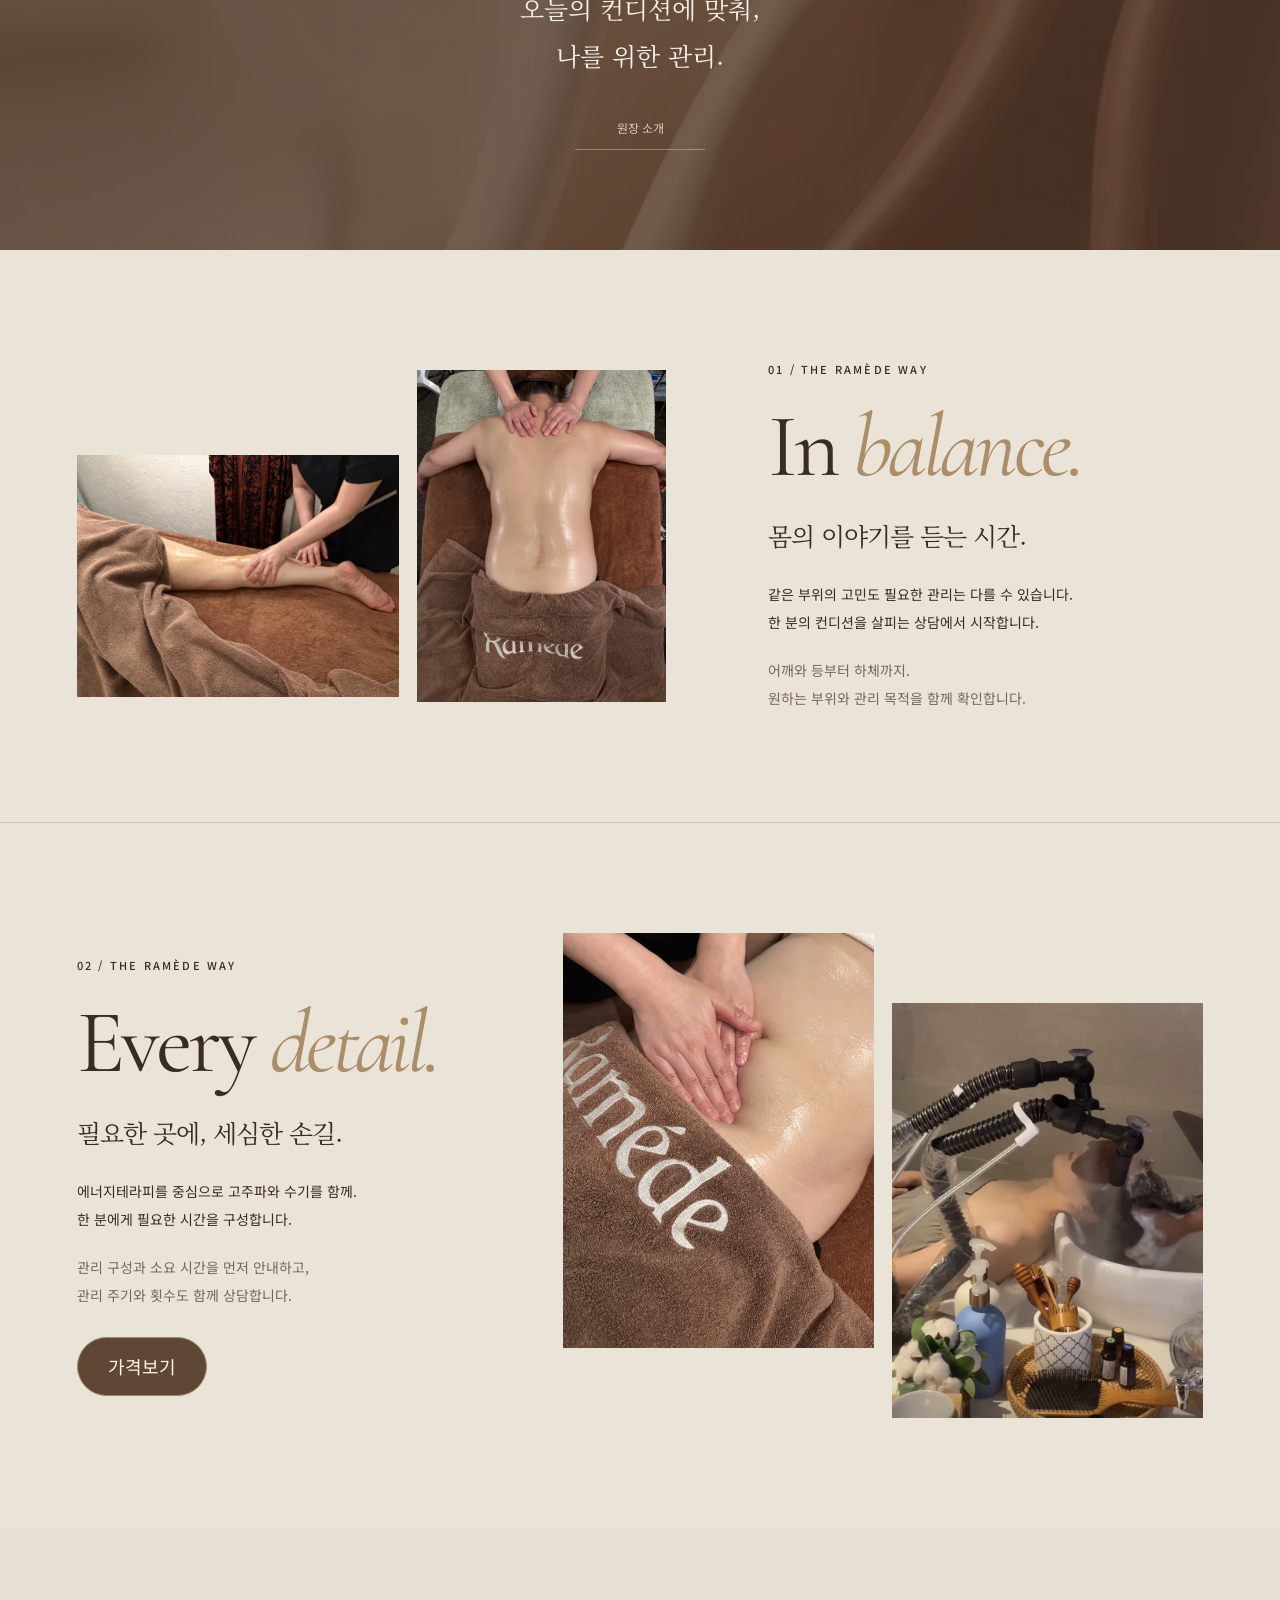
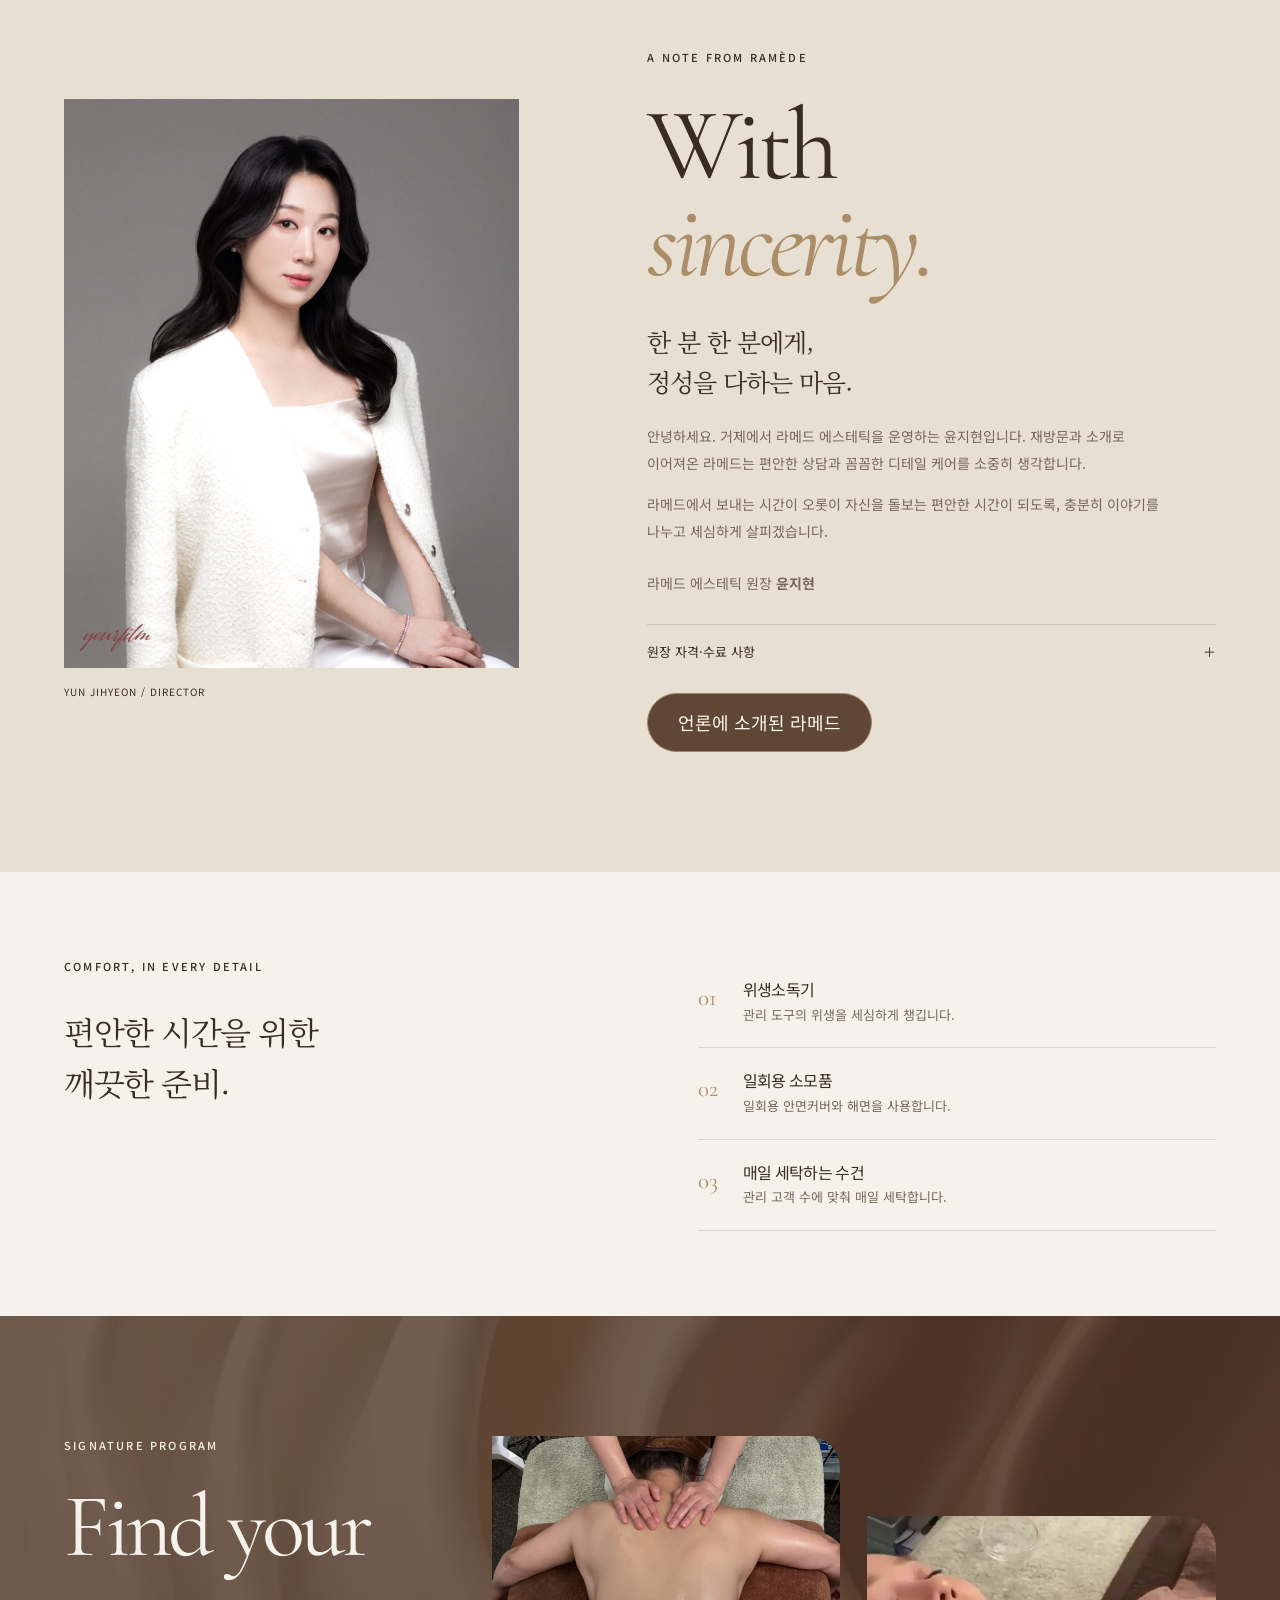
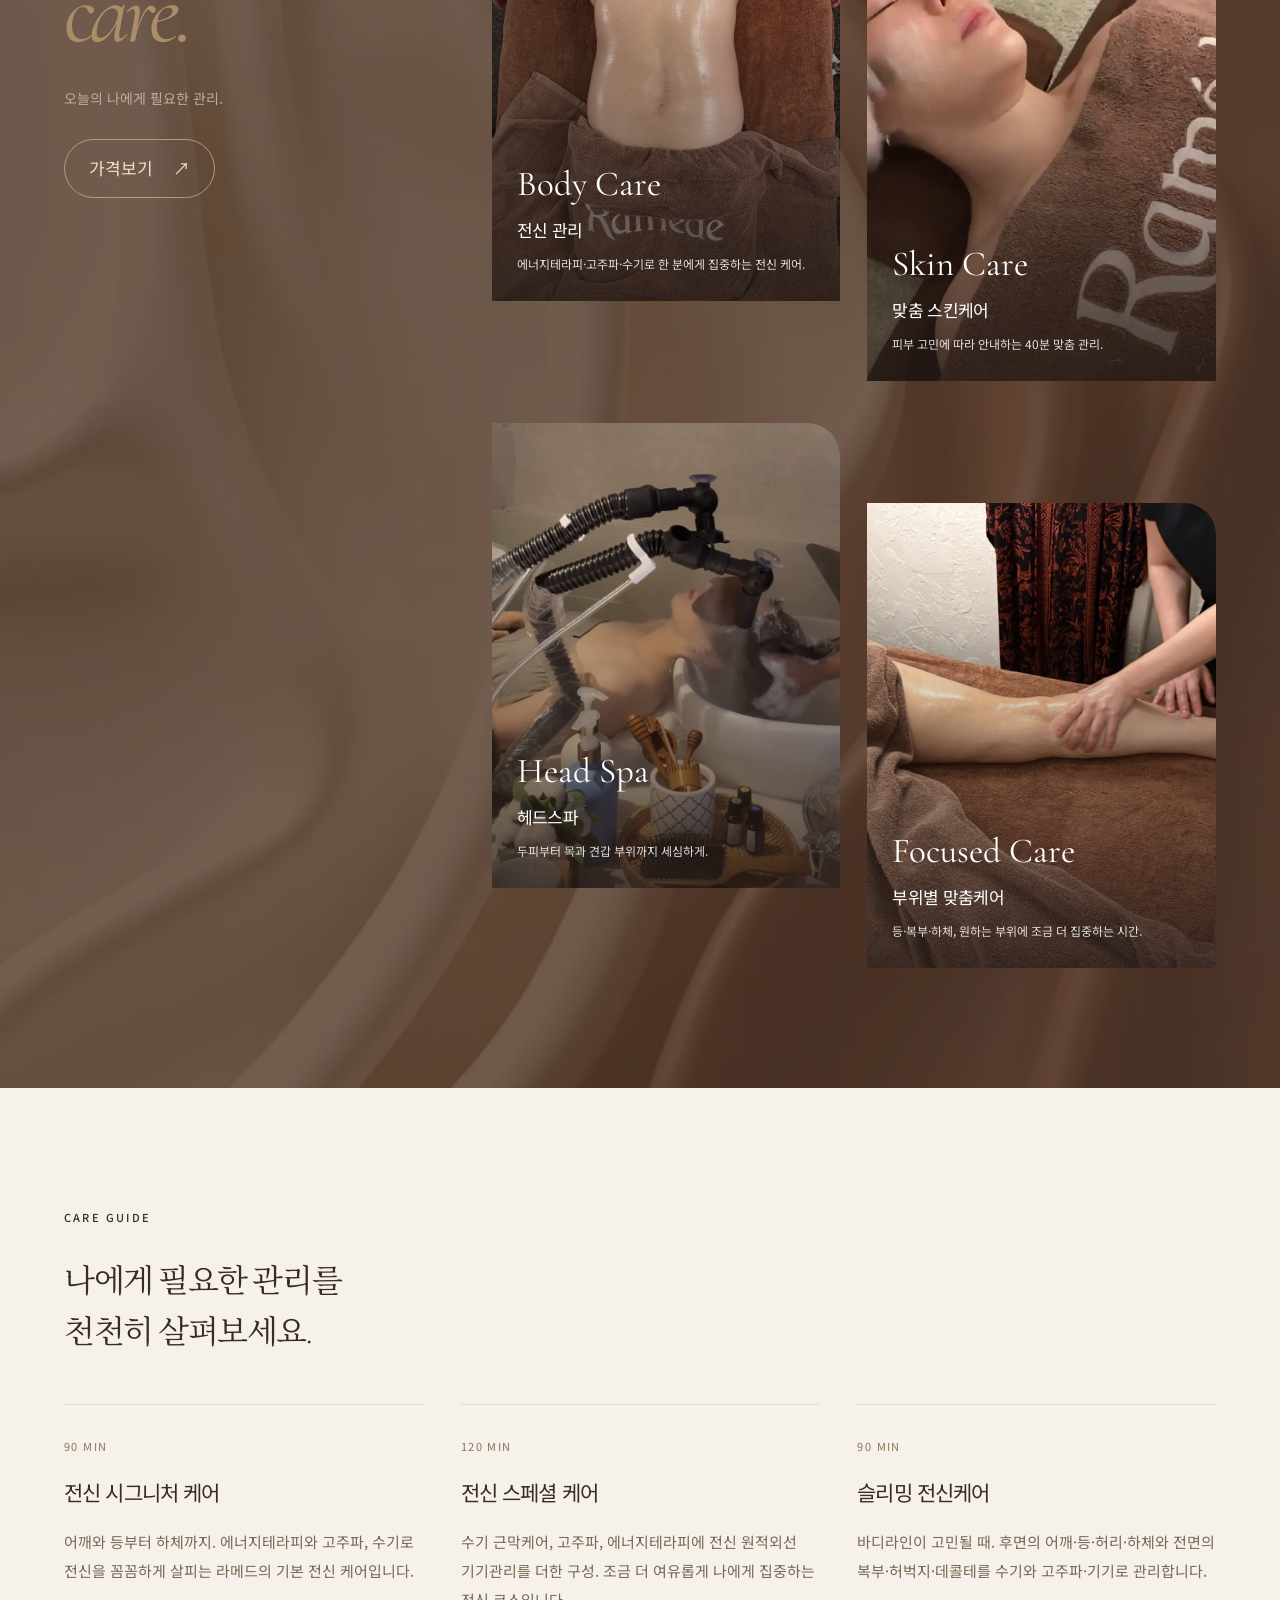
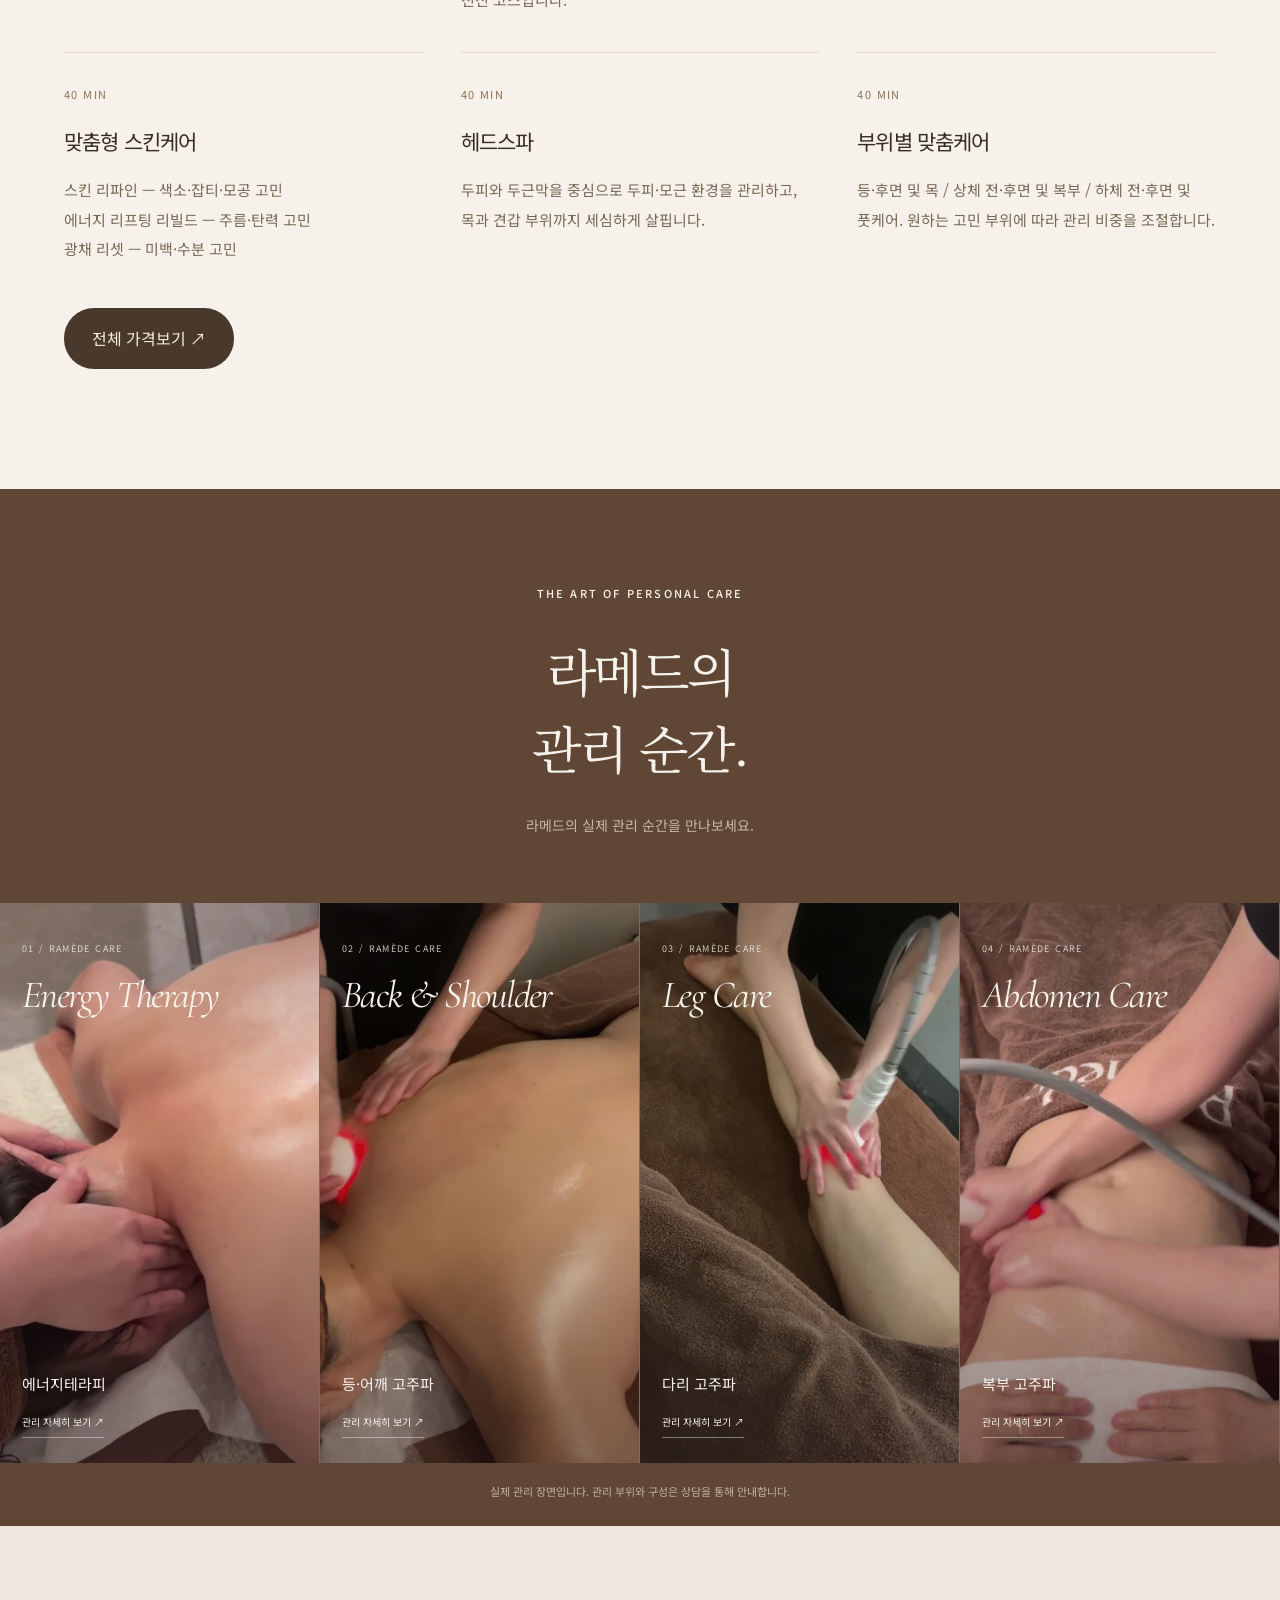
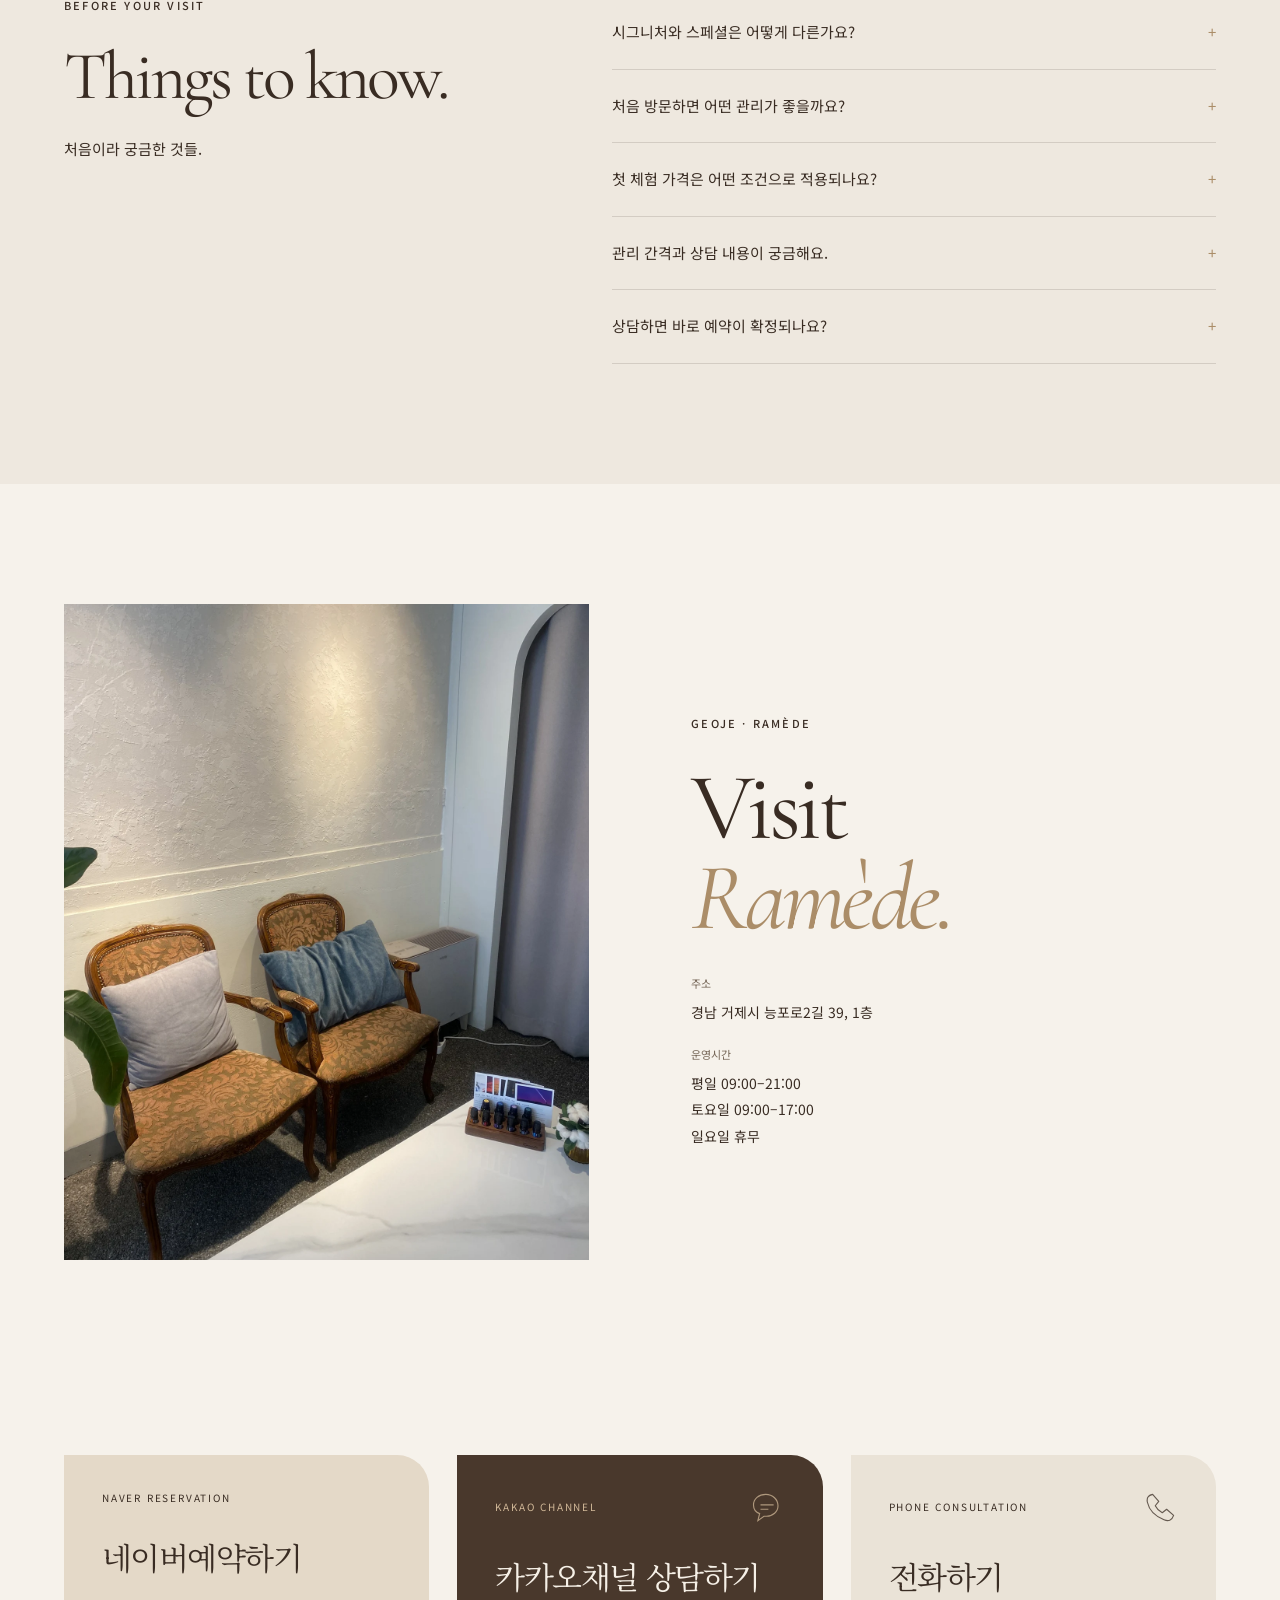
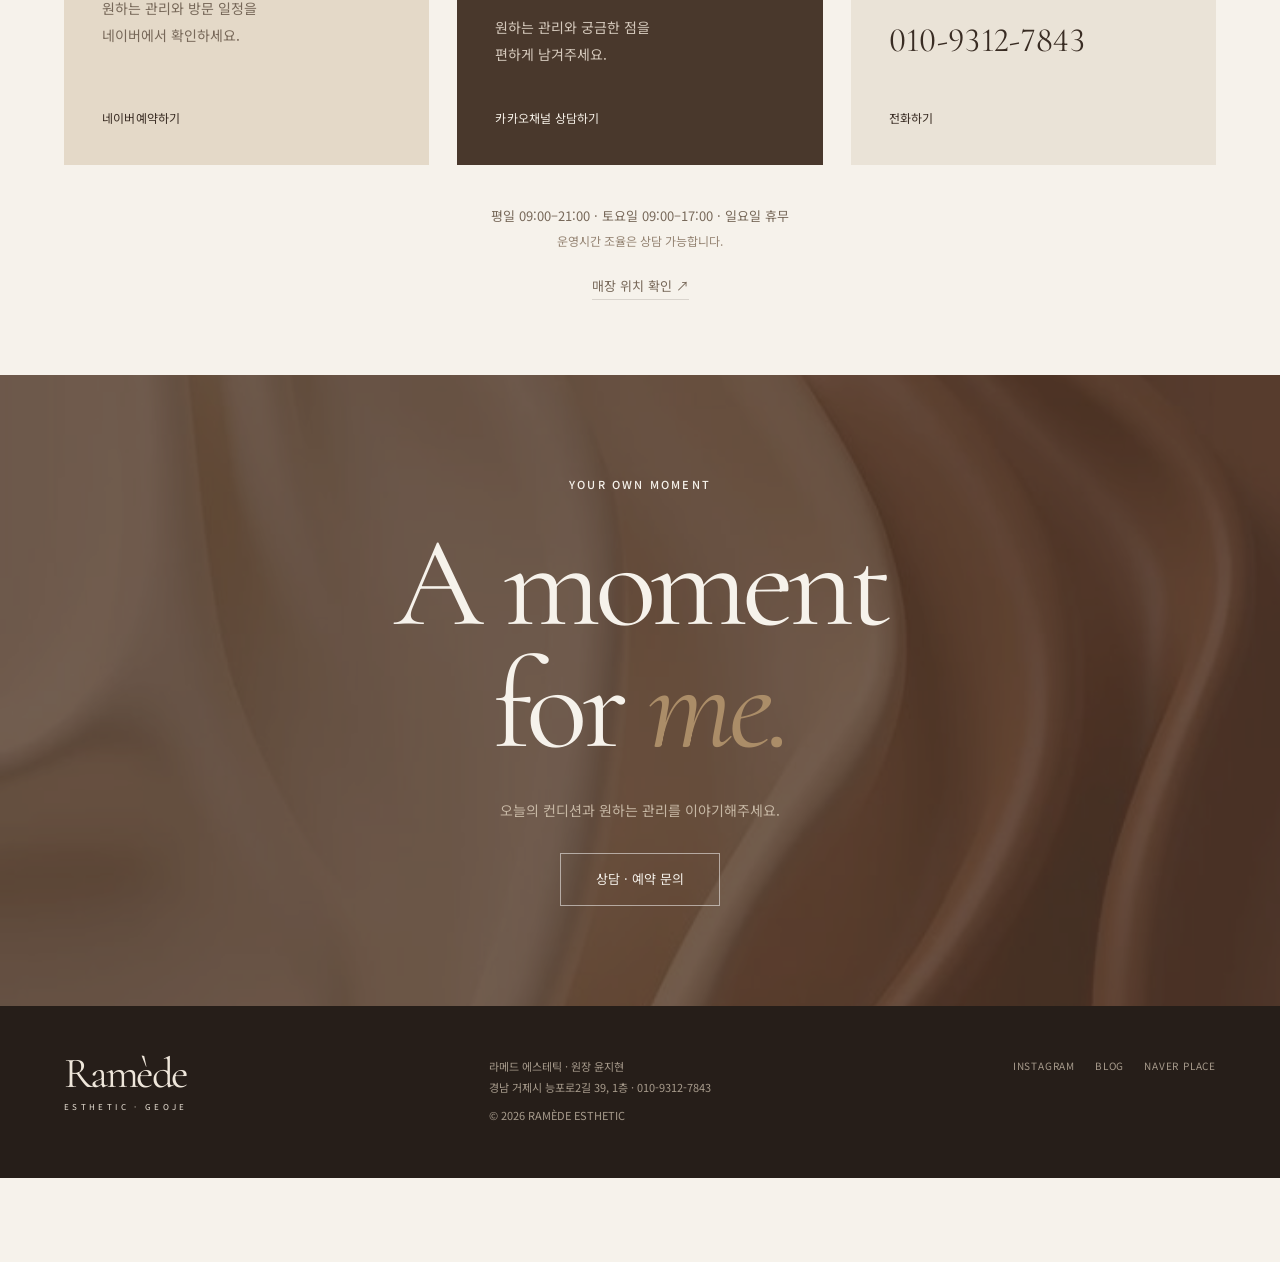
==== commit 541490b3: "Refine buttons and reservation links r54" ====
--- a/index.html
+++ b/index.html
@@ -1,12 +1,12 @@
 <!doctype html>
-<html lang="ko"><head><meta charset="utf-8"><script>/* Set the initial position before content or fragment targets are parsed. */if('scrollRestoration' in history)history.scrollRestoration='manual';if(location.hash)history.replaceState(history.state,'',location.pathname+location.search);window.scrollTo({top:0,left:0,behavior:'instant'});window.addEventListener('pageshow',function(e){if(e.persisted)window.scrollTo({top:0,left:0,behavior:'instant'});});</script><meta name="viewport" content="width=device-width,initial-scale=1"><meta name="theme-color" content="#49382c"><title>라메드 에스테틱 | 거제, 오롯이 나를 돌보는 시간</title><meta name="description" content="한 분 한 분의 컨디션을 살피는 라메드 에스테틱. 거제 능포동 에너지테라피·고주파·수기·헤드스파·맞춤 스킨케어. 상담 및 프로그램 안내."><meta property="og:title" content="라메드 에스테틱"><meta property="og:description" content="오롯이 나를 돌보는 시간, 라메드"><link rel="icon" href="favicon.svg"><link rel="preconnect" href="https://fonts.googleapis.com"><link rel="preconnect" href="https://fonts.gstatic.com" crossorigin><link href="https://fonts.googleapis.com/css2?family=Cormorant+Garamond:ital,wght@0,400;0,500;1,400&family=Noto+Sans+KR:wght@400;500;600&family=Noto+Serif+KR:wght@400;500&display=swap" rel="stylesheet"><link rel="stylesheet" href="style.css?v=20261113-r53"><script defer src="script.js?v=20261113-r53"></script></head><body class="home"><a class="skip" href="#main">본문 바로가기</a><header class="site-header"><a class="logo" href="index.html" aria-label="라메드 처음으로">Ramède<span>ESTHETIC</span></a><nav class="desktop-nav" aria-label="주 메뉴"><a class="price-nav" href="program.html">가격보기 <span>↗</span></a></nav><a class="header-contact" href="https://pf.kakao.com/_sExnTn">상담</a><button class="menu-toggle" aria-label="전체 메뉴 열기" aria-expanded="false" aria-controls="full-menu"><span></span><span></span></button></header><main id="main"><section class="hero" aria-label="라메드 소개"><video class="hero-film" muted autoplay loop playsinline preload="auto" poster="hero-unified-desktop-r23.webp" aria-label="라메드의 실제 등 관리 영상"><source src="hero-unified-mobile-r23.mp4" media="(max-width:760px)" type="video/mp4"><source src="hero-unified-desktop-r23.mp4" type="video/mp4"></video><picture><source media="(max-width:760px)" srcset="hero-unified-mobile-r23.webp"><img class="motion-poster hero-poster" src="hero-unified-desktop-r23.webp" alt="라메드의 실제 등 관리 장면"></picture><div class="hero-shade"></div><div class="hero-center"><p class="hero-location">GEOJE · PERSONAL ESTHETIC</p><p class="hero-wordmark">Ramède</p><p class="hero-submark">E S T H E T I C</p><h1 class="hero-brand-line">Time for <em>me.</em></h1><p class="hero-brand-korean">오롯이, 나를 돌보는 시간.</p><a class="outline-link" href="https://pf.kakao.com/_sExnTn" target="_blank" rel="noopener">관리 상담하기 </a><a class="scroll-cue" href="#home-story"><span>SCROLL</span><i></i></a></div><a class="hero-event" href="program.html"><span>FIRST VISIT</span><div>첫 방문 고객을 위한 체험 혜택<small>첫 방문 1회 · 리뷰 작성 필수</small></div></a></section>
+<html lang="ko"><head><meta charset="utf-8"><script>/* Set the initial position before content or fragment targets are parsed. */if('scrollRestoration' in history)history.scrollRestoration='manual';if(location.hash)history.replaceState(history.state,'',location.pathname+location.search);window.scrollTo({top:0,left:0,behavior:'instant'});window.addEventListener('pageshow',function(e){if(e.persisted)window.scrollTo({top:0,left:0,behavior:'instant'});});</script><meta name="viewport" content="width=device-width,initial-scale=1"><meta name="theme-color" content="#49382c"><title>라메드 에스테틱 | 거제, 오롯이 나를 돌보는 시간</title><meta name="description" content="한 분 한 분의 컨디션을 살피는 라메드 에스테틱. 거제 능포동 에너지테라피·고주파·수기·헤드스파·맞춤 스킨케어. 상담 및 프로그램 안내."><meta property="og:title" content="라메드 에스테틱"><meta property="og:description" content="오롯이 나를 돌보는 시간, 라메드"><link rel="icon" href="favicon.svg"><link rel="preconnect" href="https://fonts.googleapis.com"><link rel="preconnect" href="https://fonts.gstatic.com" crossorigin><link href="https://fonts.googleapis.com/css2?family=Cormorant+Garamond:ital,wght@0,400;0,500;1,400&family=Noto+Sans+KR:wght@400;500;600&family=Noto+Serif+KR:wght@400;500&display=swap" rel="stylesheet"><link rel="stylesheet" href="style.css?v=20261113-r54"><script defer src="script.js?v=20261113-r54"></script></head><body class="home"><a class="skip" href="#main">본문 바로가기</a><header class="site-header"><a class="logo" href="index.html" aria-label="라메드 처음으로">Ramède<span>ESTHETIC</span></a><nav class="desktop-nav" aria-label="주 메뉴"><a class="price-nav" href="program.html">가격보기 <span>↗</span></a></nav><a class="header-contact" href="https://pf.kakao.com/_sExnTn">상담</a><button class="menu-toggle" aria-label="전체 메뉴 열기" aria-expanded="false" aria-controls="full-menu"><span></span><span></span></button></header><main id="main"><section class="hero" aria-label="라메드 소개"><video class="hero-film" muted autoplay loop playsinline preload="auto" poster="hero-unified-desktop-r23.webp" aria-label="라메드의 실제 등 관리 영상"><source src="hero-unified-mobile-r23.mp4" media="(max-width:760px)" type="video/mp4"><source src="hero-unified-desktop-r23.mp4" type="video/mp4"></video><picture><source media="(max-width:760px)" srcset="hero-unified-mobile-r23.webp"><img class="motion-poster hero-poster" src="hero-unified-desktop-r23.webp" alt="라메드의 실제 등 관리 장면"></picture><div class="hero-shade"></div><div class="hero-center"><p class="hero-location">GEOJE · PERSONAL ESTHETIC</p><p class="hero-wordmark">Ramède</p><p class="hero-submark">E S T H E T I C</p><h1 class="hero-brand-line">Time for <em>me.</em></h1><p class="hero-brand-korean">오롯이, 나를 돌보는 시간.</p><a class="outline-link" href="https://pf.kakao.com/_sExnTn" target="_blank" rel="noopener">관리 상담하기 </a><a class="scroll-cue" href="#home-story"><span>SCROLL</span><i></i></a></div><a class="hero-event" href="program.html"><span>FIRST VISIT</span><div>첫 방문 고객을 위한 체험 혜택<small>첫 방문 1회 · 리뷰 작성 필수</small></div></a></section>
 <section class="facts" id="facts" aria-label="라메드의 관리 원칙"><div class="fact-item" style="--fact-order:0"><span class="sr-only">에너지테라피, 고주파, 수기의 3가지 관리</span><span class="fact-value" aria-hidden="true"><span data-count-to="3">3</span><span class="fact-unit">가지</span></span><p>에너지테라피 · 고주파 · 수기</p></div><div class="fact-item" style="--fact-order:1"><span class="sr-only">누적 방문고객 1200명 이상</span><span class="fact-value" aria-hidden="true"><span data-count-to="1200" data-count-format="ko-KR">1,200</span><span class="fact-unit">명+</span></span><p>누적 방문고객</p></div><div class="fact-item" style="--fact-order:2"><span class="sr-only">100퍼센트 1대1 맞춤 케어</span><span class="fact-value" aria-hidden="true"><span data-count-to="100">100</span>%</span><p>1:1 맞춤 케어</p></div></section>
-<section class="home-story" id="home-story"><p class="small-label reveal">RAMÈDE · CARE FOR ME</p><h2 class="reveal">Care, made<br>for <em>me.</em></h2><p class="reveal">오늘의 컨디션에 맞춰,<br>나를 위한 관리.</p><a class="underlined reveal" href="#director">원장 소개 <span>↓</span></a></section><div class="philosophy" id="our-way"><section class="balance feature"><div class="balance-photos reveal"><figure><img src="balance-small.webp" width="1600" height="1200" alt="라메드의 실제 하체 수기 관리 사진" loading="lazy"></figure><figure><img src="balance-large.webp" width="1350" height="1800" alt="라메드의 실제 등과 어깨 수기 관리 사진" loading="lazy"></figure></div><div class="feature-copy reveal"><p class="section-no">01 / THE RAMÈDE WAY</p><h2>In <em>balance.</em></h2><h3>몸의 이야기를 듣는 시간.</h3><p>같은 부위의 고민도 필요한 관리는 다를 수 있습니다.<br>한 분의 컨디션을 살피는 상담에서 시작합니다.</p><p class="subtle">어깨와 등부터 하체까지.<br>원하는 부위와 관리 목적을 함께 확인합니다.</p></div></section>
-<section class="detail feature"><div class="feature-copy reveal"><p class="section-no">02 / THE RAMÈDE WAY</p><h2>Every <em>detail.</em></h2><h3>필요한 곳에, 세심한 손길.</h3><p>에너지테라피를 중심으로 고주파와 수기를 함께.<br>한 분에게 필요한 시간을 구성합니다.</p><p class="subtle">관리 구성과 소요 시간을 먼저 안내하고,<br>관리 주기와 횟수도 함께 상담합니다.</p><a class="underlined" href="program.html">가격보기</a></div><div class="detail-photo reveal"><img src="selected-photo-2-20261104.webp" alt="라메드의 실제 관리 손길" loading="lazy"><img src="detail-headspa-clean.webp" alt="라메드의 실제 헤드스파 관리 장면" loading="lazy"></div></section>
-</div><section class="director section" id="director"><div class="director-photo reveal"><img src="director.webp" alt="라메드 에스테틱 윤지현 원장 프로필" loading="lazy"><span>YUN JIHYEON / DIRECTOR</span></div><div class="director-copy reveal"><p class="small-label">A NOTE FROM RAMÈDE</p><h2>With<br><em>sincerity.</em></h2><h3>한 분 한 분에게,<br>정성을 다하는 마음.</h3><p>안녕하세요. 거제에서 라메드 에스테틱을 운영하는 윤지현입니다. 재방문과 소개로 이어져온 라메드는 편안한 상담과 꼼꼼한 디테일 케어를 소중히 생각합니다.</p><p>라메드에서 보내는 시간이 오롯이 자신을 돌보는 편안한 시간이 되도록, 충분히 이야기를 나누고 세심하게 살피겠습니다.</p><p class="signature">라메드 에스테틱 원장 <strong>윤지현</strong></p><details class="credentials"><summary>원장 자격·수료 사항 <span>＋</span></summary><ul><li>에스테틱 에너지테라피, 고주파, 수기의 3가지 관리</li><li>피부관리사 국가자격증 취득 / 종합미용사 면허 취득</li><li>에너지테라피 자격증 2급 수료</li><li>체형관리사·두피관리사 자격증 1급 수료</li><li>경락마사지 강사증 1급 수료</li></ul></details><a class="underlined" href="https://www.sikyungnews.com/news_view.jsp?ncd=4983" target="_blank" rel="noopener">언론에 소개된 라메드</a></div></section>
+<section class="home-story" id="home-story"><p class="small-label reveal">RAMÈDE · CARE FOR ME</p><h2 class="reveal">Care, made<br>for <em>me.</em></h2><p class="reveal">오늘의 컨디션에 맞춰,<br>나를 위한 관리.</p><a class="underlined reveal gentle-bounce" href="#director">원장 소개</a></section><div class="philosophy" id="our-way"><section class="balance feature"><div class="balance-photos reveal"><figure><img src="balance-small.webp" width="1600" height="1200" alt="라메드의 실제 하체 수기 관리 사진" loading="lazy"></figure><figure><img src="balance-large.webp" width="1350" height="1800" alt="라메드의 실제 등과 어깨 수기 관리 사진" loading="lazy"></figure></div><div class="feature-copy reveal"><p class="section-no">01 / THE RAMÈDE WAY</p><h2>In <em>balance.</em></h2><h3>몸의 이야기를 듣는 시간.</h3><p>같은 부위의 고민도 필요한 관리는 다를 수 있습니다.<br>한 분의 컨디션을 살피는 상담에서 시작합니다.</p><p class="subtle">어깨와 등부터 하체까지.<br>원하는 부위와 관리 목적을 함께 확인합니다.</p></div></section>
+<section class="detail feature"><div class="feature-copy reveal"><p class="section-no">02 / THE RAMÈDE WAY</p><h2>Every <em>detail.</em></h2><h3>필요한 곳에, 세심한 손길.</h3><p>에너지테라피를 중심으로 고주파와 수기를 함께.<br>한 분에게 필요한 시간을 구성합니다.</p><p class="subtle">관리 구성과 소요 시간을 먼저 안내하고,<br>관리 주기와 횟수도 함께 상담합니다.</p><a class="underlined brown-pill" href="program.html">가격보기</a></div><div class="detail-photo reveal"><img src="selected-photo-2-20261104.webp" alt="라메드의 실제 관리 손길" loading="lazy"><img src="detail-headspa-clean.webp" alt="라메드의 실제 헤드스파 관리 장면" loading="lazy"></div></section>
+</div><section class="director section" id="director"><div class="director-photo reveal"><img src="director.webp" alt="라메드 에스테틱 윤지현 원장 프로필" loading="lazy"><span>YUN JIHYEON / DIRECTOR</span></div><div class="director-copy reveal"><p class="small-label">A NOTE FROM RAMÈDE</p><h2>With<br><em>sincerity.</em></h2><h3>한 분 한 분에게,<br>정성을 다하는 마음.</h3><p>안녕하세요. 거제에서 라메드 에스테틱을 운영하는 윤지현입니다. 재방문과 소개로 이어져온 라메드는 편안한 상담과 꼼꼼한 디테일 케어를 소중히 생각합니다.</p><p>라메드에서 보내는 시간이 오롯이 자신을 돌보는 편안한 시간이 되도록, 충분히 이야기를 나누고 세심하게 살피겠습니다.</p><p class="signature">라메드 에스테틱 원장 <strong>윤지현</strong></p><details class="credentials"><summary>원장 자격·수료 사항 <span>＋</span></summary><ul><li>에스테틱 에너지테라피, 고주파, 수기의 3가지 관리</li><li>피부관리사 국가자격증 취득 / 종합미용사 면허 취득</li><li>에너지테라피 자격증 2급 수료</li><li>체형관리사·두피관리사 자격증 1급 수료</li><li>경락마사지 강사증 1급 수료</li></ul></details><a class="underlined brown-pill gentle-bounce" href="https://www.sikyungnews.com/news_view.jsp?ncd=4983" target="_blank" rel="noopener">언론에 소개된 라메드</a></div></section>
 <section class="hygiene section"><div class="reveal"><p class="small-label">COMFORT, IN EVERY DETAIL</p><h2>편안한 시간을 위한<br>깨끗한 준비.</h2></div><div class="hygiene-items reveal"><div><span>01</span><h3>위생소독기</h3><p>관리 도구의 위생을 세심하게 챙깁니다.</p></div><div><span>02</span><h3>일회용 소모품</h3><p>일회용 안면커버와 해면을 사용합니다.</p></div><div><span>03</span><h3>매일 세탁하는 수건</h3><p>관리 고객 수에 맞춰 매일 세탁합니다.</p></div></div></section>
 <section class="home-program section" id="care-overview"><div class="listing-intro reveal"><p class="small-label">SIGNATURE PROGRAM</p><h2>Find your<br><em>care.</em></h2><p>오늘의 나에게 필요한 관리.</p><a class="underlined" href="program.html">가격보기 <span>↗</span></a></div><div class="category-grid"><article class="care-category reveal"><img src="balance-large.webp" alt="라메드의 실제 전신 관리 장면" loading="lazy"><div><span>Body Care</span><h3>전신 관리</h3><p>에너지테라피·고주파·수기로 한 분에게 집중하는 전신 케어.</p><b>자세히 보기 ↗</b></div></article><article class="care-category reveal"><img src="program-skin-shoulder-r32.jpg" alt="라메드의 실제 맞춤 스킨케어 장면" loading="lazy"><div><span>Skin Care</span><h3>맞춤 스킨케어</h3><p>피부 고민에 따라 안내하는 40분 맞춤 관리.</p><b>자세히 보기 ↗</b></div></article><article class="care-category reveal"><img src="detail-headspa-clean.webp" alt="라메드의 실제 헤드스파 장면" loading="lazy"><div><span>Head Spa</span><h3>헤드스파</h3><p>두피부터 목과 견갑 부위까지 세심하게.</p><b>자세히 보기 ↗</b></div></article><article class="care-category reveal"><img src="balance-small.webp" alt="라메드의 실제 부위별 맞춤케어 장면" loading="lazy"><div><span>Focused Care</span><h3>부위별 맞춤케어</h3><p>등·복부·하체, 원하는 부위에 조금 더 집중하는 시간.</p><b>자세히 보기 ↗</b></div></article></div></section><section class="care-guide section" id="care-details"><p class="small-label reveal">CARE GUIDE</p><h2 class="reveal">나에게 필요한 관리를<br>천천히 살펴보세요.</h2><div class="care-guide-grid"><article class="reveal"><span>90 MIN</span><h3>전신 시그니처 케어</h3><p>어깨와 등부터 하체까지. 에너지테라피와 고주파, 수기로 전신을 꼼꼼하게 살피는 라메드의 기본 전신 케어입니다.</p></article><article class="reveal"><span>120 MIN</span><h3>전신 스페셜 케어</h3><p>수기 근막케어, 고주파, 에너지테라피에 전신 원적외선 기기관리를 더한 구성. 조금 더 여유롭게 나에게 집중하는 전신 코스입니다.</p></article><article class="reveal"><span>90 MIN</span><h3>슬리밍 전신케어</h3><p>바디라인이 고민될 때. 후면의 어깨·등·허리·하체와 전면의 복부·허벅지·데콜테를 수기와 고주파·기기로 관리합니다.</p></article><article class="reveal"><span>40 MIN</span><h3>맞춤형 스킨케어</h3><p>스킨 리파인 — 색소·잡티·모공 고민<br>에너지 리프팅 리빌드 — 주름·탄력 고민<br>광채 리셋 — 미백·수분 고민</p></article><article class="reveal"><span>40 MIN</span><h3>헤드스파</h3><p>두피와 두근막을 중심으로 두피·모근 환경을 관리하고, 목과 견갑 부위까지 세심하게 살핍니다.</p></article><article class="reveal"><span>40 MIN</span><h3>부위별 맞춤케어</h3><p>등·후면 및 목 / 상체 전·후면 및 복부 / 하체 전·후면 및 풋케어. 원하는 고민 부위에 따라 관리 비중을 조절합니다.</p></article></div><a class="price-nav guide-price" href="program.html">전체 가격보기 ↗</a></section><section class="films" id="films"><div class="films-heading reveal"><p class="small-label">THE ART OF PERSONAL CARE</p><h2>라메드의<br>관리 순간.</h2><p>라메드의 실제 관리 순간을 만나보세요.</p></div><div class="film-grid"><article class="film-card reveal"><video muted autoplay loop playsinline preload="metadata" poster="selected-energy-20261104.webp" aria-label="라메드의 실제 에너지테라피 관리 영상"><source src="selected-energy-20261104.mp4" type="video/mp4"></video><img class="motion-poster" src="selected-energy-20261104.webp" alt="라메드의 실제 에너지테라피 관리 장면" loading="lazy"><div class="film-shade"></div><div class="film-top"><span>01 / RAMÈDE CARE</span><h3>Energy Therapy</h3></div><div class="film-bottom"><p>에너지테라피</p><a href="#care-details" class="pill">관리 자세히 보기 ↗</a></div></article><article class="film-card reveal"><video muted autoplay loop playsinline preload="metadata" poster="selected-back-20261104.webp" aria-label="라메드의 실제 등·어깨 고주파 관리 영상"><source src="selected-back-20261104.mp4" type="video/mp4"></video><img class="motion-poster" src="selected-back-20261104.webp" alt="라메드의 실제 등·어깨 고주파 관리 장면" loading="lazy"><div class="film-shade"></div><div class="film-top"><span>02 / RAMÈDE CARE</span><h3>Back & Shoulder</h3></div><div class="film-bottom"><p>등·어깨 고주파</p><a href="#care-details" class="pill">관리 자세히 보기 ↗</a></div></article><article class="film-card reveal"><video muted autoplay loop playsinline preload="metadata" poster="selected-leg-rf-20261104.webp" aria-label="라메드의 실제 다리 고주파 관리 영상"><source src="selected-leg-rf-20261104.mp4" type="video/mp4"></video><img class="motion-poster" src="selected-leg-rf-20261104.webp" alt="라메드의 실제 다리 고주파 관리 장면" loading="lazy"><div class="film-shade"></div><div class="film-top"><span>03 / RAMÈDE CARE</span><h3>Leg Care</h3></div><div class="film-bottom"><p>다리 고주파</p><a href="#care-details" class="pill">관리 자세히 보기 ↗</a></div></article><article class="film-card reveal"><video muted autoplay loop playsinline preload="metadata" poster="selected-abdomen-20261104.webp" aria-label="라메드의 실제 복부 고주파 관리 영상"><source src="selected-abdomen-20261104.mp4" type="video/mp4"></video><img class="motion-poster" src="selected-abdomen-20261104.webp" alt="라메드의 실제 복부 고주파 관리 장면" loading="lazy"><div class="film-shade"></div><div class="film-top"><span>04 / RAMÈDE CARE</span><h3>Abdomen Care</h3></div><div class="film-bottom"><p>복부 고주파</p><a href="#care-details" class="pill">관리 자세히 보기 ↗</a></div></article></div><p class="film-note">실제 관리 장면입니다. 관리 부위와 구성은 상담을 통해 안내합니다.</p></section>
-<section class="faq section"><div class="reveal"><p class="small-label">BEFORE YOUR VISIT</p><h2>Things to know.</h2><p>처음이라 궁금한 것들.</p></div><div class="faq-list reveal"><details><summary>시그니처와 스페셜은 어떻게 다른가요?</summary><p>시그니처는 90분, 스페셜은 120분입니다. 스페셜은 전신 원적외선 기기관리가 포함되어 관리 시간에 차이가 있습니다. 자세한 구성은 상담 시 안내합니다.</p></details><details><summary>처음 방문하면 어떤 관리가 좋을까요?</summary><p>처음에는 첫 체험 가격으로 전신 스페셜 케어를 추천드립니다. 다만 원하는 관리 부위와 컨디션을 먼저 듣고 적합한 구성을 함께 상담합니다.</p></details><details><summary>첫 체험 가격은 어떤 조건으로 적용되나요?</summary><p>처음 방문하시는 고객에게 1회 적용하며 리뷰 작성이 필수입니다. 전신 시그니처·스페셜·슬리밍·헤드스파에 적용됩니다. 부위별 맞춤케어와 스킨케어는 별도의 3회 구성입니다.</p></details><details><summary>관리 간격과 상담 내용이 궁금해요.</summary><p>일반적으로 주 1회 간격을 안내하되, 컨디션과 관리 목적에 따라 달라집니다. 상담에서는 불편한 부위, 질환 여부, 운동·수면 습관, 스트레스와 부종 등 전반적인 컨디션을 확인합니다.</p></details><details><summary>상담하면 바로 예약이 확정되나요?</summary><p>원하는 관리와 방문 일정을 알려주시면 가능한 시간을 상담 후 안내합니다. 카카오채널 또는 전화로 먼저 문의해주세요. 운영시간 조율도 상담 가능합니다.</p></details></div></section><section class="location-details section reveal" id="location"><img src="space.webp" alt="라메드 매장 내부 공간"><div><p class="small-label">GEOJE · RAMÈDE</p><h2>Visit<br><em>Ramède.</em></h2><dl><dt>주소</dt><dd>경남 거제시 능포로2길 39, 1층</dd><dt>운영시간</dt><dd>평일 09:00–21:00<br>토요일 09:00–17:00<br>일요일 휴무</dd><dt>전화</dt><dd><a href="tel:01093127843">010-9312-7843</a></dd></dl><a class="underlined" href="https://map.naver.com/p/entry/place/1915856797?placePath=%2Fhome" target="_blank" rel="noopener">네이버 플레이스에서 위치 확인 ↗</a><br><a class="underlined" href="https://pf.kakao.com/_sExnTn">방문 전 상담하기 ↗</a></div></section><section class="reservation-options section" id="contact"><a class="contact-choice contact-kakao reveal" href="https://pf.kakao.com/_sExnTn" target="_blank" rel="noopener"><div class="contact-top"><span>KAKAO CHANNEL</span><svg aria-hidden="true" viewBox="0 0 40 40" fill="none"><path d="M32 18c0 7-6 12-13 12h-3l-7 5 2-8C6 25 4 21 4 17 4 10 10 5 18 5s14 6 14 13Z" stroke="currentColor" stroke-width="1.3"/><path d="M12 17h15M12 22h9" stroke="currentColor" stroke-width="1.3"/></svg></div><h2>카카오 상담</h2><p>원하는 관리와 궁금한 점을<br>편하게 남겨주세요.</p><div class="contact-action"><span>상담 · 예약 문의</span><i aria-hidden="true">↗</i></div></a><a class="contact-choice contact-phone reveal" href="tel:01093127843"><div class="contact-top"><span>PHONE CONSULTATION</span><svg aria-hidden="true" viewBox="0 0 40 40" fill="none"><path d="m11 5 7 8-4 5c2 4 4 6 8 8l5-4 8 7c-2 6-6 7-11 5C14 30 7 23 5 14 4 9 6 6 11 5Z" stroke="currentColor" stroke-width="1.3" stroke-linejoin="round"/></svg></div><h2>전화 문의</h2><p class="contact-number">010-9312-7843</p><div class="contact-action"><span>전화 연결</span><i aria-hidden="true">↗</i></div></a><div class="reservation-hours"><p>평일 09:00–21:00 · 토요일 09:00–17:00 · 일요일 휴무</p><p>운영시간 조율은 상담 가능합니다.</p><a href="#location">매장 위치 확인 ↗</a></div></section><section class="page-cta reveal"><p class="small-label">YOUR OWN MOMENT</p><h2>A moment<br>for <em>me.</em></h2><p>오늘의 컨디션과 원하는 관리를 이야기해주세요.</p><a class="outline-link" href="https://pf.kakao.com/_sExnTn">상담 · 예약 문의 ↗</a></section></main><footer><a class="logo" href="index.html">Ramède<span>ESTHETIC · GEOJE</span></a><div><p>라메드 에스테틱 · 원장 윤지현</p><p>경남 거제시 능포로2길 39, 1층 · 010-9312-7843</p><small>© 2026 RAMÈDE ESTHETIC</small></div><div class="social"><a href="https://www.instagram.com/ramede_spa/" target="_blank" rel="noopener">INSTAGRAM</a><a href="https://blog.naver.com/ramede_spa" target="_blank" rel="noopener">BLOG</a><a href="https://map.naver.com/p/entry/place/1915856797?placePath=%2Fhome" target="_blank" rel="noopener">NAVER PLACE</a></div></footer>
+<section class="faq section"><div class="reveal"><p class="small-label">BEFORE YOUR VISIT</p><h2>Things to know.</h2><p>처음이라 궁금한 것들.</p></div><div class="faq-list reveal"><details><summary>시그니처와 스페셜은 어떻게 다른가요?</summary><p>시그니처는 90분, 스페셜은 120분입니다. 스페셜은 전신 원적외선 기기관리가 포함되어 관리 시간에 차이가 있습니다. 자세한 구성은 상담 시 안내합니다.</p></details><details><summary>처음 방문하면 어떤 관리가 좋을까요?</summary><p>처음에는 첫 체험 가격으로 전신 스페셜 케어를 추천드립니다. 다만 원하는 관리 부위와 컨디션을 먼저 듣고 적합한 구성을 함께 상담합니다.</p></details><details><summary>첫 체험 가격은 어떤 조건으로 적용되나요?</summary><p>처음 방문하시는 고객에게 1회 적용하며 리뷰 작성이 필수입니다. 전신 시그니처·스페셜·슬리밍·헤드스파에 적용됩니다. 부위별 맞춤케어와 스킨케어는 별도의 3회 구성입니다.</p></details><details><summary>관리 간격과 상담 내용이 궁금해요.</summary><p>일반적으로 주 1회 간격을 안내하되, 컨디션과 관리 목적에 따라 달라집니다. 상담에서는 불편한 부위, 질환 여부, 운동·수면 습관, 스트레스와 부종 등 전반적인 컨디션을 확인합니다.</p></details><details><summary>상담하면 바로 예약이 확정되나요?</summary><p>원하는 관리와 방문 일정을 알려주시면 가능한 시간을 상담 후 안내합니다. 카카오채널 또는 전화로 먼저 문의해주세요. 운영시간 조율도 상담 가능합니다.</p></details></div></section><section class="location-details section reveal" id="location"><img src="space.webp" alt="라메드 매장 내부 공간"><div><p class="small-label">GEOJE · RAMÈDE</p><h2>Visit<br><em>Ramède.</em></h2><dl><dt>주소</dt><dd>경남 거제시 능포로2길 39, 1층</dd><dt>운영시간</dt><dd>평일 09:00–21:00<br>토요일 09:00–17:00<br>일요일 휴무</dd></dl></div></section><section class="reservation-options section" id="contact"><a class="contact-choice contact-naver reveal" href="https://map.naver.com/p/entry/place/1915856797?placePath=%2Fticket" target="_blank" rel="noopener"><div class="contact-top"><span>NAVER RESERVATION</span></div><h2>네이버예약하기</h2><p>원하는 관리와 방문 일정을<br>네이버에서 확인하세요.</p><div class="contact-action"><span>네이버예약하기</span></div></a><a class="contact-choice contact-kakao reveal" href="https://pf.kakao.com/_sExnTn" target="_blank" rel="noopener"><div class="contact-top"><span>KAKAO CHANNEL</span><svg aria-hidden="true" viewBox="0 0 40 40" fill="none"><path d="M32 18c0 7-6 12-13 12h-3l-7 5 2-8C6 25 4 21 4 17 4 10 10 5 18 5s14 6 14 13Z" stroke="currentColor" stroke-width="1.3"/><path d="M12 17h15M12 22h9" stroke="currentColor" stroke-width="1.3"/></svg></div><h2>카카오채널 상담하기</h2><p>원하는 관리와 궁금한 점을<br>편하게 남겨주세요.</p><div class="contact-action"><span>카카오채널 상담하기</span></div></a><a class="contact-choice contact-phone reveal" href="tel:01093127843"><div class="contact-top"><span>PHONE CONSULTATION</span><svg aria-hidden="true" viewBox="0 0 40 40" fill="none"><path d="m11 5 7 8-4 5c2 4 4 6 8 8l5-4 8 7c-2 6-6 7-11 5C14 30 7 23 5 14 4 9 6 6 11 5Z" stroke="currentColor" stroke-width="1.3" stroke-linejoin="round"/></svg></div><h2>전화하기</h2><p class="contact-number">010-9312-7843</p><div class="contact-action"><span>전화하기</span></div></a><div class="reservation-hours"><p>평일 09:00–21:00 · 토요일 09:00–17:00 · 일요일 휴무</p><p>운영시간 조율은 상담 가능합니다.</p><a href="#location">매장 위치 확인 ↗</a></div></section><section class="page-cta reveal"><p class="small-label">YOUR OWN MOMENT</p><h2>A moment<br>for <em>me.</em></h2><p>오늘의 컨디션과 원하는 관리를 이야기해주세요.</p><a class="outline-link" href="https://pf.kakao.com/_sExnTn">상담 · 예약 문의</a></section></main><footer><a class="logo" href="index.html">Ramède<span>ESTHETIC · GEOJE</span></a><div><p>라메드 에스테틱 · 원장 윤지현</p><p>경남 거제시 능포로2길 39, 1층 · 010-9312-7843</p><small>© 2026 RAMÈDE ESTHETIC</small></div><div class="social"><a href="https://www.instagram.com/ramede_spa/" target="_blank" rel="noopener">INSTAGRAM</a><a href="https://blog.naver.com/ramede_spa" target="_blank" rel="noopener">BLOG</a><a href="https://map.naver.com/p/entry/place/1915856797?placePath=%2Fhome" target="_blank" rel="noopener">NAVER PLACE</a></div></footer>
 
-<div class="fixed-bar" aria-label="빠른 상담"><p>오롯이 나를 돌보는 시간, <strong>라메드.</strong></p><a href="tel:01093127843">전화 문의</a><a href="https://map.naver.com/p/entry/place/1915856797?placePath=%2Fhome" target="_blank" rel="noopener">네이버 플레이스</a><a class="fixed-primary" href="https://pf.kakao.com/_sExnTn">상담 · 예약 문의</a></div>
+<div class="fixed-bar" aria-label="빠른 상담"><p>오롯이 나를 돌보는 시간, <strong>라메드.</strong></p><a href="https://map.naver.com/p/entry/place/1915856797?placePath=%2Fticket" target="_blank" rel="noopener">네이버예약하기</a><a class="fixed-primary" href="https://pf.kakao.com/_sExnTn">카카오채널 상담하기</a><a href="tel:01093127843">전화하기</a></div>
 <div class="full-menu" id="full-menu" role="dialog" aria-modal="true" aria-label="전체 메뉴" hidden><div class="menu-masthead"><a class="logo" href="index.html" aria-label="라메드 처음으로">Ramède<span>ESTHETIC</span></a><button class="menu-close" aria-label="전체 메뉴 닫기">×</button><p>오롯이, 나를 돌보는 시간.</p></div><nav aria-label="전체 메뉴 항목"><a href="#director">ABOUT <small>라메드 소개</small></a><a href="solution.html">SOLUTION</a><a href="program.html">PROGRAM</a><a href="care-films.html">CARE FILMS <small>실제 관리 영상</small></a><a href="#care-overview">LOCATION <small>오시는 길</small></a><a href="https://pf.kakao.com/_sExnTn">RESERVATION <small>상담·예약 문의</small></a></nav><div class="menu-contact"><a href="tel:01093127843">010-9312-7843</a><span>GEOJE · RAMÈDE ESTHETIC</span></div></div></body></html>
--- a/style.css
+++ b/style.css
@@ -66,3 +66,17 @@
 .home-story:before,.home-program:before,.page-cta:before,.page-heading:before{content:'';position:absolute;inset:0;background:url('brand-wave.jpeg') center/cover no-repeat;opacity:.28;z-index:-2;pointer-events:none}
 .home-story:after,.home-program:after,.page-cta:after,.page-heading:after{content:'';position:absolute;inset:0;background:#3f2a1d;opacity:.35;z-index:-1;pointer-events:none}
 .site-header.scrolled{background:#604735f2}
+
+/* r54: centered facts and consistent rounded calls to action */
+.fact-item p{text-align:center;width:100%;margin-left:auto;margin-right:auto;white-space:normal;overflow-wrap:normal;word-break:keep-all}
+.underlined.brown-pill{display:inline-flex;align-items:center;justify-content:center;min-height:54px;padding:15px 30px;background:#604735;color:#fff8ec;border:1px solid #9f8468;border-radius:999px;font-size:18px;line-height:1.5;text-decoration:none;gap:0}
+.underlined.brown-pill:after{display:none}
+.gentle-bounce{animation:ramede-gentle-bounce 1.8s ease-in-out infinite!important}
+@keyframes ramede-gentle-bounce{0%,18%,60%,100%{transform:translateY(0)}33%{transform:translateY(-3px)}45%{transform:translateY(0)}53%{transform:translateY(-1px)}}
+.home-story>a[href="#director"]{justify-content:center;gap:0;min-width:130px}
+.reservation-options{grid-template-columns:repeat(3,minmax(0,1fr))}
+.contact-naver{background:#e4d9c8;color:#392c23}
+.contact-choice h2{font-size:clamp(26px,2.4vw,40px);line-height:1.5;word-break:keep-all}
+.contact-action{justify-content:flex-start}
+.fixed-bar>a{white-space:nowrap}
+@media(max-width:760px){.facts .fact-item p{font-size:11px;line-height:1.8;padding:0 7px;box-sizing:border-box;max-width:100%;text-align:center}.facts .fact-item:first-child p{max-width:126px}.underlined.brown-pill{font-size:17px;padding:14px 25px;min-height:52px}.reservation-options{grid-template-columns:1fr}.fixed-bar>a{font-size:12px!important;padding:15px 4px!important;letter-spacing:-.04em}.fixed-bar{grid-template-columns:1fr 1.35fr .7fr!important}.contact-choice h2{font-size:29px}}
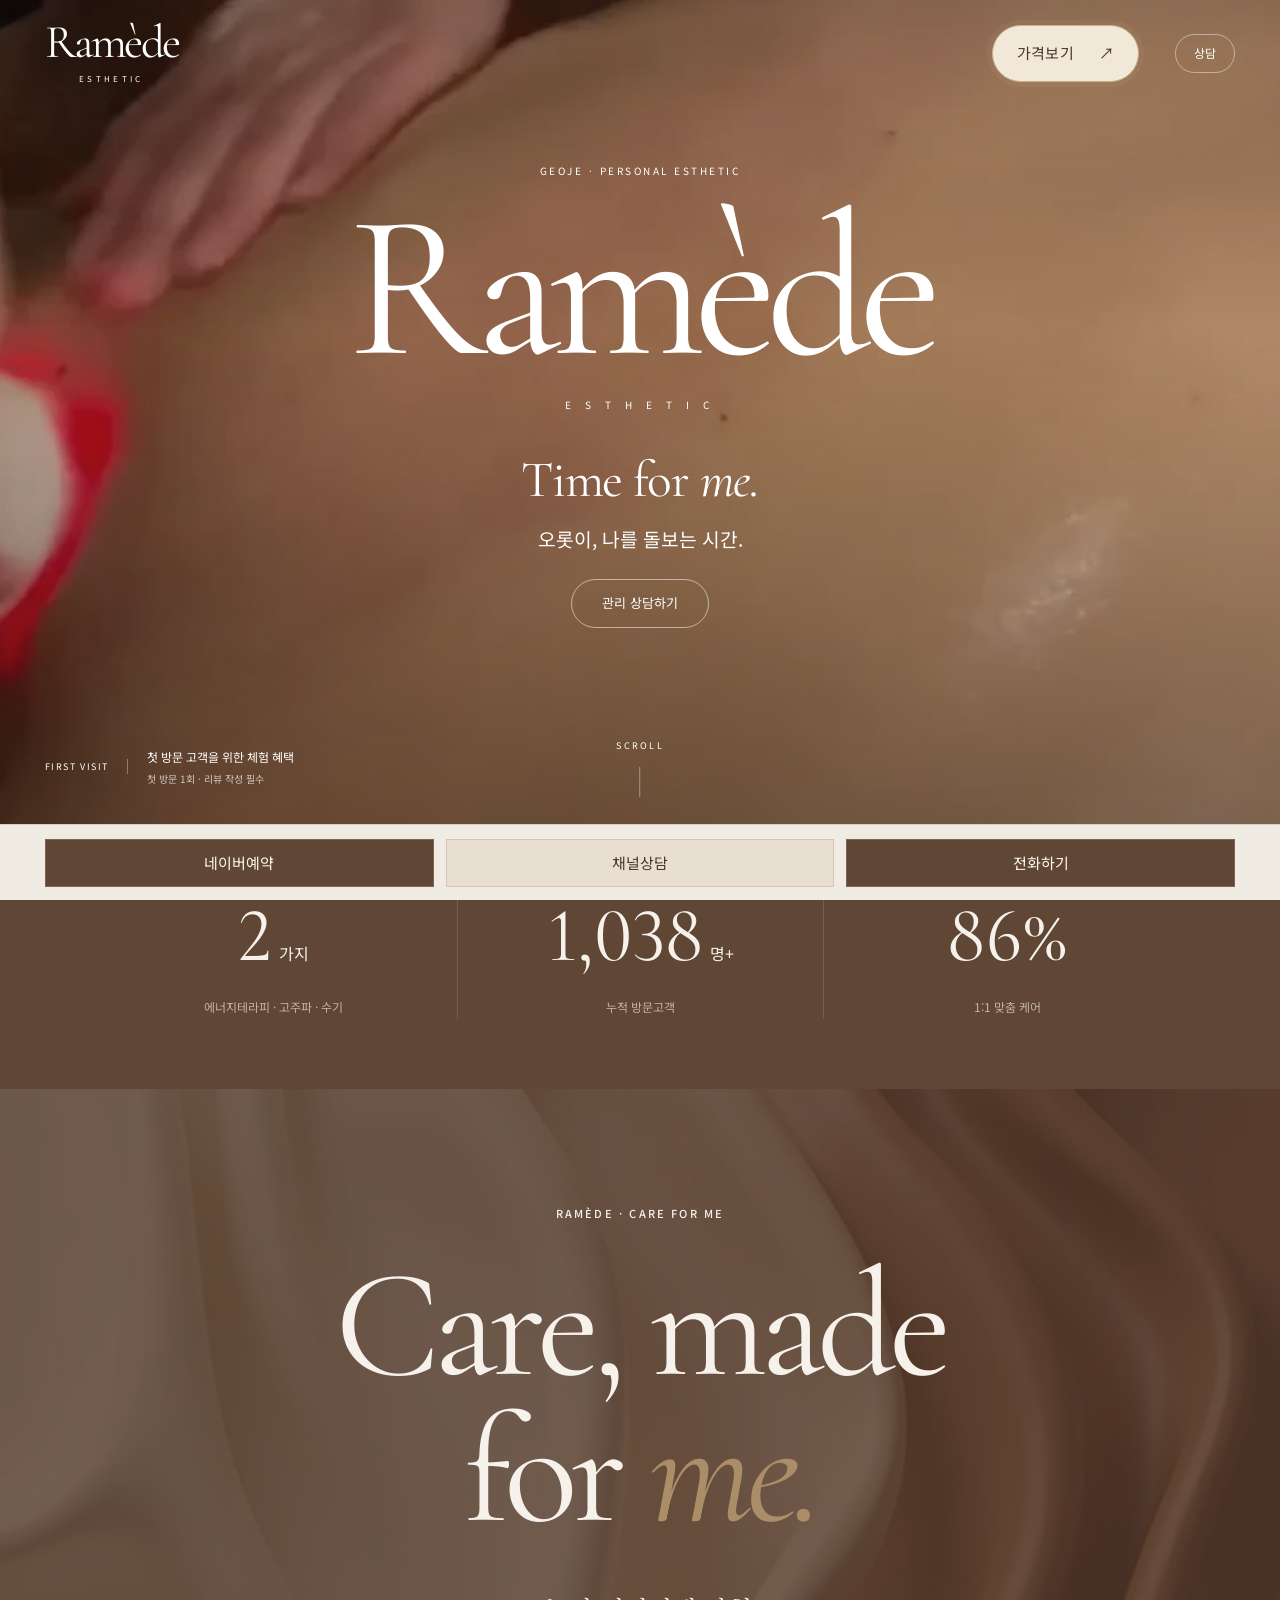
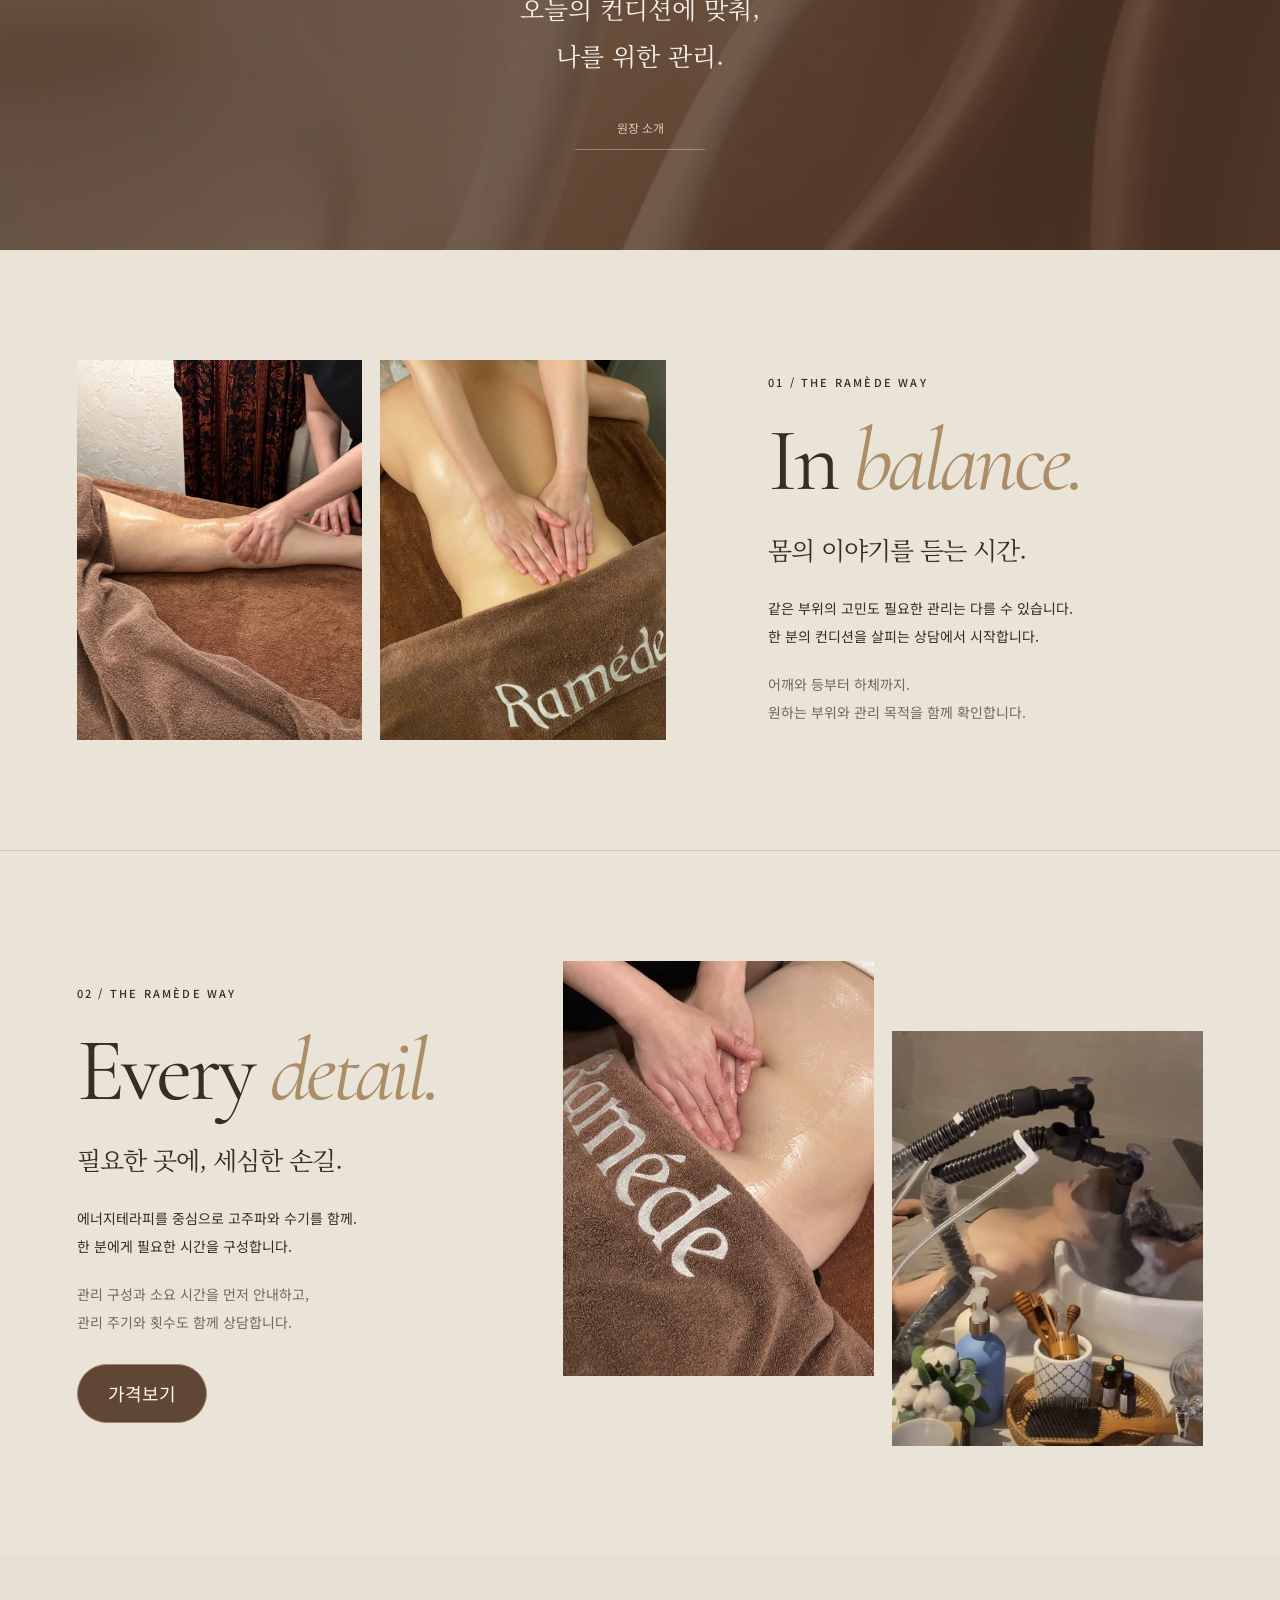
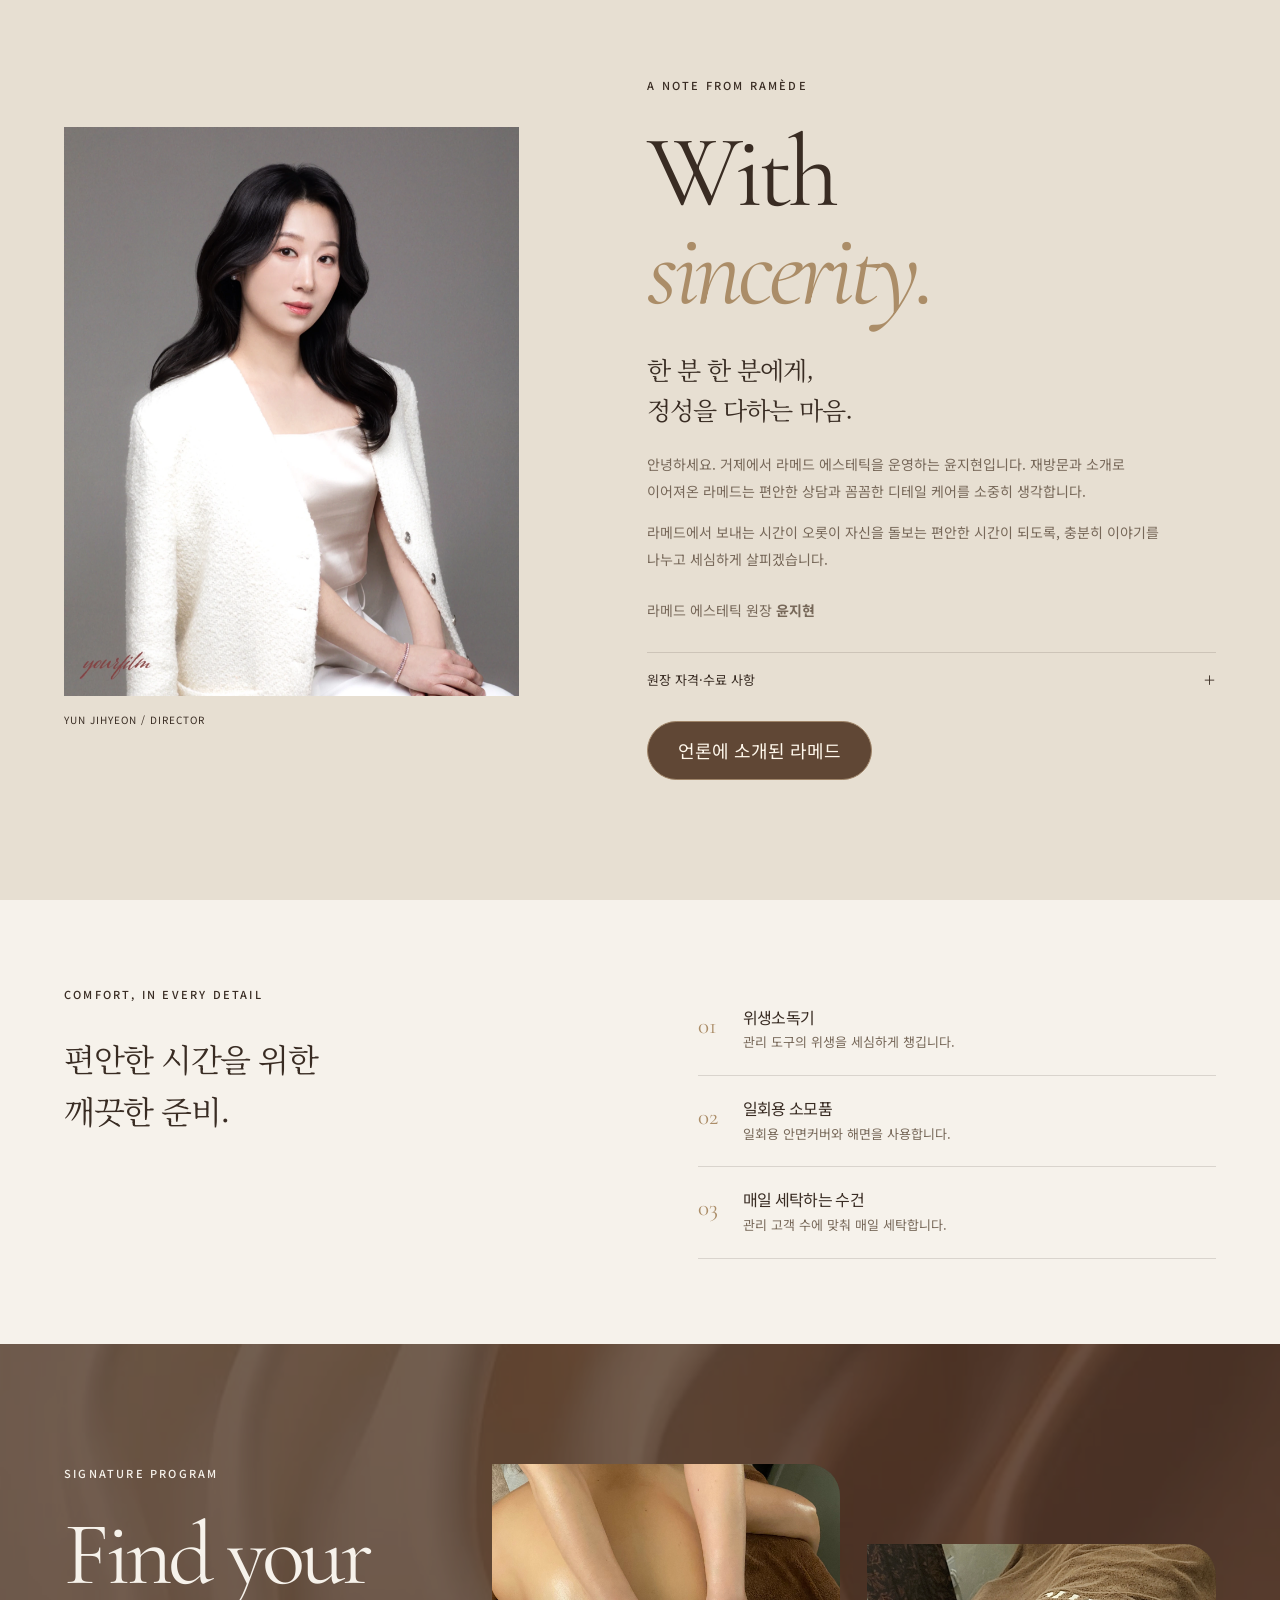
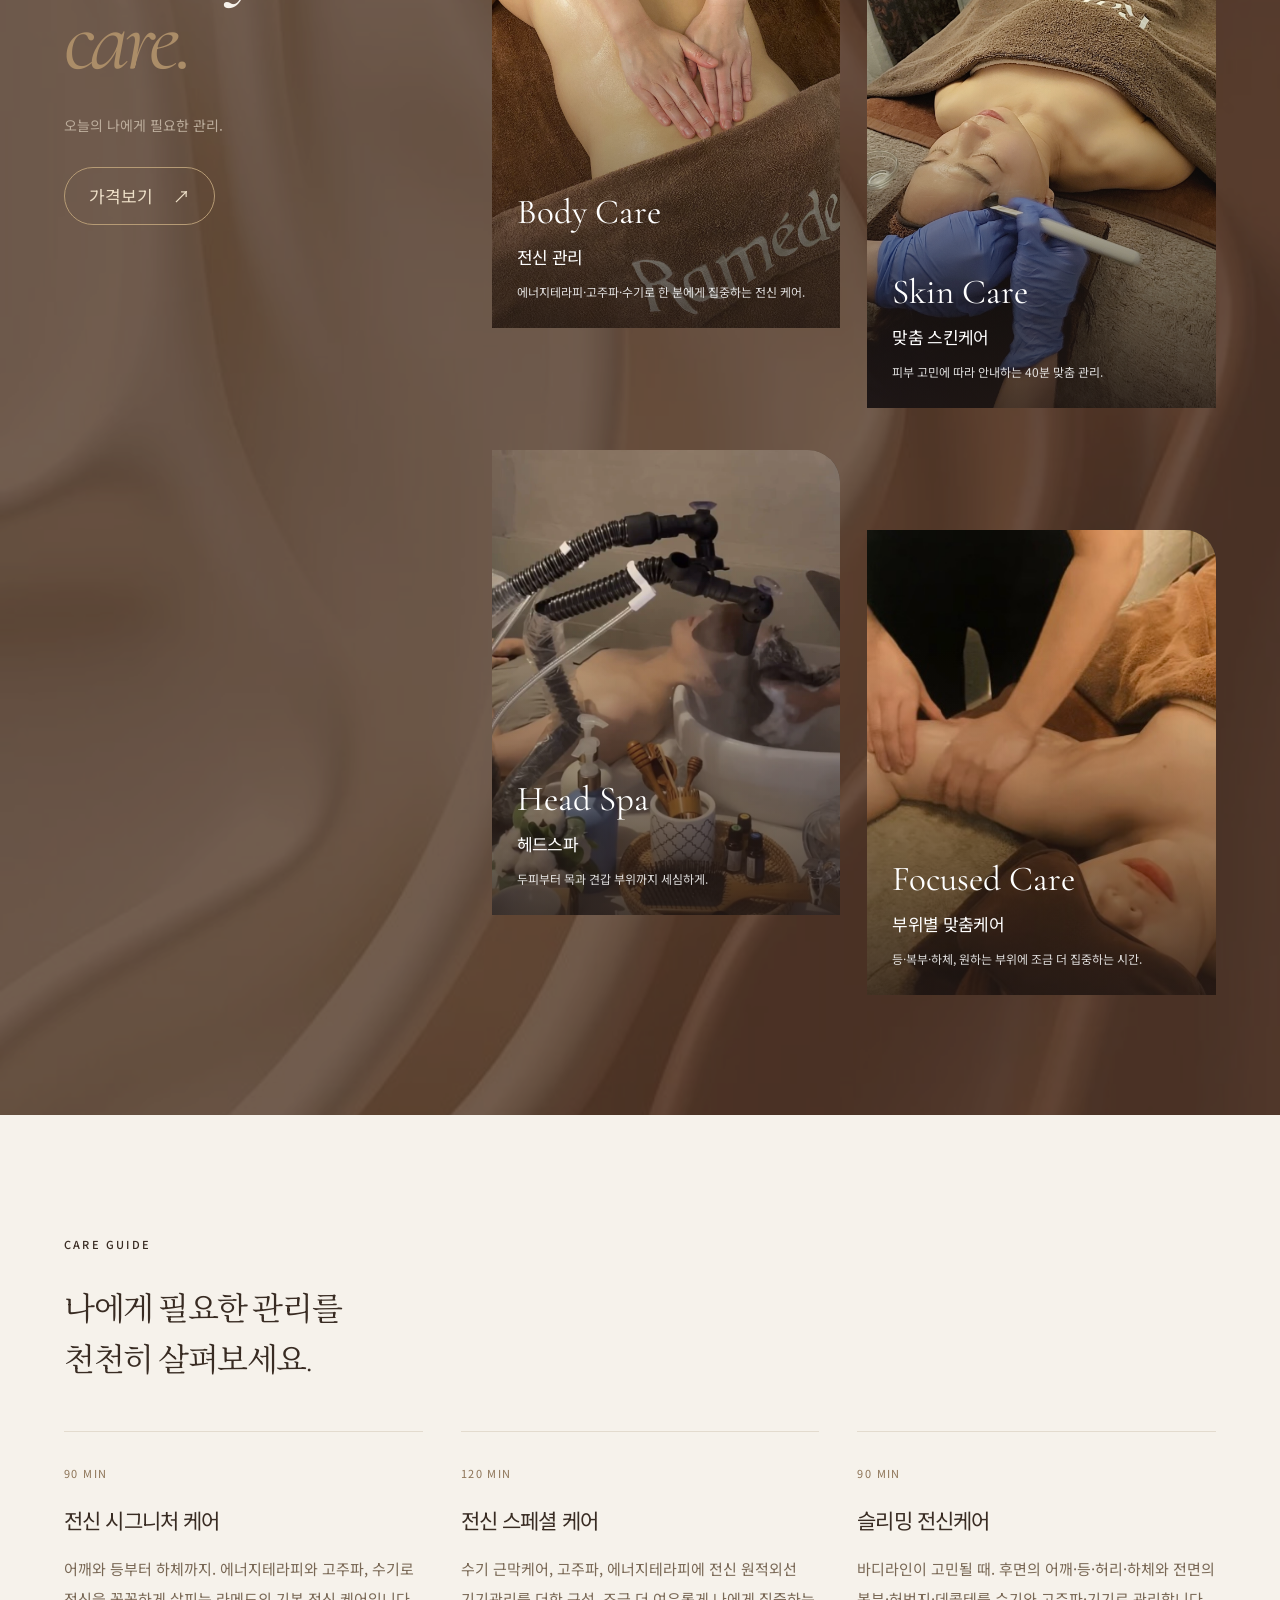
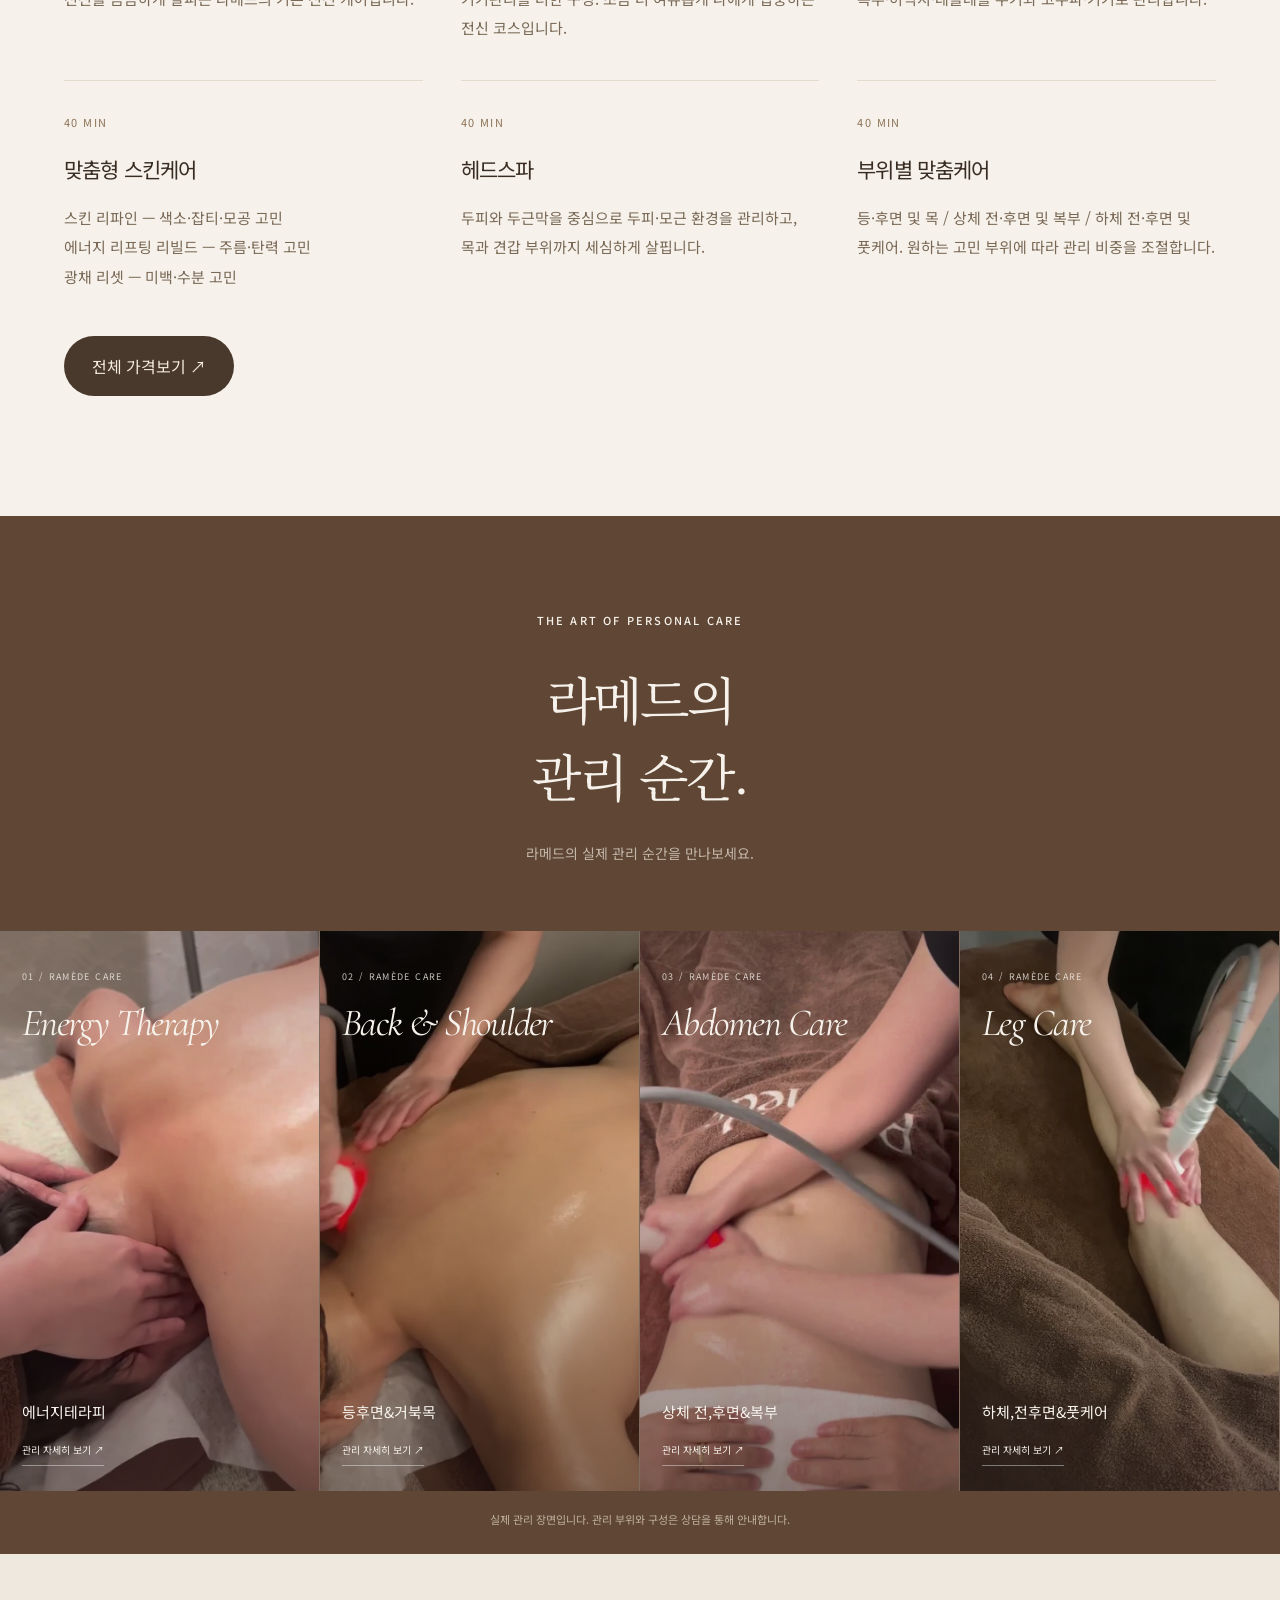
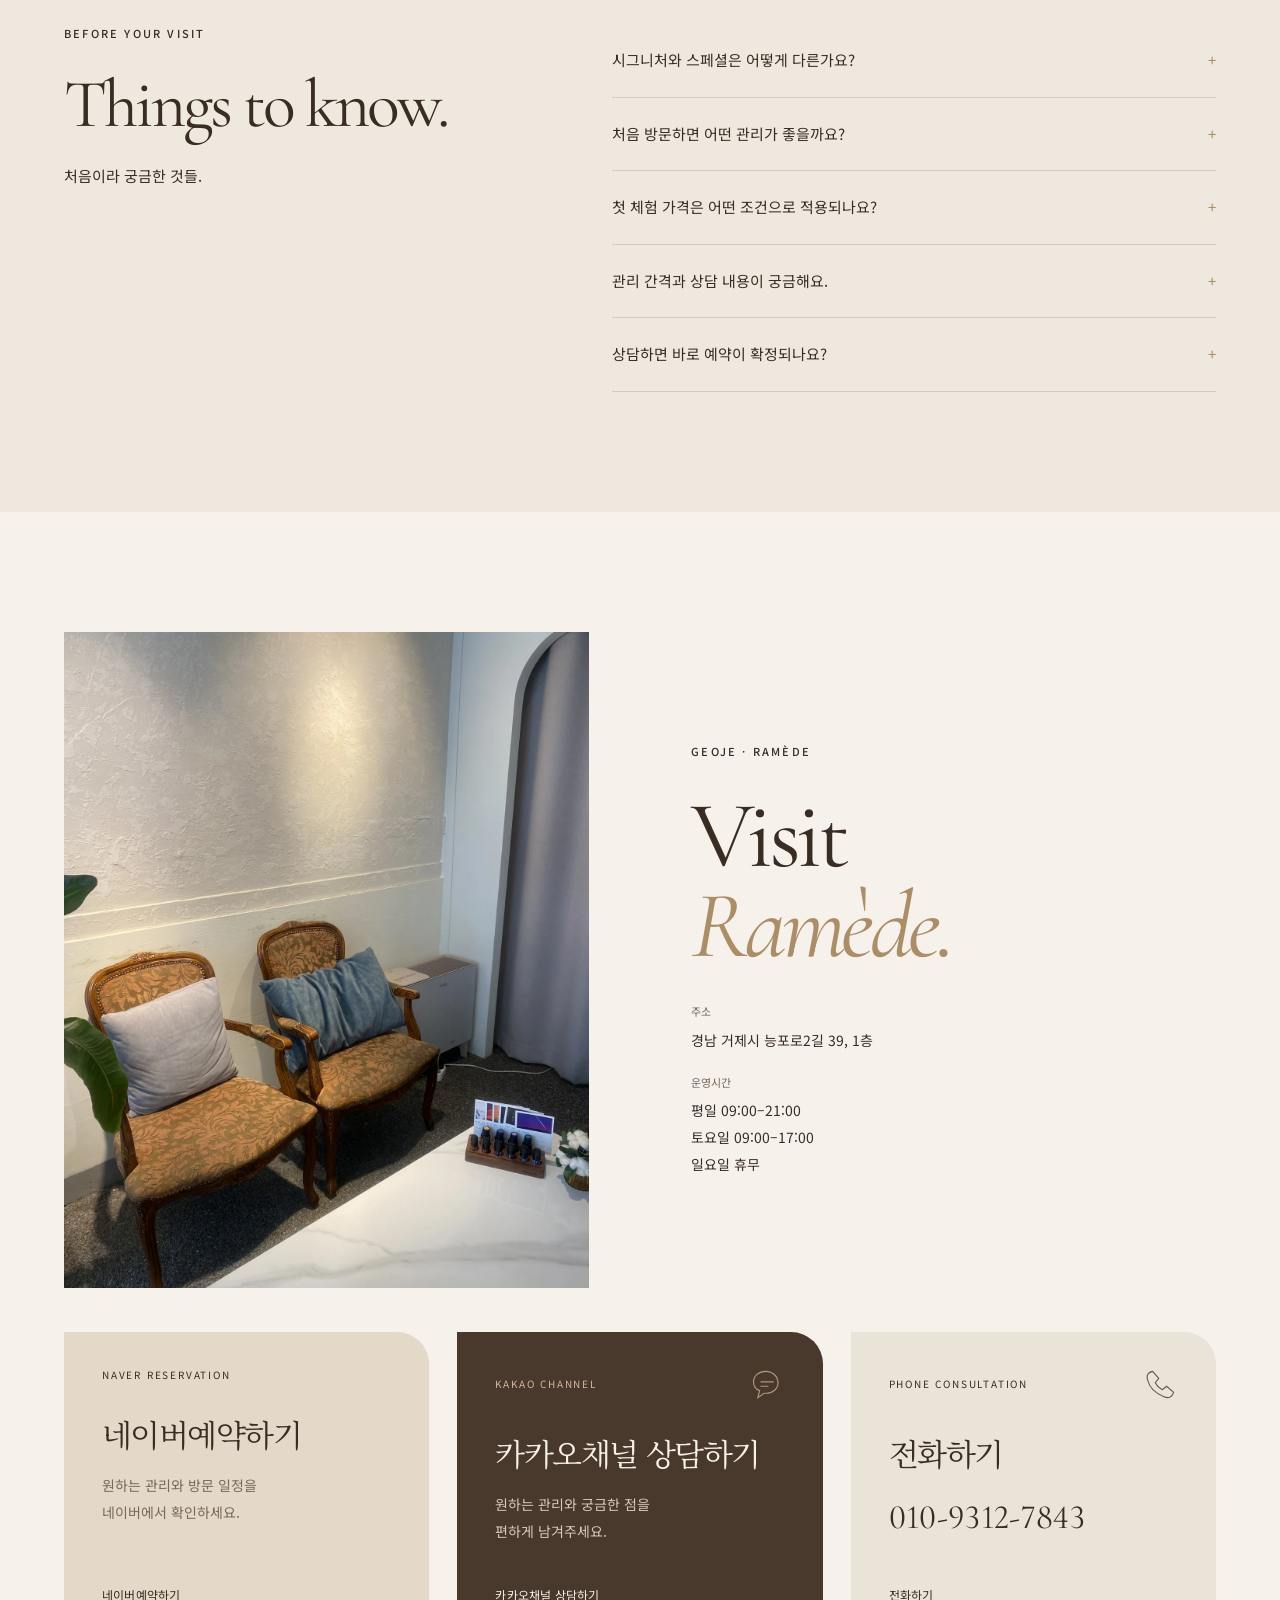
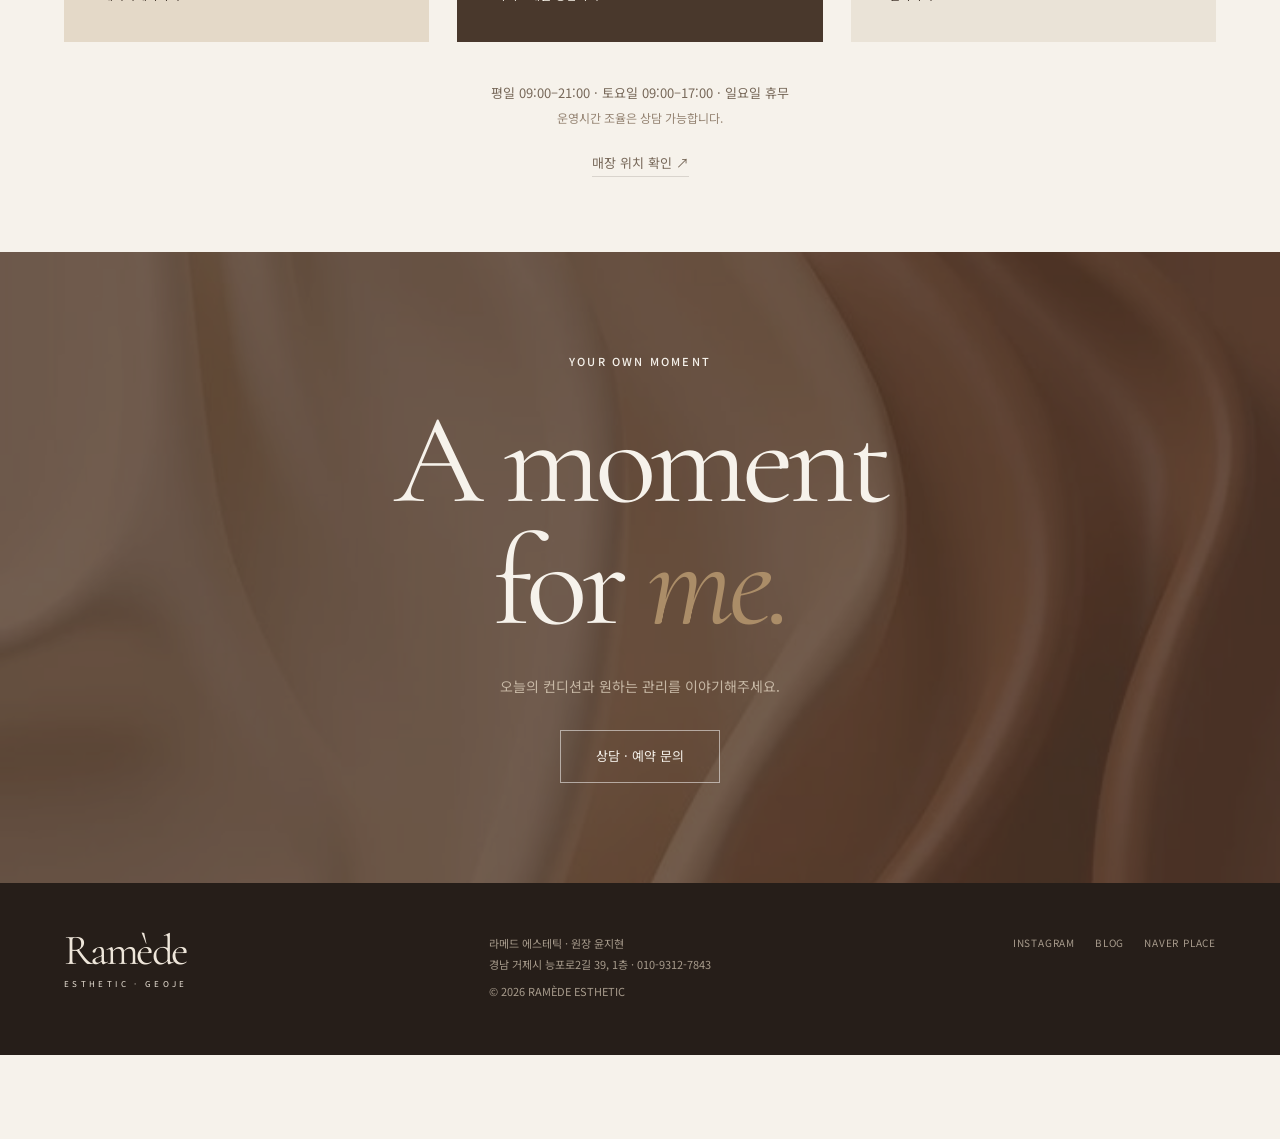
==== commit 92112bf8: "Apply owner photos and portrait layout r56" ====
--- a/index.html
+++ b/index.html
@@ -1,12 +1,12 @@
 <!doctype html>
-<html lang="ko"><head><meta charset="utf-8"><script>/* Set the initial position before content or fragment targets are parsed. */if('scrollRestoration' in history)history.scrollRestoration='manual';if(location.hash)history.replaceState(history.state,'',location.pathname+location.search);window.scrollTo({top:0,left:0,behavior:'instant'});window.addEventListener('pageshow',function(e){if(e.persisted)window.scrollTo({top:0,left:0,behavior:'instant'});});</script><meta name="viewport" content="width=device-width,initial-scale=1"><meta name="theme-color" content="#49382c"><title>라메드 에스테틱 | 거제, 오롯이 나를 돌보는 시간</title><meta name="description" content="한 분 한 분의 컨디션을 살피는 라메드 에스테틱. 거제 능포동 에너지테라피·고주파·수기·헤드스파·맞춤 스킨케어. 상담 및 프로그램 안내."><meta property="og:title" content="라메드 에스테틱"><meta property="og:description" content="오롯이 나를 돌보는 시간, 라메드"><link rel="icon" href="favicon.svg"><link rel="preconnect" href="https://fonts.googleapis.com"><link rel="preconnect" href="https://fonts.gstatic.com" crossorigin><link href="https://fonts.googleapis.com/css2?family=Cormorant+Garamond:ital,wght@0,400;0,500;1,400&family=Noto+Sans+KR:wght@400;500;600&family=Noto+Serif+KR:wght@400;500&display=swap" rel="stylesheet"><link rel="stylesheet" href="style.css?v=20261113-r54"><script defer src="script.js?v=20261113-r54"></script></head><body class="home"><a class="skip" href="#main">본문 바로가기</a><header class="site-header"><a class="logo" href="index.html" aria-label="라메드 처음으로">Ramède<span>ESTHETIC</span></a><nav class="desktop-nav" aria-label="주 메뉴"><a class="price-nav" href="program.html">가격보기 <span>↗</span></a></nav><a class="header-contact" href="https://pf.kakao.com/_sExnTn">상담</a><button class="menu-toggle" aria-label="전체 메뉴 열기" aria-expanded="false" aria-controls="full-menu"><span></span><span></span></button></header><main id="main"><section class="hero" aria-label="라메드 소개"><video class="hero-film" muted autoplay loop playsinline preload="auto" poster="hero-unified-desktop-r23.webp" aria-label="라메드의 실제 등 관리 영상"><source src="hero-unified-mobile-r23.mp4" media="(max-width:760px)" type="video/mp4"><source src="hero-unified-desktop-r23.mp4" type="video/mp4"></video><picture><source media="(max-width:760px)" srcset="hero-unified-mobile-r23.webp"><img class="motion-poster hero-poster" src="hero-unified-desktop-r23.webp" alt="라메드의 실제 등 관리 장면"></picture><div class="hero-shade"></div><div class="hero-center"><p class="hero-location">GEOJE · PERSONAL ESTHETIC</p><p class="hero-wordmark">Ramède</p><p class="hero-submark">E S T H E T I C</p><h1 class="hero-brand-line">Time for <em>me.</em></h1><p class="hero-brand-korean">오롯이, 나를 돌보는 시간.</p><a class="outline-link" href="https://pf.kakao.com/_sExnTn" target="_blank" rel="noopener">관리 상담하기 </a><a class="scroll-cue" href="#home-story"><span>SCROLL</span><i></i></a></div><a class="hero-event" href="program.html"><span>FIRST VISIT</span><div>첫 방문 고객을 위한 체험 혜택<small>첫 방문 1회 · 리뷰 작성 필수</small></div></a></section>
+<html lang="ko"><head><meta charset="utf-8"><script>/* Set the initial position before content or fragment targets are parsed. */if('scrollRestoration' in history)history.scrollRestoration='manual';if(location.hash)history.replaceState(history.state,'',location.pathname+location.search);window.scrollTo({top:0,left:0,behavior:'instant'});window.addEventListener('pageshow',function(e){if(e.persisted)window.scrollTo({top:0,left:0,behavior:'instant'});});</script><meta name="viewport" content="width=device-width,initial-scale=1"><meta name="theme-color" content="#49382c"><title>라메드 에스테틱 | 거제, 오롯이 나를 돌보는 시간</title><meta name="description" content="한 분 한 분의 컨디션을 살피는 라메드 에스테틱. 거제 능포동 에너지테라피·고주파·수기·헤드스파·맞춤 스킨케어. 상담 및 프로그램 안내."><meta property="og:title" content="라메드 에스테틱"><meta property="og:description" content="오롯이 나를 돌보는 시간, 라메드"><link rel="icon" href="favicon.svg"><link rel="preconnect" href="https://fonts.googleapis.com"><link rel="preconnect" href="https://fonts.gstatic.com" crossorigin><link href="https://fonts.googleapis.com/css2?family=Cormorant+Garamond:ital,wght@0,400;0,500;1,400&family=Noto+Sans+KR:wght@400;500;600&family=Noto+Serif+KR:wght@400;500&display=swap" rel="stylesheet"><link rel="stylesheet" href="style.css?v=20261117-r56"><script defer src="script.js?v=20261117-r56"></script></head><body class="home"><a class="skip" href="#main">본문 바로가기</a><header class="site-header"><a class="logo" href="index.html" aria-label="라메드 처음으로">Ramède<span>ESTHETIC</span></a><nav class="desktop-nav" aria-label="주 메뉴"><a class="price-nav" href="program.html">가격보기 <span>↗</span></a></nav><a class="header-contact" href="https://pf.kakao.com/_sExnTn">상담</a><button class="menu-toggle" aria-label="전체 메뉴 열기" aria-expanded="false" aria-controls="full-menu"><span></span><span></span></button></header><main id="main"><section class="hero" aria-label="라메드 소개"><video class="hero-film" muted autoplay loop playsinline preload="auto" poster="hero-unified-desktop-r23.webp" aria-label="라메드의 실제 등 관리 영상"><source src="hero-unified-mobile-r23.mp4" media="(max-width:760px)" type="video/mp4"><source src="hero-unified-desktop-r23.mp4" type="video/mp4"></video><picture><source media="(max-width:760px)" srcset="hero-unified-mobile-r23.webp"><img class="motion-poster hero-poster" src="hero-unified-desktop-r23.webp" alt="라메드의 실제 등 관리 장면"></picture><div class="hero-shade"></div><div class="hero-center"><p class="hero-location">GEOJE · PERSONAL ESTHETIC</p><p class="hero-wordmark">Ramède</p><p class="hero-submark">E S T H E T I C</p><h1 class="hero-brand-line">Time for <em>me.</em></h1><p class="hero-brand-korean">오롯이, 나를 돌보는 시간.</p><a class="outline-link" href="https://pf.kakao.com/_sExnTn" target="_blank" rel="noopener">관리 상담하기 </a><a class="scroll-cue" href="#home-story"><span>SCROLL</span><i></i></a></div><a class="hero-event" href="program.html"><span>FIRST VISIT</span><div>첫 방문 고객을 위한 체험 혜택<small>첫 방문 1회 · 리뷰 작성 필수</small></div></a></section>
 <section class="facts" id="facts" aria-label="라메드의 관리 원칙"><div class="fact-item" style="--fact-order:0"><span class="sr-only">에너지테라피, 고주파, 수기의 3가지 관리</span><span class="fact-value" aria-hidden="true"><span data-count-to="3">3</span><span class="fact-unit">가지</span></span><p>에너지테라피 · 고주파 · 수기</p></div><div class="fact-item" style="--fact-order:1"><span class="sr-only">누적 방문고객 1200명 이상</span><span class="fact-value" aria-hidden="true"><span data-count-to="1200" data-count-format="ko-KR">1,200</span><span class="fact-unit">명+</span></span><p>누적 방문고객</p></div><div class="fact-item" style="--fact-order:2"><span class="sr-only">100퍼센트 1대1 맞춤 케어</span><span class="fact-value" aria-hidden="true"><span data-count-to="100">100</span>%</span><p>1:1 맞춤 케어</p></div></section>
-<section class="home-story" id="home-story"><p class="small-label reveal">RAMÈDE · CARE FOR ME</p><h2 class="reveal">Care, made<br>for <em>me.</em></h2><p class="reveal">오늘의 컨디션에 맞춰,<br>나를 위한 관리.</p><a class="underlined reveal gentle-bounce" href="#director">원장 소개</a></section><div class="philosophy" id="our-way"><section class="balance feature"><div class="balance-photos reveal"><figure><img src="balance-small.webp" width="1600" height="1200" alt="라메드의 실제 하체 수기 관리 사진" loading="lazy"></figure><figure><img src="balance-large.webp" width="1350" height="1800" alt="라메드의 실제 등과 어깨 수기 관리 사진" loading="lazy"></figure></div><div class="feature-copy reveal"><p class="section-no">01 / THE RAMÈDE WAY</p><h2>In <em>balance.</em></h2><h3>몸의 이야기를 듣는 시간.</h3><p>같은 부위의 고민도 필요한 관리는 다를 수 있습니다.<br>한 분의 컨디션을 살피는 상담에서 시작합니다.</p><p class="subtle">어깨와 등부터 하체까지.<br>원하는 부위와 관리 목적을 함께 확인합니다.</p></div></section>
+<section class="home-story" id="home-story"><p class="small-label reveal">RAMÈDE · CARE FOR ME</p><h2 class="reveal">Care, made<br>for <em>me.</em></h2><p class="reveal">오늘의 컨디션에 맞춰,<br>나를 위한 관리.</p><a class="underlined reveal gentle-bounce" href="#director">원장 소개</a></section><div class="philosophy" id="our-way"><section class="balance feature"><div class="balance-photos reveal"><figure><img src="balance-small.webp" width="1600" height="1200" alt="라메드의 실제 하체 수기 관리 사진" loading="lazy"></figure><figure><img src="body-20261117.jpeg" width="1350" height="1800" alt="라메드의 실제 등과 어깨 수기 관리 사진" loading="lazy"></figure></div><div class="feature-copy reveal"><p class="section-no">01 / THE RAMÈDE WAY</p><h2>In <em>balance.</em></h2><h3>몸의 이야기를 듣는 시간.</h3><p>같은 부위의 고민도 필요한 관리는 다를 수 있습니다.<br>한 분의 컨디션을 살피는 상담에서 시작합니다.</p><p class="subtle">어깨와 등부터 하체까지.<br>원하는 부위와 관리 목적을 함께 확인합니다.</p></div></section>
 <section class="detail feature"><div class="feature-copy reveal"><p class="section-no">02 / THE RAMÈDE WAY</p><h2>Every <em>detail.</em></h2><h3>필요한 곳에, 세심한 손길.</h3><p>에너지테라피를 중심으로 고주파와 수기를 함께.<br>한 분에게 필요한 시간을 구성합니다.</p><p class="subtle">관리 구성과 소요 시간을 먼저 안내하고,<br>관리 주기와 횟수도 함께 상담합니다.</p><a class="underlined brown-pill" href="program.html">가격보기</a></div><div class="detail-photo reveal"><img src="selected-photo-2-20261104.webp" alt="라메드의 실제 관리 손길" loading="lazy"><img src="detail-headspa-clean.webp" alt="라메드의 실제 헤드스파 관리 장면" loading="lazy"></div></section>
 </div><section class="director section" id="director"><div class="director-photo reveal"><img src="director.webp" alt="라메드 에스테틱 윤지현 원장 프로필" loading="lazy"><span>YUN JIHYEON / DIRECTOR</span></div><div class="director-copy reveal"><p class="small-label">A NOTE FROM RAMÈDE</p><h2>With<br><em>sincerity.</em></h2><h3>한 분 한 분에게,<br>정성을 다하는 마음.</h3><p>안녕하세요. 거제에서 라메드 에스테틱을 운영하는 윤지현입니다. 재방문과 소개로 이어져온 라메드는 편안한 상담과 꼼꼼한 디테일 케어를 소중히 생각합니다.</p><p>라메드에서 보내는 시간이 오롯이 자신을 돌보는 편안한 시간이 되도록, 충분히 이야기를 나누고 세심하게 살피겠습니다.</p><p class="signature">라메드 에스테틱 원장 <strong>윤지현</strong></p><details class="credentials"><summary>원장 자격·수료 사항 <span>＋</span></summary><ul><li>에스테틱 에너지테라피, 고주파, 수기의 3가지 관리</li><li>피부관리사 국가자격증 취득 / 종합미용사 면허 취득</li><li>에너지테라피 자격증 2급 수료</li><li>체형관리사·두피관리사 자격증 1급 수료</li><li>경락마사지 강사증 1급 수료</li></ul></details><a class="underlined brown-pill gentle-bounce" href="https://www.sikyungnews.com/news_view.jsp?ncd=4983" target="_blank" rel="noopener">언론에 소개된 라메드</a></div></section>
 <section class="hygiene section"><div class="reveal"><p class="small-label">COMFORT, IN EVERY DETAIL</p><h2>편안한 시간을 위한<br>깨끗한 준비.</h2></div><div class="hygiene-items reveal"><div><span>01</span><h3>위생소독기</h3><p>관리 도구의 위생을 세심하게 챙깁니다.</p></div><div><span>02</span><h3>일회용 소모품</h3><p>일회용 안면커버와 해면을 사용합니다.</p></div><div><span>03</span><h3>매일 세탁하는 수건</h3><p>관리 고객 수에 맞춰 매일 세탁합니다.</p></div></div></section>
-<section class="home-program section" id="care-overview"><div class="listing-intro reveal"><p class="small-label">SIGNATURE PROGRAM</p><h2>Find your<br><em>care.</em></h2><p>오늘의 나에게 필요한 관리.</p><a class="underlined" href="program.html">가격보기 <span>↗</span></a></div><div class="category-grid"><article class="care-category reveal"><img src="balance-large.webp" alt="라메드의 실제 전신 관리 장면" loading="lazy"><div><span>Body Care</span><h3>전신 관리</h3><p>에너지테라피·고주파·수기로 한 분에게 집중하는 전신 케어.</p><b>자세히 보기 ↗</b></div></article><article class="care-category reveal"><img src="program-skin-shoulder-r32.jpg" alt="라메드의 실제 맞춤 스킨케어 장면" loading="lazy"><div><span>Skin Care</span><h3>맞춤 스킨케어</h3><p>피부 고민에 따라 안내하는 40분 맞춤 관리.</p><b>자세히 보기 ↗</b></div></article><article class="care-category reveal"><img src="detail-headspa-clean.webp" alt="라메드의 실제 헤드스파 장면" loading="lazy"><div><span>Head Spa</span><h3>헤드스파</h3><p>두피부터 목과 견갑 부위까지 세심하게.</p><b>자세히 보기 ↗</b></div></article><article class="care-category reveal"><img src="balance-small.webp" alt="라메드의 실제 부위별 맞춤케어 장면" loading="lazy"><div><span>Focused Care</span><h3>부위별 맞춤케어</h3><p>등·복부·하체, 원하는 부위에 조금 더 집중하는 시간.</p><b>자세히 보기 ↗</b></div></article></div></section><section class="care-guide section" id="care-details"><p class="small-label reveal">CARE GUIDE</p><h2 class="reveal">나에게 필요한 관리를<br>천천히 살펴보세요.</h2><div class="care-guide-grid"><article class="reveal"><span>90 MIN</span><h3>전신 시그니처 케어</h3><p>어깨와 등부터 하체까지. 에너지테라피와 고주파, 수기로 전신을 꼼꼼하게 살피는 라메드의 기본 전신 케어입니다.</p></article><article class="reveal"><span>120 MIN</span><h3>전신 스페셜 케어</h3><p>수기 근막케어, 고주파, 에너지테라피에 전신 원적외선 기기관리를 더한 구성. 조금 더 여유롭게 나에게 집중하는 전신 코스입니다.</p></article><article class="reveal"><span>90 MIN</span><h3>슬리밍 전신케어</h3><p>바디라인이 고민될 때. 후면의 어깨·등·허리·하체와 전면의 복부·허벅지·데콜테를 수기와 고주파·기기로 관리합니다.</p></article><article class="reveal"><span>40 MIN</span><h3>맞춤형 스킨케어</h3><p>스킨 리파인 — 색소·잡티·모공 고민<br>에너지 리프팅 리빌드 — 주름·탄력 고민<br>광채 리셋 — 미백·수분 고민</p></article><article class="reveal"><span>40 MIN</span><h3>헤드스파</h3><p>두피와 두근막을 중심으로 두피·모근 환경을 관리하고, 목과 견갑 부위까지 세심하게 살핍니다.</p></article><article class="reveal"><span>40 MIN</span><h3>부위별 맞춤케어</h3><p>등·후면 및 목 / 상체 전·후면 및 복부 / 하체 전·후면 및 풋케어. 원하는 고민 부위에 따라 관리 비중을 조절합니다.</p></article></div><a class="price-nav guide-price" href="program.html">전체 가격보기 ↗</a></section><section class="films" id="films"><div class="films-heading reveal"><p class="small-label">THE ART OF PERSONAL CARE</p><h2>라메드의<br>관리 순간.</h2><p>라메드의 실제 관리 순간을 만나보세요.</p></div><div class="film-grid"><article class="film-card reveal"><video muted autoplay loop playsinline preload="metadata" poster="selected-energy-20261104.webp" aria-label="라메드의 실제 에너지테라피 관리 영상"><source src="selected-energy-20261104.mp4" type="video/mp4"></video><img class="motion-poster" src="selected-energy-20261104.webp" alt="라메드의 실제 에너지테라피 관리 장면" loading="lazy"><div class="film-shade"></div><div class="film-top"><span>01 / RAMÈDE CARE</span><h3>Energy Therapy</h3></div><div class="film-bottom"><p>에너지테라피</p><a href="#care-details" class="pill">관리 자세히 보기 ↗</a></div></article><article class="film-card reveal"><video muted autoplay loop playsinline preload="metadata" poster="selected-back-20261104.webp" aria-label="라메드의 실제 등·어깨 고주파 관리 영상"><source src="selected-back-20261104.mp4" type="video/mp4"></video><img class="motion-poster" src="selected-back-20261104.webp" alt="라메드의 실제 등·어깨 고주파 관리 장면" loading="lazy"><div class="film-shade"></div><div class="film-top"><span>02 / RAMÈDE CARE</span><h3>Back & Shoulder</h3></div><div class="film-bottom"><p>등·어깨 고주파</p><a href="#care-details" class="pill">관리 자세히 보기 ↗</a></div></article><article class="film-card reveal"><video muted autoplay loop playsinline preload="metadata" poster="selected-leg-rf-20261104.webp" aria-label="라메드의 실제 다리 고주파 관리 영상"><source src="selected-leg-rf-20261104.mp4" type="video/mp4"></video><img class="motion-poster" src="selected-leg-rf-20261104.webp" alt="라메드의 실제 다리 고주파 관리 장면" loading="lazy"><div class="film-shade"></div><div class="film-top"><span>03 / RAMÈDE CARE</span><h3>Leg Care</h3></div><div class="film-bottom"><p>다리 고주파</p><a href="#care-details" class="pill">관리 자세히 보기 ↗</a></div></article><article class="film-card reveal"><video muted autoplay loop playsinline preload="metadata" poster="selected-abdomen-20261104.webp" aria-label="라메드의 실제 복부 고주파 관리 영상"><source src="selected-abdomen-20261104.mp4" type="video/mp4"></video><img class="motion-poster" src="selected-abdomen-20261104.webp" alt="라메드의 실제 복부 고주파 관리 장면" loading="lazy"><div class="film-shade"></div><div class="film-top"><span>04 / RAMÈDE CARE</span><h3>Abdomen Care</h3></div><div class="film-bottom"><p>복부 고주파</p><a href="#care-details" class="pill">관리 자세히 보기 ↗</a></div></article></div><p class="film-note">실제 관리 장면입니다. 관리 부위와 구성은 상담을 통해 안내합니다.</p></section>
+<section class="home-program section" id="care-overview"><div class="listing-intro reveal"><p class="small-label">SIGNATURE PROGRAM</p><h2>Find your<br><em>care.</em></h2><p>오늘의 나에게 필요한 관리.</p><a class="underlined" href="program.html">가격보기 <span>↗</span></a></div><div class="category-grid"><article class="care-category reveal"><img src="body-20261117.jpeg" alt="라메드의 실제 전신 관리 장면" loading="lazy"><div><span>Body Care</span><h3>전신 관리</h3><p>에너지테라피·고주파·수기로 한 분에게 집중하는 전신 케어.</p><b>자세히 보기 ↗</b></div></article><article class="care-category reveal"><img src="ramede-skin-20261117.jpeg" alt="라메드의 실제 맞춤 스킨케어 장면" loading="lazy"><div><span>Skin Care</span><h3>맞춤 스킨케어</h3><p>피부 고민에 따라 안내하는 40분 맞춤 관리.</p><b>자세히 보기 ↗</b></div></article><article class="care-category reveal"><img src="detail-headspa-clean.webp" alt="라메드의 실제 헤드스파 장면" loading="lazy"><div><span>Head Spa</span><h3>헤드스파</h3><p>두피부터 목과 견갑 부위까지 세심하게.</p><b>자세히 보기 ↗</b></div></article><article class="care-category reveal"><img src="ramede-focused-20261117.jpeg" alt="라메드의 실제 부위별 맞춤케어 장면" loading="lazy"><div><span>Focused Care</span><h3>부위별 맞춤케어</h3><p>등·복부·하체, 원하는 부위에 조금 더 집중하는 시간.</p><b>자세히 보기 ↗</b></div></article></div></section><section class="care-guide section" id="care-details"><p class="small-label reveal">CARE GUIDE</p><h2 class="reveal">나에게 필요한 관리를<br>천천히 살펴보세요.</h2><div class="care-guide-grid"><article class="reveal"><span>90 MIN</span><h3>전신 시그니처 케어</h3><p>어깨와 등부터 하체까지. 에너지테라피와 고주파, 수기로 전신을 꼼꼼하게 살피는 라메드의 기본 전신 케어입니다.</p></article><article class="reveal"><span>120 MIN</span><h3>전신 스페셜 케어</h3><p>수기 근막케어, 고주파, 에너지테라피에 전신 원적외선 기기관리를 더한 구성. 조금 더 여유롭게 나에게 집중하는 전신 코스입니다.</p></article><article class="reveal"><span>90 MIN</span><h3>슬리밍 전신케어</h3><p>바디라인이 고민될 때. 후면의 어깨·등·허리·하체와 전면의 복부·허벅지·데콜테를 수기와 고주파·기기로 관리합니다.</p></article><article class="reveal"><span>40 MIN</span><h3>맞춤형 스킨케어</h3><p>스킨 리파인 — 색소·잡티·모공 고민<br>에너지 리프팅 리빌드 — 주름·탄력 고민<br>광채 리셋 — 미백·수분 고민</p></article><article class="reveal"><span>40 MIN</span><h3>헤드스파</h3><p>두피와 두근막을 중심으로 두피·모근 환경을 관리하고, 목과 견갑 부위까지 세심하게 살핍니다.</p></article><article class="reveal"><span>40 MIN</span><h3>부위별 맞춤케어</h3><p>등·후면 및 목 / 상체 전·후면 및 복부 / 하체 전·후면 및 풋케어. 원하는 고민 부위에 따라 관리 비중을 조절합니다.</p></article></div><a class="price-nav guide-price" href="program.html">전체 가격보기 ↗</a></section><section class="films" id="films"><div class="films-heading reveal"><p class="small-label">THE ART OF PERSONAL CARE</p><h2>라메드의<br>관리 순간.</h2><p>라메드의 실제 관리 순간을 만나보세요.</p></div><div class="film-grid"><article class="film-card reveal"><video muted autoplay loop playsinline preload="metadata" poster="selected-energy-20261104.webp" aria-label="라메드의 실제 에너지테라피 관리 영상"><source src="selected-energy-20261104.mp4" type="video/mp4"></video><img class="motion-poster" src="selected-energy-20261104.webp" alt="라메드의 실제 에너지테라피 관리 장면" loading="lazy"><div class="film-shade"></div><div class="film-top"><span>01 / RAMÈDE CARE</span><h3>Energy Therapy</h3></div><div class="film-bottom"><p>에너지테라피</p><a href="#care-details" class="pill">관리 자세히 보기 ↗</a></div></article><article class="film-card reveal"><video muted autoplay loop playsinline preload="metadata" poster="selected-back-20261104.webp" aria-label="라메드의 실제 등·어깨 고주파 관리 영상"><source src="selected-back-20261104.mp4" type="video/mp4"></video><img class="motion-poster" src="selected-back-20261104.webp" alt="라메드의 실제 등·어깨 고주파 관리 장면" loading="lazy"><div class="film-shade"></div><div class="film-top"><span>02 / RAMÈDE CARE</span><h3>Back & Shoulder</h3></div><div class="film-bottom"><p>등후면&amp;거북목</p><a href="#care-details" class="pill">관리 자세히 보기 ↗</a></div></article><article class="film-card reveal"><video muted autoplay loop playsinline preload="metadata" poster="selected-abdomen-20261104.webp" aria-label="라메드의 실제 복부 고주파 관리 영상"><source src="selected-abdomen-20261104.mp4" type="video/mp4"></video><img class="motion-poster" src="selected-abdomen-20261104.webp" alt="라메드의 실제 복부 고주파 관리 장면" loading="lazy"><div class="film-shade"></div><div class="film-top"><span>03 / RAMÈDE CARE</span><h3>Abdomen Care</h3></div><div class="film-bottom"><p>상체 전,후면&amp;복부</p><a href="#care-details" class="pill">관리 자세히 보기 ↗</a></div></article><article class="film-card reveal"><video muted autoplay loop playsinline preload="metadata" poster="selected-leg-rf-20261104.webp" aria-label="라메드의 실제 다리 고주파 관리 영상"><source src="selected-leg-rf-20261104.mp4" type="video/mp4"></video><img class="motion-poster" src="selected-leg-rf-20261104.webp" alt="라메드의 실제 다리 고주파 관리 장면" loading="lazy"><div class="film-shade"></div><div class="film-top"><span>04 / RAMÈDE CARE</span><h3>Leg Care</h3></div><div class="film-bottom"><p>하체,전후면&amp;풋케어</p><a href="#care-details" class="pill">관리 자세히 보기 ↗</a></div></article></div><p class="film-note">실제 관리 장면입니다. 관리 부위와 구성은 상담을 통해 안내합니다.</p></section>
 <section class="faq section"><div class="reveal"><p class="small-label">BEFORE YOUR VISIT</p><h2>Things to know.</h2><p>처음이라 궁금한 것들.</p></div><div class="faq-list reveal"><details><summary>시그니처와 스페셜은 어떻게 다른가요?</summary><p>시그니처는 90분, 스페셜은 120분입니다. 스페셜은 전신 원적외선 기기관리가 포함되어 관리 시간에 차이가 있습니다. 자세한 구성은 상담 시 안내합니다.</p></details><details><summary>처음 방문하면 어떤 관리가 좋을까요?</summary><p>처음에는 첫 체험 가격으로 전신 스페셜 케어를 추천드립니다. 다만 원하는 관리 부위와 컨디션을 먼저 듣고 적합한 구성을 함께 상담합니다.</p></details><details><summary>첫 체험 가격은 어떤 조건으로 적용되나요?</summary><p>처음 방문하시는 고객에게 1회 적용하며 리뷰 작성이 필수입니다. 전신 시그니처·스페셜·슬리밍·헤드스파에 적용됩니다. 부위별 맞춤케어와 스킨케어는 별도의 3회 구성입니다.</p></details><details><summary>관리 간격과 상담 내용이 궁금해요.</summary><p>일반적으로 주 1회 간격을 안내하되, 컨디션과 관리 목적에 따라 달라집니다. 상담에서는 불편한 부위, 질환 여부, 운동·수면 습관, 스트레스와 부종 등 전반적인 컨디션을 확인합니다.</p></details><details><summary>상담하면 바로 예약이 확정되나요?</summary><p>원하는 관리와 방문 일정을 알려주시면 가능한 시간을 상담 후 안내합니다. 카카오채널 또는 전화로 먼저 문의해주세요. 운영시간 조율도 상담 가능합니다.</p></details></div></section><section class="location-details section reveal" id="location"><img src="space.webp" alt="라메드 매장 내부 공간"><div><p class="small-label">GEOJE · RAMÈDE</p><h2>Visit<br><em>Ramède.</em></h2><dl><dt>주소</dt><dd>경남 거제시 능포로2길 39, 1층</dd><dt>운영시간</dt><dd>평일 09:00–21:00<br>토요일 09:00–17:00<br>일요일 휴무</dd></dl></div></section><section class="reservation-options section" id="contact"><a class="contact-choice contact-naver reveal" href="https://map.naver.com/p/entry/place/1915856797?placePath=%2Fticket" target="_blank" rel="noopener"><div class="contact-top"><span>NAVER RESERVATION</span></div><h2>네이버예약하기</h2><p>원하는 관리와 방문 일정을<br>네이버에서 확인하세요.</p><div class="contact-action"><span>네이버예약하기</span></div></a><a class="contact-choice contact-kakao reveal" href="https://pf.kakao.com/_sExnTn" target="_blank" rel="noopener"><div class="contact-top"><span>KAKAO CHANNEL</span><svg aria-hidden="true" viewBox="0 0 40 40" fill="none"><path d="M32 18c0 7-6 12-13 12h-3l-7 5 2-8C6 25 4 21 4 17 4 10 10 5 18 5s14 6 14 13Z" stroke="currentColor" stroke-width="1.3"/><path d="M12 17h15M12 22h9" stroke="currentColor" stroke-width="1.3"/></svg></div><h2>카카오채널 상담하기</h2><p>원하는 관리와 궁금한 점을<br>편하게 남겨주세요.</p><div class="contact-action"><span>카카오채널 상담하기</span></div></a><a class="contact-choice contact-phone reveal" href="tel:01093127843"><div class="contact-top"><span>PHONE CONSULTATION</span><svg aria-hidden="true" viewBox="0 0 40 40" fill="none"><path d="m11 5 7 8-4 5c2 4 4 6 8 8l5-4 8 7c-2 6-6 7-11 5C14 30 7 23 5 14 4 9 6 6 11 5Z" stroke="currentColor" stroke-width="1.3" stroke-linejoin="round"/></svg></div><h2>전화하기</h2><p class="contact-number">010-9312-7843</p><div class="contact-action"><span>전화하기</span></div></a><div class="reservation-hours"><p>평일 09:00–21:00 · 토요일 09:00–17:00 · 일요일 휴무</p><p>운영시간 조율은 상담 가능합니다.</p><a href="#location">매장 위치 확인 ↗</a></div></section><section class="page-cta reveal"><p class="small-label">YOUR OWN MOMENT</p><h2>A moment<br>for <em>me.</em></h2><p>오늘의 컨디션과 원하는 관리를 이야기해주세요.</p><a class="outline-link" href="https://pf.kakao.com/_sExnTn">상담 · 예약 문의</a></section></main><footer><a class="logo" href="index.html">Ramède<span>ESTHETIC · GEOJE</span></a><div><p>라메드 에스테틱 · 원장 윤지현</p><p>경남 거제시 능포로2길 39, 1층 · 010-9312-7843</p><small>© 2026 RAMÈDE ESTHETIC</small></div><div class="social"><a href="https://www.instagram.com/ramede_spa/" target="_blank" rel="noopener">INSTAGRAM</a><a href="https://blog.naver.com/ramede_spa" target="_blank" rel="noopener">BLOG</a><a href="https://map.naver.com/p/entry/place/1915856797?placePath=%2Fhome" target="_blank" rel="noopener">NAVER PLACE</a></div></footer>
 
-<div class="fixed-bar" aria-label="빠른 상담"><p>오롯이 나를 돌보는 시간, <strong>라메드.</strong></p><a href="https://map.naver.com/p/entry/place/1915856797?placePath=%2Fticket" target="_blank" rel="noopener">네이버예약하기</a><a class="fixed-primary" href="https://pf.kakao.com/_sExnTn">카카오채널 상담하기</a><a href="tel:01093127843">전화하기</a></div>
+<div class="fixed-bar" aria-label="빠른 상담"><p>오롯이 나를 돌보는 시간, <strong>라메드.</strong></p><a href="https://map.naver.com/p/entry/place/1915856797?placePath=%2Fticket" target="_blank" rel="noopener">네이버예약</a><a class="fixed-primary" href="https://pf.kakao.com/_sExnTn">채널상담</a><a href="tel:01093127843">전화하기</a></div>
 <div class="full-menu" id="full-menu" role="dialog" aria-modal="true" aria-label="전체 메뉴" hidden><div class="menu-masthead"><a class="logo" href="index.html" aria-label="라메드 처음으로">Ramède<span>ESTHETIC</span></a><button class="menu-close" aria-label="전체 메뉴 닫기">×</button><p>오롯이, 나를 돌보는 시간.</p></div><nav aria-label="전체 메뉴 항목"><a href="#director">ABOUT <small>라메드 소개</small></a><a href="solution.html">SOLUTION</a><a href="program.html">PROGRAM</a><a href="care-films.html">CARE FILMS <small>실제 관리 영상</small></a><a href="#care-overview">LOCATION <small>오시는 길</small></a><a href="https://pf.kakao.com/_sExnTn">RESERVATION <small>상담·예약 문의</small></a></nav><div class="menu-contact"><a href="tel:01093127843">010-9312-7843</a><span>GEOJE · RAMÈDE ESTHETIC</span></div></div></body></html>
--- a/style.css
+++ b/style.css
@@ -80,3 +80,17 @@
 .contact-action{justify-content:flex-start}
 .fixed-bar>a{white-space:nowrap}
 @media(max-width:760px){.facts .fact-item p{font-size:11px;line-height:1.8;padding:0 7px;box-sizing:border-box;max-width:100%;text-align:center}.facts .fact-item:first-child p{max-width:126px}.underlined.brown-pill{font-size:17px;padding:14px 25px;min-height:52px}.reservation-options{grid-template-columns:1fr}.fixed-bar>a{font-size:12px!important;padding:15px 4px!important;letter-spacing:-.04em}.fixed-bar{grid-template-columns:1fr 1.35fr .7fr!important}.contact-choice h2{font-size:29px}}
+
+/* r55: equal footer actions and compact location-to-contact spacing */
+#location{padding-bottom:22px}#location+.reservation-options{padding-top:22px}
+.fixed-bar{display:grid;grid-template-columns:repeat(3,minmax(0,1fr))!important;gap:12px;padding:12px 3.5vw;min-height:76px}
+.fixed-bar>p{display:none}
+.fixed-bar>a{display:flex;align-items:center;justify-content:center;min-width:0;min-height:48px;margin:0;padding:12px 10px;box-sizing:border-box;background:#604735;color:#fff8ec;border:1px solid #80654e;font-size:15px;text-align:center;line-height:1.4;white-space:nowrap}
+.fixed-bar>a:nth-of-type(2){background:#e9dfd0;color:#49382c;border-color:#d4c5b2}
+.fixed-bar>a:after{display:none}
+@media(max-width:760px){#location{padding-bottom:10px}#location+.reservation-options{padding-top:10px}.fixed-bar{gap:8px;padding:10px 12px calc(10px + env(safe-area-inset-bottom));min-height:70px}.fixed-bar>a{font-size:14px!important;padding:12px 5px!important;min-height:46px;letter-spacing:0}}
+
+/* r56: portrait treatment photography, per owner request */
+.balance-photos{grid-template-columns:1fr 1fr;align-items:stretch}.balance-photos figure{margin:0!important;aspect-ratio:3/4}.balance-photos figure img,.balance-photos figure:first-child img,.balance-photos figure:last-child img{width:100%;height:100%;aspect-ratio:3/4;object-fit:cover;object-position:center}
+.category-grid .care-category{aspect-ratio:3/4;min-height:0}.category-grid .care-category>img{width:100%;height:100%;object-fit:cover;object-position:center}.category-grid .care-category:nth-child(2)>img{object-position:42% center}.category-grid .care-category:nth-child(4)>img{object-position:37% center}
+@media(max-width:760px){.category-grid .care-category{aspect-ratio:3/4;min-height:0}.balance-photos figure{aspect-ratio:3/4}}
